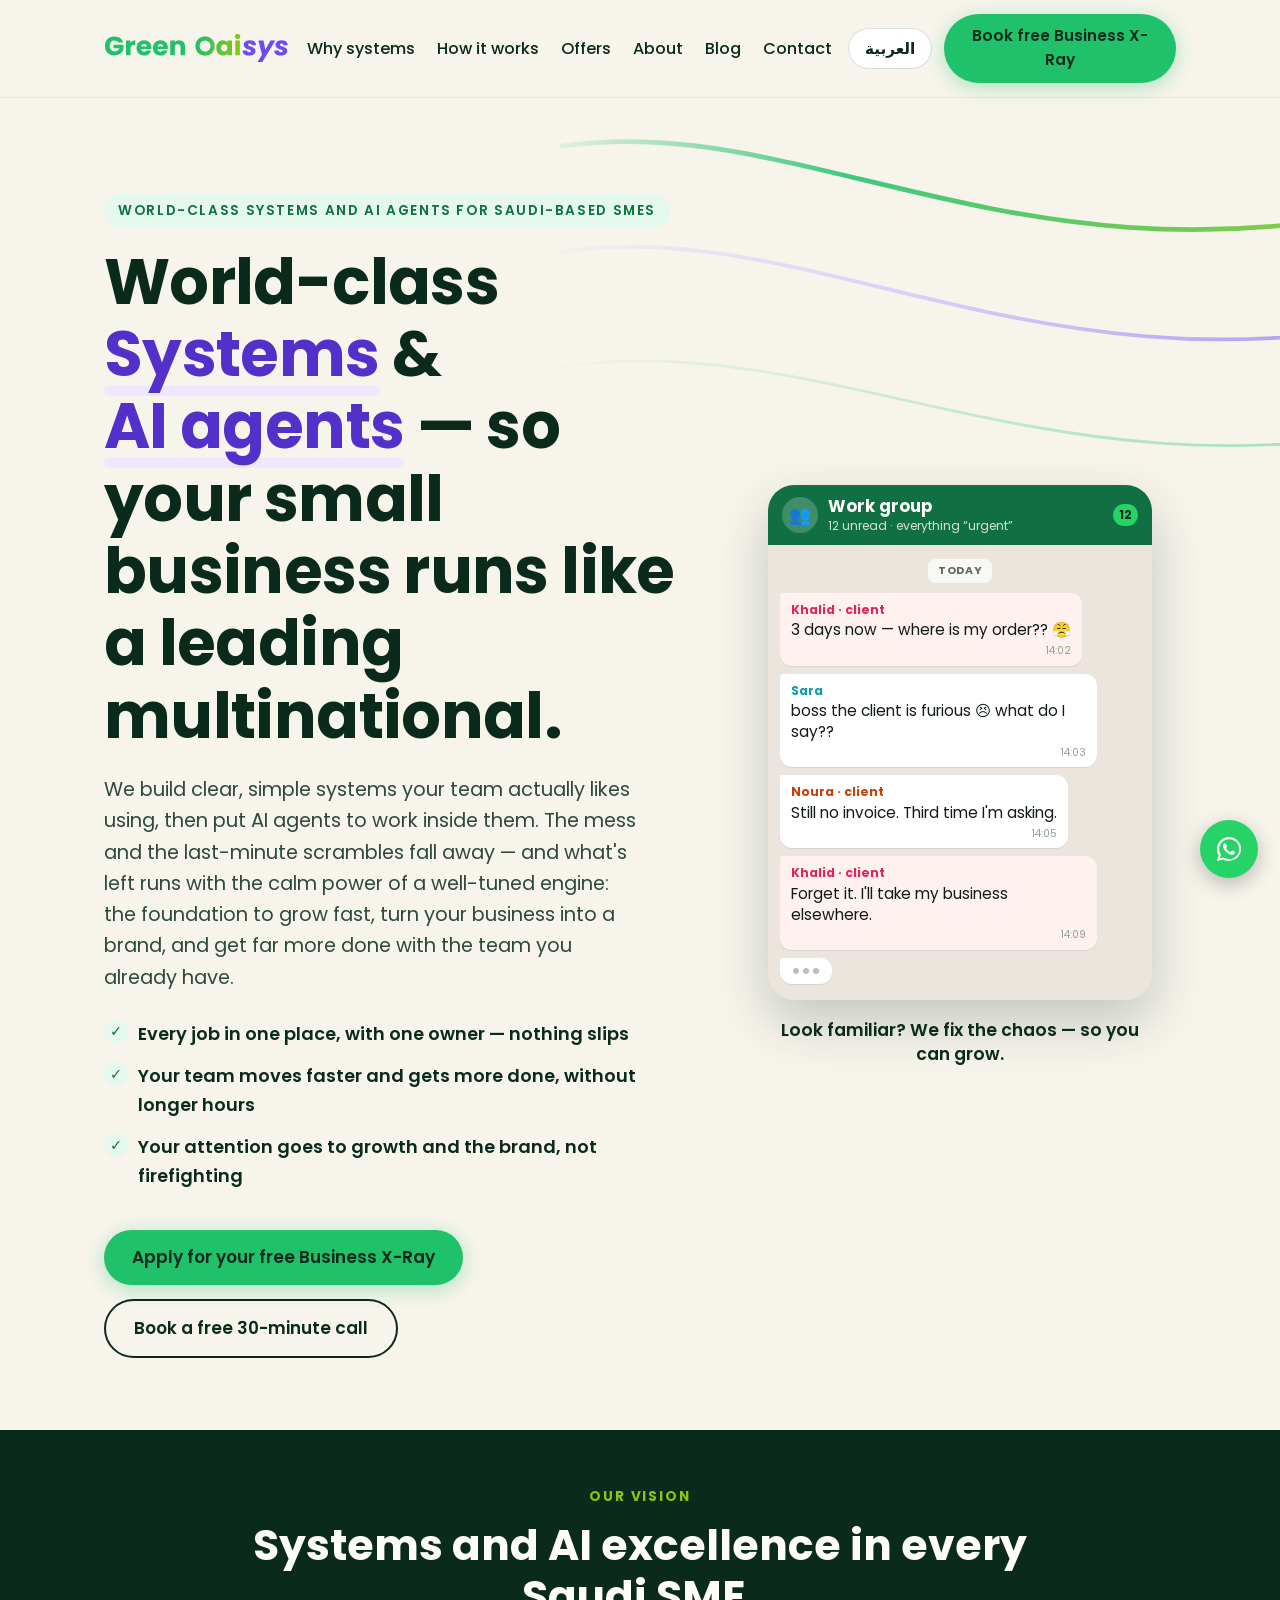
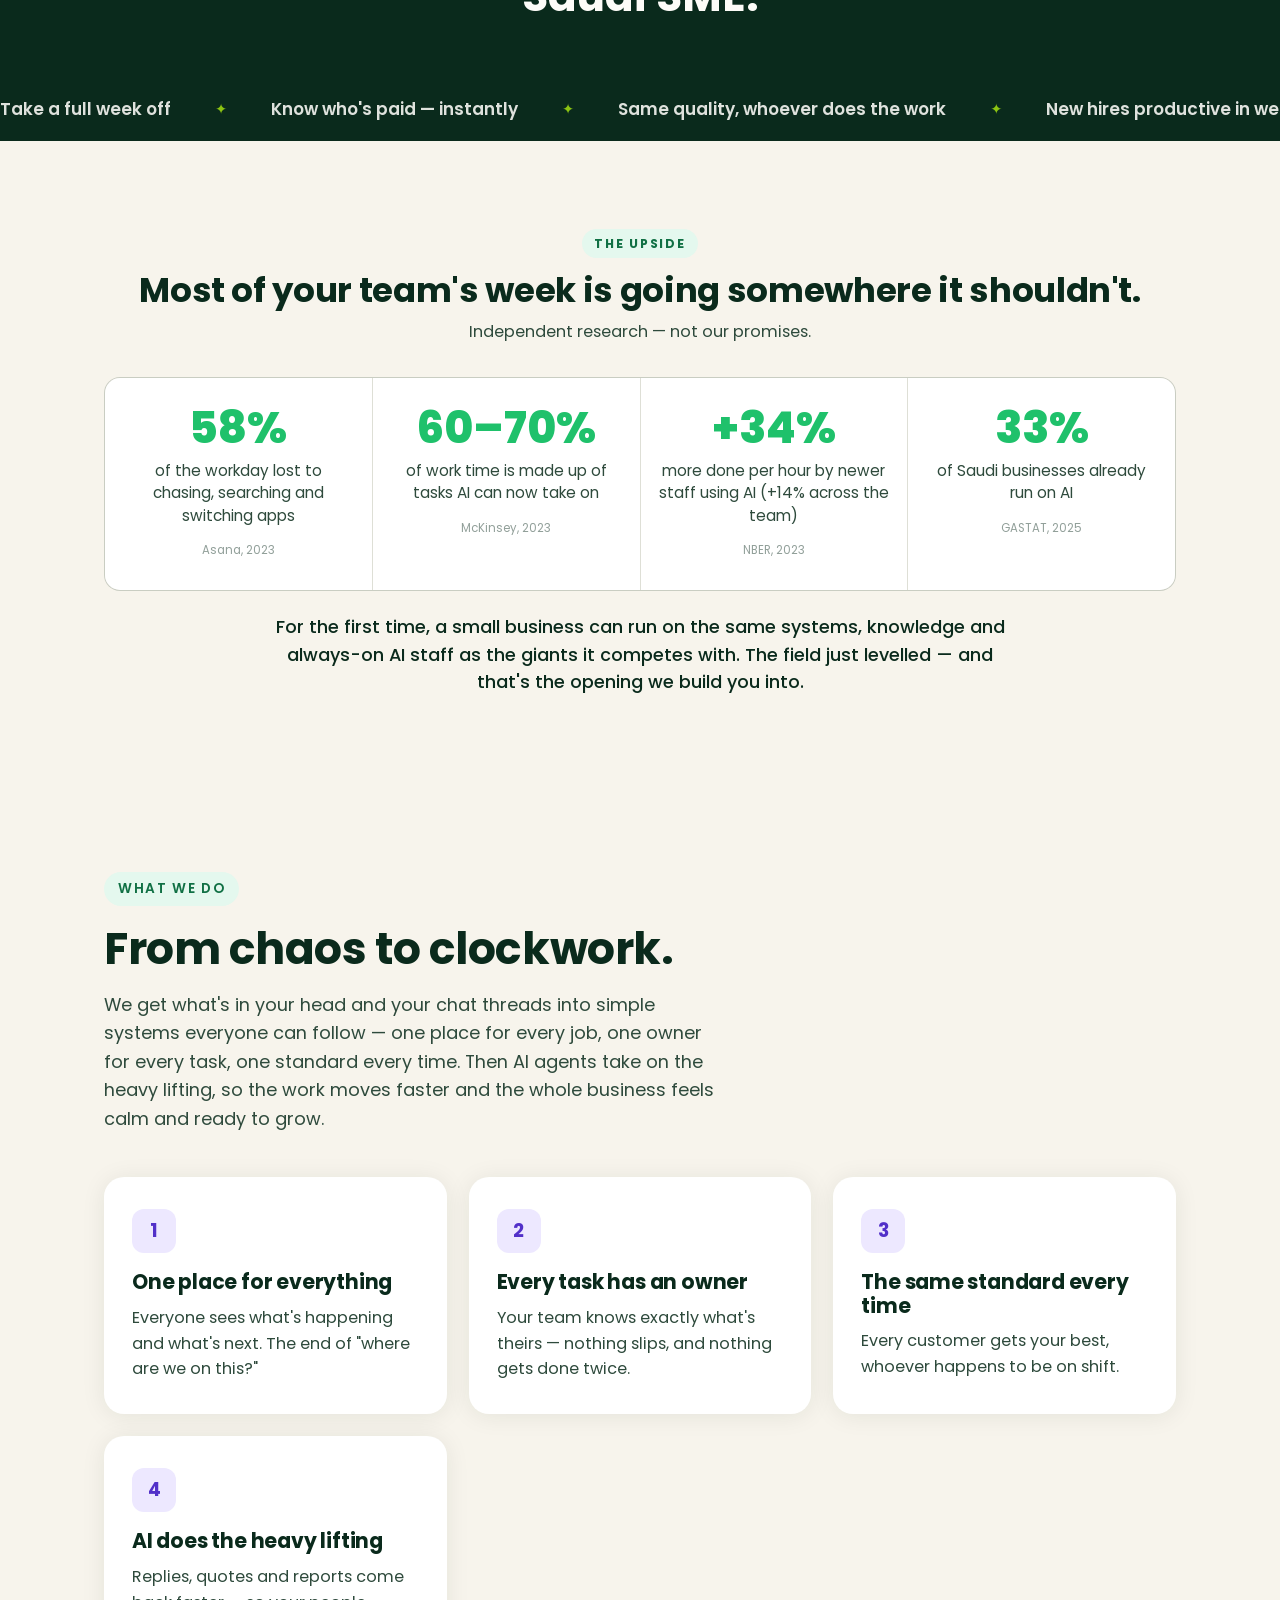
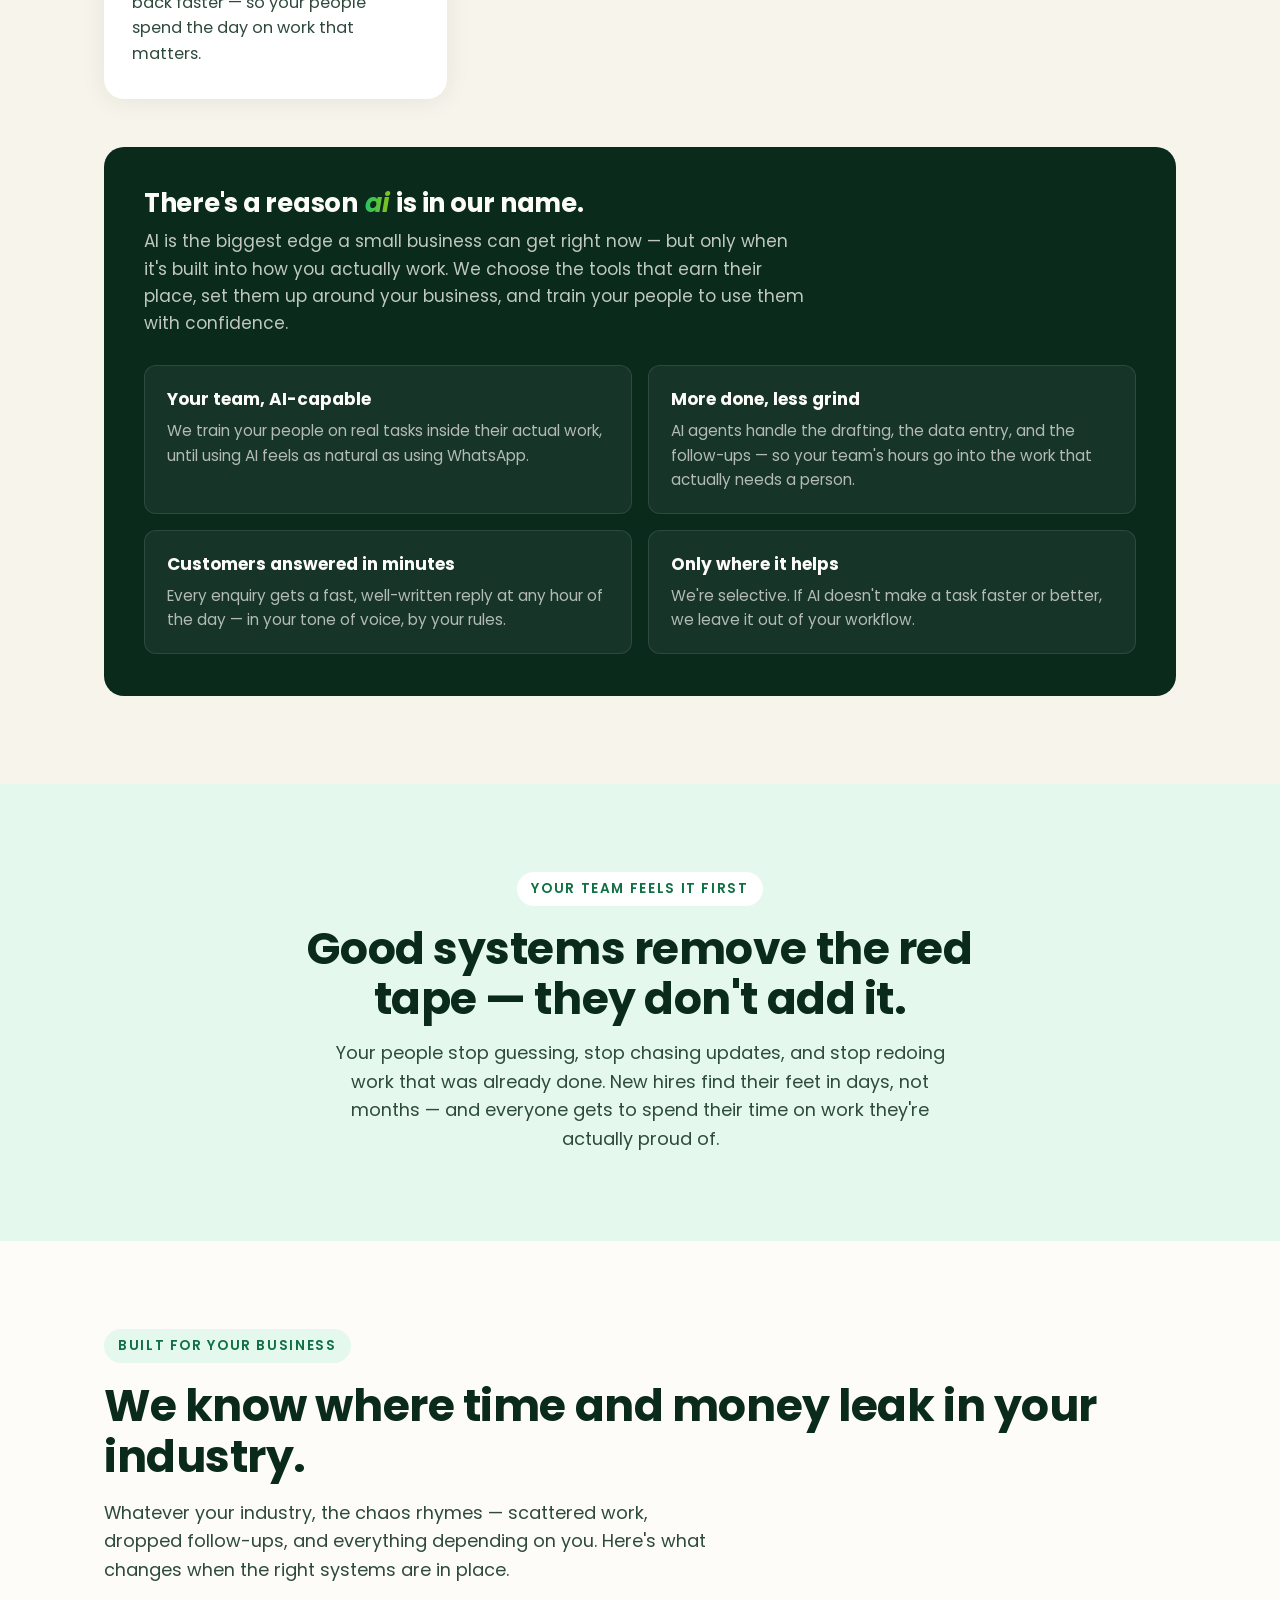
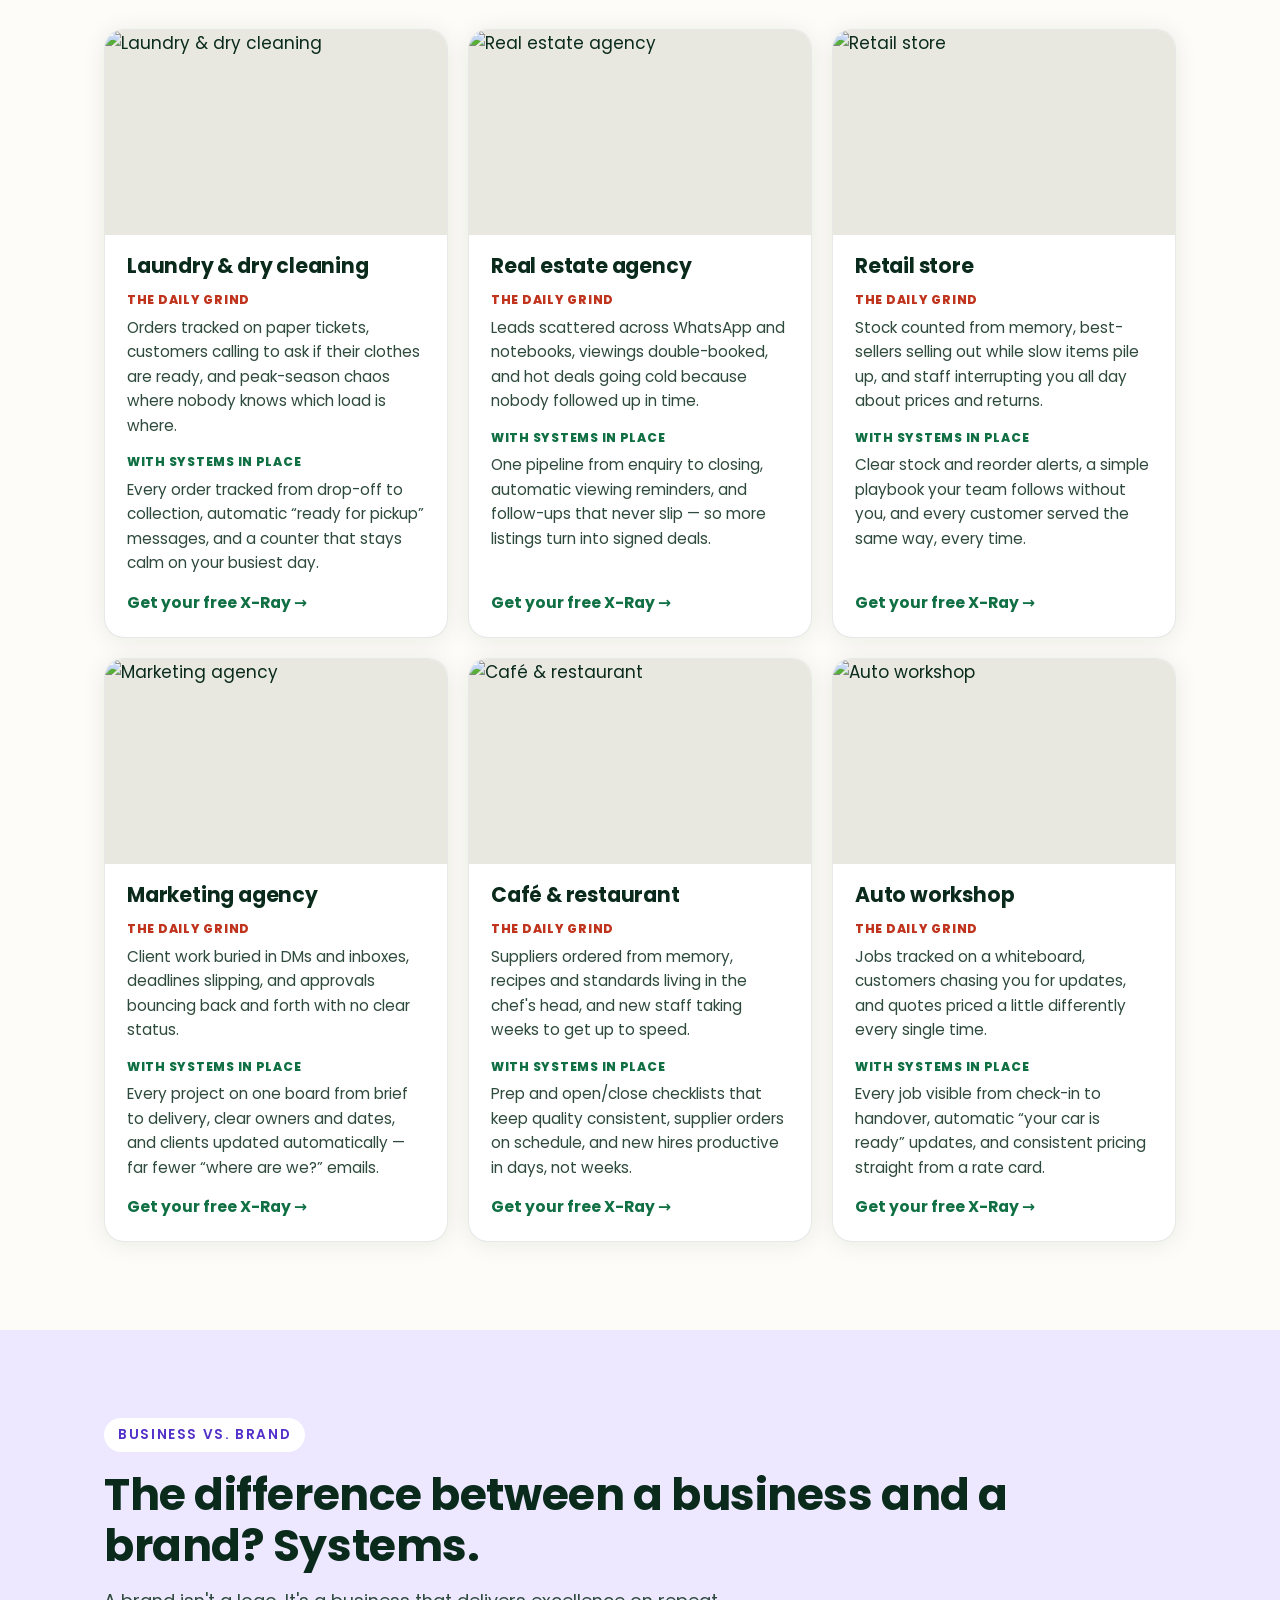
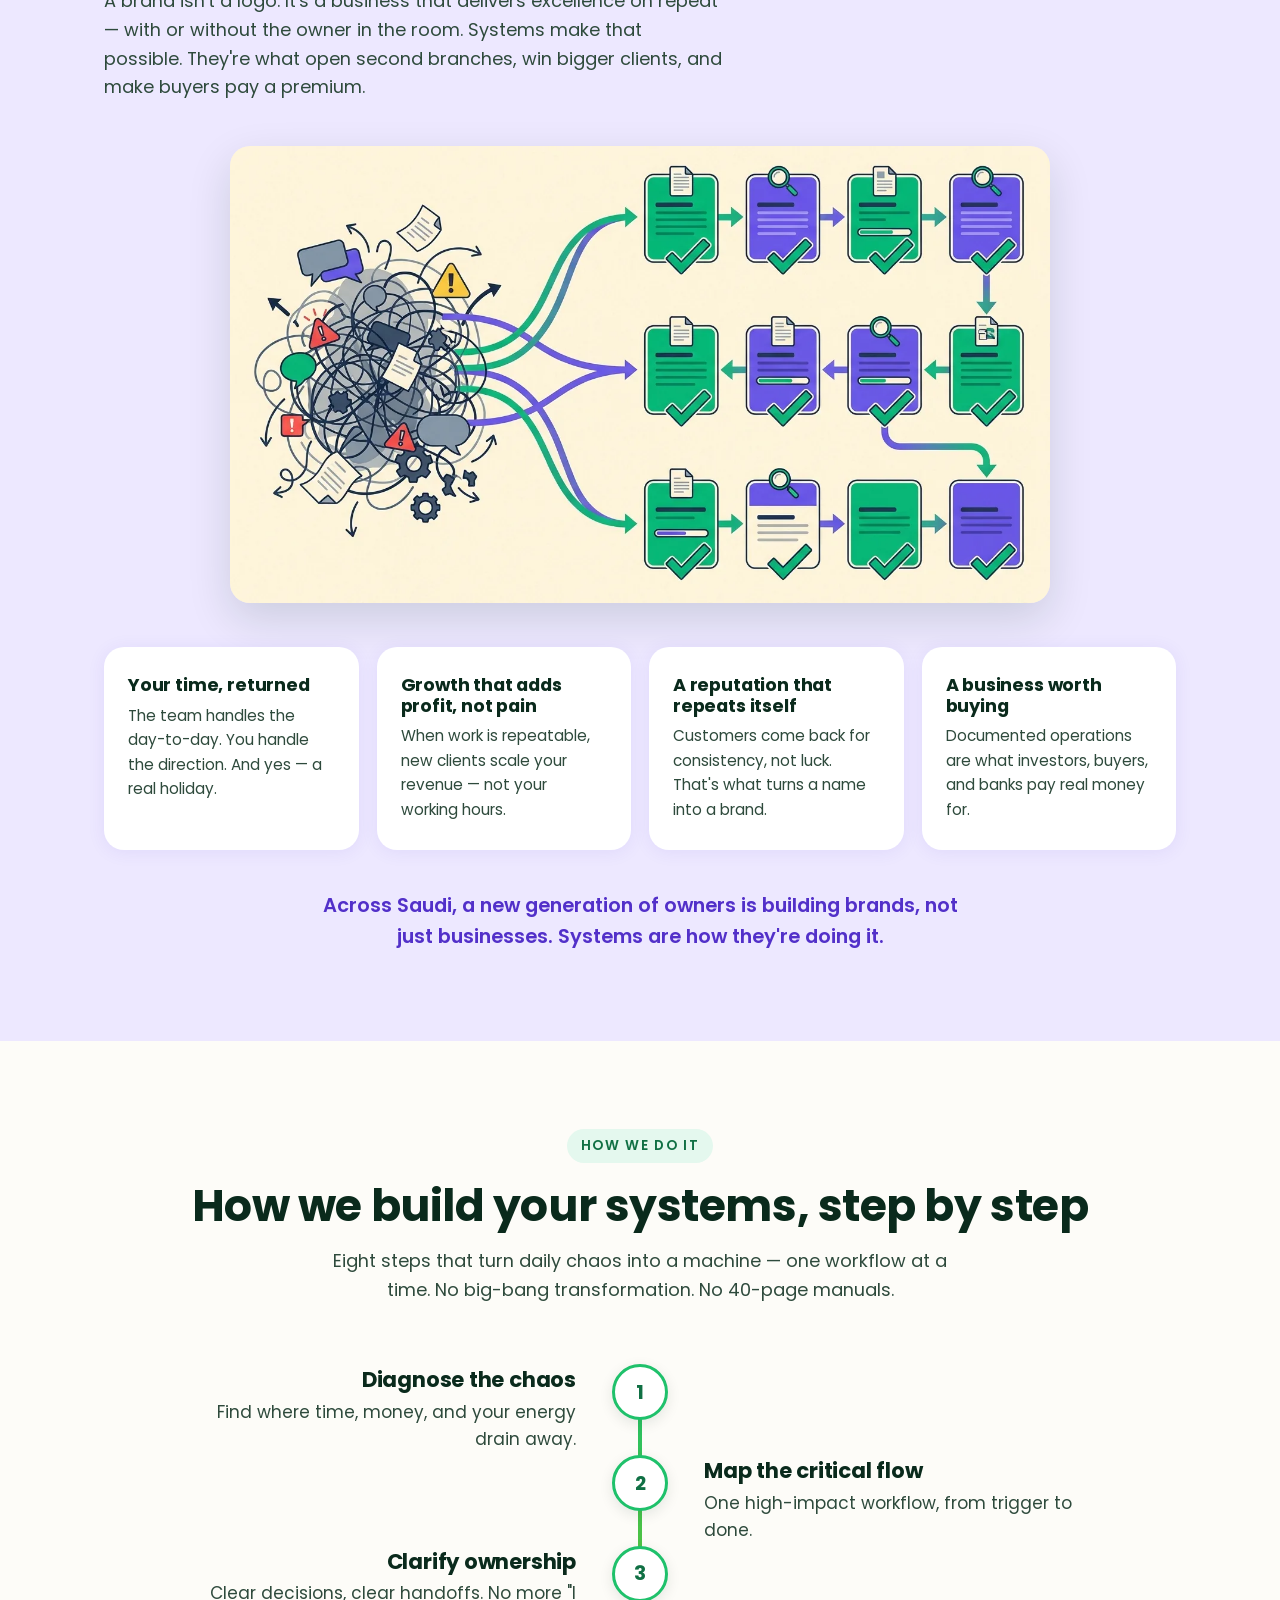
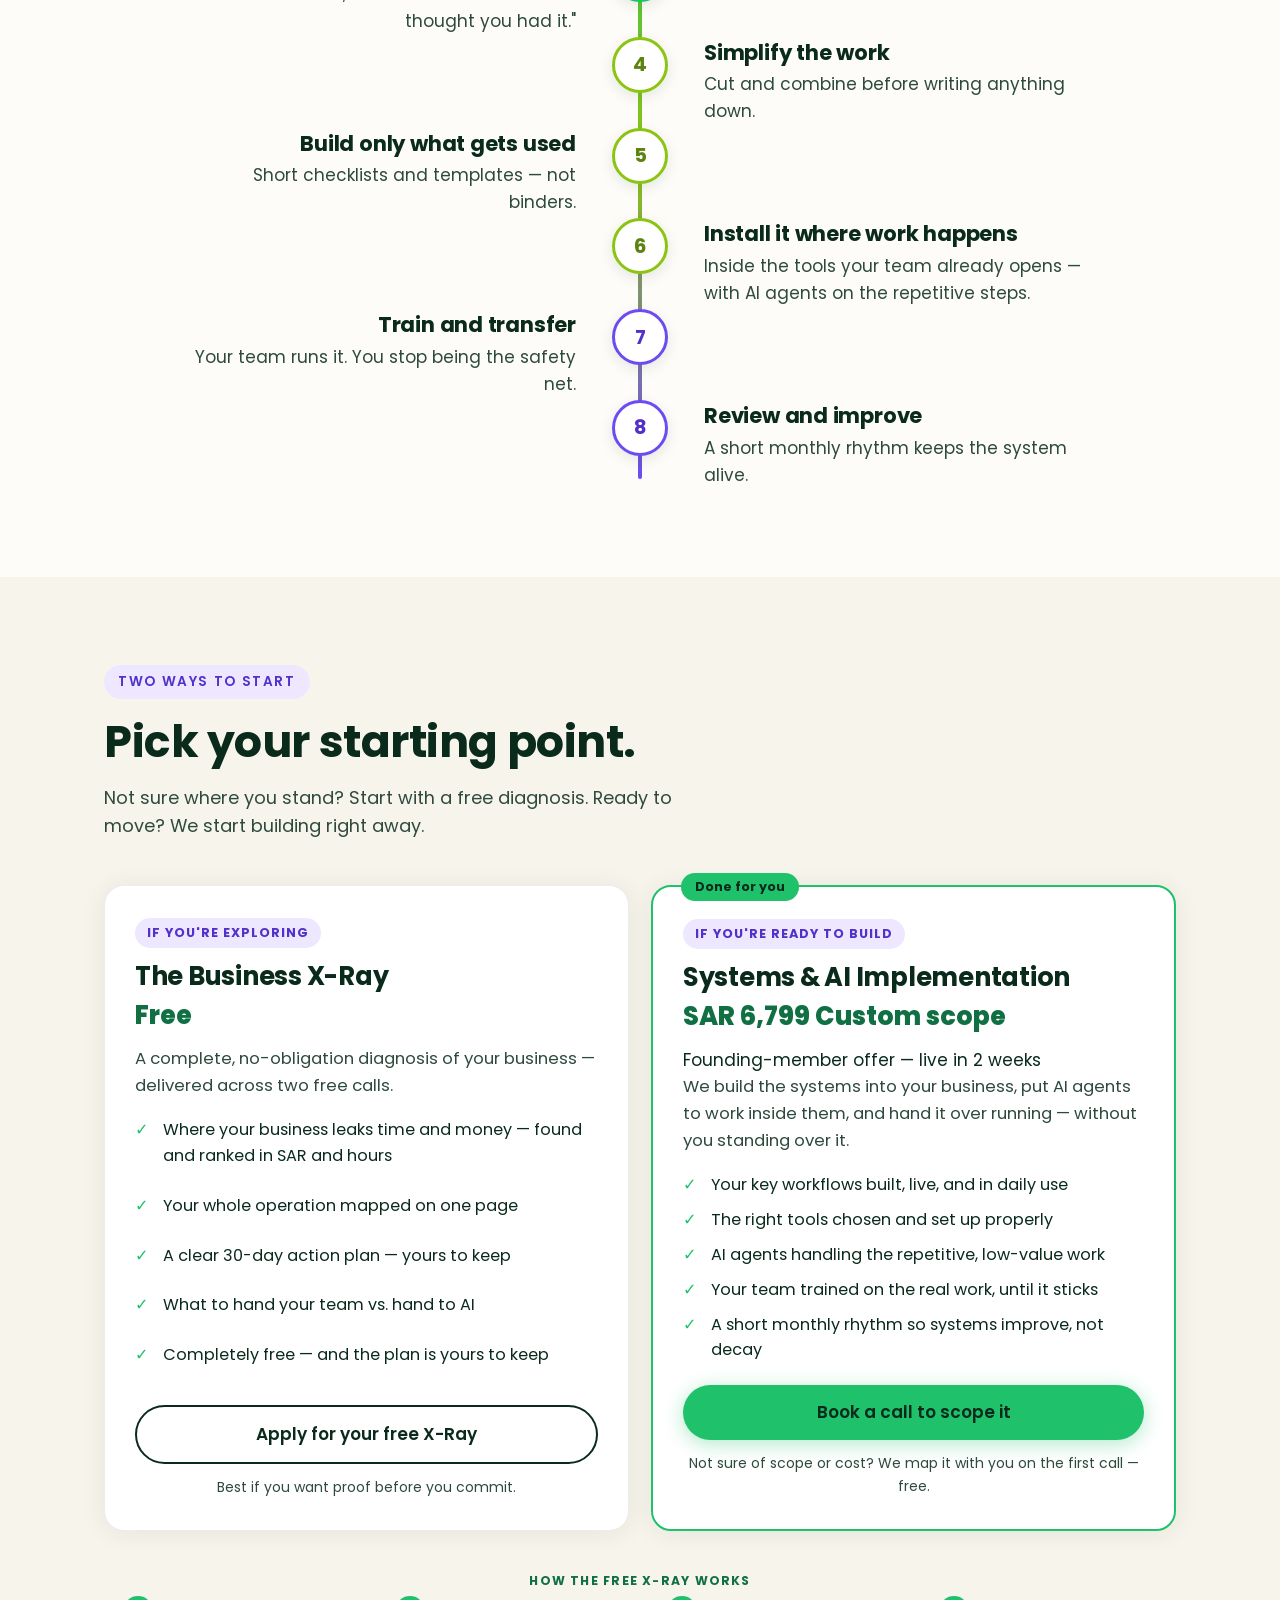
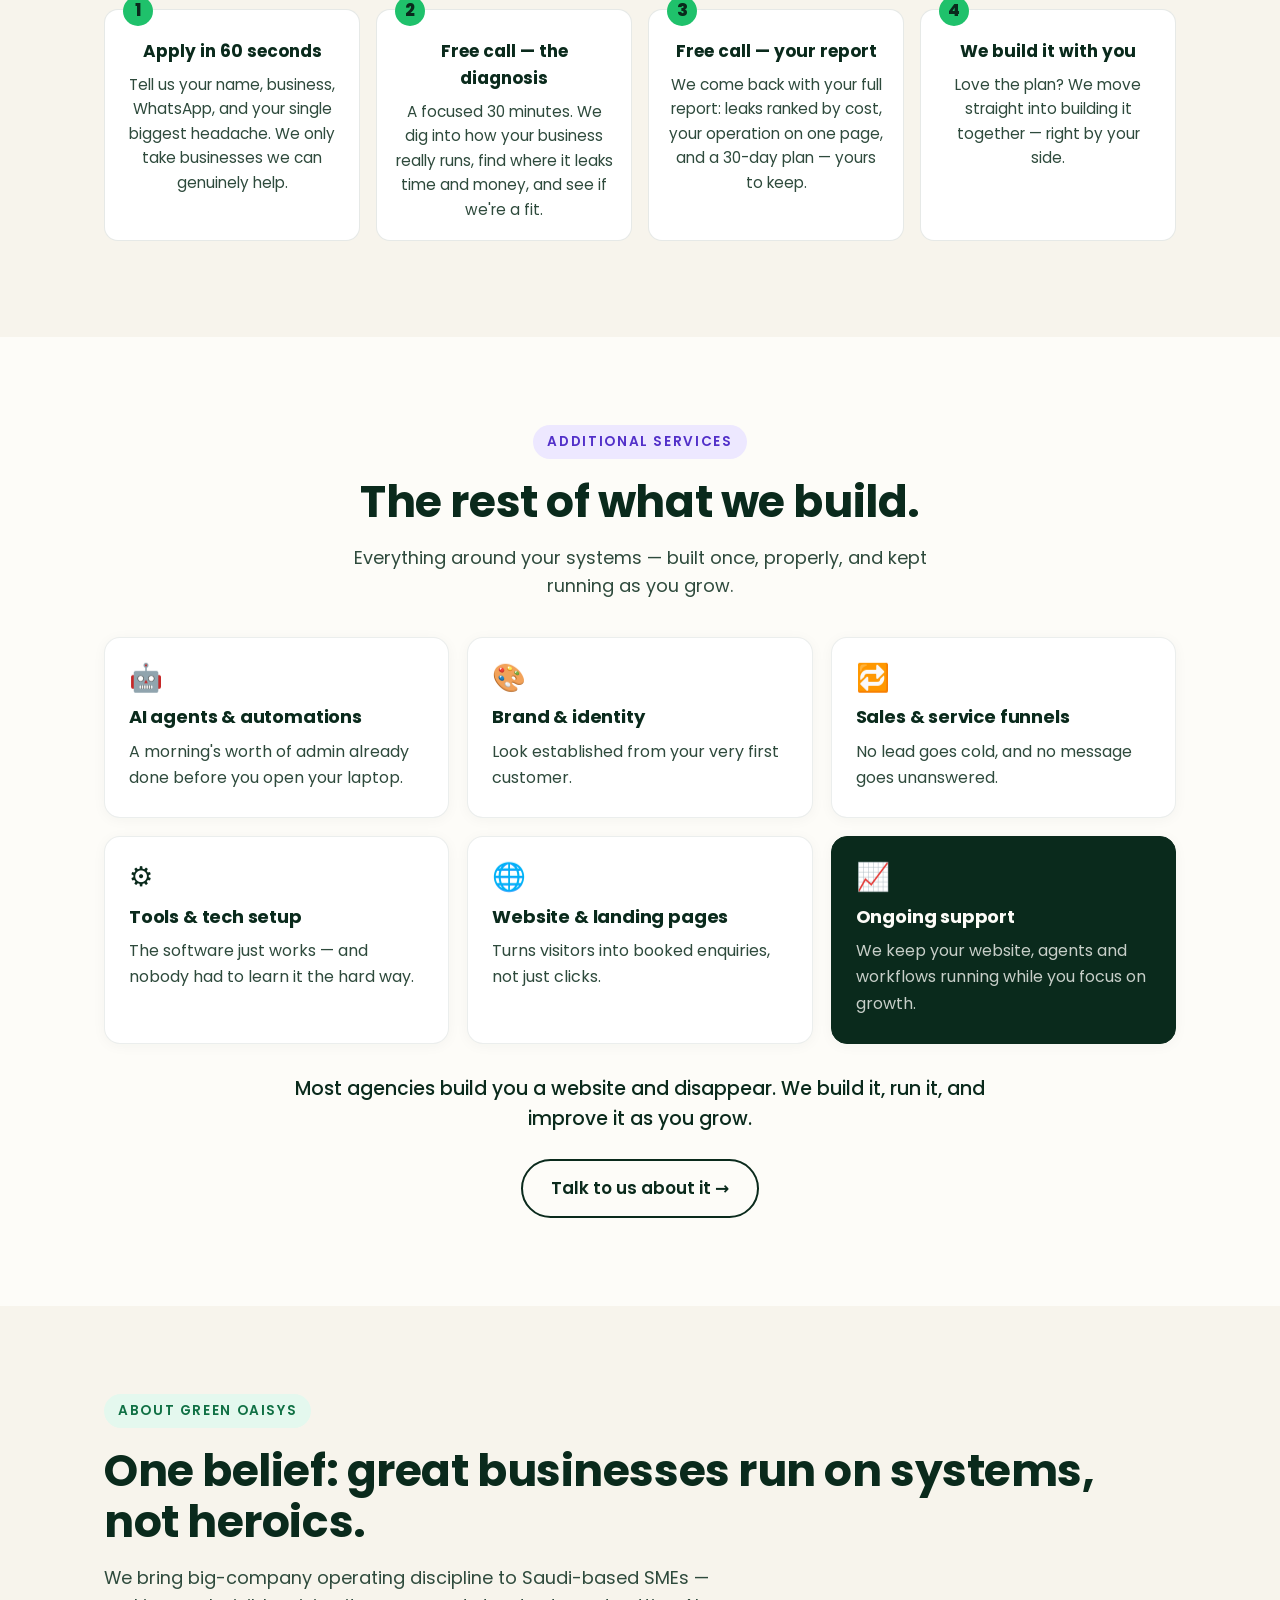
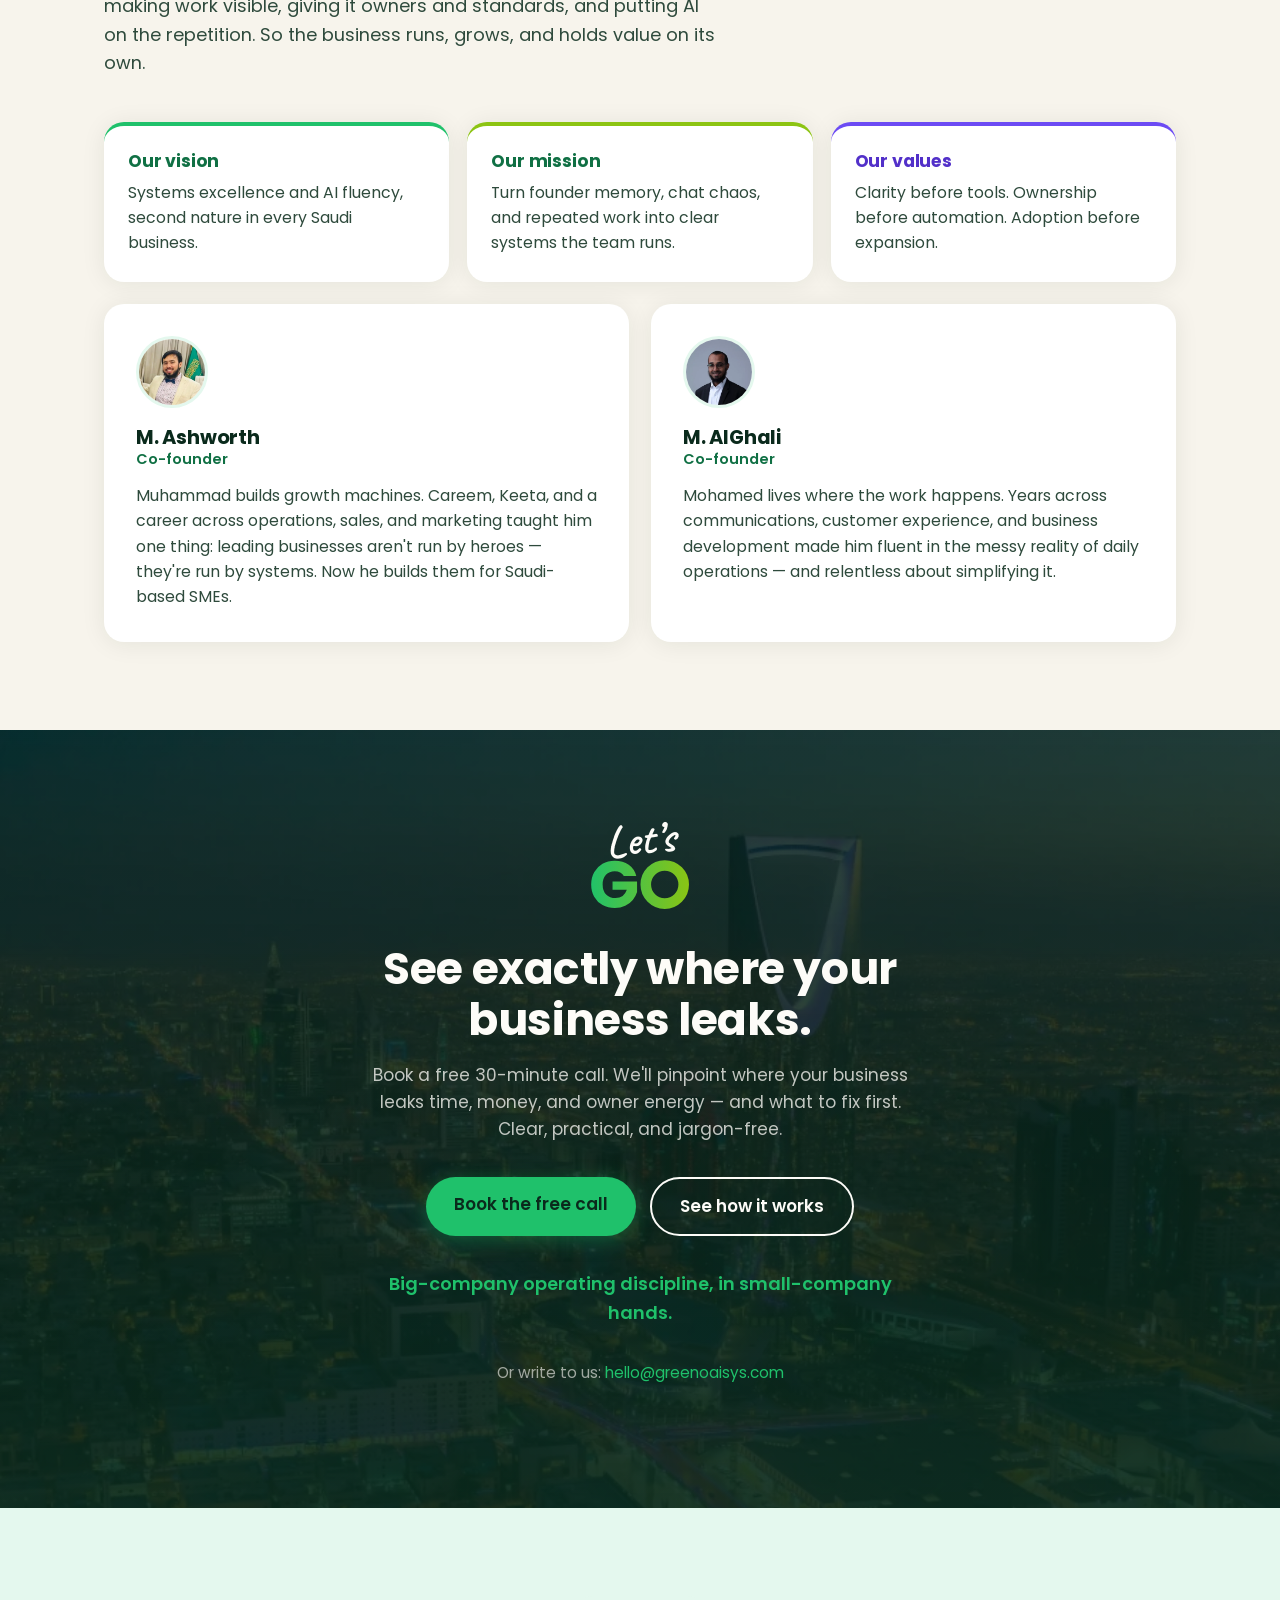
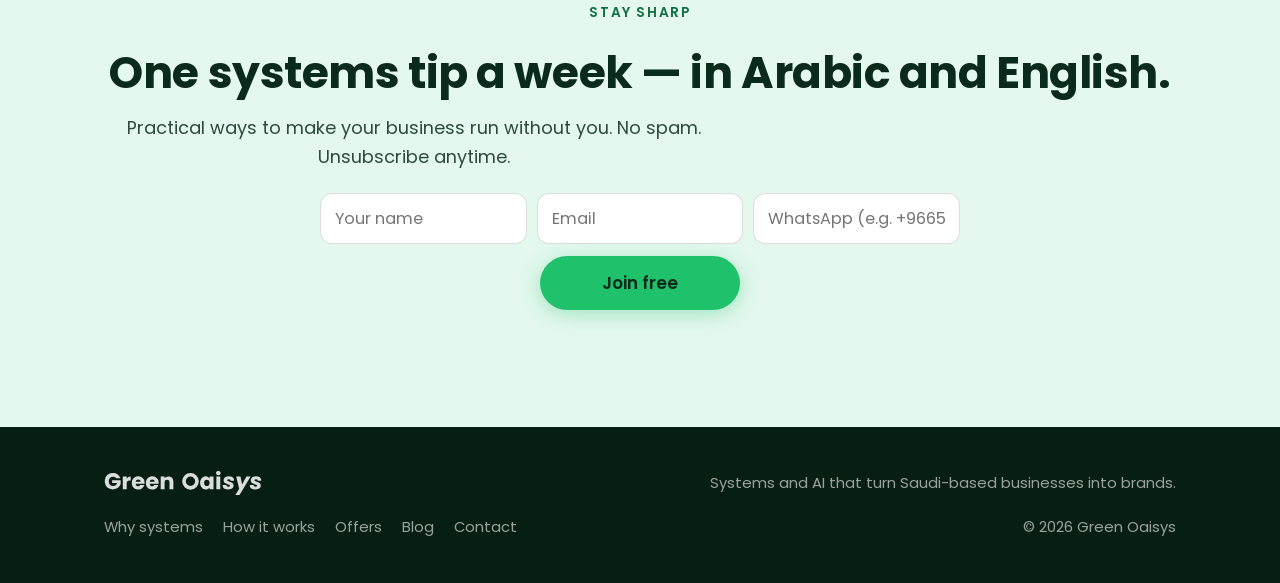
==== index.html @ fc81c997 "Add files via upload" ====
<!DOCTYPE html>
<html lang="en" dir="ltr">
<head>
  <meta charset="UTF-8">
  <meta name="viewport" content="width=device-width, initial-scale=1.0">
  <title>Green Oaisys — Systems and AI agents for Saudi-based SMEs</title>
  <meta name="description" content="Green Oaisys builds simple systems and AI agents for Saudi-based SMEs — so work runs on rails, your team does more in less time, and the business is calm enough to grow.">
  <link rel="icon" type="image/svg+xml" href="assets/favicon.svg?v=5">
  <link rel="icon" type="image/png" sizes="32x32" href="assets/favicon-32.png?v=5">
  <link rel="icon" type="image/png" sizes="48x48" href="assets/favicon-48.png?v=5">
  <link rel="apple-touch-icon" sizes="180x180" href="assets/apple-touch-icon.png?v=5">
  <link rel="preconnect" href="https://fonts.googleapis.com">
  <link rel="preconnect" href="https://fonts.gstatic.com" crossorigin>
  <link href="https://fonts.googleapis.com/css2?family=Poppins:wght@400;500;600;700&family=IBM+Plex+Sans+Arabic:wght@400;500;700&family=Caveat:wght@600&display=swap" rel="stylesheet">
  <link rel="stylesheet" href="css/style.css?v=19">
  <!-- Calendly popup widget -->
  <link href="https://assets.calendly.com/assets/external/widget.css" rel="stylesheet">
  <script src="https://assets.calendly.com/assets/external/widget.js" type="text/javascript" async></script>
</head>
<body dir="ltr">

  <!-- ================= Header ================= -->
  <header class="site-header">
    <div class="container header-inner">
      <a href="#top" class="logo-link" aria-label="Green Oaisys — home">
        <img src="assets/green-oaisys-wordmark.svg" alt="Green Oaisys" width="187" height="28">
      </a>
      <nav class="main-nav" aria-label="Main navigation">
        <a href="#brand" data-i18n="nav_brand">Why systems</a>
        <a href="#method" data-i18n="nav_method">The method</a>
        <a href="#offers" data-i18n="nav_offers">Offers</a>
        <a href="#founders" data-i18n="nav_about">About</a>
        <a href="blog.html" data-i18n="nav_blog">Blog</a>
        <a href="contact.html" data-i18n="nav_contact">Contact</a>
      </nav>
      <div class="header-actions">
        <button class="lang-toggle" id="langToggle" aria-label="Switch language">العربية</button>
        <a href="#offers" class="btn btn-primary btn-header" data-i18n="nav_cta">Book free Business X-Ray</a>
      </div>
    </div>
  </header>

  <main id="top">

    <!-- ================= Hero ================= -->
    <section class="hero">
      <svg class="hero-lines" viewBox="0 0 900 620" xmlns="http://www.w3.org/2000/svg" aria-hidden="true">
        <defs>
          <linearGradient id="flow1" x1="0" y1="0" x2="1" y2="0">
            <stop offset="0" stop-color="#1FC16B" stop-opacity="0"/>
            <stop offset="0.35" stop-color="#1FC16B"/>
            <stop offset="1" stop-color="#8CC412"/>
          </linearGradient>
          <linearGradient id="flow2" x1="0" y1="0" x2="1" y2="0">
            <stop offset="0" stop-color="#C9B8FF" stop-opacity="0"/>
            <stop offset="0.4" stop-color="#C9B8FF"/>
            <stop offset="1" stop-color="#6C4BF4"/>
          </linearGradient>
          <linearGradient id="flow3" x1="0" y1="0" x2="1" y2="0">
            <stop offset="0" stop-color="#1FC16B" stop-opacity="0"/>
            <stop offset="0.5" stop-color="#1FC16B" stop-opacity="0.55"/>
            <stop offset="1" stop-color="#1FC16B"/>
          </linearGradient>
        </defs>
        <path d="M -40 90 C 240 20, 480 260, 940 130" stroke="url(#flow1)" stroke-width="5" opacity="0.85"/>
        <path d="M -40 200 C 250 130, 500 370, 950 250" stroke="url(#flow2)" stroke-width="4" opacity="0.6"/>
        <path d="M -40 320 C 270 250, 520 480, 960 360" stroke="url(#flow3)" stroke-width="3" opacity="0.45"/>
      </svg>
      <div class="container hero-inner">
        <div class="hero-copy">
          <span class="kicker" data-i18n="hero_kicker">World-class systems and AI agents for Saudi-based SMEs</span>
          <h1 data-i18n-html="hero_h1">World-class <span class="accent">Systems</span> &amp; <span class="accent">AI agents</span> — so your small business runs like a leading multinational.</h1>
          <p class="hero-sub" data-i18n="hero_sub">We build clear, simple systems your team actually likes using, then put AI agents to work inside them. The mess and the last-minute scrambles fall away — and what's left runs with the calm power of a well-tuned engine: the foundation to grow fast, turn your business into a brand, and get far more done with the team you already have.</p>
          <ul class="hero-benefits">
            <li data-i18n="hero_b1">Every job in one place, with one owner — nothing slips</li>
            <li data-i18n="hero_b2">Your team moves faster and gets more done, without longer hours</li>
            <li data-i18n="hero_b3">Your attention goes to growth and the brand, not firefighting</li>
          </ul>
          <div class="hero-ctas">
            <a href="#offers" class="btn btn-primary" data-i18n="hero_cta1">Apply for your free Business X-Ray</a>
            <a href="https://calendly.com/greenoaisys/30min" class="btn btn-secondary calendly-open" data-i18n="hero_cta2">Book a free 30-minute call</a>
          </div>
        </div>
        <div class="hero-visual" aria-hidden="true">
          <div class="wa-mock">
            <div class="wa-head">
              <span class="wa-avatar" aria-hidden="true">👥</span>
              <div class="wa-meta">
                <strong data-i18n="wa_title">Work group</strong>
                <span data-i18n="wa_status">12 unread · everything “urgent”</span>
              </div>
              <span class="wa-badge">12</span>
            </div>
            <div class="wa-body">
              <span class="wa-day" data-i18n="wa_day">Today</span>
              <div class="wa-msg urgent">
                <span class="wa-name n1" data-i18n="wa1_n">Khalid · client</span>
                <p data-i18n="wa1">3 days now — where is my order?? 😤</p>
                <span class="wa-time">14:02</span>
              </div>
              <div class="wa-msg">
                <span class="wa-name n2" data-i18n="wa2_n">Sara</span>
                <p data-i18n="wa2">boss the client is furious 😣 what do I say??</p>
                <span class="wa-time">14:03</span>
              </div>
              <div class="wa-msg">
                <span class="wa-name n3" data-i18n="wa3_n">Noura · client</span>
                <p data-i18n="wa3">Still no invoice. Third time I'm asking.</p>
                <span class="wa-time">14:05</span>
              </div>
              <div class="wa-msg urgent">
                <span class="wa-name n1" data-i18n="wa4_n">Khalid · client</span>
                <p data-i18n="wa4">Forget it. I'll take my business elsewhere.</p>
                <span class="wa-time">14:09</span>
              </div>
              <div class="wa-typing" aria-hidden="true"><span></span><span></span><span></span></div>
            </div>
          </div>
          <p class="wa-caption" data-i18n="wa_caption">Look familiar? We fix the chaos — so you can grow.</p>
        </div>
      </div>
    </section>

    <!-- ================= Vision band ================= -->
    <section class="vision-band">
      <div class="container">
        <span class="vision-label" data-i18n="vision_label">Our vision</span>
        <p class="vision-text" data-i18n="vision_text">Systems and AI excellence in every Saudi SME.</p>
      </div>
    </section>

    <!-- ================= Marquee ribbon ================= -->
    <div class="marquee" aria-hidden="true">
      <div class="marquee-track" id="marqueeTrack"></div>
    </div>

    <!-- ================= Stats dashboard ================= -->
    <section class="stats-band">
      <div class="container">
        <span class="stats-kicker" data-i18n="stats_kicker">The upside</span>
        <h2 class="stats-h2" data-i18n="stats_h2">Most of your team's week is going somewhere it shouldn't.</h2>
        <p class="stats-sub" data-i18n="stats_sub">Independent research — not our promises.</p>
        <div class="stats-grid">
          <div class="stat"><div class="stat-n">58%</div><p class="stat-p" data-i18n="stat1_p">of the workday lost to chasing, searching and switching apps</p><span class="stat-src">Asana, 2023</span></div>
          <div class="stat"><div class="stat-n">60–70%</div><p class="stat-p" data-i18n="stat2_p">of work time is made up of tasks AI can now take on</p><span class="stat-src">McKinsey, 2023</span></div>
          <div class="stat"><div class="stat-n">+34%</div><p class="stat-p" data-i18n="stat3_p">more done per hour by newer staff using AI (+14% across the team)</p><span class="stat-src">NBER, 2023</span></div>
          <div class="stat"><div class="stat-n">33%</div><p class="stat-p" data-i18n="stat4_p">of Saudi businesses already run on AI</p><span class="stat-src">GASTAT, 2025</span></div>
        </div>
        <p class="stats-foot" data-i18n="stats_foot">For the first time, a small business can run on the same systems, knowledge and always-on AI staff as the giants it competes with. The field just levelled — and that's the opening we build you into.</p>
      </div>
    </section>

    <!-- ================= What we do ================= -->
    <section class="whatwedo" id="whatwedo">
      <div class="container">
        <span class="kicker" data-i18n="wwd_kicker">What we do</span>
        <h2 data-i18n="wwd_h2">From chaos to clockwork.</h2>
        <p class="section-sub" data-i18n="wwd_sub">We get what's in your head and your chat threads into simple systems everyone can follow — one place for every job, one owner for every task, one standard every time. Then AI agents take on the heavy lifting, so the work moves faster and the whole business feels calm and ready to grow.</p>
        <div class="pillars">
          <div class="pillar"><span class="pillar-num">1</span><h3 data-i18n="pillar1_t">One place for everything</h3><p data-i18n="pillar1_p">Everyone sees what's happening and what's next. The end of "where are we on this?"</p></div>
          <div class="pillar"><span class="pillar-num">2</span><h3 data-i18n="pillar2_t">Every task has an owner</h3><p data-i18n="pillar2_p">Your team knows exactly what's theirs — nothing slips, and nothing gets done twice.</p></div>
          <div class="pillar"><span class="pillar-num">3</span><h3 data-i18n="pillar3_t">The same standard every time</h3><p data-i18n="pillar3_p">Every customer gets your best, whoever happens to be on shift.</p></div>
          <div class="pillar"><span class="pillar-num">4</span><h3 data-i18n="pillar4_t">AI does the heavy lifting</h3><p data-i18n="pillar4_p">Replies, quotes and reports come back faster — so your people spend the day on work that matters.</p></div>
        </div>
        <div class="ai-panel">
          <h3 class="ai-title" data-i18n-html="ai_title">There's a reason <em>ai</em> is in our name.</h3>
          <p class="ai-intro" data-i18n="ai_intro">AI is the biggest edge a small business can get right now — but only when it's built into how you actually work. We choose the tools that earn their place, set them up around your business, and train your people to use them with confidence.</p>
          <div class="ai-grid">
            <div class="ai-item"><h4 data-i18n="ai1_t">Your team, AI-capable</h4><p data-i18n="ai1_p">We train your people on real tasks inside their actual work, until using AI feels as natural as using WhatsApp.</p></div>
            <div class="ai-item"><h4 data-i18n="ai2_t">More done, less grind</h4><p data-i18n="ai2_p">AI agents handle the drafting, the data entry, and the follow-ups — so your team's hours go into the work that actually needs a person.</p></div>
            <div class="ai-item"><h4 data-i18n="ai3_t">Customers answered in minutes</h4><p data-i18n="ai3_p">Every enquiry gets a fast, well-written reply at any hour of the day — in your tone of voice, by your rules.</p></div>
            <div class="ai-item"><h4 data-i18n="ai4_t">Only where it helps</h4><p data-i18n="ai4_p">We're selective. If AI doesn't make a task faster or better, we leave it out of your workflow.</p></div>
          </div>
        </div>
      </div>
    </section>


    <!-- ================= Your team ================= -->
    <section class="team">
      <div class="container">
        <span class="kicker" data-i18n="team_kicker">Your team feels it first</span>
        <h2 data-i18n="team_h2">Good systems remove the red tape — they don't add it.</h2>
        <p class="section-sub" data-i18n="team_p">Your people stop guessing, stop chasing updates, and stop redoing work that was already done. New hires find their feet in days, not months — and everyone gets to spend their time on work they're actually proud of.</p>
      </div>
    </section>

    <!-- ================= Proof / case studies ================= -->
    <section class="proof" id="proof">
      <div class="container">
        <span class="kicker" data-i18n="proof_kicker">Built for your business</span>
        <h2 data-i18n="proof_h2">We know where time and money leak in your industry.</h2>
        <p class="section-sub" data-i18n="proof_sub">Whatever your industry, the chaos rhymes — scattered work, dropped follow-ups, and everything depending on you. Here's what changes when the right systems are in place.</p>
        <div class="case-grid">
          <article class="case">
            <div class="case-img"><img src="https://images.unsplash.com/photo-1604335398980-ededcadcc37d?auto=format&fit=crop&w=800&h=520&q=70" alt="Laundry & dry cleaning" loading="lazy" width="800" height="520"></div>
            <div class="case-body">
              <h3 data-i18n="ind1_name">Laundry & dry cleaning</h3>
              <span class="case-k pain" data-i18n="proof_pain">The daily grind</span>
              <p class="case-p" data-i18n="ind1_pain">Orders tracked on paper tickets, customers calling to ask if their clothes are ready, and peak-season chaos where nobody knows which load is where.</p>
              <span class="case-k fix" data-i18n="proof_fix">With systems in place</span>
              <p class="case-p" data-i18n="ind1_fix">Every order tracked from drop-off to collection, automatic “ready for pickup” messages, and a counter that stays calm on your busiest day.</p>
              <a href="https://calendly.com/greenoaisys/30min" class="case-cta calendly-open" data-i18n="proof_cta">Get your free X-Ray →</a>
            </div>
          </article>
          <article class="case">
            <div class="case-img"><img src="https://images.unsplash.com/photo-1497366811353-6870744d04b2?auto=format&fit=crop&w=800&h=520&q=70" alt="Real estate agency" loading="lazy" width="800" height="520"></div>
            <div class="case-body">
              <h3 data-i18n="ind2_name">Real estate agency</h3>
              <span class="case-k pain" data-i18n="proof_pain">The daily grind</span>
              <p class="case-p" data-i18n="ind2_pain">Leads scattered across WhatsApp and notebooks, viewings double-booked, and hot deals going cold because nobody followed up in time.</p>
              <span class="case-k fix" data-i18n="proof_fix">With systems in place</span>
              <p class="case-p" data-i18n="ind2_fix">One pipeline from enquiry to closing, automatic viewing reminders, and follow-ups that never slip — so more listings turn into signed deals.</p>
              <a href="https://calendly.com/greenoaisys/30min" class="case-cta calendly-open" data-i18n="proof_cta">Get your free X-Ray →</a>
            </div>
          </article>
          <article class="case">
            <div class="case-img"><img src="https://images.unsplash.com/photo-1441984904996-e0b6ba687e04?auto=format&fit=crop&w=800&h=520&q=70" alt="Retail store" loading="lazy" width="800" height="520"></div>
            <div class="case-body">
              <h3 data-i18n="ind3_name">Retail store</h3>
              <span class="case-k pain" data-i18n="proof_pain">The daily grind</span>
              <p class="case-p" data-i18n="ind3_pain">Stock counted from memory, best-sellers selling out while slow items pile up, and staff interrupting you all day about prices and returns.</p>
              <span class="case-k fix" data-i18n="proof_fix">With systems in place</span>
              <p class="case-p" data-i18n="ind3_fix">Clear stock and reorder alerts, a simple playbook your team follows without you, and every customer served the same way, every time.</p>
              <a href="https://calendly.com/greenoaisys/30min" class="case-cta calendly-open" data-i18n="proof_cta">Get your free X-Ray →</a>
            </div>
          </article>
          <article class="case">
            <div class="case-img"><img src="https://images.unsplash.com/photo-1594732832278-abd644401426?auto=format&fit=crop&w=800&h=520&q=70" alt="Marketing agency" loading="lazy" width="800" height="520"></div>
            <div class="case-body">
              <h3 data-i18n="ind4_name">Marketing agency</h3>
              <span class="case-k pain" data-i18n="proof_pain">The daily grind</span>
              <p class="case-p" data-i18n="ind4_pain">Client work buried in DMs and inboxes, deadlines slipping, and approvals bouncing back and forth with no clear status.</p>
              <span class="case-k fix" data-i18n="proof_fix">With systems in place</span>
              <p class="case-p" data-i18n="ind4_fix">Every project on one board from brief to delivery, clear owners and dates, and clients updated automatically — far fewer “where are we?” emails.</p>
              <a href="https://calendly.com/greenoaisys/30min" class="case-cta calendly-open" data-i18n="proof_cta">Get your free X-Ray →</a>
            </div>
          </article>
          <article class="case">
            <div class="case-img"><img src="https://images.unsplash.com/photo-1516197227520-4d1c419f6ec6?auto=format&fit=crop&w=800&h=520&q=70" alt="Café & restaurant" loading="lazy" width="800" height="520"></div>
            <div class="case-body">
              <h3 data-i18n="ind5_name">Café & restaurant</h3>
              <span class="case-k pain" data-i18n="proof_pain">The daily grind</span>
              <p class="case-p" data-i18n="ind5_pain">Suppliers ordered from memory, recipes and standards living in the chef's head, and new staff taking weeks to get up to speed.</p>
              <span class="case-k fix" data-i18n="proof_fix">With systems in place</span>
              <p class="case-p" data-i18n="ind5_fix">Prep and open/close checklists that keep quality consistent, supplier orders on schedule, and new hires productive in days, not weeks.</p>
              <a href="https://calendly.com/greenoaisys/30min" class="case-cta calendly-open" data-i18n="proof_cta">Get your free X-Ray →</a>
            </div>
          </article>
          <article class="case">
            <div class="case-img"><img src="https://images.unsplash.com/photo-1618312980096-873bd19759a0?auto=format&fit=crop&w=800&h=520&q=70" alt="Auto workshop" loading="lazy" width="800" height="520"></div>
            <div class="case-body">
              <h3 data-i18n="ind6_name">Auto workshop</h3>
              <span class="case-k pain" data-i18n="proof_pain">The daily grind</span>
              <p class="case-p" data-i18n="ind6_pain">Jobs tracked on a whiteboard, customers chasing you for updates, and quotes priced a little differently every single time.</p>
              <span class="case-k fix" data-i18n="proof_fix">With systems in place</span>
              <p class="case-p" data-i18n="ind6_fix">Every job visible from check-in to handover, automatic “your car is ready” updates, and consistent pricing straight from a rate card.</p>
              <a href="https://calendly.com/greenoaisys/30min" class="case-cta calendly-open" data-i18n="proof_cta">Get your free X-Ray →</a>
            </div>
          </article>
        </div>
      </div>
    </section>

    <!-- ================= Business vs. brand ================= -->
    <section class="value" id="brand">
      <div class="container">
        <span class="kicker" data-i18n="brand_kicker">Business vs. brand</span>
        <h2 data-i18n="brand_h2">The difference between a business and a brand? Systems.</h2>
        <p class="section-sub" data-i18n="brand_sub">A brand isn't a logo. It's a business that delivers excellence on repeat — with or without the owner in the room. Systems make that possible. They're what open second branches, win bigger clients, and make buyers pay a premium.</p>

        <!-- chaos → order visual -->
        <div class="brand-photo-wrap">
          <img class="brand-photo" src="assets/hf_20260708_150850_caef746a-1f48-4d58-b702-e0ef4dfb368e.webp" alt="Business chaos transforming into organized systems" loading="lazy">
        </div>

        <div class="value-grid">
          <div class="value-card"><h3 data-i18n="value1_t">Your time, returned</h3><p data-i18n="value1_p">The team handles the day-to-day. You handle the direction. And yes — a real holiday.</p></div>
          <div class="value-card"><h3 data-i18n="value2_t">Growth that adds profit, not pain</h3><p data-i18n="value2_p">When work is repeatable, new clients scale your revenue — not your working hours.</p></div>
          <div class="value-card"><h3 data-i18n="value3_t">A reputation that repeats itself</h3><p data-i18n="value3_p">Customers come back for consistency, not luck. That's what turns a name into a brand.</p></div>
          <div class="value-card"><h3 data-i18n="value4_t">A business worth buying</h3><p data-i18n="value4_p">Documented operations are what investors, buyers, and banks pay real money for.</p></div>
        </div>
        <p class="saudi-line" data-i18n="saudi_line">Across Saudi, a new generation of owners is building brands, not just businesses. Systems are how they're doing it.</p>
      </div>
    </section>

    <!-- ================= Method ================= -->
    <section class="method" id="method">
      <div class="container">
        <span class="kicker" data-i18n="method_kicker">How we do it</span>
        <h2 data-i18n="method_h2">How we build your systems, step by step</h2>
        <p class="section-sub" data-i18n="method_sub">Eight steps that turn daily chaos into a machine — one workflow at a time. No big-bang transformation. No 40-page manuals.</p>
        <div class="flow">
          <div class="flow-step"><span class="num">1</span><h3 data-i18n="step1_t">Diagnose the chaos</h3><p data-i18n="step1_p">Find where time, money, and your energy drain away.</p></div>
          <div class="flow-step"><span class="num">2</span><h3 data-i18n="step2_t">Map the critical flow</h3><p data-i18n="step2_p">One high-impact workflow, from trigger to done.</p></div>
          <div class="flow-step"><span class="num">3</span><h3 data-i18n="step3_t">Clarify ownership</h3><p data-i18n="step3_p">Clear decisions, clear handoffs. No more "I thought you had it."</p></div>
          <div class="flow-step"><span class="num">4</span><h3 data-i18n="step4_t">Simplify the work</h3><p data-i18n="step4_p">Cut and combine before writing anything down.</p></div>
          <div class="flow-step"><span class="num">5</span><h3 data-i18n="step5_t">Build only what gets used</h3><p data-i18n="step5_p">Short checklists and templates — not binders.</p></div>
          <div class="flow-step"><span class="num">6</span><h3 data-i18n="step6_t">Install it where work happens</h3><p data-i18n="step6_p">Inside the tools your team already opens — with AI agents on the repetitive steps.</p></div>
          <div class="flow-step"><span class="num">7</span><h3 data-i18n="step7_t">Train and transfer</h3><p data-i18n="step7_p">Your team runs it. You stop being the safety net.</p></div>
          <div class="flow-step"><span class="num">8</span><h3 data-i18n="step8_t">Review and improve</h3><p data-i18n="step8_p">A short monthly rhythm keeps the system alive.</p></div>
        </div>
      </div>
    </section>

    <!-- ================= Offers: two products ================= -->
    <section class="offers" id="offers">
      <div class="container">
        <span class="kicker" data-i18n="offers_kicker">Two ways to start</span>
        <h2 data-i18n="offers_h2">Pick your starting point.</h2>
        <p class="section-sub" data-i18n="offers_sub">Not sure where you stand? Start with a free diagnosis. Ready to move? We start building right away.</p>

        <div class="product-grid">
          <div class="product">
            <span class="product-tag" data-i18n="pa_tag">If you're exploring</span>
            <h3 data-i18n="pa_name">The Business X-Ray</h3>
            <p class="product-price"><span data-i18n="pa_price">Free</span></p>
            <p class="product-desc" data-i18n="pa_desc">A complete, no-obligation diagnosis of your business — delivered across two free calls.</p>
            <ul>
              <li data-i18n="pa_1">Where your business leaks time and money — found and ranked in SAR and hours</li>
              <li data-i18n="pa_2">Your whole operation mapped on one page</li>
              <li data-i18n="pa_3">A clear 30-day action plan — yours to keep</li>
              <li data-i18n="pa_4">What to hand your team vs. hand to AI</li>
              <li data-i18n="pa_5">Completely free — and the plan is yours to keep</li>
            </ul>
            <a href="https://calendly.com/greenoaisys/30min" class="btn btn-secondary calendly-open" data-i18n="pa_btn">Apply for your free X-Ray</a>
            <p class="product-foot" data-i18n="pa_foot">Best if you want proof before you commit.</p>
          </div>

          <div class="product featured">
            <span class="badge" data-i18n="pb_badge">Done for you</span>
            <span class="product-tag" data-i18n="pb_tag">If you're ready to build</span>
            <h3 data-i18n="pb_name">Systems & AI Implementation</h3>
            <p class="product-price"><span class="price-old" data-i18n="pb_price_old">SAR 6,799</span> <span class="price-now" data-i18n="pb_price">SAR 1,000</span></p>
            <span class="product-promo" data-i18n="pb_promo">Founding-member offer — live in 2 weeks</span>
            <p class="product-desc" data-i18n="pb_desc">We build the systems into your business, put AI agents to work inside them, and hand it over running — without you standing over it.</p>
            <ul>
              <li data-i18n="pb_1">Your key workflows built, live, and in daily use</li>
              <li data-i18n="pb_2">The right tools chosen and set up properly</li>
              <li data-i18n="pb_3">AI agents handling the repetitive, low-value work</li>
              <li data-i18n="pb_4">Your team trained on the real work, until it sticks</li>
              <li data-i18n="pb_5">Then we stay on as your systems partners — on a simple monthly retainer</li>
            </ul>
            <a href="https://calendly.com/greenoaisys/30min" class="btn btn-primary calendly-open" data-i18n="pb_btn">Claim the founding offer</a>
            <p class="product-foot" data-i18n="pb_foot">Your SAR 1,000 build fee is credited to your first month on retainer.</p>
          </div>
        </div>

        <div class="xray-how">
          <span class="deep-eyebrow" data-i18n="how_title">How the free X-Ray works</span>
          <div class="xray-flow">
            <div class="xray-step"><span class="xray-num">1</span><h4 data-i18n="xray_step1_t">Apply in 60 seconds</h4><p data-i18n="xray_step1_p">Tell us your name, business, WhatsApp, and your single biggest headache.</p></div>
            <div class="xray-step"><span class="xray-num">2</span><h4 data-i18n="xray_step2_t">Free call — the diagnosis</h4><p data-i18n="xray_step2_p">A focused 30 minutes. We find where your business leaks time and money, and see if we're a fit.</p></div>
            <div class="xray-step"><span class="xray-num">3</span><h4 data-i18n="xray_step3_t">Free call — your report</h4><p data-i18n="xray_step3_p">We come back with your full report: leaks ranked by cost, your operation on one page, and a 30-day plan.</p></div>
            <div class="xray-step"><span class="xray-num">4</span><h4 data-i18n="xray_step4_t">We build it with you</h4><p data-i18n="xray_step4_p">Love the plan? We move straight into building it together — right by your side.</p></div>
          </div>
        </div>

      </div>
    </section>

    <!-- ================= Build & Launch (secondary) ================= -->
    <section class="build-launch" id="build">
      <div class="container">
        <span class="kicker" data-i18n="bl_eyebrow">Additional services</span>
        <h2 data-i18n="bl_h2">The rest of what we build.</h2>
        <p class="section-sub" data-i18n="bl_sub">Everything around your systems — built once, properly, and kept running as you grow.</p>

        <div class="bl-grid">
          <article class="bl-card">
            <div class="bl-ic" aria-hidden="true">🤖</div>
            <h3 data-i18n="bl1_t">AI agents & automations</h3>
            <p data-i18n="bl1_p">A morning's worth of admin already done before you open your laptop.</p>
          </article>
          <article class="bl-card">
            <div class="bl-ic" aria-hidden="true">🎨</div>
            <h3 data-i18n="bl2_t">Brand & identity</h3>
            <p data-i18n="bl2_p">Look established from your very first customer.</p>
          </article>
          <article class="bl-card">
            <div class="bl-ic" aria-hidden="true">🔁</div>
            <h3 data-i18n="bl3_t">Sales & service funnels</h3>
            <p data-i18n="bl3_p">No lead goes cold, and no message goes unanswered.</p>
          </article>
          <article class="bl-card">
            <div class="bl-ic" aria-hidden="true">⚙️</div>
            <h3 data-i18n="bl4_t">Tools & tech setup</h3>
            <p data-i18n="bl4_p">The software just works — and nobody had to learn it the hard way.</p>
          </article>
          <article class="bl-card">
            <div class="bl-ic" aria-hidden="true">🌐</div>
            <h3 data-i18n="bl5_t">Website & landing pages</h3>
            <p data-i18n="bl5_p">Turns visitors into booked enquiries, not just clicks.</p>
          </article>
          <article class="bl-card bl-dark">
            <div class="bl-ic" aria-hidden="true">📈</div>
            <h3 data-i18n="bl6_t">Ongoing support</h3>
            <p data-i18n="bl6_p">We keep your website, agents and workflows running while you focus on growth.</p>
          </article>
        </div>

        <p class="bl-line" data-i18n="bl_line">Most agencies build you a website and disappear. We build it, run it, and improve it as you grow.</p>
        <div class="bl-cta-wrap">
          <a href="https://calendly.com/greenoaisys/30min" class="btn btn-secondary calendly-open" data-i18n="bl_cta">Talk to us about it →</a>
        </div>
      </div>
    </section>

    <!-- ================= Founders / proof ================= -->
    <section class="founders" id="founders">
      <div class="container">
        <span class="kicker" data-i18n="founders_kicker">About Green Oaisys</span>
        <h2 data-i18n="founders_h2">One belief: leading businesses run on systems, not heroics.</h2>
        <p class="section-sub" data-i18n="founders_sub">We bring big-company operating discipline to Saudi-based SMEs — making work visible, giving it owners and standards, and putting AI on the repetition. So the business runs, grows, and holds value on its own.</p>
        <div class="mvv-grid">
          <div class="mvv-card"><h3 data-i18n="mvv1_t">Our vision</h3><p data-i18n="mvv1_p">Systems excellence and AI fluency, second nature in every Saudi business.</p></div>
          <div class="mvv-card"><h3 data-i18n="mvv2_t">Our mission</h3><p data-i18n="mvv2_p">Turn founder memory, chat chaos, and repeated work into clear systems the team runs.</p></div>
          <div class="mvv-card"><h3 data-i18n="mvv3_t">Our values</h3><p data-i18n="mvv3_p">Clarity before tools. Ownership before automation. Adoption before expansion.</p></div>
        </div>
        <div class="founders-grid">
          <div class="founder-card">
            <img class="avatar" src="assets/muhammad.webp" alt="M. Ashworth" width="64" height="64">
            <h3>M. Ashworth</h3>
            <p class="role" data-i18n="founder1_role">Co-founder</p>
            <p data-i18n="founder1_bio">Muhammad builds growth machines. Careem, Keeta, and a career across operations, sales, and marketing taught him one thing: leading businesses aren't run by heroes — they're run by systems. Now he builds them for Saudi-based SMEs.</p>
          </div>
          <div class="founder-card">
            <img class="avatar" src="assets/mohamed.webp" alt="M. AlGhali" width="64" height="64">
            <h3>M. AlGhali</h3>
            <p class="role" data-i18n="founder2_role">Co-founder</p>
            <p data-i18n="founder2_bio">Mohamed lives where the work happens. Years across communications, customer experience, and business development made him fluent in the messy reality of daily operations — and relentless about simplifying it.</p>
          </div>
        </div>
      </div>
    </section>

    <!-- ================= Final CTA ================= -->
    <section class="final-cta" id="contact">
      <div class="container">
        <div class="letsgo" aria-hidden="true">
          <span class="lets">Let&#8217;s</span>
          <img src="assets/go-icon.svg" alt="" width="110" height="64">
        </div>
        <h2 data-i18n="cta_h2">See exactly where your business leaks.</h2>
        <p data-i18n="cta_p">Book a free 30-minute call. We'll pinpoint where your business leaks time, money, and owner energy — and what to fix first. Clear, practical, and jargon-free.</p>
        <div class="hero-ctas">
          <a href="https://calendly.com/greenoaisys/30min" class="btn btn-primary calendly-open" data-i18n="cta_btn1">Book the free session</a>
          <a href="#offers" class="btn btn-secondary" style="border-color:#FDFCF8;color:#FDFCF8;" data-i18n="cta_btn2">See how it works</a>
        </div>
        <p class="discipline-line" data-i18n="cta_line">Big-company operating discipline, in small-company hands.</p>
        <p class="contact-line" data-i18n-html="cta_contact">Or write to us: <a href="mailto:hello@greenoaisys.com">hello@greenoaisys.com</a></p>
      </div>
    </section>

    <!-- ================= Newsletter ================= -->
    <section class="newsletter" id="newsletter">
      <div class="container">
        <span class="kicker" data-i18n="news_kicker">Stay sharp</span>
        <h2 data-i18n="news_h2">One systems tip a week — in Arabic and English.</h2>
        <p class="section-sub" data-i18n="news_sub">Practical ways to make your business run without you. No spam. Unsubscribe anytime.</p>
        <form class="news-form" data-gform="newsletter" novalidate>
          <input type="text" name="company_hp" class="hp-field" tabindex="-1" autocomplete="off" aria-hidden="true">
          <div class="news-row">
            <input type="text" name="name" autocomplete="name" required data-i18n-ph="ph_name" placeholder="Your name">
            <input type="email" name="email" autocomplete="email" required data-i18n-ph="ph_email" placeholder="Email">
            <input type="tel" name="wa" inputmode="tel" autocomplete="tel" required data-i18n-ph="ph_wa" placeholder="WhatsApp (e.g. +9665XXXXXXXX)">
          </div>
          <button type="submit" class="btn btn-primary" data-i18n="news_btn">Join free</button>
          <p class="form-status" role="status" aria-live="polite"></p>
        </form>
      </div>
    </section>

  </main>

  <!-- ================= Footer ================= -->
  <footer class="site-footer">
    <div class="container footer-inner">
      <img src="assets/green-oaisys-wordmark.svg" alt="Green Oaisys" width="160" height="24">
      <p data-i18n="footer_tag">Systems and AI that turn Saudi-based businesses into brands.</p>
      <nav class="footer-nav" aria-label="Footer navigation">
        <a href="#brand" data-i18n="nav_brand">Why systems</a>
        <a href="#method" data-i18n="nav_method">The method</a>
        <a href="#offers" data-i18n="nav_offers">Offers</a>
        <a href="blog.html" data-i18n="nav_blog">Blog</a>
        <a href="contact.html" data-i18n="nav_contact">Contact</a>
      </nav>
      <p>© 2026 Green Oaisys</p>
    </div>
  </footer>

  <!-- Floating WhatsApp button -->
  <a class="wa-float" data-wa href="#" aria-label="Chat with us on WhatsApp" data-i18n-aria="wa_widget_label">
    <svg viewBox="0 0 32 32" width="30" height="30" aria-hidden="true" fill="#fff">
      <path d="M16.04 3.2c-7.1 0-12.86 5.76-12.86 12.86 0 2.27.6 4.48 1.73 6.43L3.2 28.8l6.5-1.7a12.8 12.8 0 0 0 6.34 1.62h.01c7.1 0 12.86-5.76 12.86-12.86S23.14 3.2 16.04 3.2zm0 23.5h-.01a10.6 10.6 0 0 1-5.4-1.48l-.39-.23-3.86 1.01 1.03-3.76-.25-.4a10.62 10.62 0 0 1-1.63-5.66c0-5.9 4.8-10.7 10.7-10.7 2.86 0 5.55 1.12 7.57 3.14a10.62 10.62 0 0 1 3.13 7.57c0 5.9-4.8 10.71-10.7 10.71zm5.87-8.02c-.32-.16-1.9-.94-2.2-1.05-.29-.11-.5-.16-.72.16-.21.32-.82 1.05-1.01 1.26-.19.21-.37.24-.69.08-.32-.16-1.36-.5-2.59-1.6-.96-.85-1.6-1.9-1.79-2.22-.19-.32-.02-.5.14-.66.15-.14.32-.37.48-.56.16-.19.21-.32.32-.53.11-.21.05-.4-.03-.56-.08-.16-.72-1.74-.99-2.38-.26-.62-.52-.54-.72-.55l-.61-.01c-.21 0-.56.08-.85.4-.29.32-1.11 1.09-1.11 2.66 0 1.57 1.14 3.08 1.3 3.29.16.21 2.25 3.43 5.44 4.81.76.33 1.35.52 1.81.67.76.24 1.46.21 2 .13.61-.09 1.9-.78 2.17-1.53.27-.75.27-1.39.19-1.53-.08-.13-.29-.21-.61-.37z"/>
    </svg>
  </a>

  <script src="js/main.js?v=21"></script>
</body>
</html>
---- css/style.css ----
/* ============================================================
   Green Oaisys — style.css
   Palette: deep forest ink, vibrant green, lime, warm sand
   ============================================================ */

:root {
  --ink: #0A2A1C;
  --ink-soft: #2E4A3C;
  --green: #1FC16B;
  --green-dark: #107044;
  --green-tint: #E4F8EE;
  --lime: #8CC412;
  --violet: #6C4BF4;
  --violet-dark: #5230C9;
  --lavender: #EDE8FF;
  --lavender-soft: #C9B8FF;
  --sand: #F7F4EC;
  --cream: #FDFCF8;
  --amber: #FFAD0D;
  --white: #FFFFFF;
  --radius: 20px;
  --radius-sm: 12px;
  --shadow: 0 2px 24px rgba(10, 42, 28, 0.08);
  --font-en: 'Poppins', system-ui, -apple-system, sans-serif;
  --font-ar: 'IBM Plex Sans Arabic', 'Poppins', system-ui, sans-serif;
}

* { margin: 0; padding: 0; box-sizing: border-box; }

html { scroll-behavior: smooth; font-size: 17px; }
html[dir="rtl"] { font-size: 18px; }
html, body { overflow-x: hidden; max-width: 100%; }

body {
  font-family: var(--font-en);
  background: var(--sand);
  color: var(--ink);
  line-height: 1.6;
  font-size: 17px;
  -webkit-font-smoothing: antialiased;
}

body[dir="rtl"] { font-family: var(--font-ar); line-height: 1.8; }

img { max-width: 100%; display: block; }

.container { max-width: 1120px; margin: 0 auto; padding: 0 24px; }

section { padding: 88px 0; }

h1, h2, h3 { line-height: 1.15; font-weight: 700; letter-spacing: -0.01em; }
body[dir="rtl"] h1, body[dir="rtl"] h2, body[dir="rtl"] h3 { letter-spacing: 0; }

h2 { font-size: clamp(1.8rem, 4vw, 2.6rem); margin-bottom: 16px; }

.kicker {
  display: inline-block;
  font-size: 0.8rem;
  font-weight: 600;
  text-transform: uppercase;
  letter-spacing: 0.12em;
  color: var(--green-dark);
  background: var(--green-tint);
  padding: 6px 14px;
  border-radius: 100px;
  margin-bottom: 18px;
}
.value .kicker, .offers .kicker { color: var(--violet-dark); background: var(--lavender); }
body[dir="rtl"] .kicker { letter-spacing: 0; }

.section-sub { color: var(--ink-soft); max-width: 620px; font-size: 1.05rem; }

/* ---------- Buttons ---------- */
.btn {
  display: inline-block;
  font-family: inherit;
  font-weight: 600;
  font-size: 1rem;
  padding: 14px 28px;
  border-radius: 100px;
  border: none;
  cursor: pointer;
  text-decoration: none;
  text-align: center;
  transition: transform 0.15s ease, box-shadow 0.15s ease, background 0.15s ease;
}
.btn:hover { transform: translateY(-2px); }
.btn:focus-visible { outline: 3px solid var(--green); outline-offset: 3px; }

.btn-primary { background: var(--green); color: var(--ink); box-shadow: 0 4px 20px rgba(31, 193, 107, 0.35); }
.btn-primary:hover { background: #23d377; }
.btn-secondary { background: transparent; color: var(--ink); border: 2px solid var(--ink); }
.btn-secondary:hover { background: var(--ink); color: var(--cream); }
.btn-dark { background: var(--ink); color: var(--cream); }
.btn-dark:hover { background: #123826; }

/* ---------- Header ---------- */
.site-header {
  position: sticky;
  top: 0;
  z-index: 50;
  background: rgba(247, 244, 236, 0.92);
  backdrop-filter: blur(10px);
  border-bottom: 1px solid rgba(10, 42, 28, 0.07);
}
.header-inner {
  display: flex;
  align-items: center;
  justify-content: space-between;
  gap: 16px;
  padding-block: 14px;
}
.logo-link { display: flex; align-items: center; }
.logo-link img { height: 28px; width: auto; max-width: min(58vw, 200px); object-fit: contain; }

.main-nav { display: flex; gap: 22px; }
.main-nav a {
  color: var(--ink);
  text-decoration: none;
  font-size: 0.95rem;
  font-weight: 500;
  white-space: nowrap;
}
.main-nav a:hover { color: var(--green-dark); }

.header-actions { display: flex; align-items: center; gap: 12px; }

.lang-toggle {
  font-family: inherit;
  font-size: 0.9rem;
  font-weight: 600;
  background: var(--white);
  border: 1.5px solid rgba(10, 42, 28, 0.15);
  border-radius: 100px;
  padding: 8px 16px;
  cursor: pointer;
  color: var(--ink);
}
.lang-toggle:hover { border-color: var(--green); }

.btn-header { padding: 10px 20px; font-size: 0.9rem; }

.nav-burger { display: none; }

/* ---------- Hero ---------- */
.hero { padding: 96px 0 72px; overflow: hidden; }
.hero-inner {
  display: grid;
  grid-template-columns: 1.15fr 0.85fr;
  gap: 56px;
  align-items: center;
}
.hero h1 {
  font-size: clamp(2.3rem, 5.5vw, 3.7rem);
  margin-bottom: 22px;
}
.hero h1 .accent { color: var(--violet-dark); position: relative; white-space: nowrap; }
.hero h1 .accent::after {
  content: "";
  position: absolute;
  left: 0; right: 0; bottom: 2px;
  height: 10px;
  background: var(--lavender);
  z-index: -1;
  border-radius: 5px;
}
.hero-sub { font-size: 1.15rem; color: var(--ink-soft); max-width: 540px; margin-bottom: 20px; }
.hero-benefits { list-style: none; margin: 0 0 32px; }
.hero-benefits li {
  font-size: 1.05rem;
  font-weight: 600;
  padding: 7px 0;
  padding-inline-start: 34px;
  position: relative;
}
.hero-benefits li::before {
  content: "✓";
  position: absolute;
  inset-inline-start: 0;
  top: 7px;
  width: 24px; height: 24px;
  border-radius: 50%;
  background: var(--green-tint);
  color: var(--green-dark);
  font-size: 0.85rem;
  font-weight: 700;
  display: flex;
  align-items: center;
  justify-content: center;
}
.hero-ctas { display: flex; gap: 14px; flex-wrap: wrap; }

/* ---------- Vision band ---------- */
.vision-band { background: var(--ink); padding: 56px 0; text-align: center; }
.vision-label {
  display: block;
  font-size: 0.8rem;
  font-weight: 700;
  text-transform: uppercase;
  letter-spacing: 0.14em;
  color: var(--lime);
  margin-bottom: 12px;
}
body[dir="rtl"] .vision-label { letter-spacing: 0; }
.vision-text {
  font-size: clamp(1.6rem, 3.5vw, 2.5rem);
  font-weight: 700;
  color: var(--cream);
  line-height: 1.2;
  max-width: 820px;
  margin: 0 auto;
}

/* Chat chaos → clarity visual */
.hero-visual { position: relative; min-height: 380px; }
.chat-stack { display: flex; flex-direction: column; gap: 10px; }
.chat-bubble {
  background: var(--white);
  border-radius: 18px;
  border-start-start-radius: 4px;
  padding: 12px 18px;
  font-size: 0.88rem;
  color: var(--ink-soft);
  box-shadow: var(--shadow);
  max-width: 85%;
  animation: floatIn 0.6s ease backwards;
}
.chat-bubble:nth-child(2) { animation-delay: 0.15s; margin-inline-start: 24px; }
.chat-bubble:nth-child(3) { animation-delay: 0.3s; }
.chat-bubble:nth-child(4) { animation-delay: 0.45s; margin-inline-start: 40px; }
.chat-bubble .time { display: block; font-size: 0.7rem; color: #9aa8a0; margin-top: 4px; }

.clarity-card {
  margin-top: 22px;
  background: var(--ink);
  color: var(--cream);
  border-radius: var(--radius);
  padding: 22px 24px;
  box-shadow: 0 12px 40px rgba(10, 42, 28, 0.25);
  animation: floatIn 0.6s ease 0.65s backwards;
}
.clarity-card h4 { font-size: 0.95rem; margin-bottom: 12px; color: var(--lime); }
.clarity-card ul { list-style: none; }
.clarity-card li {
  font-size: 0.88rem;
  padding: 6px 0;
  border-bottom: 1px solid rgba(253, 252, 248, 0.12);
  display: flex;
  justify-content: space-between;
  gap: 12px;
}
.clarity-card li:last-child { border-bottom: none; }
.clarity-card .owner {
  font-size: 0.72rem;
  background: rgba(31, 193, 107, 0.22);
  color: var(--green);
  padding: 2px 10px;
  border-radius: 100px;
  white-space: nowrap;
  align-self: center;
}

@keyframes floatIn {
  from { opacity: 0; transform: translateY(16px); }
  to { opacity: 1; transform: translateY(0); }
}

/* ---------- Problem ---------- */
.problem { background: var(--cream); }
.symptom-grid {
  display: grid;
  grid-template-columns: repeat(3, 1fr);
  gap: 18px;
  margin-top: 44px;
}
.symptom-card {
  background: var(--sand);
  border: 1px solid rgba(10, 42, 28, 0.06);
  border-radius: var(--radius);
  padding: 26px 24px;
}
.symptom-card .emoji { font-size: 1.6rem; display: block; margin-bottom: 12px; }
.symptom-card h3 { font-size: 1.05rem; margin-bottom: 8px; }
.symptom-card p { font-size: 0.92rem; color: var(--ink-soft); }

.problem-cta { margin-top: 40px; text-align: center; }
.problem-cta p { margin-bottom: 16px; font-weight: 600; font-size: 1.1rem; }

/* ---------- What we do ---------- */
.pillars { display: grid; grid-template-columns: repeat(3, 1fr); gap: 22px; margin-top: 44px; }
.pillar {
  background: var(--white);
  border-radius: var(--radius);
  padding: 32px 28px;
  box-shadow: var(--shadow);
}
.pillar .pillar-num {
  display: inline-flex;
  width: 44px; height: 44px;
  align-items: center; justify-content: center;
  background: var(--lavender);
  color: var(--violet-dark);
  font-weight: 700;
  border-radius: 12px;
  margin-bottom: 18px;
  font-size: 1.1rem;
}
.pillar h3 { font-size: 1.2rem; margin-bottom: 10px; }
.pillar p { font-size: 0.95rem; color: var(--ink-soft); }

/* ---------- Value / outcomes ---------- */
.value { background: var(--lavender); }
.value .kicker { background: var(--white); }
.value-grid { display: grid; grid-template-columns: repeat(4, 1fr); gap: 18px; margin-top: 44px; }
.value-card {
  background: var(--white);
  border-radius: var(--radius);
  padding: 28px 24px;
  box-shadow: 0 2px 18px rgba(82, 48, 201, 0.08);
}
.value-card h3 { font-size: 1.05rem; margin-bottom: 8px; }
.value-card p { font-size: 0.9rem; color: var(--ink-soft); }
.saudi-line {
  margin-top: 40px;
  text-align: center;
  font-size: 1.15rem;
  font-weight: 600;
  color: var(--violet-dark);
  max-width: 640px;
  margin-inline: auto;
}

/* AI panel */
.ai-panel {
  margin-top: 48px;
  background: var(--ink);
  border-radius: var(--radius);
  padding: 42px 40px;
  color: var(--cream);
}
.ai-title { font-size: 1.5rem; color: var(--cream); margin-bottom: 10px; }
.ai-title em {
  font-style: italic;
  display: inline-block;
  padding: 0 0.09em;
  background: linear-gradient(90deg, var(--green), #8CC412);
  -webkit-background-clip: text;
  background-clip: text;
  color: transparent;
}
.ai-intro { color: rgba(253, 252, 248, 0.75); max-width: 660px; margin-bottom: 28px; font-size: 1rem; }
.ai-grid { display: grid; grid-template-columns: 1fr 1fr; gap: 16px; }
.ai-item {
  background: rgba(253, 252, 248, 0.05);
  border: 1px solid rgba(253, 252, 248, 0.1);
  border-radius: var(--radius-sm);
  padding: 20px 22px;
}
.ai-item h4 { font-size: 1rem; color: var(--cream); margin-bottom: 6px; }
.ai-item p { font-size: 0.9rem; color: rgba(253, 252, 248, 0.68); }
@media (max-width: 700px) {
  .ai-grid { grid-template-columns: 1fr; }
  .ai-panel { padding: 30px 24px; }
}

/* ---------- Method — flagship flow ---------- */
.method { background: var(--cream); text-align: center; }
.method .section-sub { margin-inline: auto; }
.flow {
  position: relative;
  max-width: 900px;
  margin: 64px auto 0;
  text-align: start;
}
.flow::before {
  content: "";
  position: absolute;
  inset-inline-start: 26px;
  top: 10px;
  bottom: 10px;
  width: 4px;
  border-radius: 2px;
  background: linear-gradient(180deg, var(--green) 0%, #8CC412 55%, var(--violet) 100%);
}
.flow-step {
  position: relative;
  padding-inline-start: 84px;
  padding-bottom: 40px;
}
.flow-step:last-child { padding-bottom: 0; }
.flow-step .num {
  position: absolute;
  inset-inline-start: 0;
  top: -4px;
  width: 56px; height: 56px;
  border-radius: 50%;
  background: var(--white);
  border: 3px solid var(--green);
  color: var(--green-dark);
  display: flex;
  align-items: center;
  justify-content: center;
  font-weight: 700;
  font-size: 1.15rem;
  box-shadow: 0 4px 14px rgba(10, 42, 28, 0.1);
}
.flow-step:nth-child(4) .num, .flow-step:nth-child(5) .num, .flow-step:nth-child(6) .num { border-color: #8CC412; color: #5d8410; }
.flow-step:nth-child(7) .num, .flow-step:nth-child(8) .num { border-color: var(--violet); color: var(--violet-dark); }
.flow-step h3 { font-size: 1.25rem; margin-bottom: 6px; }
.flow-step p { font-size: 1rem; color: var(--ink-soft); max-width: 560px; }
.flow-step.in-view .num { animation: pop 0.45s cubic-bezier(0.34, 1.56, 0.64, 1); }
@keyframes pop {
  0% { transform: scale(0.4); }
  100% { transform: scale(1); }
}

@media (min-width: 900px) {
  .flow::before { inset-inline-start: 50%; margin-inline-start: -2px; }
  .flow-step { width: 50%; padding-inline-start: 0; }
  .flow-step:nth-child(odd) {
    text-align: end;
    padding-inline-end: 64px;
  }
  .flow-step:nth-child(odd) .num { inset-inline-start: auto; inset-inline-end: -28px; }
  .flow-step:nth-child(odd) p { margin-inline-start: auto; }
  .flow-step:nth-child(even) {
    margin-inline-start: 50%;
    padding-inline-start: 64px;
  }
  .flow-step:nth-child(even) .num { inset-inline-start: -28px; }
  .flow-step { margin-top: -34px; }
  .flow-step:first-child { margin-top: 0; }
}


/* ---------- Offers ---------- */
.offers-grid {
  display: grid;
  grid-template-columns: repeat(3, 1fr);
  gap: 22px;
  margin-top: 48px;
  align-items: stretch;
}
.offer {
  background: var(--white);
  border-radius: var(--radius);
  padding: 34px 30px;
  box-shadow: var(--shadow);
  display: flex;
  flex-direction: column;
  position: relative;
}
.offer.featured { border: 2.5px solid var(--green); }
.offer .badge {
  position: absolute;
  top: -14px;
  inset-inline-start: 28px;
  background: var(--green);
  color: var(--ink);
  font-size: 0.75rem;
  font-weight: 700;
  padding: 4px 14px;
  border-radius: 100px;
}
.offer .tier { font-size: 0.8rem; font-weight: 600; text-transform: uppercase; letter-spacing: 0.1em; color: var(--violet-dark); margin-bottom: 8px; }
body[dir="rtl"] .offer .tier { letter-spacing: 0; }
.offer h3 { font-size: 1.3rem; margin-bottom: 6px; }
.offer .price { font-size: 1.9rem; font-weight: 700; margin-bottom: 4px; }
.offer .price small { font-size: 0.9rem; font-weight: 500; color: var(--ink-soft); }
.offer .offer-desc { font-size: 0.92rem; color: var(--ink-soft); margin-bottom: 20px; }
.offer ul { list-style: none; margin-bottom: 24px; flex-grow: 1; }
.offer li {
  font-size: 0.9rem;
  padding: 7px 0 7px 0;
  padding-inline-start: 28px;
  position: relative;
  color: var(--ink-soft);
}
.offer li::before {
  content: "✓";
  position: absolute;
  inset-inline-start: 0;
  color: var(--green);
  font-weight: 700;
}
.offer li.excluded { color: #9aa8a0; }
.offer li.excluded::before { content: "✕"; color: #c9b8a8; }
.offer .btn { width: 100%; }
.offer .guarantee {
  margin-top: 12px;
  font-size: 0.82rem;
  font-weight: 600;
  color: var(--green-dark);
  text-align: center;
}
.offer .guarantee::before { content: "🛡 "; }

.offers-note {
  margin-top: 28px;
  text-align: center;
  font-size: 0.9rem;
  color: var(--ink-soft);
}

/* ---------- Health Check quiz ---------- */
.healthcheck { background: var(--cream); }
.quiz-box {
  background: var(--white);
  border-radius: var(--radius);
  box-shadow: var(--shadow);
  padding: 44px;
  margin-top: 40px;
}
.quiz-grid {
  display: grid;
  grid-template-columns: 1fr 1fr;
  gap: 10px 24px;
  margin-bottom: 30px;
}
.quiz-item {
  display: flex;
  align-items: flex-start;
  gap: 12px;
  padding: 13px 16px;
  border: 1.5px solid rgba(10, 42, 28, 0.1);
  border-radius: var(--radius-sm);
  cursor: pointer;
  transition: border-color 0.15s ease, background 0.15s ease;
  font-size: 0.93rem;
}
.quiz-item:hover { border-color: var(--green); }
.quiz-item.checked { background: var(--green-tint); border-color: var(--green); }
.quiz-item input {
  accent-color: var(--green-dark);
  width: 19px; height: 19px;
  margin-top: 3px;
  flex-shrink: 0;
  cursor: pointer;
}

.quiz-actions { text-align: center; }

.quiz-result {
  display: none;
  margin-top: 32px;
  padding: 32px;
  border-radius: var(--radius);
  text-align: center;
}
.quiz-result.visible { display: block; animation: floatIn 0.4s ease; }
.quiz-result.calm { background: var(--green-tint); }
.quiz-result.friction { background: #FFF4D6; }
.quiz-result.chaos { background: #FFE4D6; }
.quiz-result .score { font-size: 2.6rem; font-weight: 700; }
.quiz-result h3 { font-size: 1.3rem; margin: 8px 0 10px; }
.quiz-result > p { color: var(--ink-soft); max-width: 520px; margin: 0 auto 22px; }

.quiz-areas {
  display: grid;
  grid-template-columns: 1fr 1fr;
  gap: 12px;
  margin: 26px 0;
  text-align: start;
}
.qa-row { background: var(--white); border-radius: var(--radius-sm); padding: 14px 16px; }
.qa-row .qa-name { font-size: 0.88rem; font-weight: 600; display: flex; justify-content: space-between; gap: 8px; margin-bottom: 8px; }
.qa-row .qa-count { color: var(--ink-soft); font-weight: 500; }
.qa-bar { height: 8px; border-radius: 4px; background: rgba(10, 42, 28, 0.08); overflow: hidden; }
.qa-fill { height: 100%; border-radius: 4px; background: var(--green); transition: width 0.6s ease; }
.qa-fill.mid { background: var(--amber); }
.qa-fill.high { background: #E8590C; }

.quiz-advice {
  background: var(--ink);
  color: var(--cream);
  border-radius: var(--radius-sm);
  padding: 24px 26px;
  margin-bottom: 24px;
  text-align: start;
}
.quiz-advice .qa-label { font-size: 0.75rem; font-weight: 700; text-transform: uppercase; letter-spacing: 0.1em; color: var(--lime); }
body[dir="rtl"] .quiz-advice .qa-label { letter-spacing: 0; }
.quiz-advice h4 { font-size: 1.15rem; margin: 6px 0 8px; }
.quiz-advice .qa-insight { font-size: 0.95rem; color: rgba(253, 252, 248, 0.8); margin-bottom: 14px; }
.quiz-advice .qa-move { font-size: 0.95rem; }
.quiz-advice .qa-move strong { color: var(--lime); }

@media (max-width: 600px) {
  .quiz-areas { grid-template-columns: 1fr; }
}

/* ---------- Proof / founders ---------- */
/* ---------- About: MVV + founders ---------- */
.mvv-grid { display: grid; grid-template-columns: repeat(3, 1fr); gap: 18px; margin-top: 44px; }
.mvv-card {
  background: var(--white);
  border-radius: var(--radius);
  padding: 26px 24px;
  box-shadow: var(--shadow);
  border-top: 4px solid var(--green);
}
.mvv-card:nth-child(2) { border-top-color: #8CC412; }
.mvv-card:nth-child(3) { border-top-color: var(--violet); }
.mvv-card h3 { font-size: 1.02rem; margin-bottom: 8px; color: var(--green-dark); }
.mvv-card:nth-child(3) h3 { color: var(--violet-dark); }
.mvv-card p { font-size: 0.93rem; color: var(--ink-soft); }
.founders-grid { display: grid; grid-template-columns: 1fr 1fr; gap: 22px; margin-top: 22px; }
.founder-card {
  background: var(--white);
  border-radius: var(--radius);
  padding: 32px;
  box-shadow: var(--shadow);
}
.founder-card .avatar {
  width: 72px; height: 72px;
  border-radius: 50%;
  object-fit: cover;
  margin-bottom: 18px;
  border: 3px solid var(--green-tint);
}
.founder-card h3 { font-size: 1.15rem; }
.founder-card .role { font-size: 0.85rem; color: var(--green-dark); font-weight: 600; margin-bottom: 12px; }
.founder-card p { font-size: 0.93rem; color: var(--ink-soft); }
@media (max-width: 700px) {
  .mvv-grid, .founders-grid { grid-template-columns: 1fr; }
}

/* Let's GO lockup */
.letsgo {
  display: flex;
  flex-direction: column;
  align-items: center;
  margin-bottom: 30px;
}
.letsgo .lets {
  font-family: 'Caveat', cursive;
  font-size: 2.6rem;
  font-weight: 600;
  color: var(--cream);
  transform: rotate(-5deg);
  margin-bottom: -8px;
  line-height: 1;
}
.letsgo img { height: 60px; width: auto; }

/* ---------- Final CTA ---------- */
.final-cta {
  background:
    linear-gradient(rgba(7, 30, 19, 0.82), rgba(10, 42, 28, 0.92)),
    url('../assets/riyadh.webp') center / cover no-repeat;
  color: var(--cream);
  text-align: center;
}
.final-cta h2 { color: var(--cream); max-width: 700px; margin: 0 auto 16px; }
.final-cta p { color: rgba(253, 252, 248, 0.75); max-width: 560px; margin: 0 auto 34px; }
.final-cta .hero-ctas { justify-content: center; }
.final-cta .discipline-line { margin-top: 34px; font-size: 1.05rem; font-weight: 600; color: var(--green); }
.final-cta .contact-line { margin-top: 12px; font-size: 0.9rem; color: rgba(253, 252, 248, 0.6); }
.final-cta .contact-line a { color: var(--green); text-decoration: none; }

/* ---------- Footer ---------- */
.site-footer { background: #071E13; color: rgba(253, 252, 248, 0.6); padding: 44px 0; font-size: 0.87rem; }
.footer-inner { display: flex; align-items: center; justify-content: space-between; gap: 20px; flex-wrap: wrap; }
.footer-inner img { height: 24px; width: auto; filter: brightness(0) invert(1); opacity: 0.85; }
.footer-nav { display: flex; gap: 20px; }
.footer-nav a { color: rgba(253, 252, 248, 0.6); text-decoration: none; }
.footer-nav a:hover { color: var(--green); }

/* ---------- Responsive ---------- */
@media (max-width: 900px) {
  section { padding: 64px 0; }
  .hero { padding: 56px 0 48px; }
  .hero-inner { grid-template-columns: 1fr; gap: 40px; }
  .symptom-grid, .pillars, .offers-grid { grid-template-columns: 1fr 1fr; }
  .steps, .value-grid { grid-template-columns: 1fr 1fr; }
  .main-nav { display: none; }
}

@media (max-width: 600px) {
  .symptom-grid, .pillars, .offers-grid, .steps, .quiz-grid, .founders-grid, .value-grid { grid-template-columns: 1fr; }
  .quiz-box { padding: 26px 20px; }
  .btn-header { display: none; }

  /* Mobile polish */
  .logo-link img { height: 22px; }
  .header-inner { gap: 10px; padding-block: 12px; }
  .lang-toggle { padding: 6px 12px; font-size: 0.8rem; }
  .hero { padding: 44px 0 40px; }
  .hero-lines { display: none; }
  .kicker { font-size: 0.68rem; letter-spacing: 0.08em; padding: 5px 12px; }
  .hero h1 { font-size: 2.15rem; }
  .hero-sub { font-size: 1.05rem; }
  .hero-benefits li { font-size: 0.98rem; }
  .hero-ctas .btn { width: 100%; }
  section { padding: 52px 0; }
  h2 { font-size: 1.65rem; }
  .section-sub { font-size: 0.98rem; }
  .vision-band { padding: 44px 0; }
  .vision-text { font-size: 1.45rem; }
  .marquee-track span { font-size: 0.88rem; }
  .ai-panel { margin-top: 36px; }
  .ai-title { font-size: 1.25rem; }
  .flow-step { padding-inline-start: 70px; padding-bottom: 30px; }
  .flow-step .num { width: 46px; height: 46px; font-size: 1rem; }
  .flow::before { inset-inline-start: 22px; }
  .saudi-line, .ai-intro { font-size: 1rem; }
  .final-cta .hero-ctas { flex-direction: column; }
  .footer-inner { justify-content: center; text-align: center; }
}

/* ---------- Decorative shapes & motion ---------- */
.hero, .value, .final-cta { position: relative; overflow: hidden; }
.hero .container, .value .container, .final-cta .container { position: relative; z-index: 1; }
/* Flowing gradient lines — abstract "flow" motif behind the hero */
.hero-lines {
  position: absolute;
  top: -30px;
  inset-inline-end: -140px;
  width: 72%;
  max-width: 860px;
  height: auto;
  z-index: 0;
  pointer-events: none;
}
body[dir="rtl"] .hero-lines { transform: scaleX(-1); }
.hero-lines path {
  fill: none;
  stroke-linecap: round;
  stroke-dasharray: 1700;
  stroke-dashoffset: 1700;
  animation: drawline 1.8s cubic-bezier(0.6, 0, 0.2, 1) forwards;
}
.hero-lines path:nth-child(odd) { animation-delay: 0.25s; }
.hero-lines path:last-child { animation-delay: 0.5s; }
@keyframes drawline { to { stroke-dashoffset: 0; } }

.chat-bubble {
  animation: floatIn 0.6s ease backwards, bob 6s ease-in-out 1.4s infinite alternate;
}
@keyframes bob {
  from { transform: translateY(0); }
  to   { transform: translateY(-6px); }
}

.symptom-card, .pillar, .value-card, .offer, .founder-card {
  transition: transform 0.25s ease, box-shadow 0.25s ease, border-color 0.25s ease, background 0.25s ease;
}
.symptom-card:hover { transform: translateY(-5px); border-color: var(--green); box-shadow: 0 12px 30px rgba(10, 42, 28, 0.09); }
.pillar:hover, .value-card:hover, .founder-card:hover { transform: translateY(-5px); box-shadow: 0 16px 38px rgba(10, 42, 28, 0.13); }
.offer:hover { transform: translateY(-5px); }

/* Scroll reveal */
.reveal { opacity: 0; transform: translateY(26px); transition: opacity 0.6s ease, transform 0.6s ease; }
.reveal.in-view { opacity: 1; transform: none; }

/* Marquee ribbon */
.marquee { background: var(--ink); padding: 18px 0; overflow: hidden; }
.marquee-track { display: flex; align-items: center; gap: 44px; width: max-content; animation: marquee 38s linear infinite; }
.marquee-track span { color: rgba(253, 252, 248, 0.88); font-weight: 600; font-size: 1rem; white-space: nowrap; }
.marquee-track .star { color: var(--green); font-size: 0.85rem; }
.marquee-track .star:nth-of-type(even) { color: var(--lime); }
@keyframes marquee { to { transform: translateX(-50%); } }
body[dir="rtl"] .marquee-track { animation-name: marquee-rtl; }
@keyframes marquee-rtl { to { transform: translateX(50%); } }

/* Section photography */
.brand-photo-wrap {
  width: min(820px, 100%);
  margin: 44px auto 8px;
  border-radius: var(--radius);
  overflow: hidden;
  box-shadow: 0 16px 44px rgba(10, 42, 28, 0.14);
}
.brand-photo {
  width: 100%;
  display: block;
}
.section-photo-wrap {
  margin-top: 44px;
  border-radius: var(--radius);
  overflow: hidden;
  box-shadow: var(--shadow);
}
.section-photo { width: 100%; display: block; }

/* ---------- Accessibility ---------- */
@media (prefers-reduced-motion: reduce) {
  *, *::before, *::after { animation: none !important; transition: none !important; }
  html { scroll-behavior: auto; }
}
.sr-only {
  position: absolute;
  width: 1px; height: 1px;
  padding: 0; margin: -1px;
  overflow: hidden;
  clip: rect(0 0 0 0);
  white-space: nowrap;
  border: 0;
}

/* ===== Offer value anchor + strong guarantee ===== */
.offer .offer-anchor {
  font-size: 0.9rem; font-weight: 600; color: var(--green-dark);
  background: var(--green-tint); border-radius: var(--radius-sm);
  padding: 10px 12px; margin-bottom: 14px; text-align: start;
}
.offer .guarantee {
  margin-top: 16px; font-size: 0.9rem; font-weight: 600; color: var(--green-dark);
  background: var(--green-tint); border: 1.5px dashed var(--green);
  border-radius: var(--radius-sm); padding: 12px 14px; text-align: start; line-height: 1.5;
}

/* ===== Health Check context inputs ===== */
.quiz-context { margin: 24px 0 6px; }
.ctx-title { font-size: 0.9rem; font-weight: 600; color: var(--ink-soft); margin-bottom: 12px; text-align: center; }
.ctx-grid { display: grid; grid-template-columns: repeat(3, 1fr); gap: 12px; }
.ctx-field { display: flex; flex-direction: column; gap: 6px; font-size: 0.78rem; font-weight: 600; color: var(--ink-soft); text-align: start; }
.ctx-field select {
  padding: 10px 12px; border: 1.5px solid rgba(10,42,28,0.15); border-radius: var(--radius-sm);
  font-size: 0.9rem; background: var(--white); color: var(--ink); font-family: inherit;
}
.ctx-field select:focus { outline: none; border-color: var(--green); }

/* ===== Gate: unlock full report ===== */
.quiz-gate { margin-top: 8px; }
.gate-lock, .gate-otp {
  background: var(--white); border: 1.5px solid var(--green); border-radius: 16px;
  padding: 24px; text-align: start; max-width: 560px; margin: 22px auto 0;
}
.gate-eyebrow, .deep-eyebrow {
  display: block; font-size: 0.72rem; font-weight: 700; text-transform: uppercase;
  letter-spacing: 0.1em; color: var(--green-dark); margin-bottom: 6px;
}
body[dir="rtl"] .gate-eyebrow, body[dir="rtl"] .deep-eyebrow { letter-spacing: 0; }
.gate-lock h4 { font-size: 1.25rem; margin-bottom: 14px; color: var(--ink); }
.gate-list { list-style: none; margin: 0 0 18px; display: grid; gap: 8px; }
.gate-list li { position: relative; padding-inline-start: 26px; font-size: 0.92rem; color: var(--ink-soft); }
.gate-list li::before { content: "✓"; position: absolute; inset-inline-start: 0; color: var(--green); font-weight: 800; }
.gate-form .gate-row { display: flex; gap: 10px; margin-bottom: 10px; }
.gate-form input {
  flex: 1; width: 100%; padding: 12px 14px; border: 1.5px solid rgba(10,42,28,0.15);
  border-radius: var(--radius-sm); font-size: 0.95rem; font-family: inherit; background: var(--white); color: var(--ink);
}
.gate-form input:focus { outline: none; border-color: var(--green); }
.gate-form .btn { width: 100%; margin-top: 4px; }
.gate-fine { font-size: 0.78rem; color: var(--ink-soft); margin-top: 10px; text-align: center; }
.gate-error { color: #C0341D; font-size: 0.85rem; margin: 4px 0 8px; font-weight: 600; }
.otp-sub { font-size: 0.9rem; color: var(--ink-soft); margin-bottom: 12px; }
.otp-test { font-size: 0.82rem; background: #FFF4D6; color: #7a5b00; border-radius: var(--radius-sm); padding: 8px 10px; margin-bottom: 10px; }
.otp-input {
  width: 100%; letter-spacing: 0.4em; text-align: center; font-size: 1.4rem; padding: 12px;
  border: 1.5px solid rgba(10,42,28,0.15); border-radius: var(--radius-sm); margin-bottom: 10px; font-family: inherit;
}
.otp-input:focus { outline: none; border-color: var(--green); }
.gate-otp .btn { width: 100%; }
.otp-resend { display: block; margin: 10px auto 0; background: none; border: none; color: var(--green-dark); font-weight: 600; cursor: pointer; font-size: 0.85rem; }

/* ===== Deep report ===== */
.quiz-deep { margin-top: 24px; text-align: start; }
.deep-eyebrow { margin-top: 22px; }
.deep-cost { background: #071E13; color: var(--cream); border-radius: 16px; padding: 24px; margin-bottom: 6px; }
.deep-cost .deep-eyebrow { color: var(--lime); margin-top: 0; }
.deep-cost-grid { display: grid; grid-template-columns: repeat(3, 1fr); gap: 14px; margin: 12px 0; }
.deep-stat { text-align: center; }
.ds-num { display: block; font-size: 1.7rem; font-weight: 800; color: var(--lime); line-height: 1.1; }
.ds-lbl { font-size: 0.76rem; color: rgba(253,252,248,0.75); }
.deep-cost-note { font-size: 0.8rem; color: rgba(253,252,248,0.6); margin: 0; }
.deep-areas { display: grid; grid-template-columns: 1fr 1fr; gap: 12px; margin: 10px 0 4px; }
.deep-area { background: var(--white); border: 1px solid rgba(10,42,28,0.1); border-radius: 12px; padding: 16px; }
.deep-area.sev-high { border-color: rgba(232,89,12,0.4); }
.deep-area.sev-mid { border-color: rgba(255,173,13,0.5); }
.da-head { display: flex; justify-content: space-between; gap: 8px; font-weight: 600; }
.da-count { color: var(--ink-soft); font-weight: 500; }
.deep-area .qa-bar { margin: 10px 0; }
.da-insight { font-size: 0.88rem; color: var(--ink-soft); margin: 0 0 8px; }
.da-move { font-size: 0.88rem; }
.da-move strong { color: var(--green-dark); }
.deep-plan-intro { font-size: 0.9rem; color: var(--ink-soft); margin: 6px 0 12px; }
.deep-plan { list-style: none; display: grid; gap: 12px; margin: 0; }
.deep-plan li { display: flex; gap: 12px; align-items: flex-start; background: var(--white); border: 1px solid rgba(10,42,28,0.1); border-radius: 12px; padding: 14px 16px; }
.dp-num { flex: none; width: 30px; height: 30px; border-radius: 50%; background: var(--green); color: var(--ink); font-weight: 800; display: flex; align-items: center; justify-content: center; font-size: 0.95rem; }
.dp-body { font-size: 0.92rem; line-height: 1.5; }
.deep-bench { margin-top: 18px; font-weight: 600; color: var(--ink); background: var(--green-tint); border-radius: 12px; padding: 14px 16px; font-size: 0.92rem; }
.deep-cta { margin-top: 22px; background: var(--white); border: 1.5px solid var(--green); border-radius: 16px; padding: 24px; text-align: center; }
.deep-cta h4 { font-size: 1.15rem; margin-bottom: 8px; }
.deep-cta p { font-size: 0.92rem; color: var(--ink-soft); margin: 0 auto 16px; max-width: 520px; }
.deep-cta-btns { display: flex; gap: 12px; justify-content: center; flex-wrap: wrap; }

@media (max-width: 600px) {
  .ctx-grid, .deep-cost-grid, .deep-areas { grid-template-columns: 1fr; }
  .gate-form .gate-row { flex-direction: column; }
}

/* ===== Business X-Ray funnel ===== */
.xray-flow { display: grid; grid-template-columns: repeat(4, 1fr); gap: 16px; margin: 28px 0 8px; }
.xray-step { position: relative; background: var(--white); border: 1px solid rgba(10,42,28,0.1); border-radius: 14px; padding: 22px 18px 18px; }
.xray-num { position: absolute; top: -14px; inset-inline-start: 18px; width: 30px; height: 30px; border-radius: 50%; background: var(--green); color: var(--ink); font-weight: 800; display: flex; align-items: center; justify-content: center; }
.xray-step h3 { font-size: 1.02rem; margin: 6px 0 8px; }
.xray-step p { font-size: 0.9rem; color: var(--ink-soft); }
.xray-value { max-width: 640px; margin: 30px auto 0; background: var(--white); border: 2px solid var(--green); border-radius: 18px; padding: 26px; text-align: center; }
.xray-value .deep-eyebrow { color: var(--green-dark); }
.xray-stack { list-style: none; display: grid; gap: 10px; margin: 14px 0 18px; text-align: start; }
.xray-stack li { position: relative; padding-inline-start: 30px; font-size: 0.95rem; }
.xray-stack li::before { content: "✓"; position: absolute; inset-inline-start: 0; color: var(--green); font-weight: 800; }
.xray-guarantee { font-size: 0.92rem; font-weight: 600; color: var(--green-dark); background: var(--green-tint); border-radius: var(--radius-sm); padding: 12px 14px; margin-bottom: 18px; text-align: start; }
.xray-value .btn { width: 100%; }
.xray-note { font-size: 0.8rem; color: var(--ink-soft); margin-top: 12px; }
.xray-sprint { max-width: 640px; margin: 22px auto 0; background: #F7F6F1; border: 1px solid rgba(10,42,28,0.1); border-radius: 16px; padding: 24px; text-align: start; }
.xray-sprint .tier { font-size: 0.78rem; font-weight: 700; text-transform: uppercase; letter-spacing: 0.1em; color: var(--violet-dark); }
body[dir="rtl"] .xray-sprint .tier { letter-spacing: 0; }
.xray-sprint h3 { font-size: 1.2rem; margin: 6px 0 6px; }
.xray-sprint ul { list-style: none; margin: 12px 0 18px; display: grid; gap: 8px; }
.xray-sprint li { position: relative; padding-inline-start: 26px; font-size: 0.92rem; color: var(--ink-soft); }
.xray-sprint li::before { content: "✓"; position: absolute; inset-inline-start: 0; color: var(--green); font-weight: 700; }

/* ===== Newsletter ===== */
.newsletter { background: var(--green-tint); text-align: center; }
.news-form { max-width: 640px; margin: 22px auto 0; }
.news-row { display: grid; grid-template-columns: 1fr 1fr 1fr; gap: 10px; margin-bottom: 12px; }
.news-form input {
  width: 100%; padding: 12px 14px; border: 1.5px solid rgba(10,42,28,0.15);
  border-radius: var(--radius-sm); font-size: 0.95rem; font-family: inherit; background: var(--white); color: var(--ink);
}
.news-form input:focus { outline: none; border-color: var(--green); }
.news-form .btn { min-width: 200px; }
.form-status { min-height: 1.2em; margin-top: 10px; font-size: 0.9rem; font-weight: 600; }
.form-status.ok { color: var(--green-dark); }
.form-status.err { color: #C0341D; }

/* ===== Floating WhatsApp ===== */
.wa-float {
  position: fixed; bottom: 22px; inset-inline-end: 22px; z-index: 900;
  width: 58px; height: 58px; border-radius: 50%; background: #25D366;
  display: flex; align-items: center; justify-content: center;
  box-shadow: 0 6px 20px rgba(0,0,0,0.25); transition: transform 0.15s ease;
}
.wa-float:hover { transform: scale(1.07); }

/* ===== Contact page ===== */
.contact-section { padding-top: 120px; }
.contact-grid { display: grid; grid-template-columns: 1fr 1fr; gap: 40px; align-items: start; }
.contact-intro h1 { font-size: 2.2rem; margin: 8px 0 12px; }
.contact-direct { display: flex; gap: 12px; flex-wrap: wrap; margin: 18px 0 14px; }
.contact-email-line { font-size: 0.92rem; color: var(--ink-soft); margin-bottom: 10px; }
.contact-email-line a, .contact-intro a { color: var(--green-dark); }
.contact-card { background: var(--white); border: 1px solid rgba(10,42,28,0.1); border-radius: 18px; padding: 26px; box-shadow: 0 8px 30px rgba(10,42,28,0.06); }
.contact-card h2 { font-size: 1.3rem; margin-bottom: 16px; }
.contact-form .cf-row { display: flex; gap: 10px; margin-bottom: 10px; }
.contact-form input, .contact-form textarea {
  flex: 1; width: 100%; padding: 12px 14px; border: 1.5px solid rgba(10,42,28,0.15);
  border-radius: var(--radius-sm); font-size: 0.95rem; font-family: inherit; background: var(--white); color: var(--ink);
}
.contact-form textarea { margin-bottom: 12px; resize: vertical; }
.contact-form input:focus, .contact-form textarea:focus { outline: none; border-color: var(--green); }
.contact-form .btn { width: 100%; }

@media (max-width: 900px) {
  .xray-flow { grid-template-columns: 1fr 1fr; }
  .contact-grid { grid-template-columns: 1fr; }
}
@media (max-width: 600px) {
  .xray-flow, .news-row { grid-template-columns: 1fr; }
  .contact-form .cf-row { flex-direction: column; }
  .wa-float { width: 52px; height: 52px; bottom: 16px; inset-inline-end: 16px; }
}
body[dir="rtl"] .wa-float { inset-inline-end: 22px; }

/* ===== Spam honeypot (hidden from humans) ===== */
.hp-field { position: absolute !important; left: -9999px !important; width: 1px; height: 1px; opacity: 0; overflow: hidden; }

/* ===== Two-product offers ===== */
.product-grid { display: grid; grid-template-columns: 1fr 1fr; gap: 22px; margin: 44px 0 8px; align-items: stretch; }
.product { position: relative; background: var(--white); border-radius: var(--radius); padding: 32px 30px; box-shadow: var(--shadow); display: flex; flex-direction: column; border: 1px solid rgba(10,42,28,0.08); }
.product.featured { border: 2.5px solid var(--green); }
.product .badge { position: absolute; top: -14px; inset-inline-start: 28px; background: var(--green); color: var(--ink); font-size: 0.75rem; font-weight: 700; padding: 4px 14px; border-radius: 100px; }
.product-tag { display: inline-block; align-self: flex-start; font-size: 0.75rem; font-weight: 700; text-transform: uppercase; letter-spacing: 0.08em; color: var(--violet-dark); background: var(--lavender); padding: 5px 12px; border-radius: 100px; margin-bottom: 14px; }
body[dir="rtl"] .product-tag { letter-spacing: 0; }
.product h3 { font-size: 1.5rem; margin-bottom: 4px; }
.product-price { font-size: 1.5rem; font-weight: 800; color: var(--green-dark); margin-bottom: 10px; }
.product-desc { font-size: 0.98rem; color: var(--ink-soft); margin-bottom: 18px; }
.product ul { list-style: none; margin-bottom: 22px; flex-grow: 1; display: grid; gap: 9px; }
.product li { position: relative; padding-inline-start: 28px; font-size: 0.95rem; color: var(--ink); }
.product li::before { content: "✓"; position: absolute; inset-inline-start: 0; color: var(--green); font-weight: 800; }
.product .btn { width: 100%; }
.product-foot { font-size: 0.82rem; color: var(--ink-soft); margin-top: 12px; text-align: center; }

/* How the X-Ray works */
.xray-how { margin-top: 40px; text-align: center; }
.xray-how .deep-eyebrow { color: var(--green-dark); margin-bottom: 18px; }
.xray-how .xray-flow { margin-top: 6px; }
.xray-step h4 { font-size: 1rem; margin: 6px 0 8px; }

@media (max-width: 780px) {
  .product-grid { grid-template-columns: 1fr; }
}

/* ===== Proof / case studies ===== */
.proof { background: var(--cream); }
.case-grid { display: grid; grid-template-columns: repeat(3, 1fr); gap: 20px; margin-top: 44px; }
.case { background: var(--white); border: 1px solid rgba(10,42,28,0.1); border-radius: var(--radius); padding: 26px 24px; box-shadow: var(--shadow); }
.case-label { display: inline-block; font-size: 0.68rem; font-weight: 700; text-transform: uppercase; letter-spacing: 0.08em; color: var(--violet-dark); background: var(--lavender); padding: 4px 10px; border-radius: 100px; margin-bottom: 12px; }
body[dir="rtl"] .case-label { letter-spacing: 0; }
.case h3 { font-size: 1.15rem; margin-bottom: 14px; }
.case-row { margin-bottom: 12px; }
.case-row:last-child { margin-bottom: 0; }
.case-k { display: block; font-size: 0.72rem; font-weight: 800; text-transform: uppercase; letter-spacing: 0.06em; margin-bottom: 3px; }
body[dir="rtl"] .case-k { letter-spacing: 0; }
.case-k.chaos { color: #C0341D; }
.case-k.build { color: var(--violet-dark); }
.case-k.result { color: var(--green-dark); }
.case-row p { font-size: 0.9rem; color: var(--ink-soft); }

.proof-extra { display: grid; grid-template-columns: 1fr 1fr; gap: 20px; margin-top: 26px; }
.demo-card { background: #071E13; color: var(--cream); border-radius: var(--radius); padding: 28px; text-align: center; display: flex; flex-direction: column; align-items: center; justify-content: center; }
.demo-play { display: inline-flex; align-items: center; justify-content: center; width: 54px; height: 54px; border-radius: 50%; background: var(--green); color: var(--ink); font-size: 1.1rem; margin-bottom: 14px; }
.demo-card h3 { color: var(--cream); font-size: 1.2rem; margin-bottom: 8px; }
.demo-card p { color: rgba(253,252,248,0.72); font-size: 0.92rem; max-width: 420px; }
.founding-card { background: var(--white); border: 2px solid var(--green); border-radius: var(--radius); padding: 28px; }
.founding-card h3 { font-size: 1.3rem; margin-bottom: 8px; }
.founding-card p { font-size: 0.95rem; color: var(--ink-soft); margin-bottom: 18px; }
.founding-card .btn { width: 100%; }

@media (max-width: 860px) {
  .case-grid { grid-template-columns: 1fr; }
  .proof-extra { grid-template-columns: 1fr; }
}

/* ===== Blog ===== */
.blog-hero { padding-top: 120px; padding-bottom: 24px; text-align: center; }
.blog-hero h1 { font-size: clamp(2rem, 5vw, 3rem); margin: 8px 0 12px; }
.blog-hero .section-sub { margin-inline: auto; }
.blog-list { padding-top: 20px; }
.post-grid { display: grid; grid-template-columns: repeat(3, 1fr); gap: 20px; }
.post-card { background: var(--white); border: 1px solid rgba(10,42,28,0.1); border-radius: var(--radius); padding: 26px 24px; box-shadow: var(--shadow); text-decoration: none; color: var(--ink); display: flex; flex-direction: column; transition: transform 0.2s ease, box-shadow 0.2s ease; }
a.post-card:hover { transform: translateY(-5px); box-shadow: 0 16px 38px rgba(10,42,28,0.13); }
.post-card.soon { opacity: 0.6; }
.post-tag { display: inline-block; align-self: flex-start; font-size: 0.7rem; font-weight: 700; text-transform: uppercase; letter-spacing: 0.06em; color: var(--green-dark); background: var(--green-tint); padding: 4px 10px; border-radius: 100px; margin-bottom: 12px; }
body[dir="rtl"] .post-tag { letter-spacing: 0; }
.post-card h2 { font-size: 1.15rem; margin-bottom: 10px; line-height: 1.3; }
.post-card p { font-size: 0.92rem; color: var(--ink-soft); flex-grow: 1; }
.post-read { margin-top: 14px; font-weight: 700; color: var(--green-dark); font-size: 0.9rem; }
.blog-note { margin: 30px 0 10px; text-align: center; color: var(--ink-soft); font-size: 0.95rem; }
.blog-list a[href="index.html"] { color: var(--green-dark); }

/* Article */
.post-article { padding: 110px 0 40px; }
.post-narrow { max-width: 720px; }
.post-crumb { display: inline-block; color: var(--green-dark); text-decoration: none; font-weight: 600; font-size: 0.9rem; margin-bottom: 16px; }
.post-article h1 { font-size: clamp(1.8rem, 4.5vw, 2.6rem); margin: 8px 0 18px; line-height: 1.15; }
.post-lead { font-size: 1.2rem; color: var(--ink-soft); margin-bottom: 24px; line-height: 1.6; }
.post-article h2 { font-size: 1.4rem; margin: 30px 0 12px; }
.post-article p { font-size: 1.05rem; line-height: 1.75; margin-bottom: 16px; color: var(--ink); }
.post-list { margin: 0 0 18px; padding-inline-start: 22px; }
.post-list li { font-size: 1.05rem; line-height: 1.7; margin-bottom: 8px; }
.post-cta { margin-top: 34px; background: var(--green-tint); border-radius: var(--radius); padding: 28px; text-align: center; }
.post-cta h3 { font-size: 1.3rem; margin-bottom: 8px; }
.post-cta p { font-size: 0.98rem; color: var(--ink-soft); margin: 0 auto 16px; max-width: 520px; }

@media (max-width: 860px) { .post-grid { grid-template-columns: 1fr; } }

/* ===== Case cards with photos (override) ===== */
.proof .case-grid { grid-template-columns: repeat(3, 1fr); }
.proof .case { padding: 0; overflow: hidden; display: flex; flex-direction: column; }
.case-img { width: 100%; aspect-ratio: 40 / 24; overflow: hidden; background: #e8e8e0; }
.case-img img { width: 100%; height: 100%; object-fit: cover; display: block; transition: transform 0.4s ease; }
.proof .case:hover .case-img img { transform: scale(1.05); }
.case-body { padding: 20px 22px 22px; display: flex; flex-direction: column; flex: 1; }
.case-body h3 { font-size: 1.2rem; margin-bottom: 12px; }
.case-k.pain { color: #C0341D; }
.case-k.fix { color: var(--green-dark); }
.case-p { font-size: 0.9rem; color: var(--ink-soft); margin: 3px 0 14px; }
.case-cta { margin-top: auto; font-weight: 700; color: var(--green-dark); text-decoration: none; font-size: 0.92rem; align-self: flex-start; }
.case-cta:hover { color: var(--green); }
@media (max-width: 860px) { .proof .case-grid { grid-template-columns: 1fr; } }

/* ================= Build & Launch (secondary) ================= */
.build-launch { background: var(--cream); text-align: center; }
.build-launch .kicker { color: var(--violet-dark); background: var(--lavender); }
.build-launch h2 { text-align: center; }
.build-launch > .container > .section-sub { max-width: 640px; margin-left: auto; margin-right: auto; }
.bl-grid {
  display: grid;
  grid-template-columns: repeat(3, 1fr);
  gap: 18px;
  margin: 36px 0 30px;
}
.bl-card {
  background: var(--white);
  border: 1px solid rgba(10, 42, 28, 0.08);
  border-radius: 16px;
  padding: 26px 24px;
  box-shadow: 0 2px 14px rgba(10, 42, 28, 0.04);
  text-align: left;
}
.bl-ic {
  font-size: 1.6rem;
  line-height: 1;
  margin-bottom: 14px;
}
.bl-card h3 {
  font-size: 1.06rem;
  line-height: 1.3;
  margin-bottom: 10px;
  color: var(--ink);
}
.bl-card p { font-size: 0.94rem; line-height: 1.65; color: var(--ink-soft); }
.bl-card.bl-dark { background: var(--ink); border-color: var(--ink); }
.bl-card.bl-dark h3 { color: var(--cream); }
.bl-card.bl-dark p { color: rgba(253, 252, 248, 0.78); }

.bl-ladder {
  display: flex;
  align-items: center;
  justify-content: center;
  flex-wrap: wrap;
  gap: 10px 16px;
  background: var(--green-tint);
  border-radius: 16px;
  padding: 20px 24px;
  margin-bottom: 26px;
}
.bl-ladder-step { font-weight: 700; color: var(--green-dark); font-size: 1.05rem; }
.bl-ladder-arrow { color: var(--lime); font-weight: 700; font-size: 1.05rem; }
.bl-ladder-note { width: 100%; text-align: center; color: var(--ink-soft); font-size: 0.95rem; }

.bl-line {
  max-width: 760px;
  margin: 0 auto 24px;
  text-align: center;
  font-size: 1.12rem;
  line-height: 1.6;
  color: var(--ink);
  font-weight: 500;
}
.bl-cta-wrap { text-align: center; }

@media (max-width: 900px) { .bl-grid { grid-template-columns: 1fr 1fr; } }
@media (max-width: 620px) { .bl-grid { grid-template-columns: 1fr; } }

/* ================= Stats band ================= */
.stats-band { background: var(--ink); }
.stats-band .container { text-align: center; }
.stats-kicker { display:inline-block; font-size:.72rem; font-weight:700; letter-spacing:.14em; text-transform:uppercase; color: var(--lime); margin-bottom:12px; }
body[dir="rtl"] .stats-kicker { letter-spacing:0; }
.stats-h2 { color: var(--cream); font-size: clamp(1.4rem,3vw,2rem); line-height:1.2; margin-bottom:8px; }
.stats-sub { color: rgba(253,252,248,.6); font-size:.95rem; margin-bottom:32px; }
.stats-grid { display:grid; grid-template-columns:repeat(4,1fr); gap:1px; background:rgba(255,255,255,.12); border:1px solid rgba(255,255,255,.12); border-radius:16px; overflow:hidden; }
.stat { background: var(--ink); padding:28px 18px; }
.stat-n { font-size:2.6rem; font-weight:800; color: var(--green); line-height:1; }
.stat-n.accent { color: var(--lime); }
.stat-p { font-size:.9rem; color: rgba(253,252,248,.9); line-height:1.45; margin:10px 0 8px; }
.stat-src { font-size:.68rem; color: rgba(253,252,248,.45); }
.stats-foot { max-width:720px; margin:22px auto 0; color: rgba(253,252,248,.88); font-size:1.05rem; line-height:1.55; }
@media (max-width:900px){ .stats-grid { grid-template-columns:1fr 1fr; } }
@media (max-width:520px){ .stats-grid { grid-template-columns:1fr; } }

/* ================= Team benefit ================= */
.team { background: var(--green-tint); text-align:center; }
.team .kicker { color: var(--green-dark); background: var(--white); }
.team h2 { max-width:760px; margin-left:auto; margin-right:auto; margin-bottom:14px; }
.team .section-sub { margin-left:auto; margin-right:auto; }

/* ===== Stats band — light theme (override) ===== */
.stats-band { background: var(--sand); }
.stats-kicker { color: var(--green-dark); background: var(--green-tint); padding: 5px 12px; border-radius: 100px; }
.stats-h2 { color: var(--ink); }
.stats-sub { color: var(--ink-soft); }
.stats-grid { background: rgba(10,42,28,.10); border-color: rgba(10,42,28,.10); }
.stat { background: var(--white); }
.stat-n, .stat-n.accent { color: var(--green); }
.stat-p { color: var(--ink-soft); }
.stat-src { color: rgba(10,42,28,.45); }
.stats-foot { color: var(--ink); max-width: 760px; font-weight: 500; }

/* ===== Hero SVG visual ===== */
.hero-svg { width: 100%; height: auto; max-width: 520px; margin-inline: auto; display: block; animation: heroFloat 6s ease-in-out infinite; }
@keyframes heroFloat { 0%,100% { transform: translateY(0); } 50% { transform: translateY(-10px); } }
@media (prefers-reduced-motion: reduce) { .hero-svg { animation: none; } }

/* ===== Hero WhatsApp chaos mockup ===== */
.wa-mock { max-width: 340px; margin-inline: auto; background: #ECE5DD; border-radius: 26px; overflow: hidden; box-shadow: 0 22px 54px rgba(10,42,28,.22); font-family: var(--font-en); animation: heroFloat 6s ease-in-out infinite; }
body[dir="rtl"] .wa-mock { font-family: var(--font-ar); }
@media (prefers-reduced-motion: reduce) { .wa-mock { animation: none; } }
.wa-head { display: flex; align-items: center; gap: 10px; background: var(--green-dark); color: var(--cream); padding: 12px 14px; }
.wa-avatar { width: 36px; height: 36px; border-radius: 50%; background: rgba(255,255,255,.2); display: flex; align-items: center; justify-content: center; font-size: 1.05rem; flex: none; }
.wa-meta { display: flex; flex-direction: column; line-height: 1.25; flex: 1; min-width: 0; }
.wa-meta strong { font-size: .92rem; }
.wa-meta span { font-size: .72rem; opacity: .82; white-space: nowrap; overflow: hidden; text-overflow: ellipsis; }
.wa-badge { background: #25D366; color: #0A2A1C; font-size: .72rem; font-weight: 700; min-width: 22px; height: 22px; border-radius: 11px; display: flex; align-items: center; justify-content: center; padding: 0 6px; flex: none; }
.wa-body { padding: 14px 12px 16px; display: flex; flex-direction: column; gap: 8px; }
.wa-day { align-self: center; background: rgba(255,255,255,.75); color: #5b6b63; font-size: .64rem; font-weight: 700; padding: 3px 10px; border-radius: 8px; text-transform: uppercase; letter-spacing: .06em; margin-bottom: 2px; }
.wa-msg { background: #fff; border-radius: 12px; border-start-start-radius: 3px; padding: 7px 11px 6px; max-width: 88%; align-self: flex-start; box-shadow: 0 1px 1px rgba(0,0,0,.08); }
.wa-msg.urgent { background: #FFF1F0; }
.wa-name { display: block; font-size: .72rem; font-weight: 700; margin-bottom: 1px; }
.wa-name.n1 { color: #E0245E; } .wa-name.n2 { color: #0E9AA7; } .wa-name.n3 { color: #C2410C; }
.wa-msg p { font-size: .85rem; color: #111b16; margin: 0; line-height: 1.35; }
.wa-time { display: block; text-align: end; font-size: .62rem; color: #94a29a; margin-top: 2px; }
.wa-typing { align-self: flex-start; background: #fff; border-radius: 12px; border-start-start-radius: 3px; padding: 10px 13px; display: flex; gap: 4px; box-shadow: 0 1px 1px rgba(0,0,0,.08); }
.wa-typing span { width: 6px; height: 6px; border-radius: 50%; background: #b8c2bc; animation: waBlink 1.2s infinite; }
.wa-typing span:nth-child(2) { animation-delay: .2s; } .wa-typing span:nth-child(3) { animation-delay: .4s; }
@keyframes waBlink { 0%,60%,100% { opacity: .3; } 30% { opacity: 1; } }

/* ===== Hero WA mockup — enlarge + caption ===== */
.wa-mock { max-width: 384px; }
.wa-meta strong { font-size: .98rem; }
.wa-msg p { font-size: .9rem; }
.wa-caption { text-align: center; max-width: 384px; margin: 18px auto 0; font-weight: 600; color: var(--ink); font-size: 1.02rem; line-height: 1.4; }
body[dir="rtl"] .wa-caption { font-size: 1.08rem; }
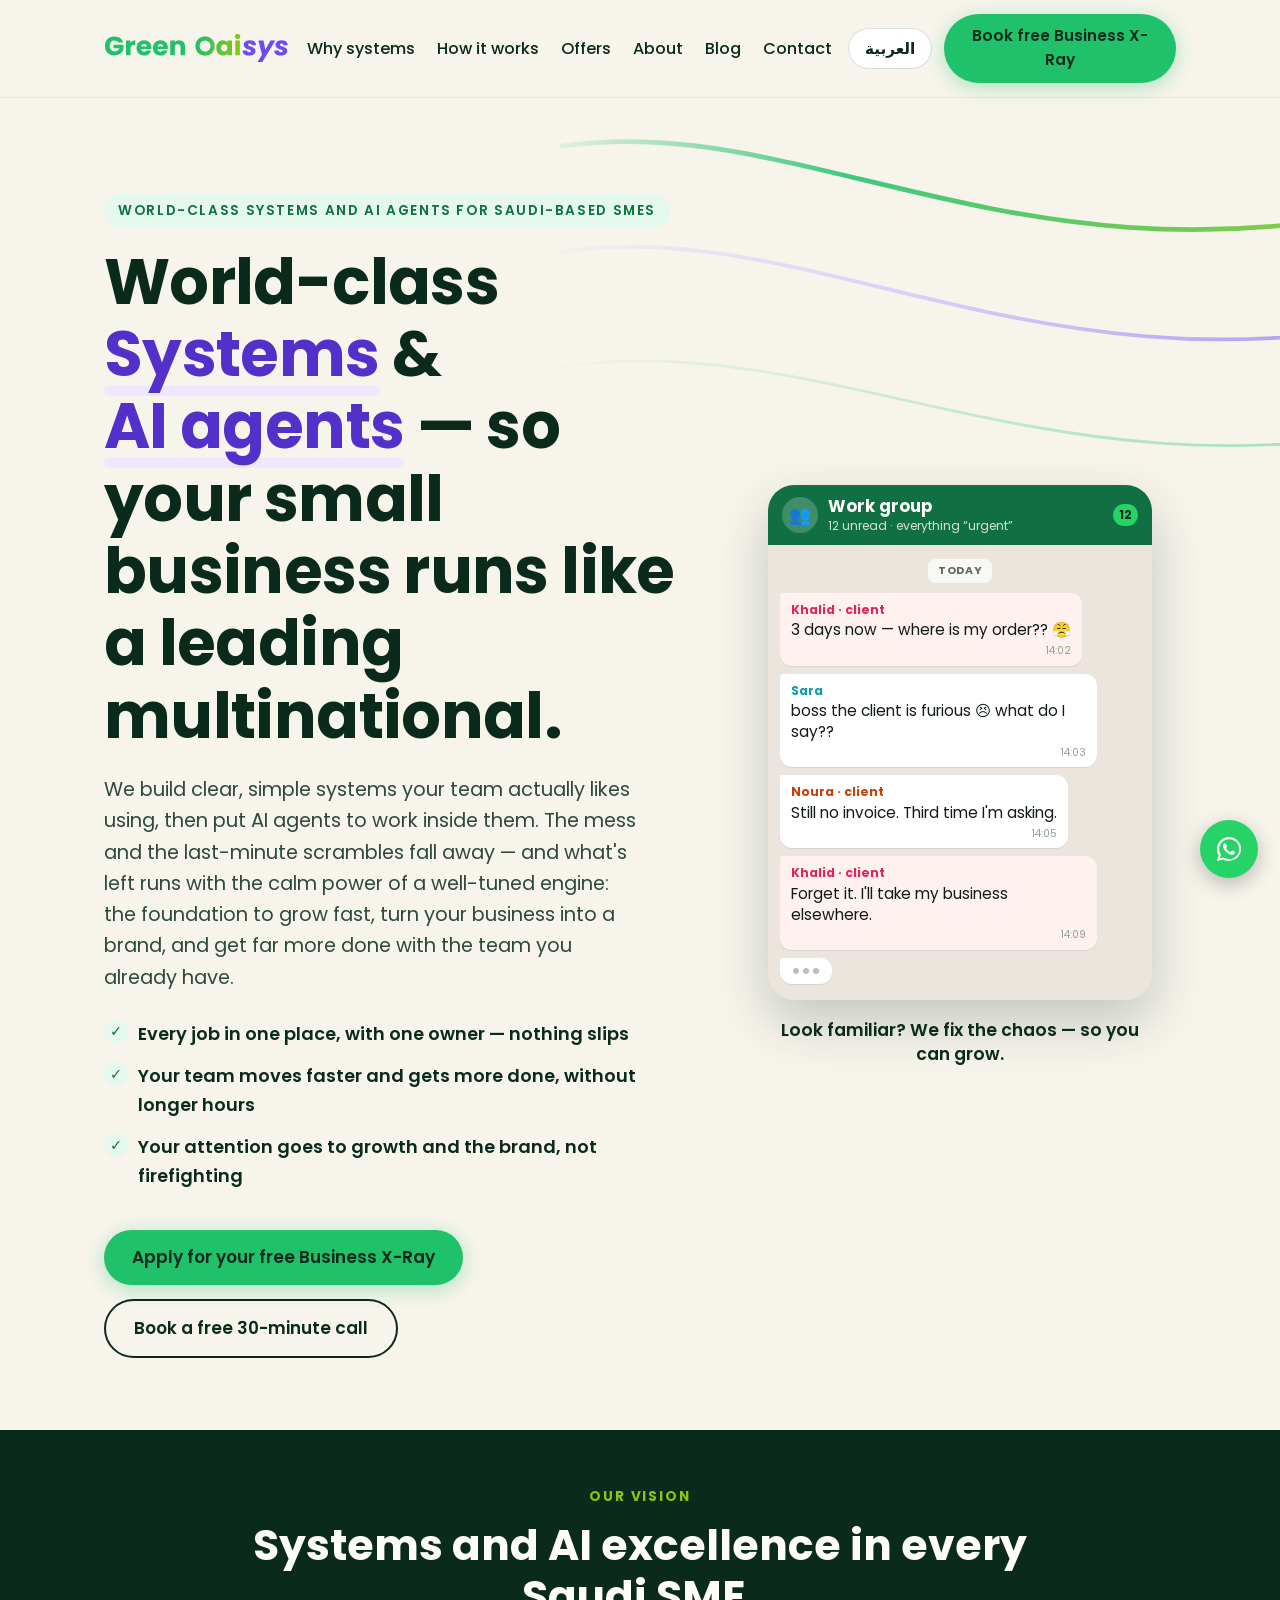
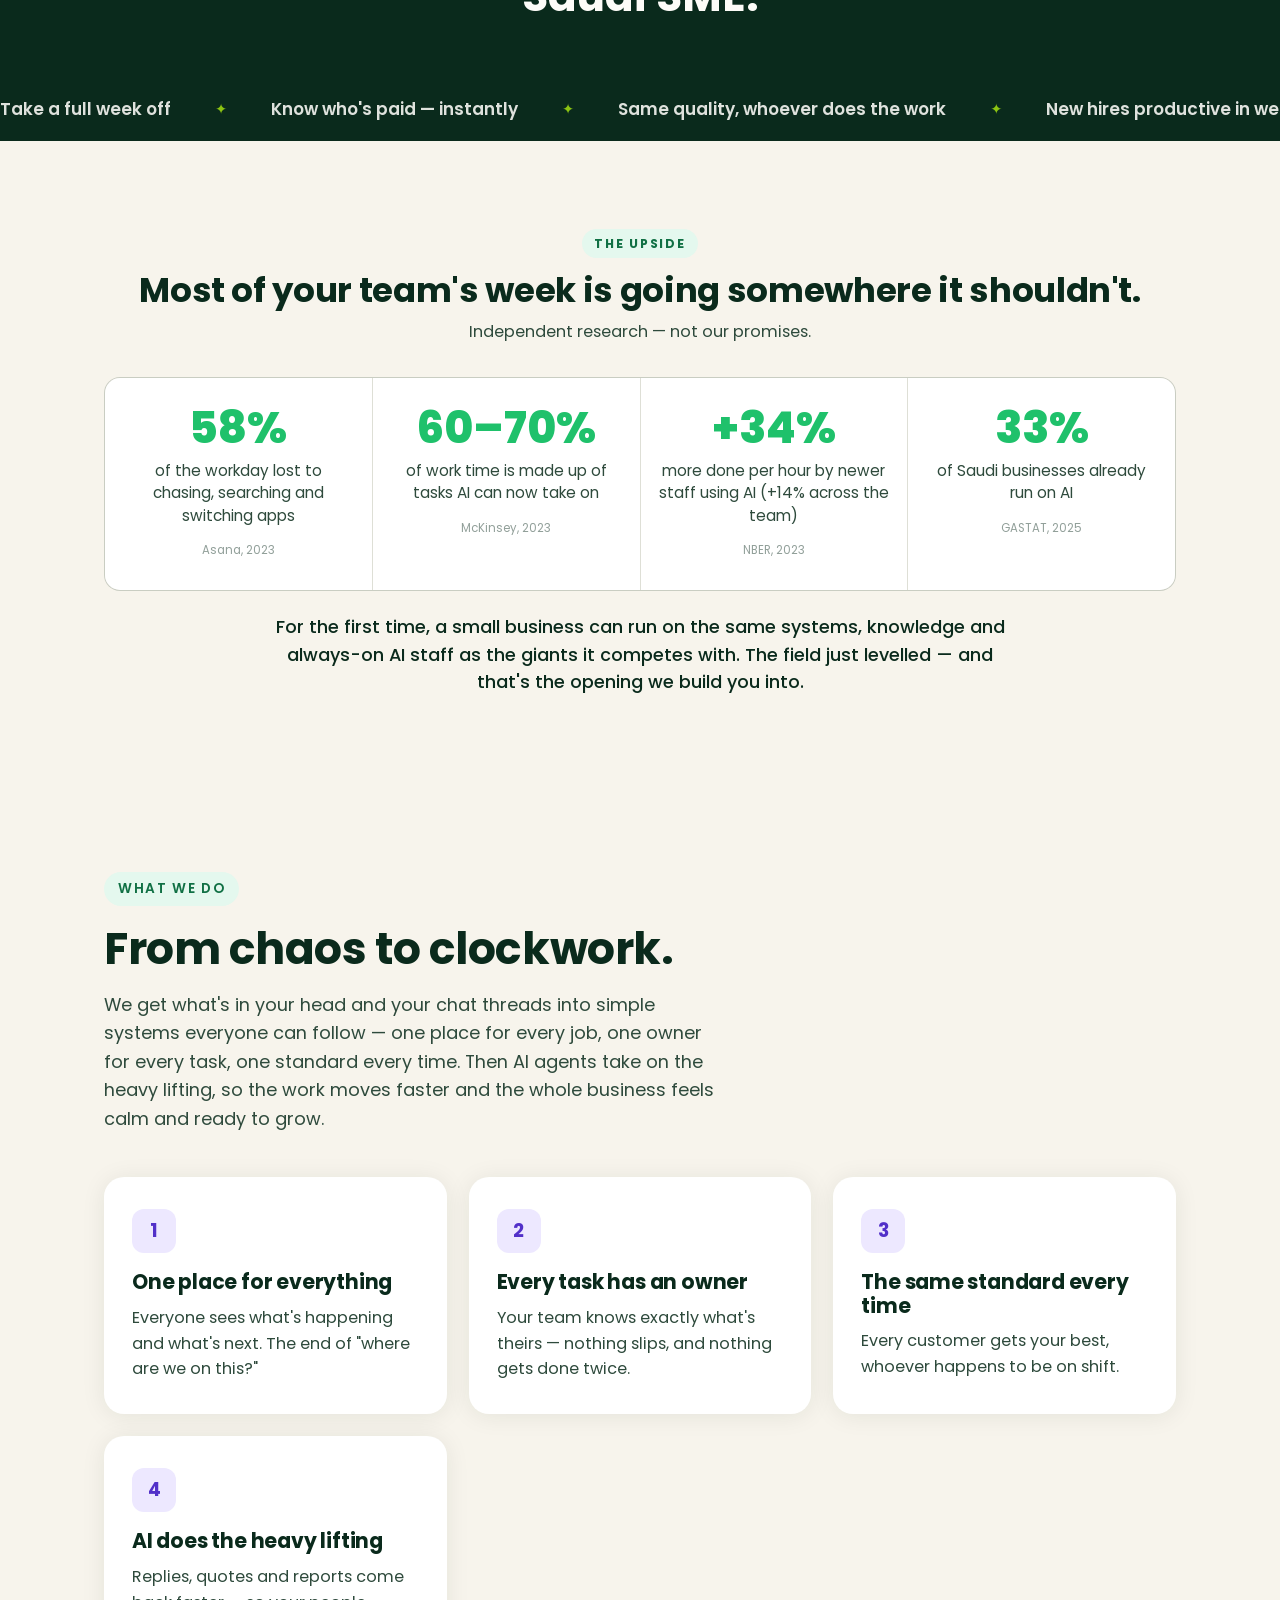
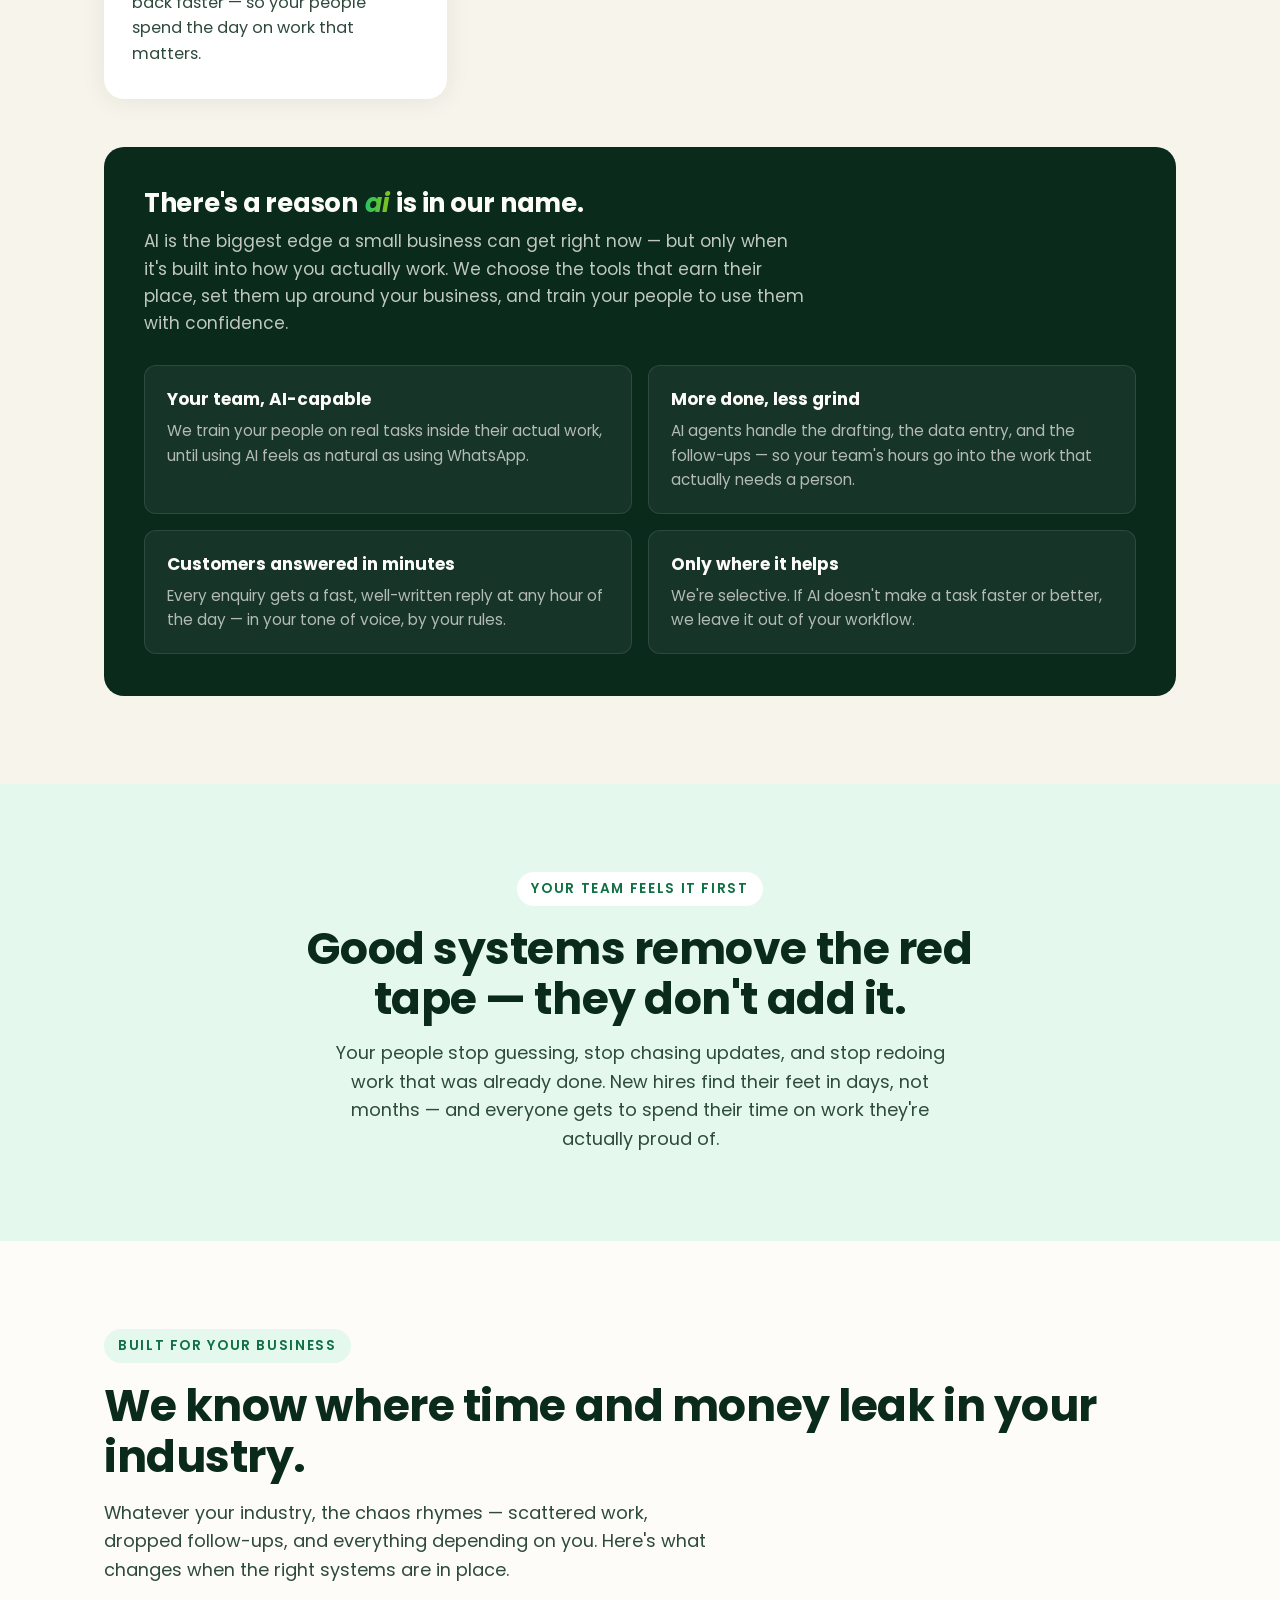
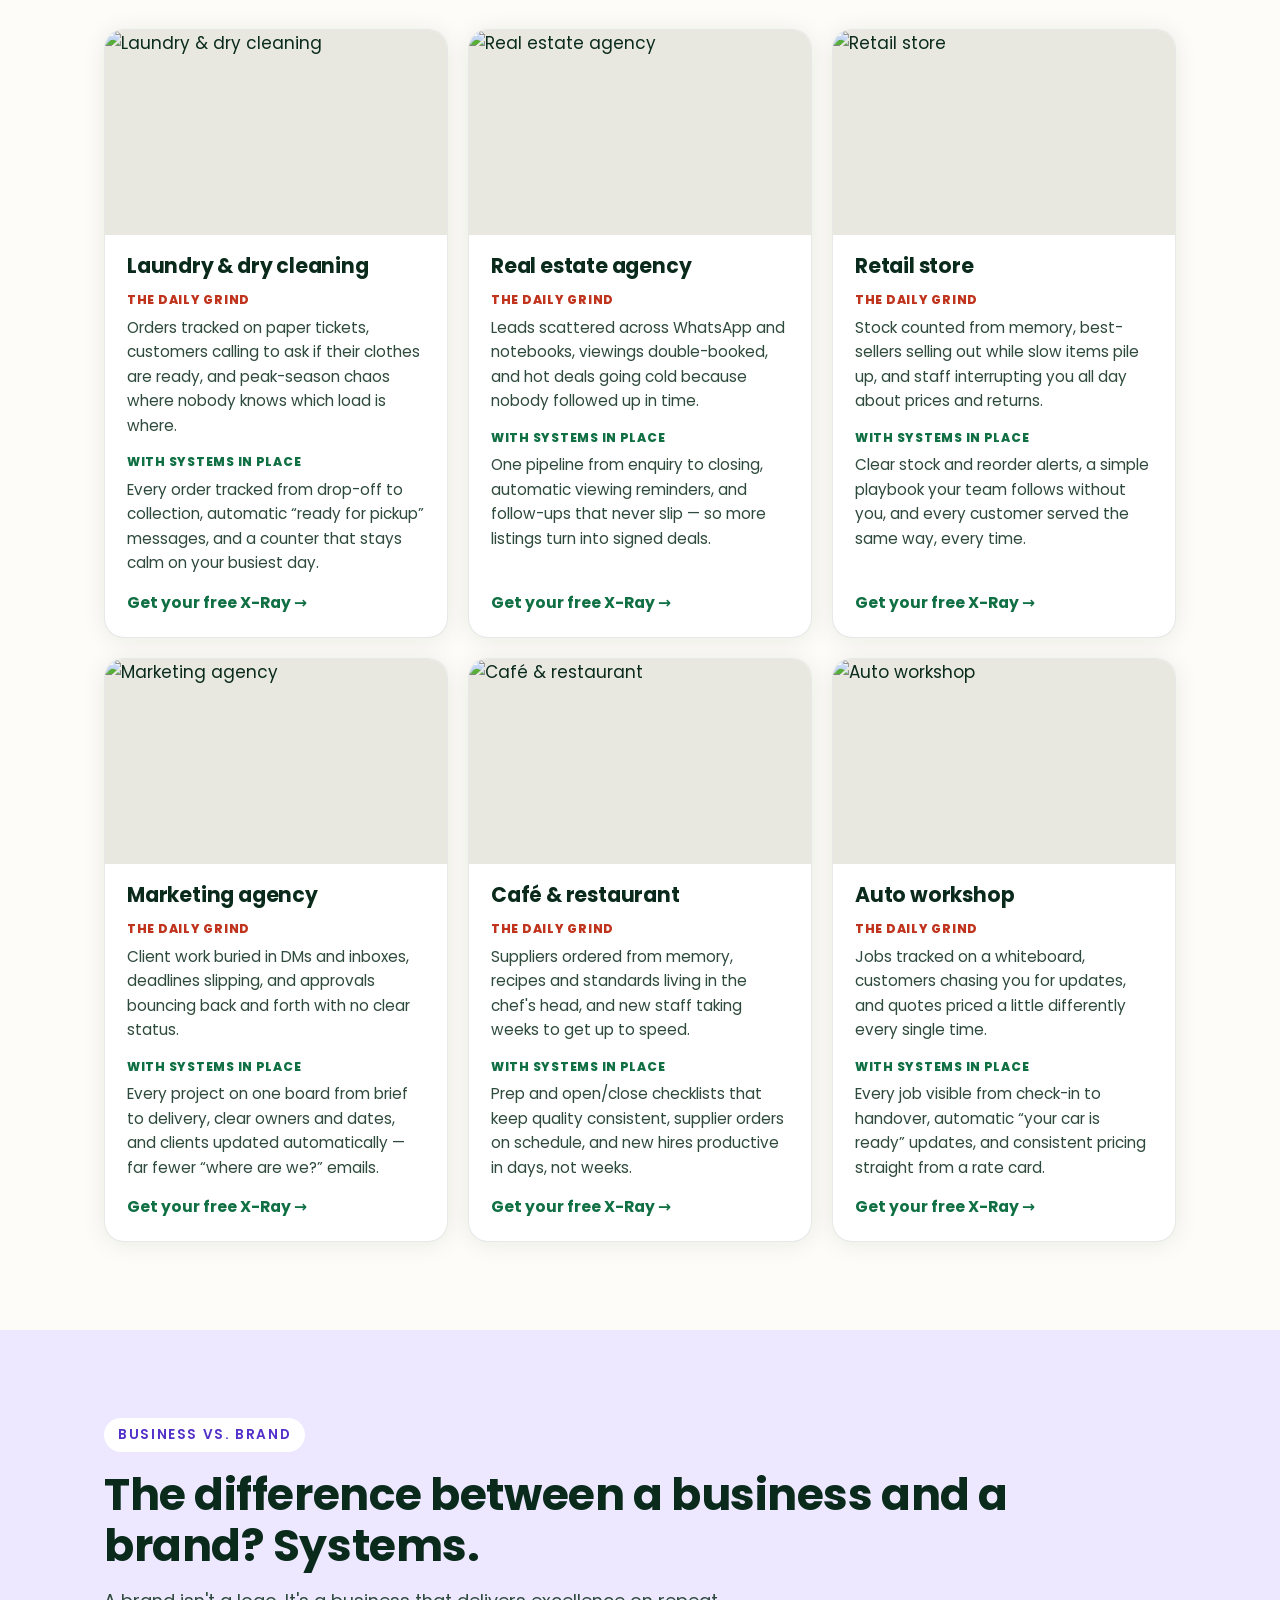
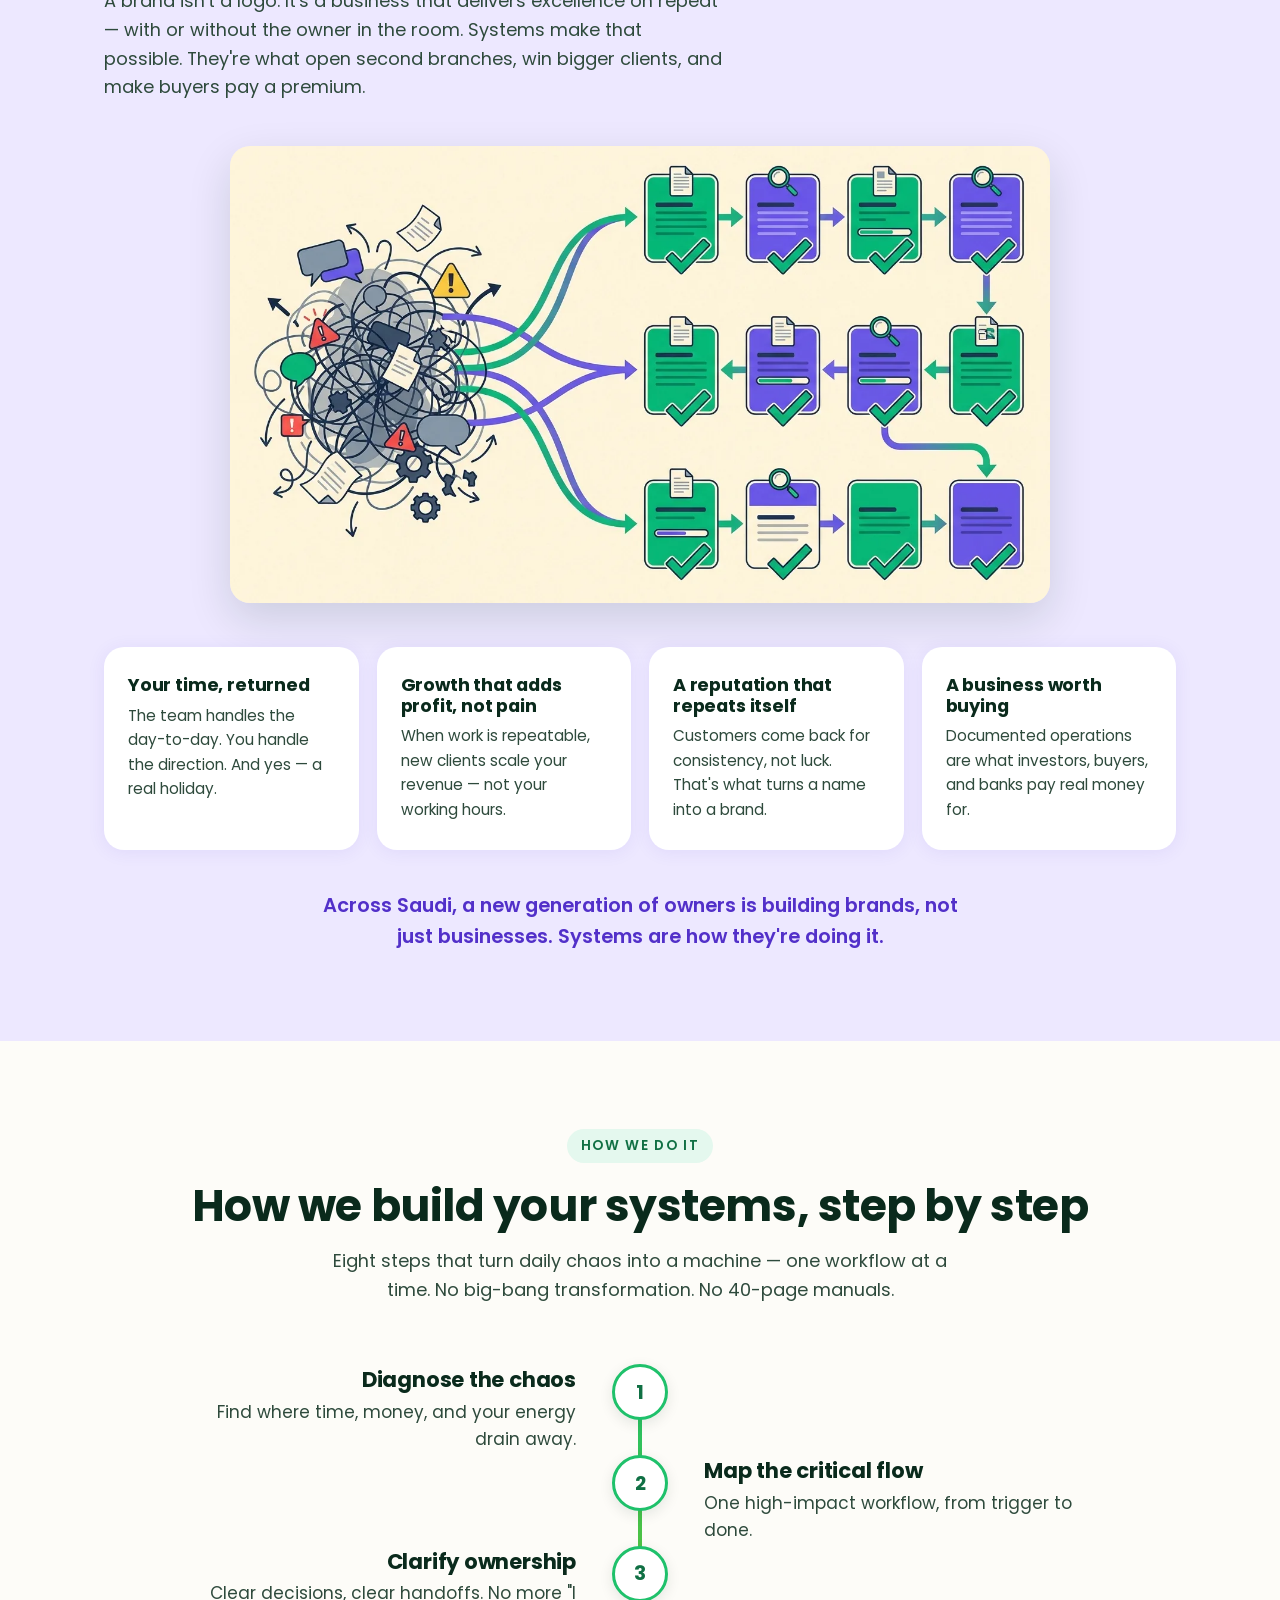
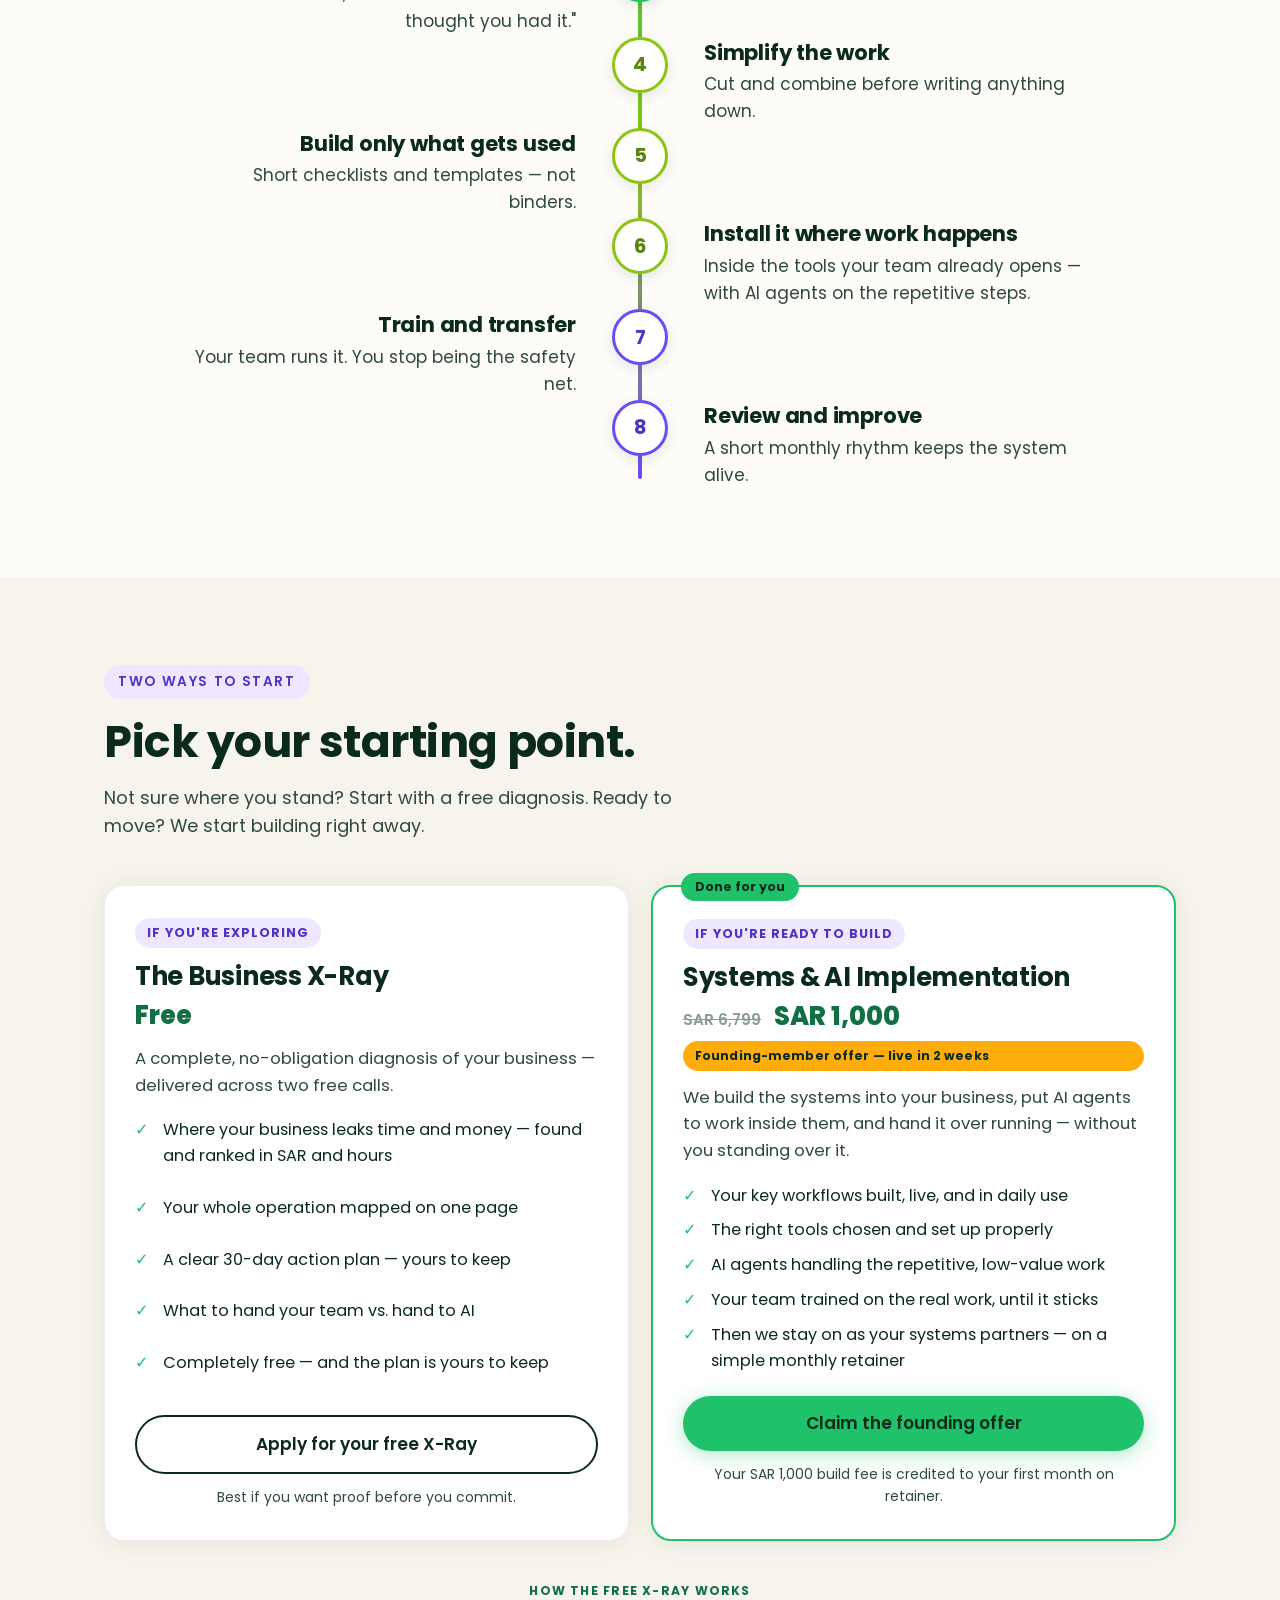
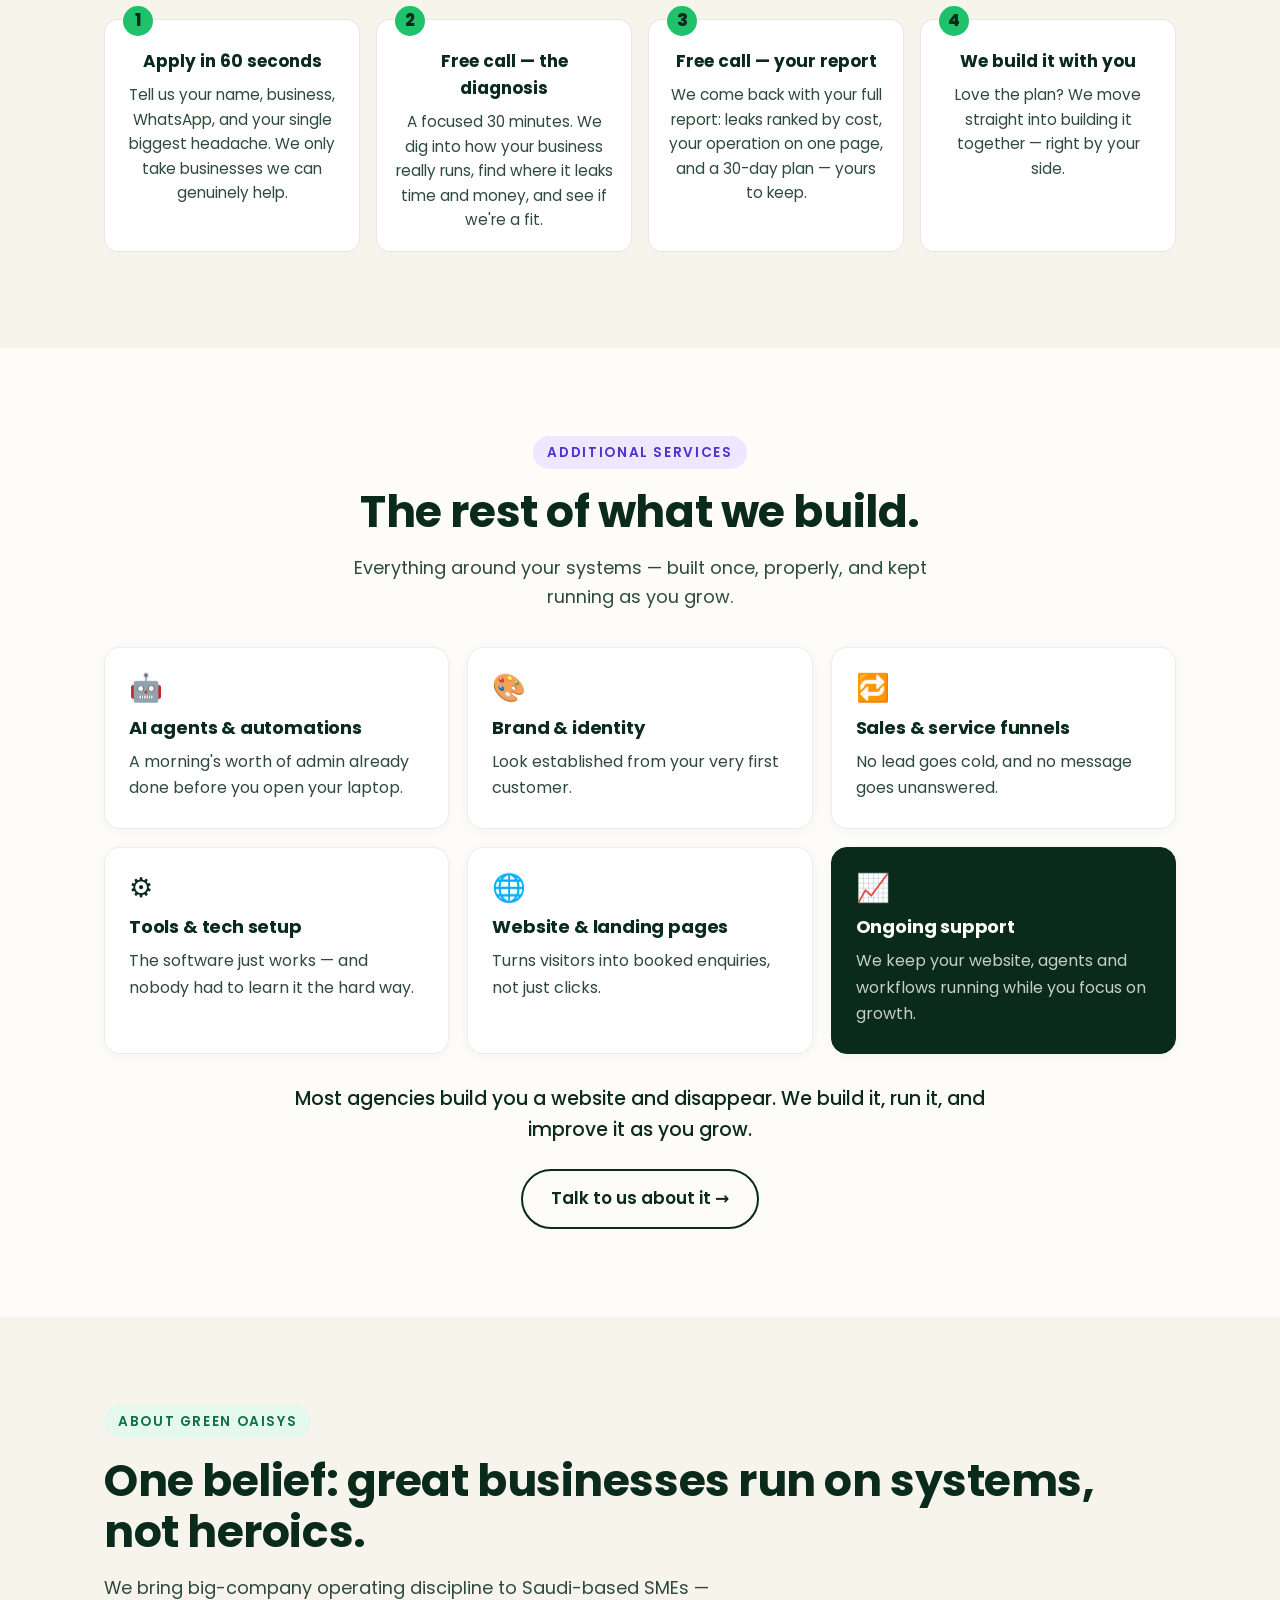
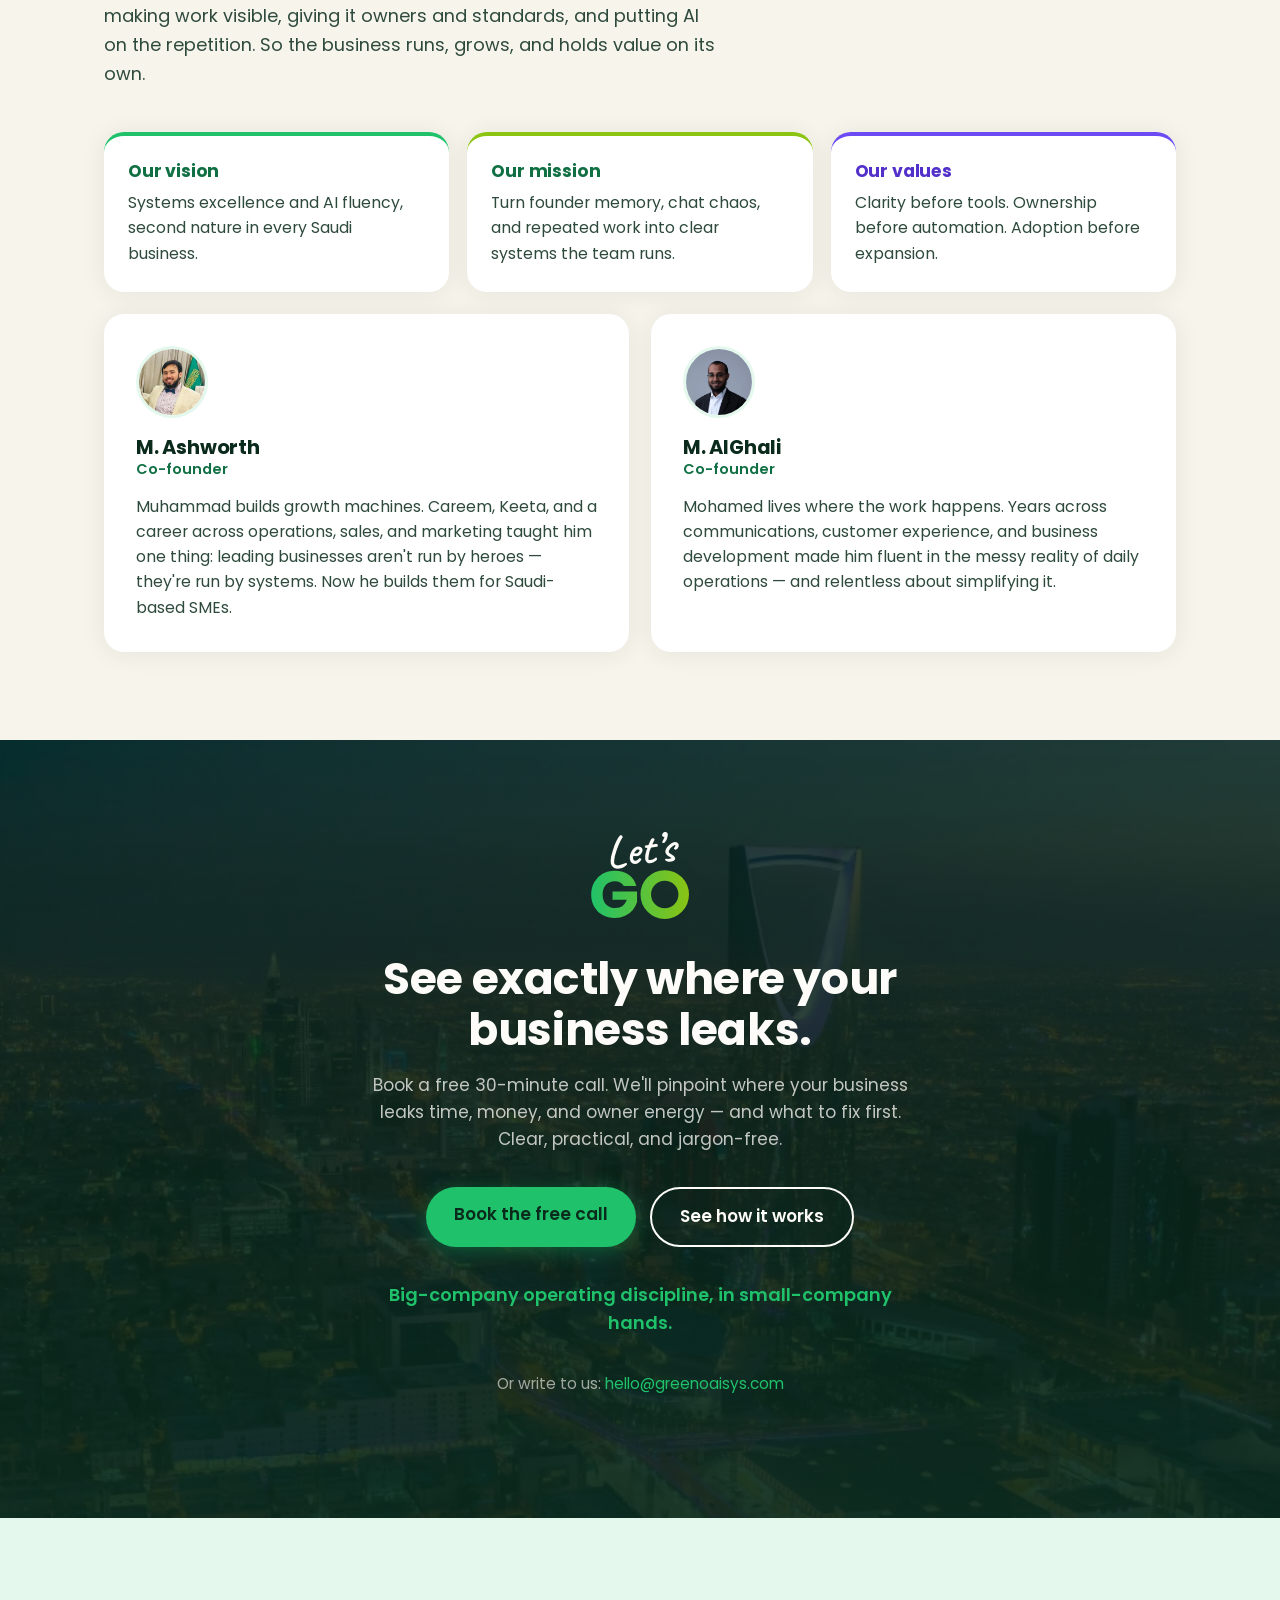
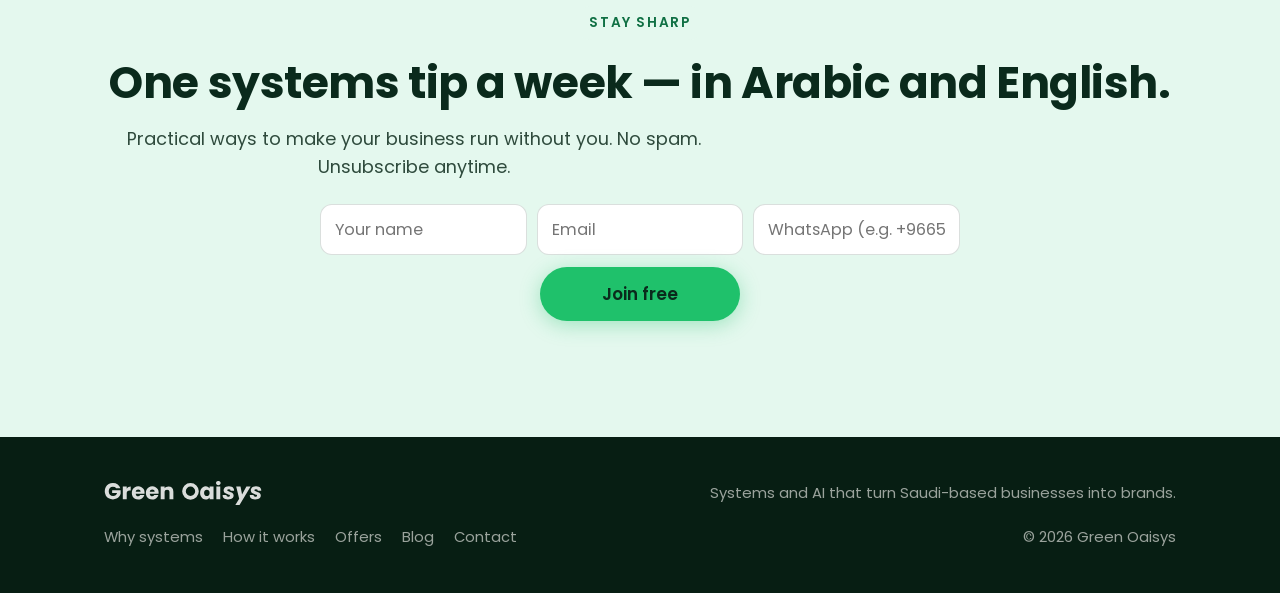
==== commit abe49d6e: "Add files via upload" ====
--- a/index.html
+++ b/index.html
@@ -69,8 +69,8 @@
       <div class="container hero-inner">
         <div class="hero-copy">
           <span class="kicker" data-i18n="hero_kicker">World-class systems and AI agents for Saudi-based SMEs</span>
-          <h1 data-i18n-html="hero_h1">World-class <span class="accent">Systems</span> &amp; <span class="accent">AI agents</span> — so your small business runs like a leading multinational.</h1>
-          <p class="hero-sub" data-i18n="hero_sub">We build clear, simple systems your team actually likes using, then put AI agents to work inside them. The mess and the last-minute scrambles fall away — and what's left runs with the calm power of a well-tuned engine: the foundation to grow fast, turn your business into a brand, and get far more done with the team you already have.</p>
+          <h1 data-i18n-html="hero_h1">Turn your small business into a winning brand — with world-class <span class="accent">Systems</span> &amp; <span class="accent">AI agents</span>.</h1>
+          <p class="hero-sub" data-i18n="hero_sub">First we build the systems that make your business run like a well-oiled machine — calm, consistent, and finally under control. Then we supercharge it with AI agents and smart workflows that carry the load, so you pull clear of the competition and grow fast.</p>
           <ul class="hero-benefits">
             <li data-i18n="hero_b1">Every job in one place, with one owner — nothing slips</li>
             <li data-i18n="hero_b2">Your team moves faster and gets more done, without longer hours</li>
@@ -496,6 +496,6 @@
     </svg>
   </a>
 
-  <script src="js/main.js?v=21"></script>
+  <script src="js/main.js?v=22"></script>
 </body>
 </html>
--- a/css/style.css
+++ b/css/style.css
@@ -1206,3 +1206,8 @@
 .wa-msg p { font-size: .9rem; }
 .wa-caption { text-align: center; max-width: 384px; margin: 18px auto 0; font-weight: 600; color: var(--ink); font-size: 1.02rem; line-height: 1.4; }
 body[dir="rtl"] .wa-caption { font-size: 1.08rem; }
+
+/* ===== Founding offer price ===== */
+.product-price .price-old { text-decoration: line-through; color: var(--ink-soft); opacity: .55; font-weight: 600; font-size: 0.6em; margin-inline-end: 8px; }
+.product-price .price-now { color: var(--green-dark); font-weight: 800; }
+.product-promo { display: inline-block; background: var(--amber); color: var(--ink); font-size: .72rem; font-weight: 700; letter-spacing: .01em; padding: 5px 12px; border-radius: 100px; margin: -6px 0 14px; }
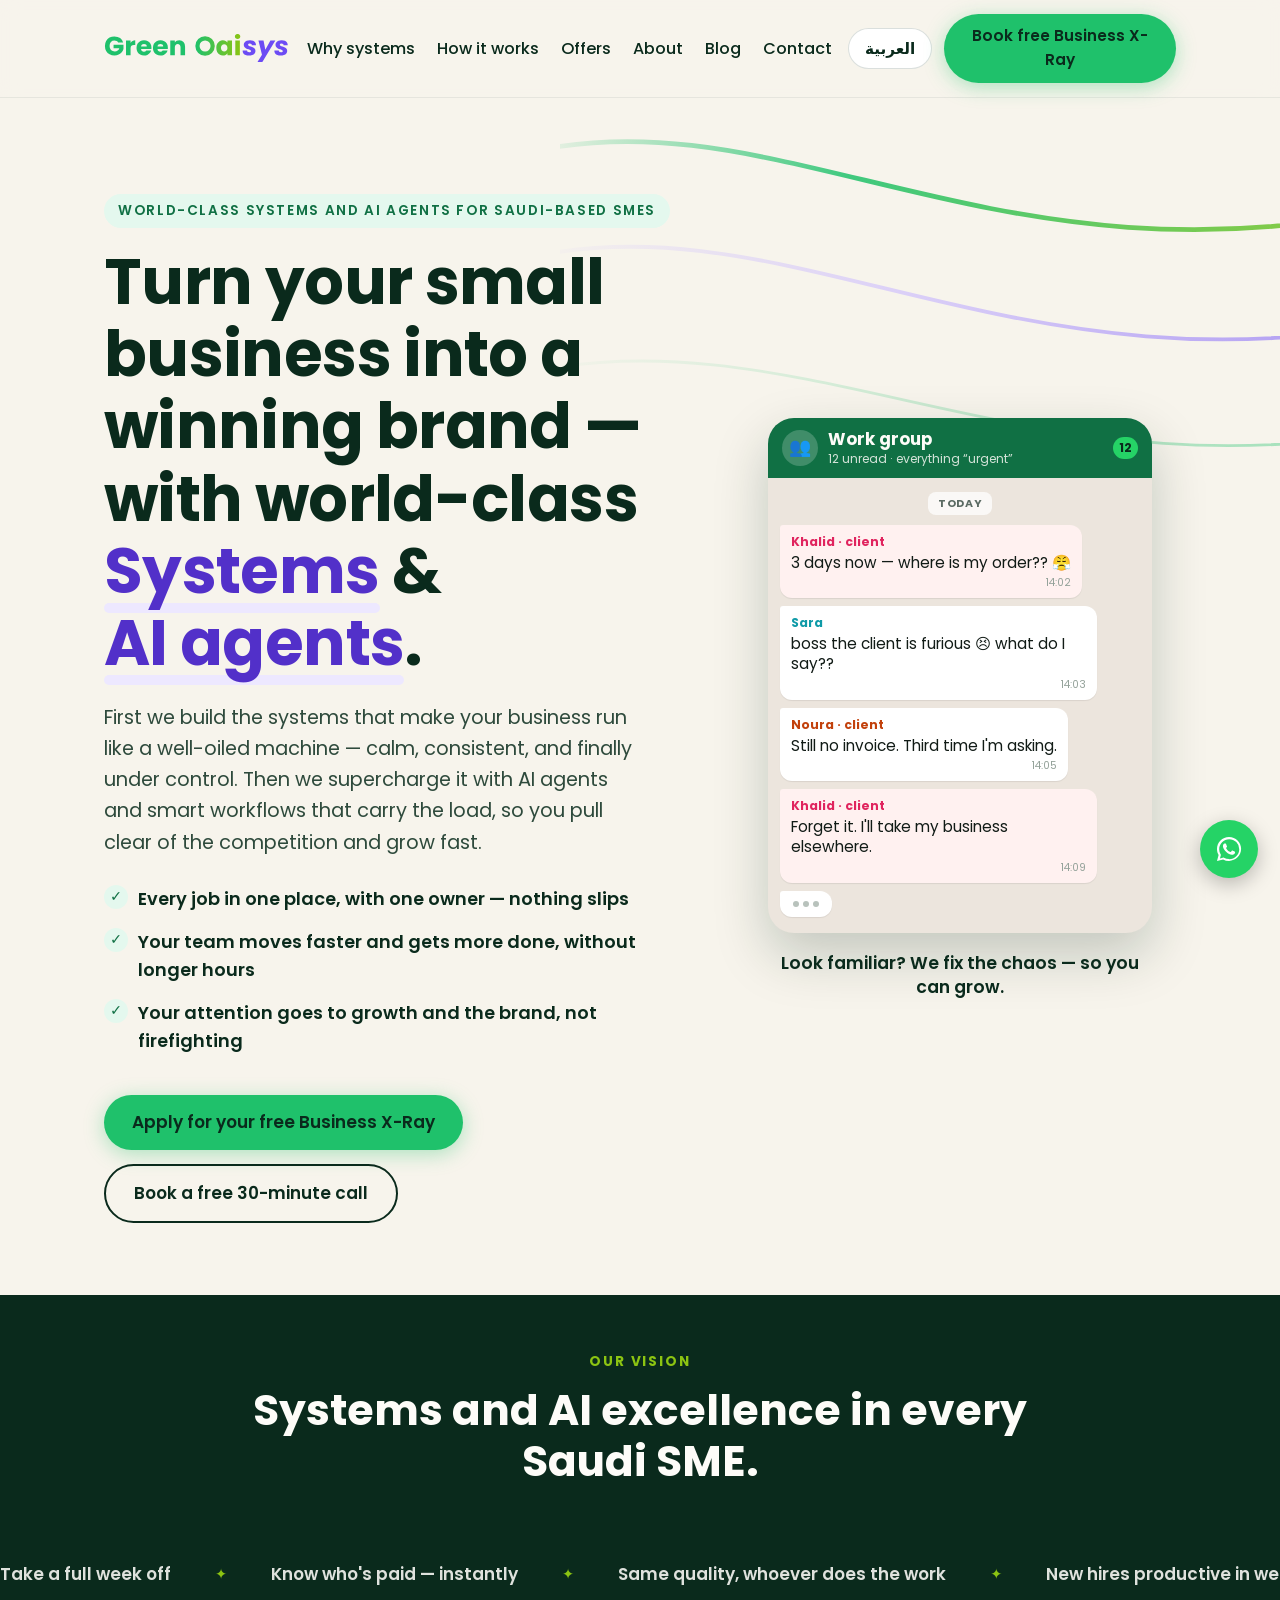
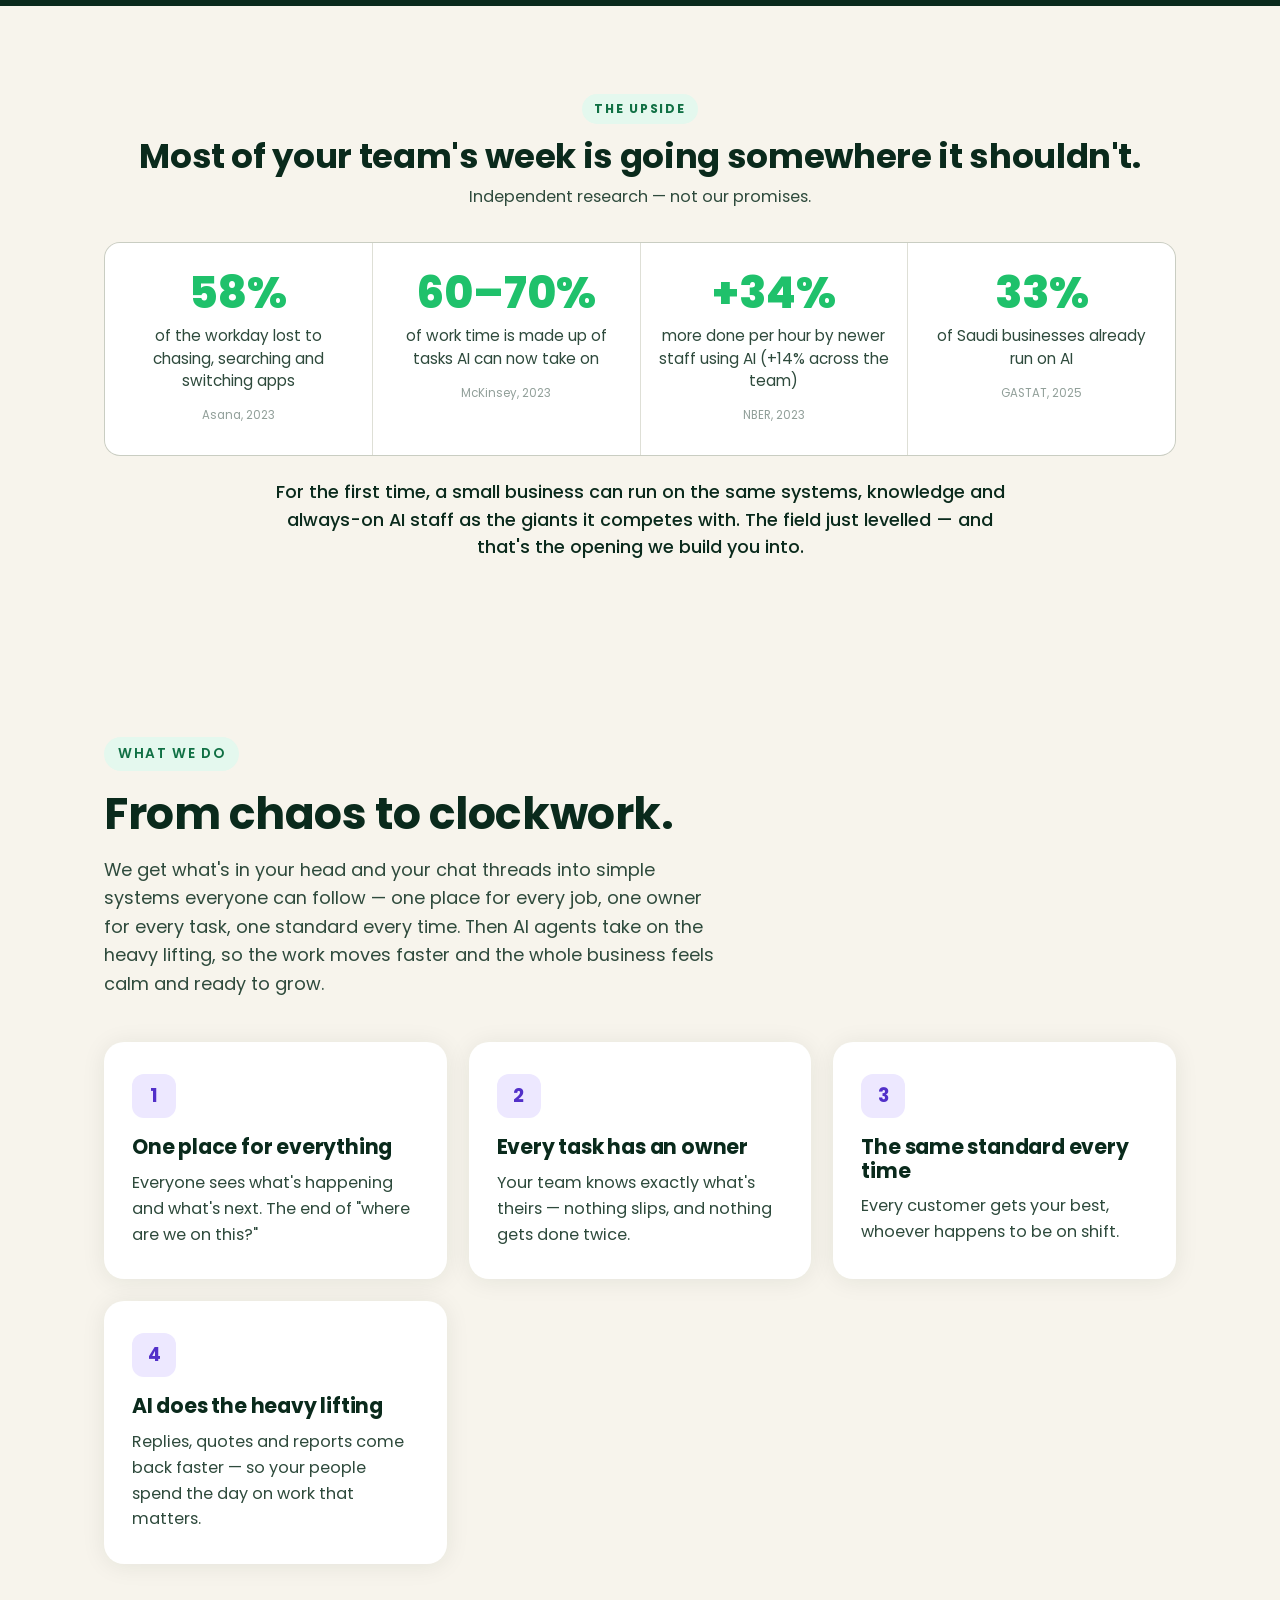
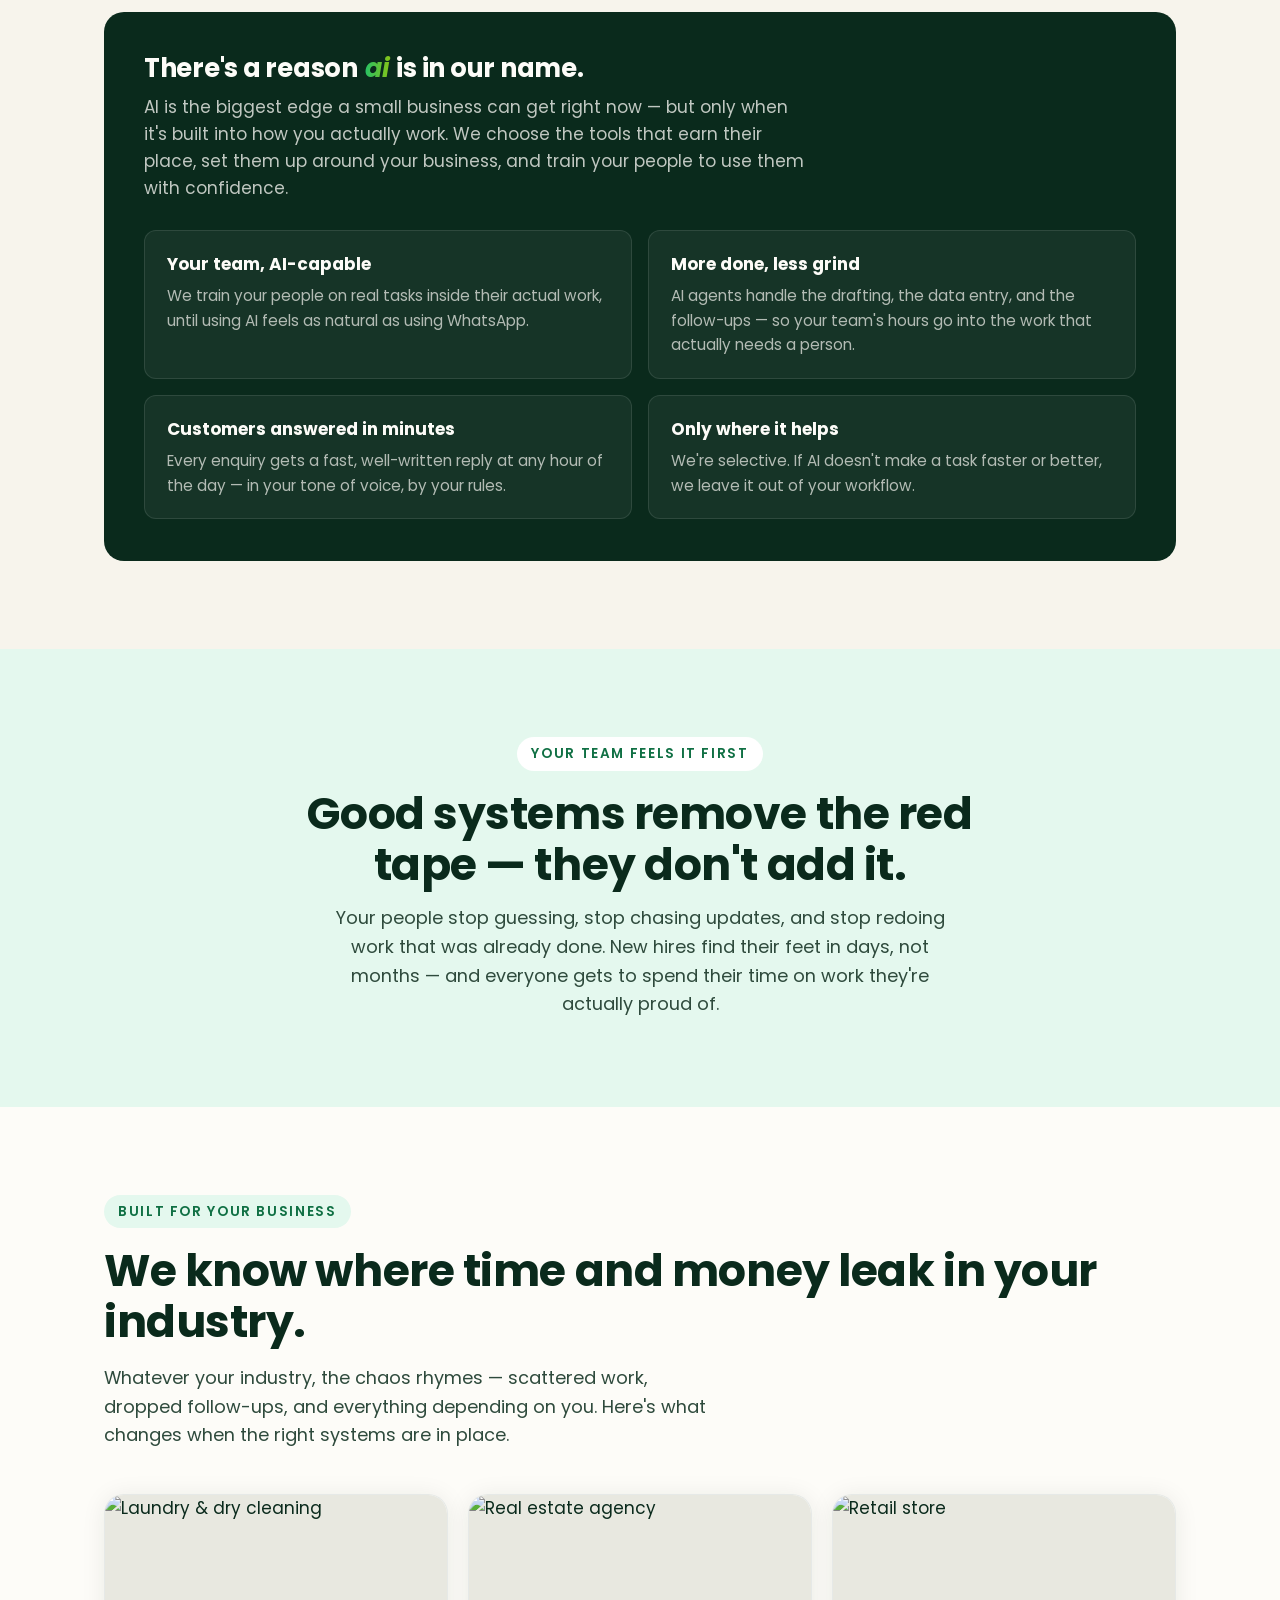
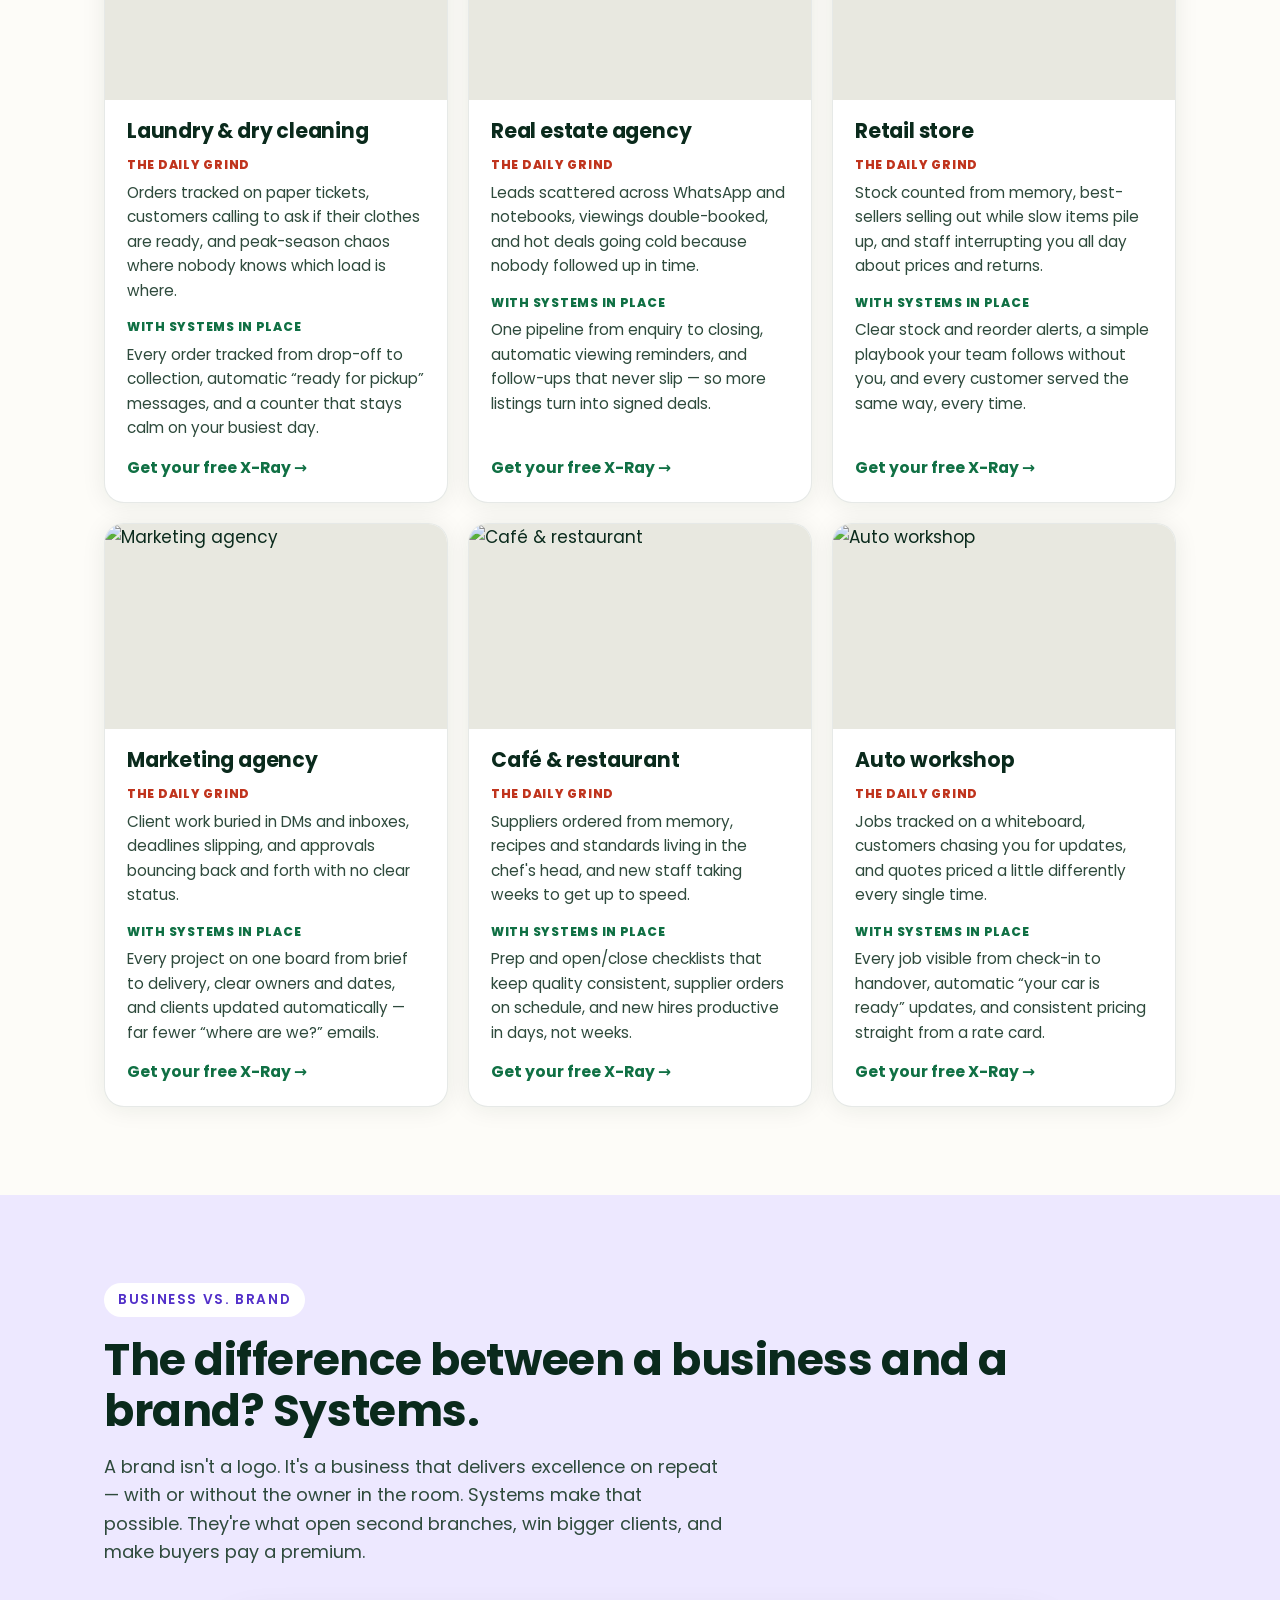
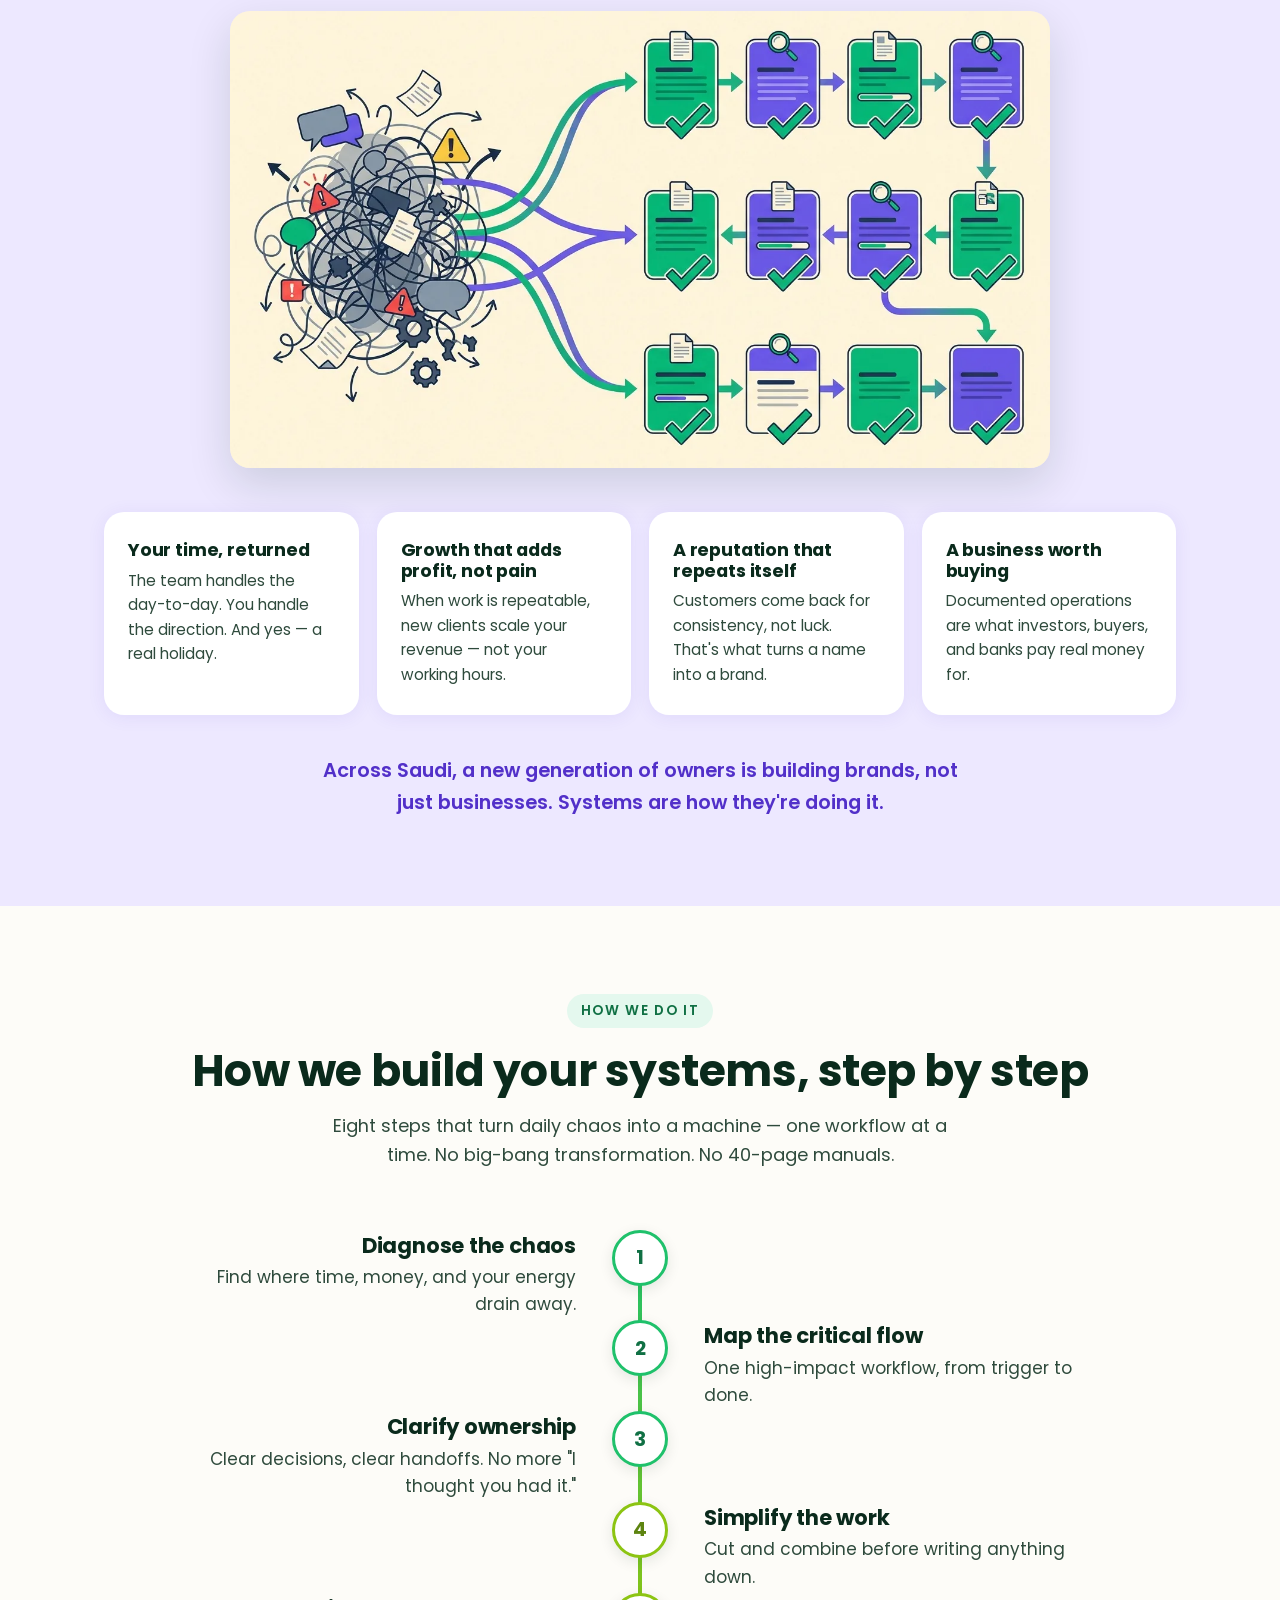
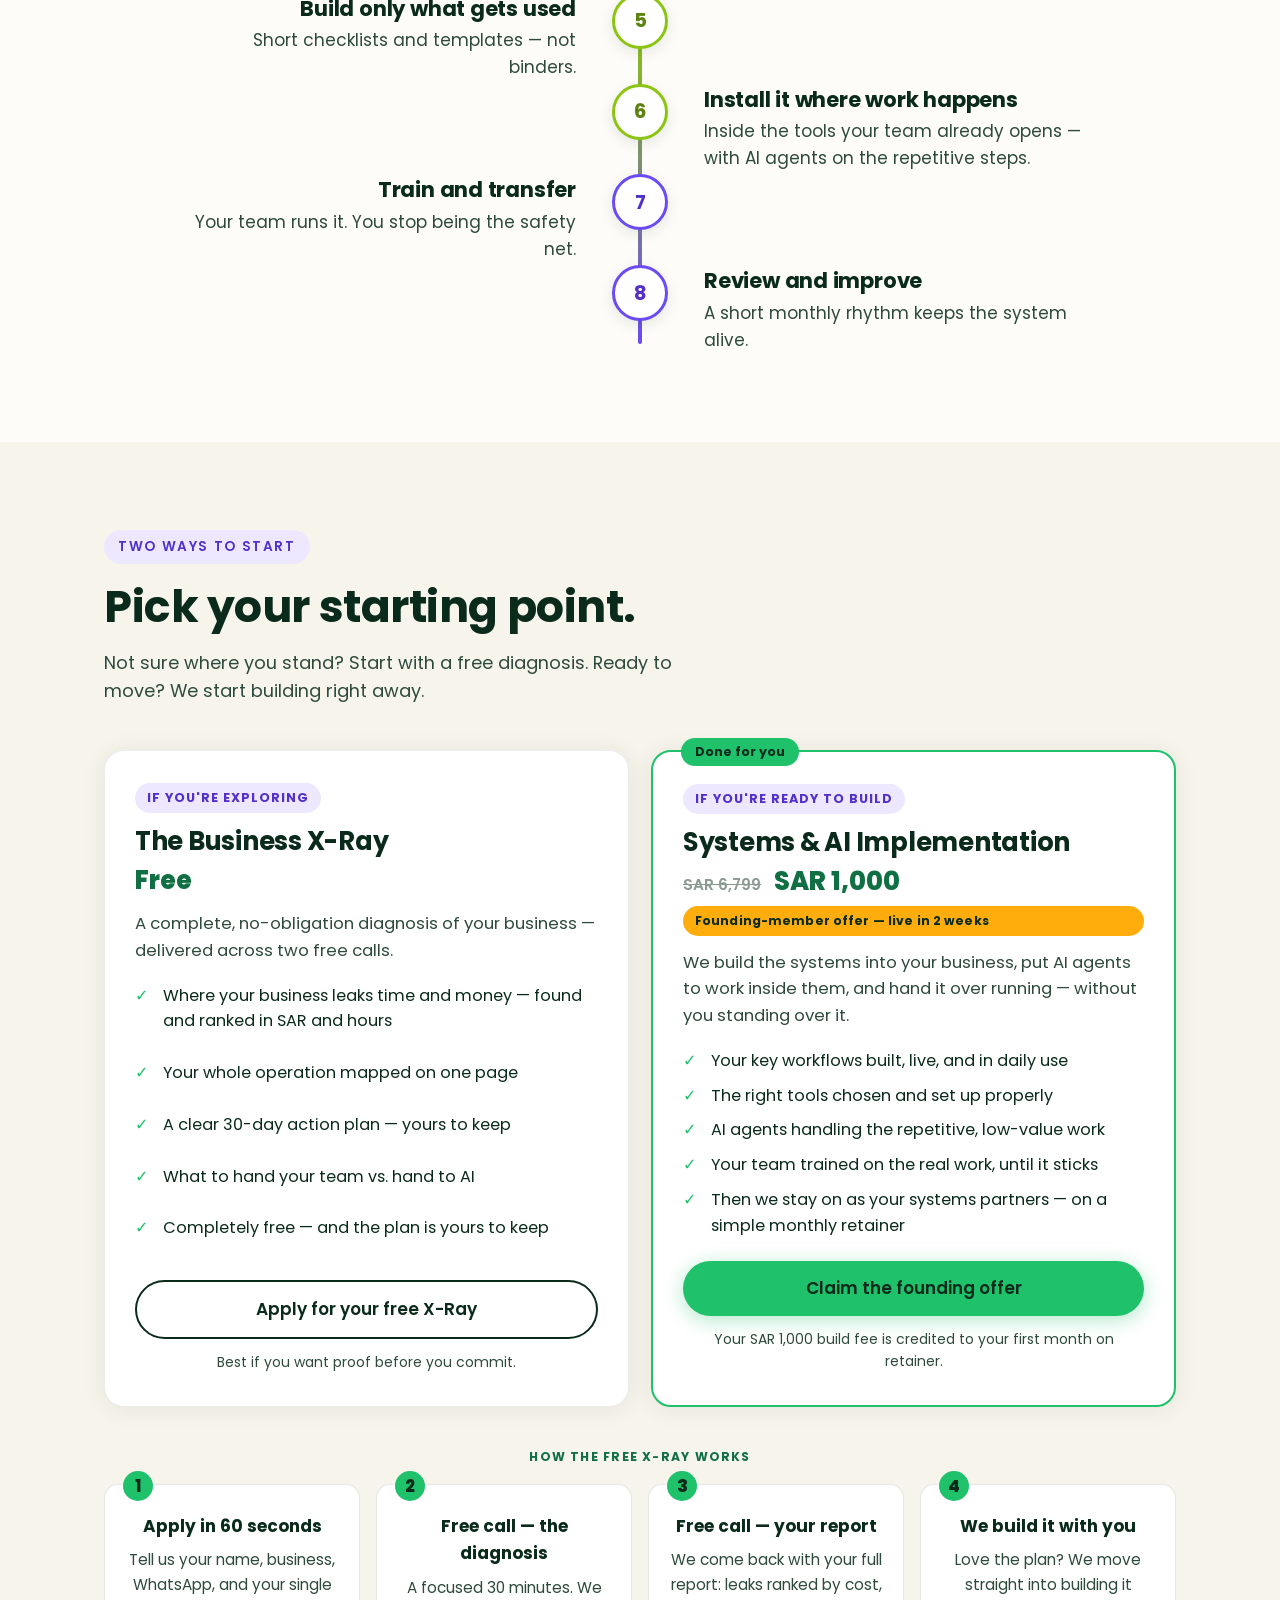
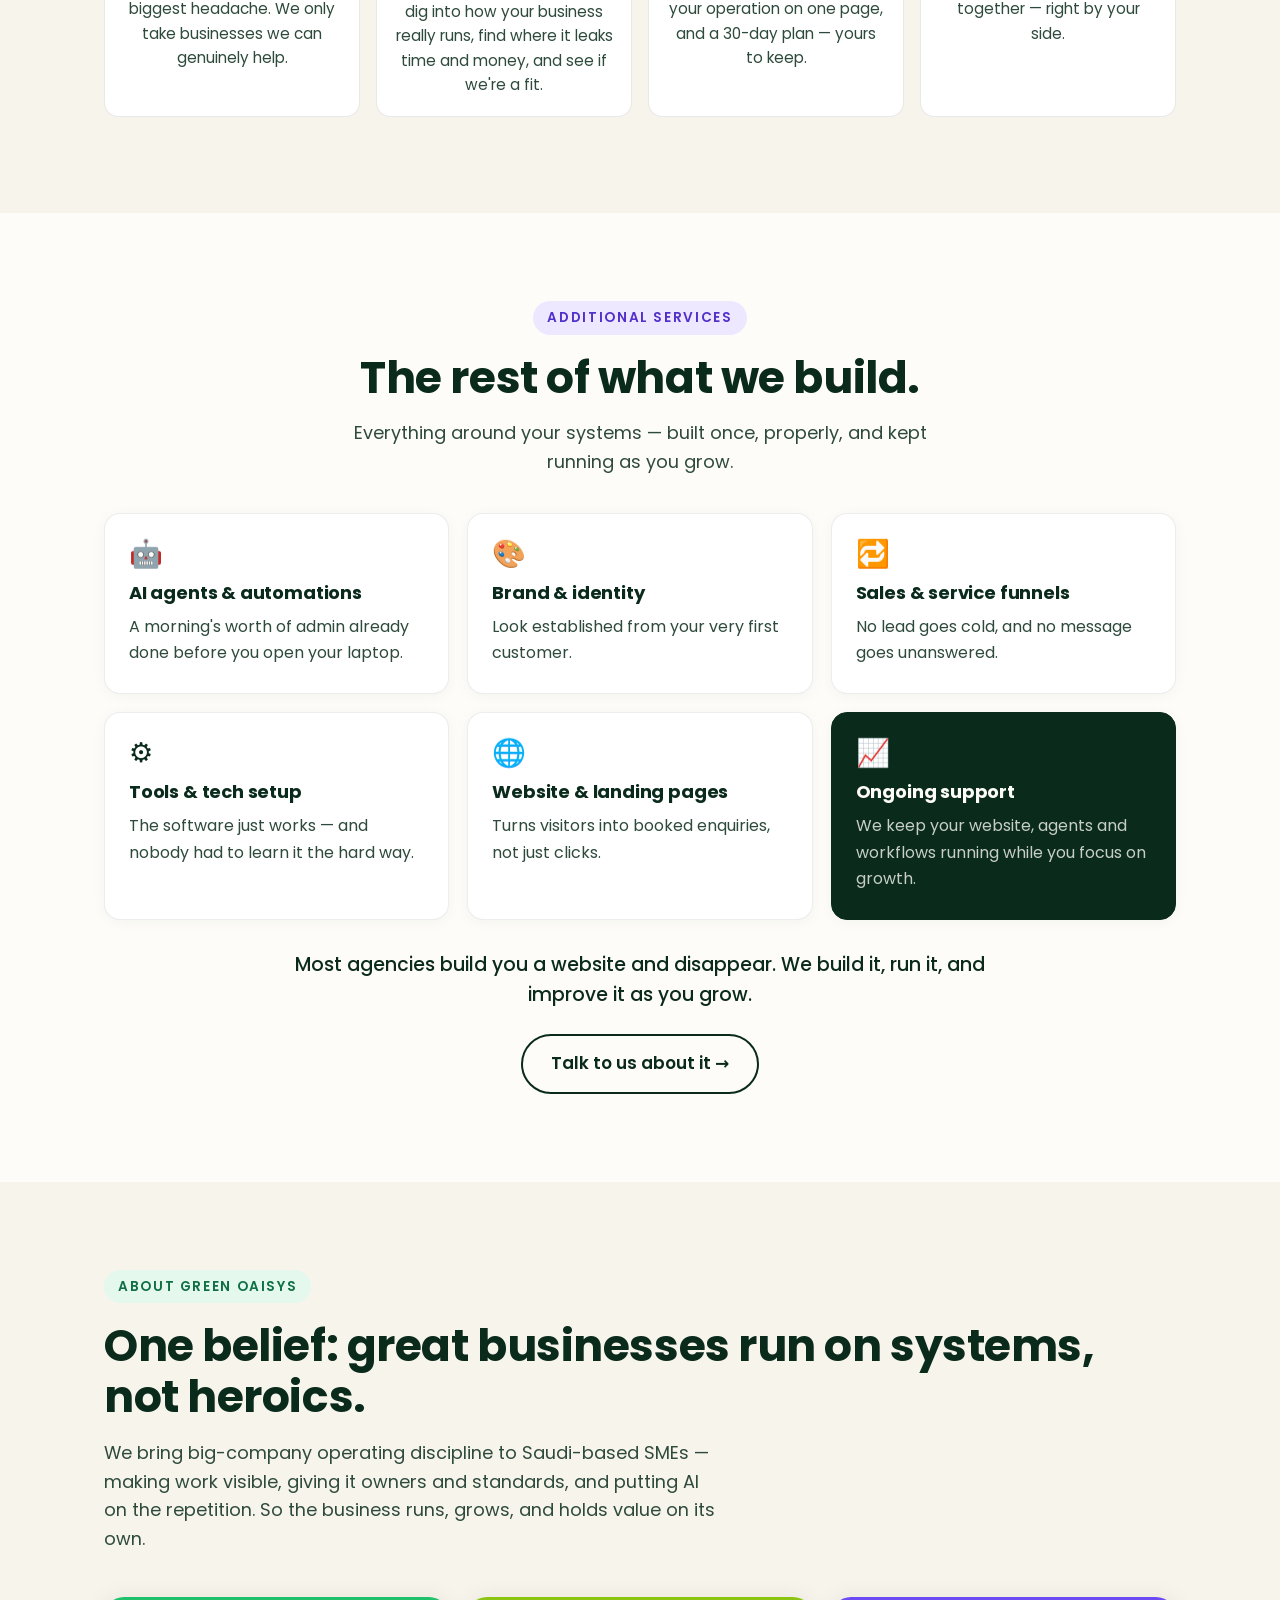
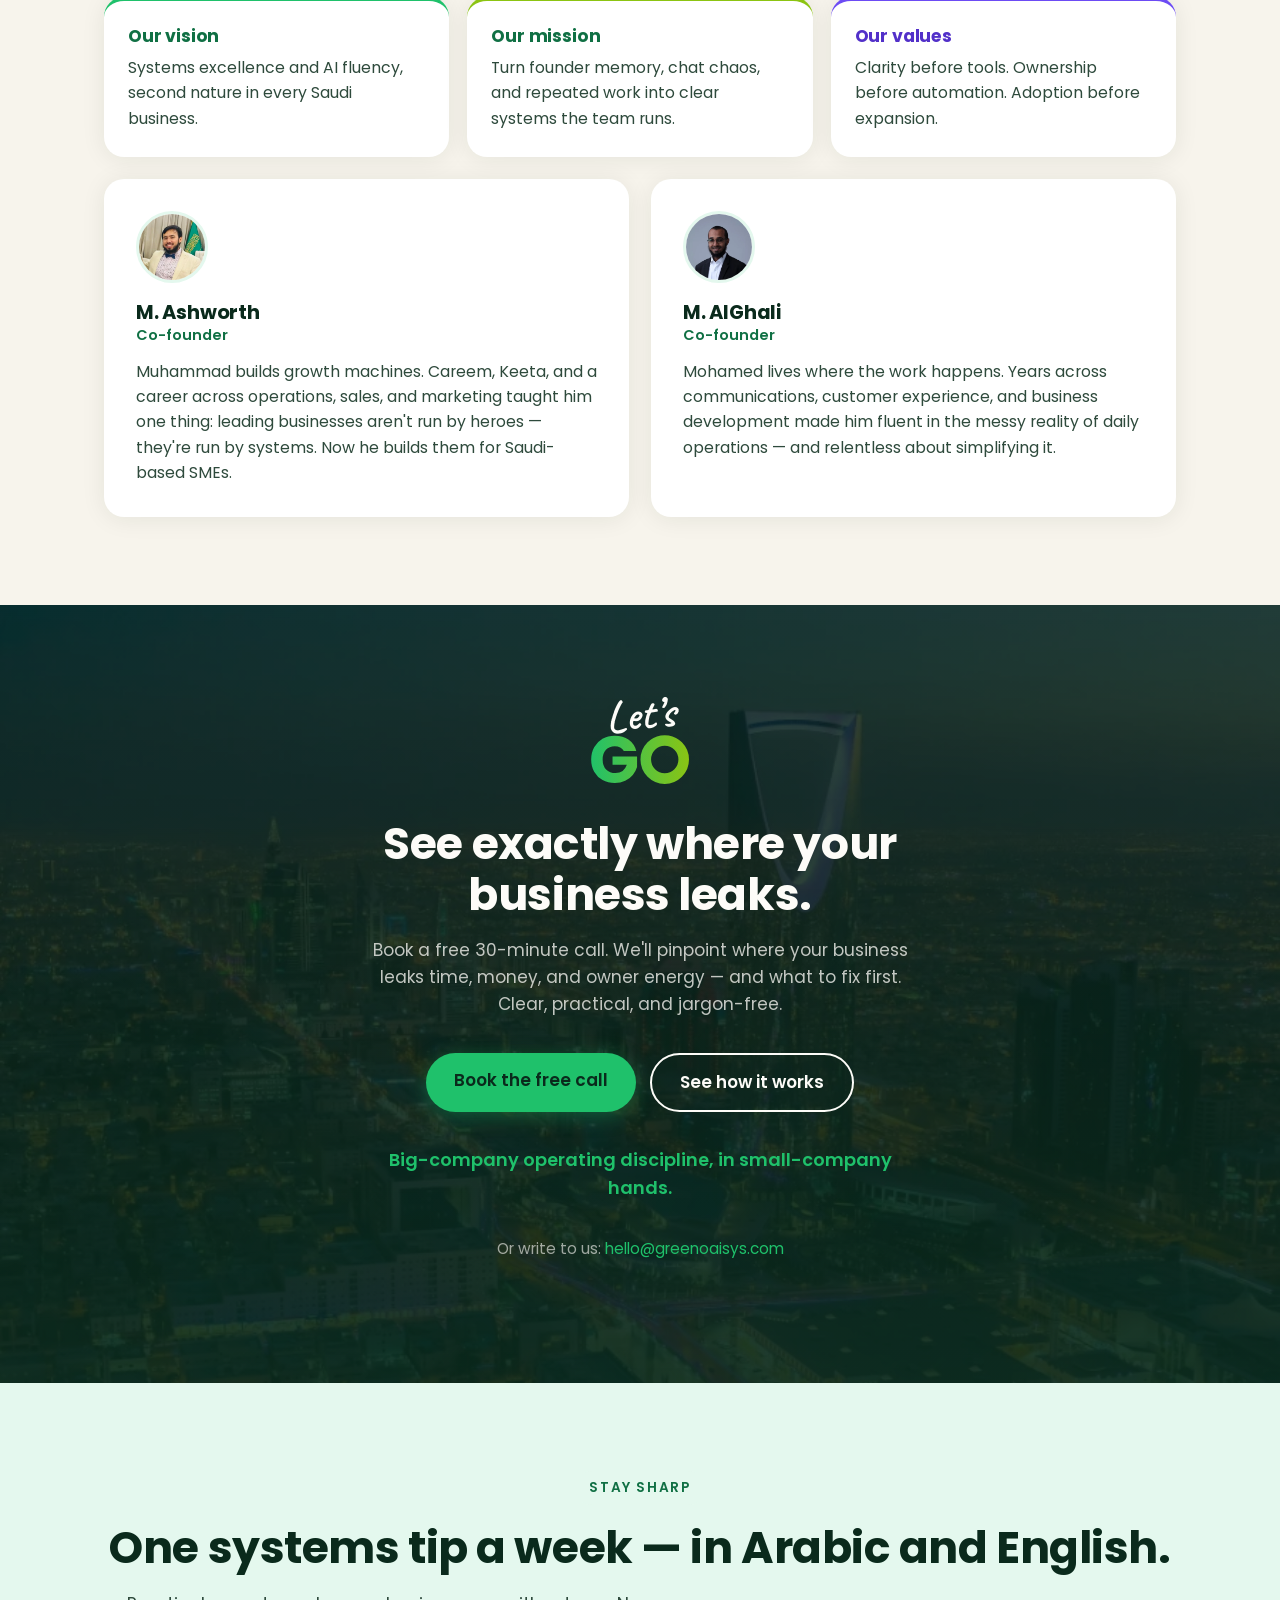
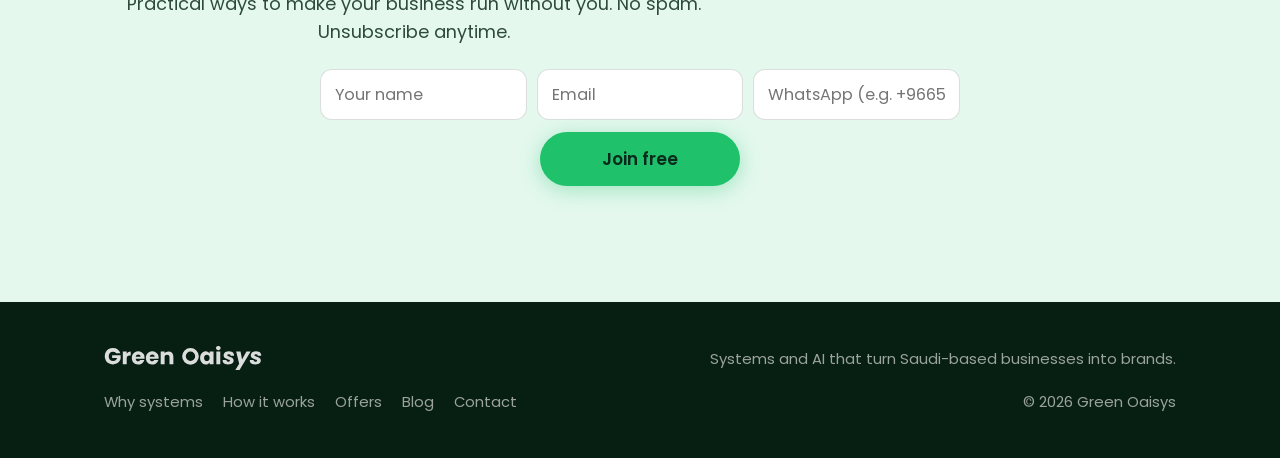
==== commit ecca408e: "Add files via upload" ====
--- a/index.html
+++ b/index.html
@@ -496,6 +496,6 @@
     </svg>
   </a>
 
-  <script src="js/main.js?v=22"></script>
+  <script src="js/main.js?v=23"></script>
 </body>
 </html>
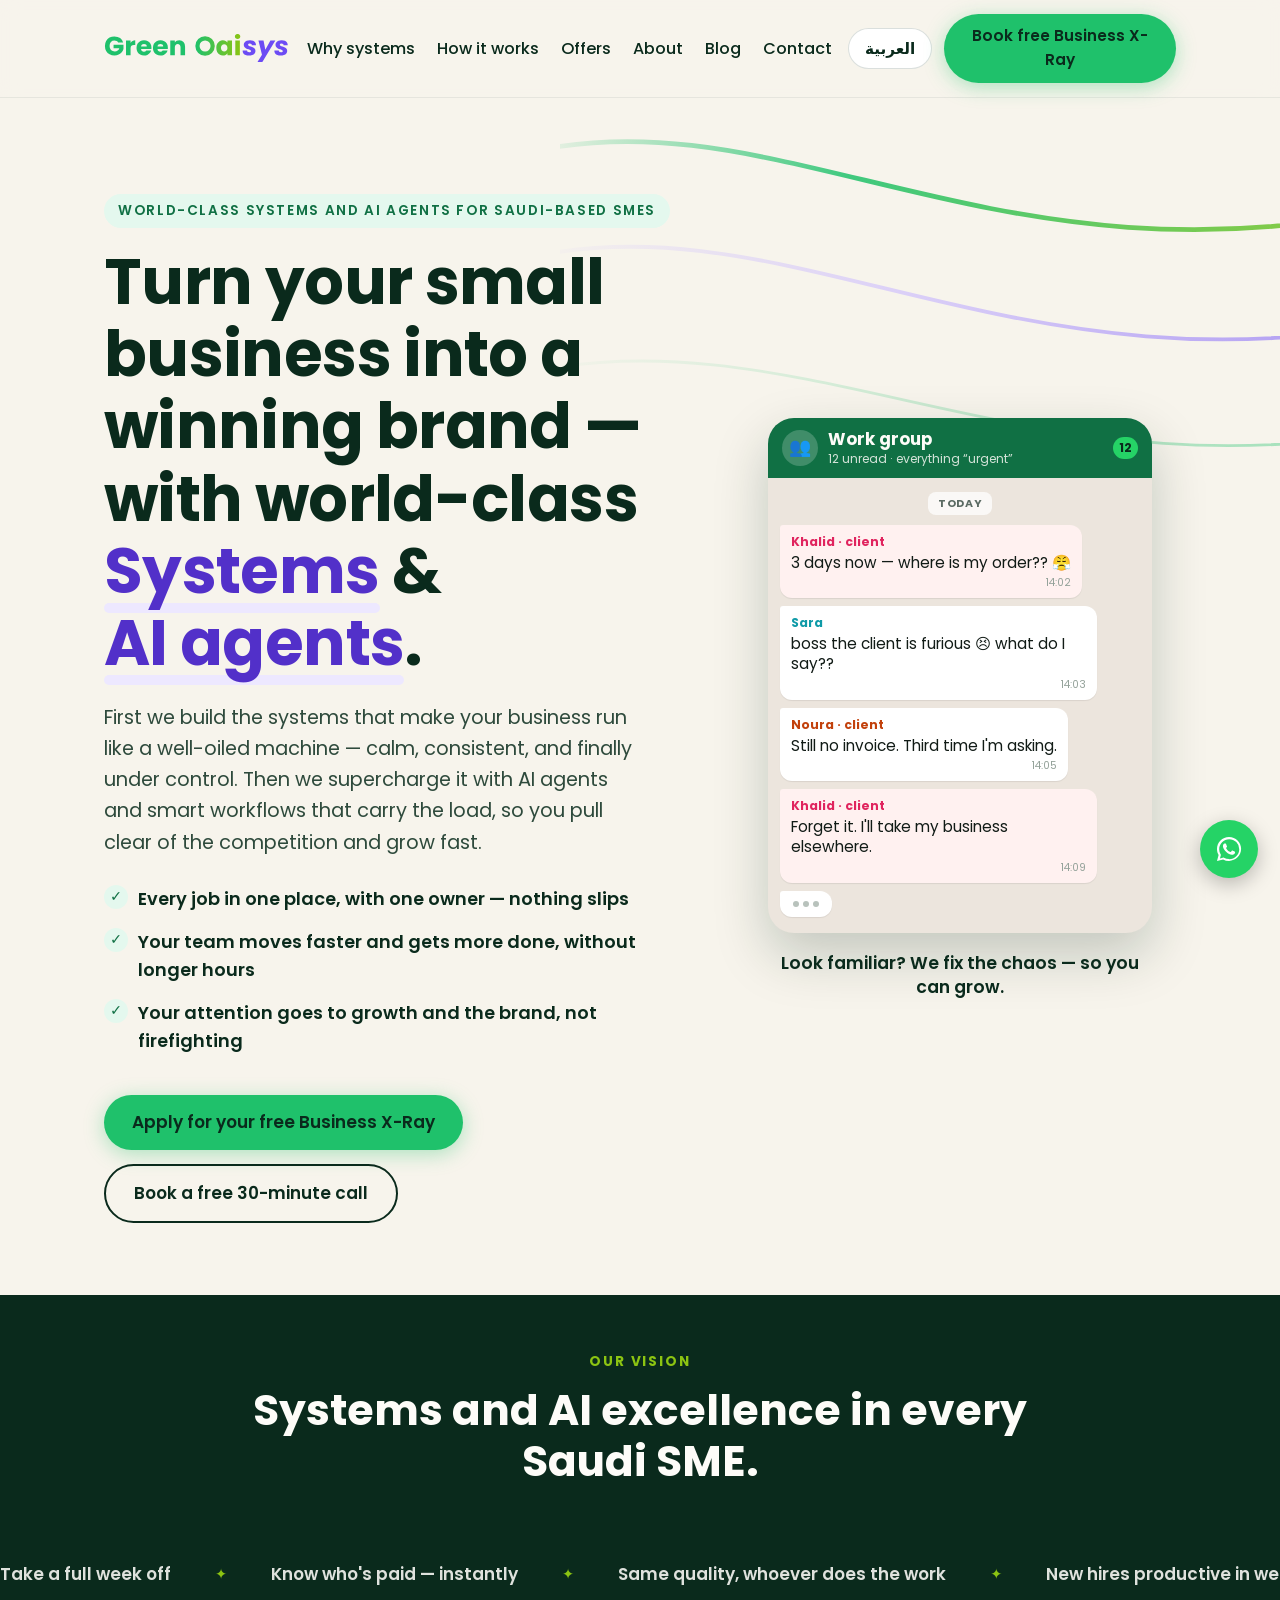
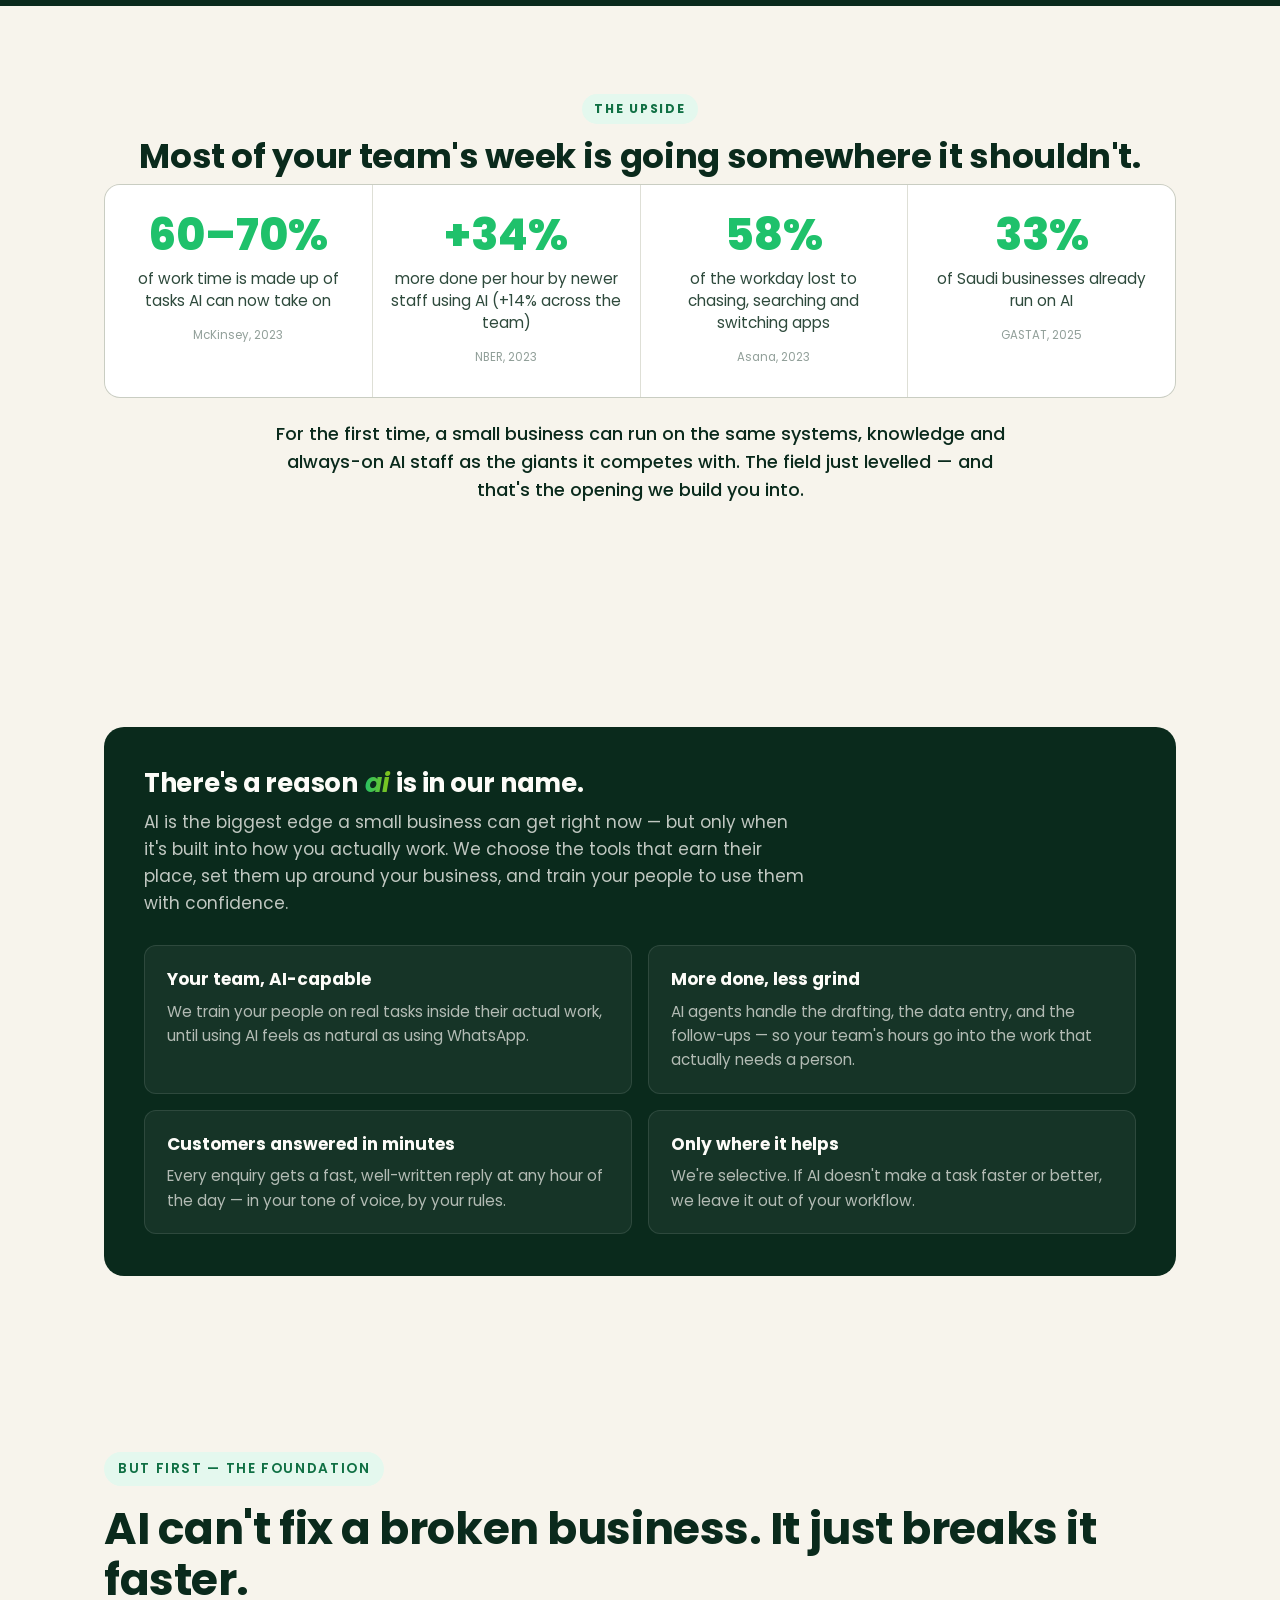
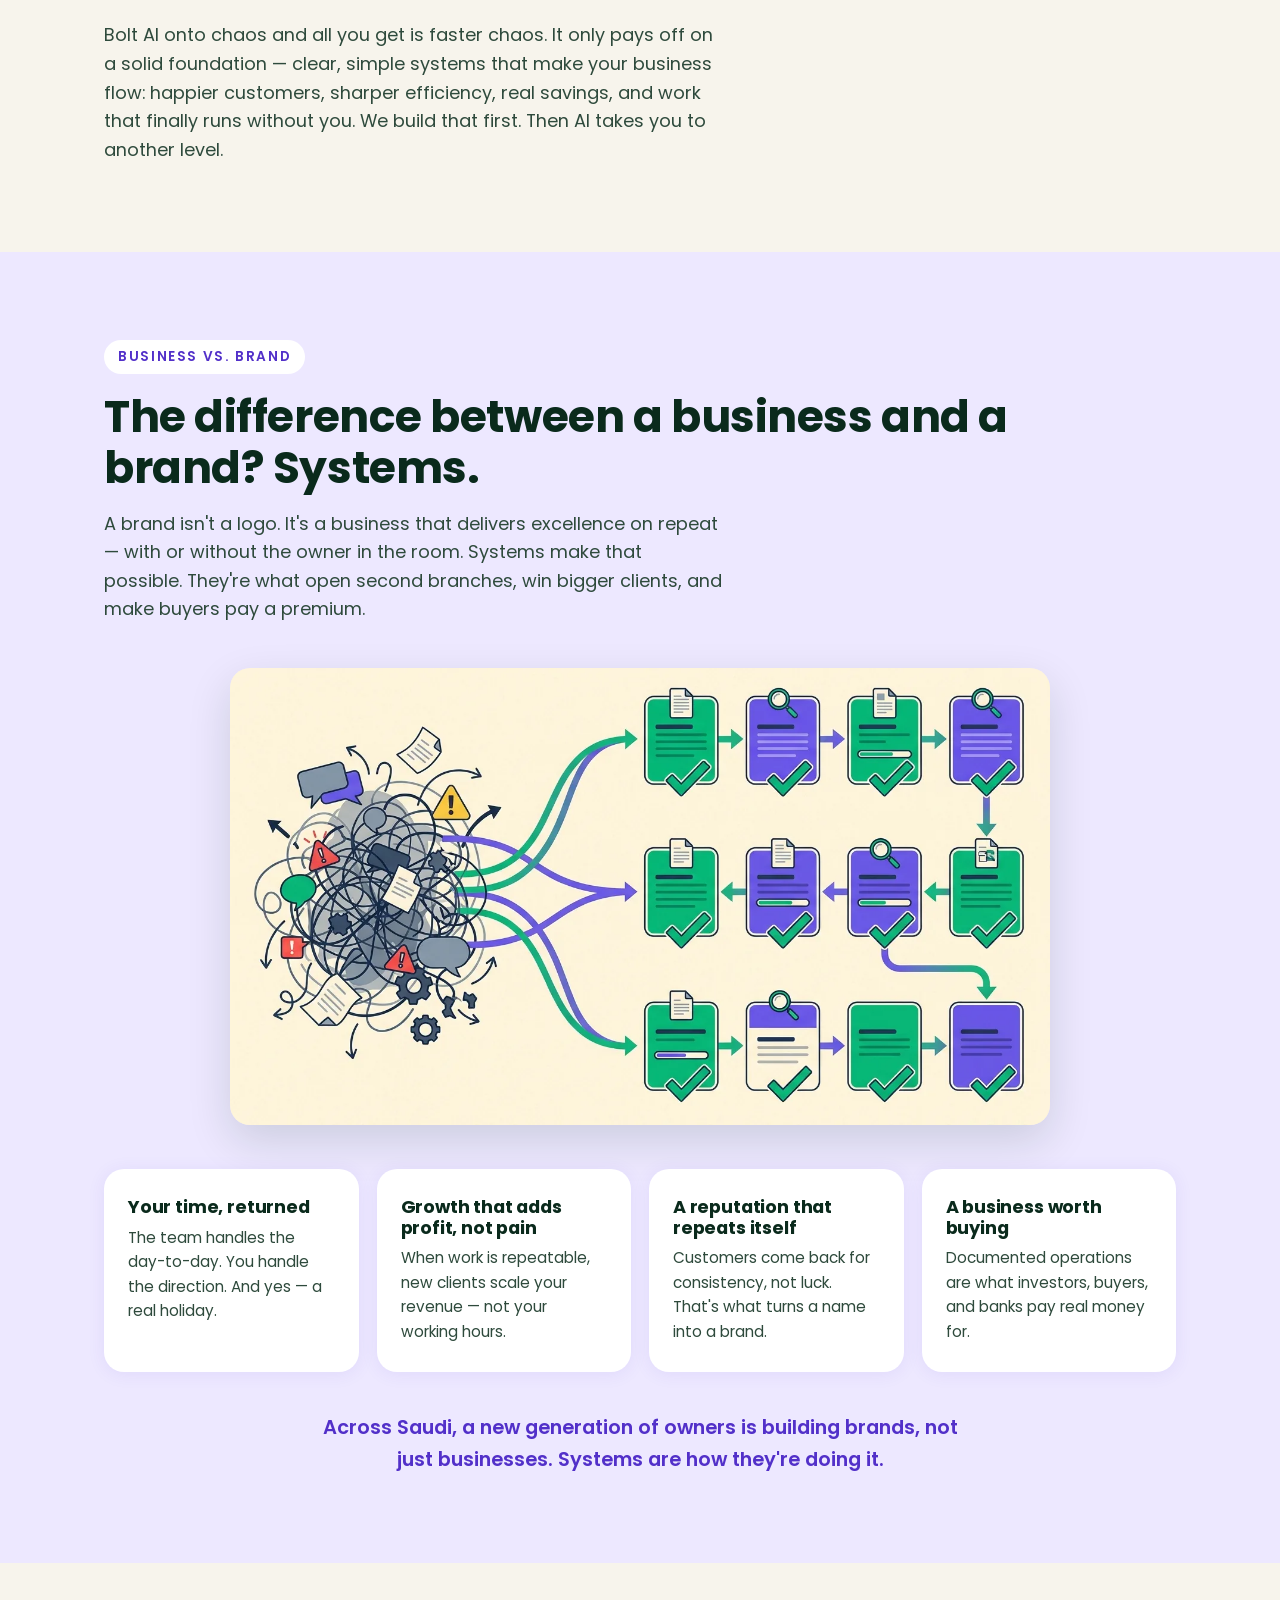
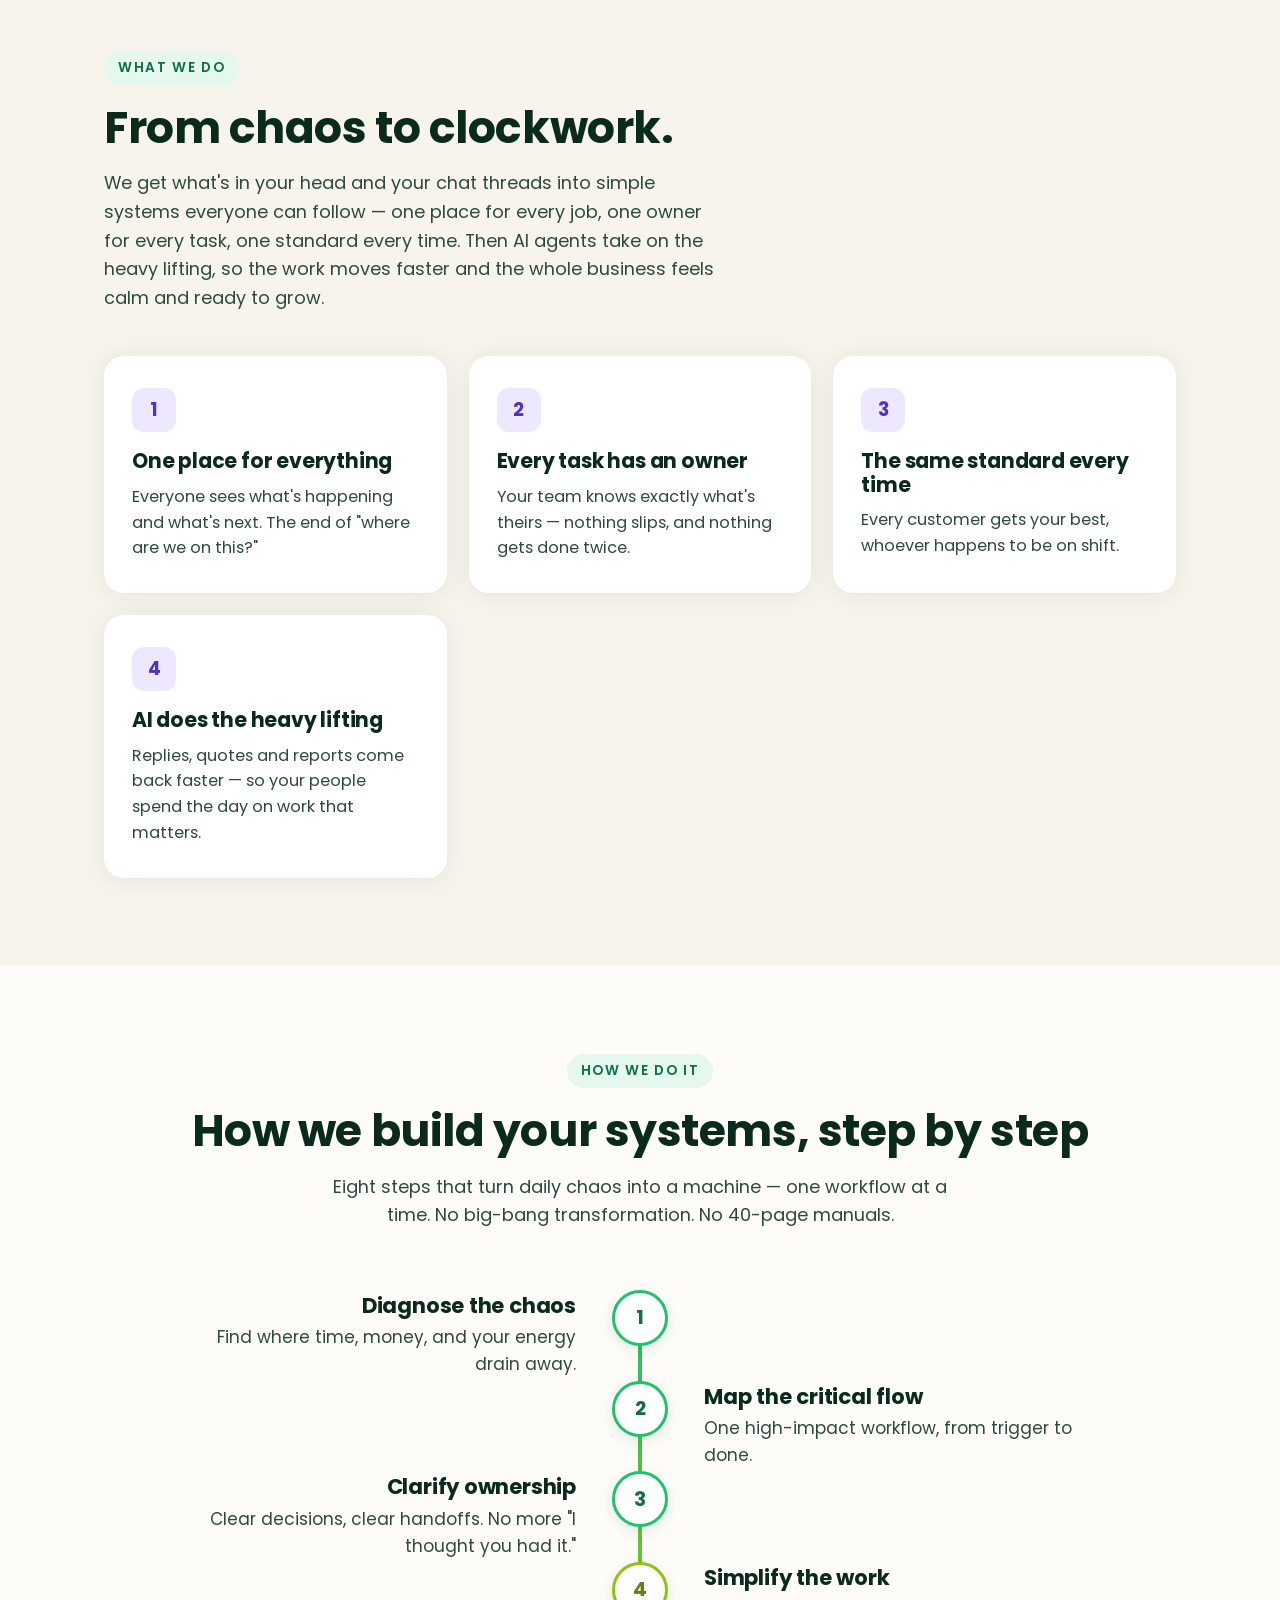
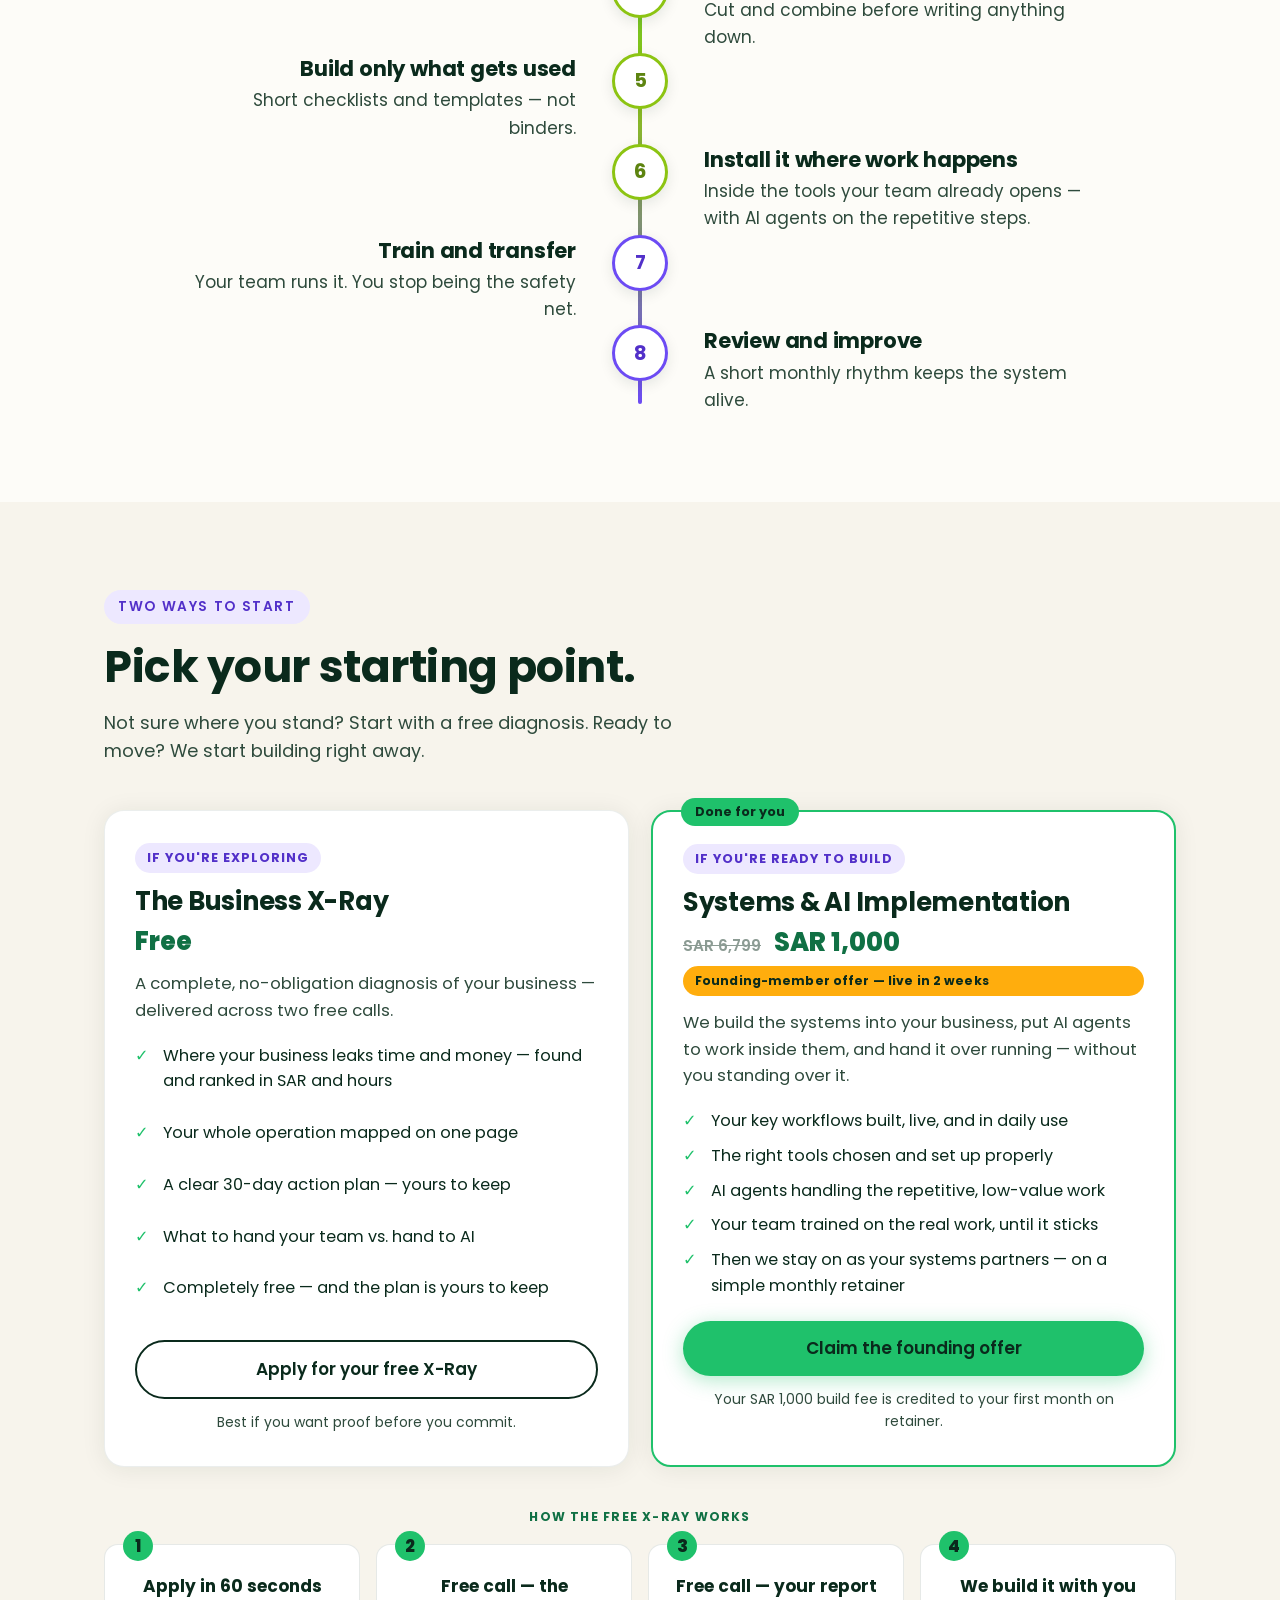
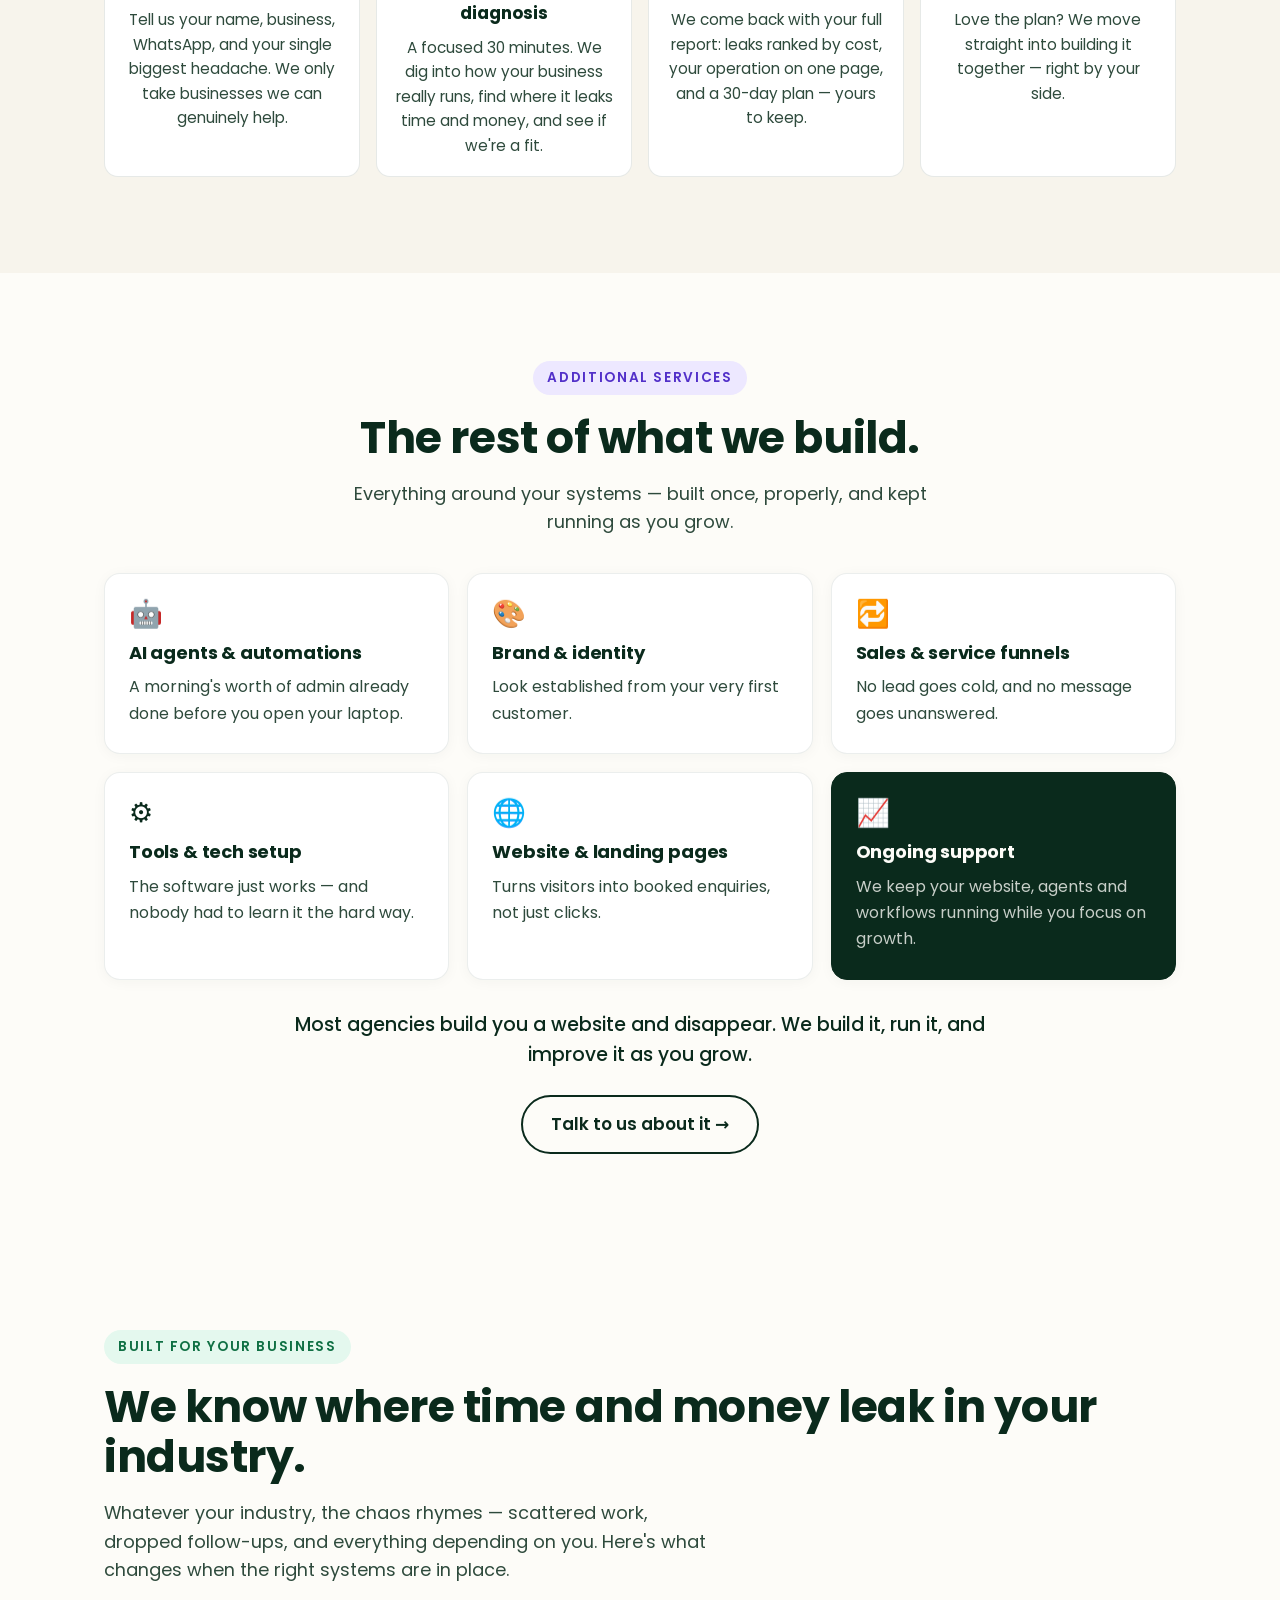
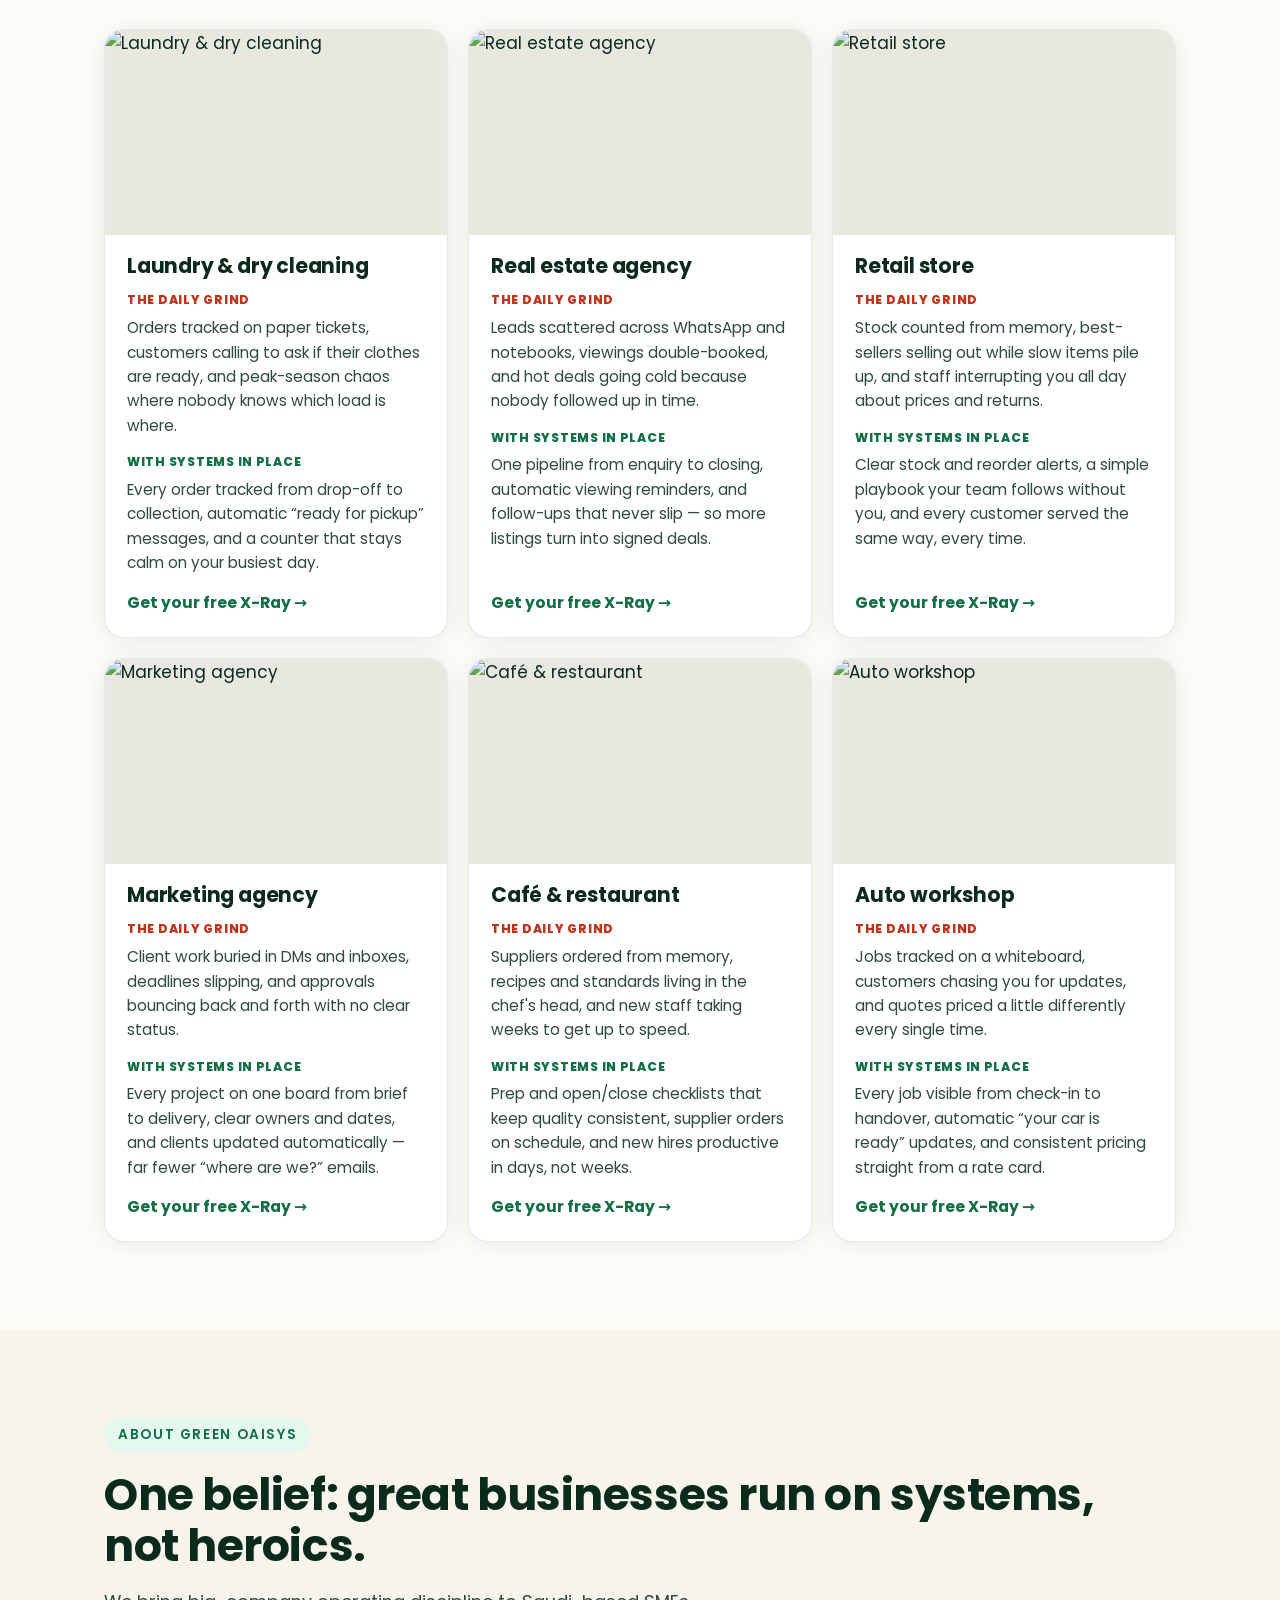
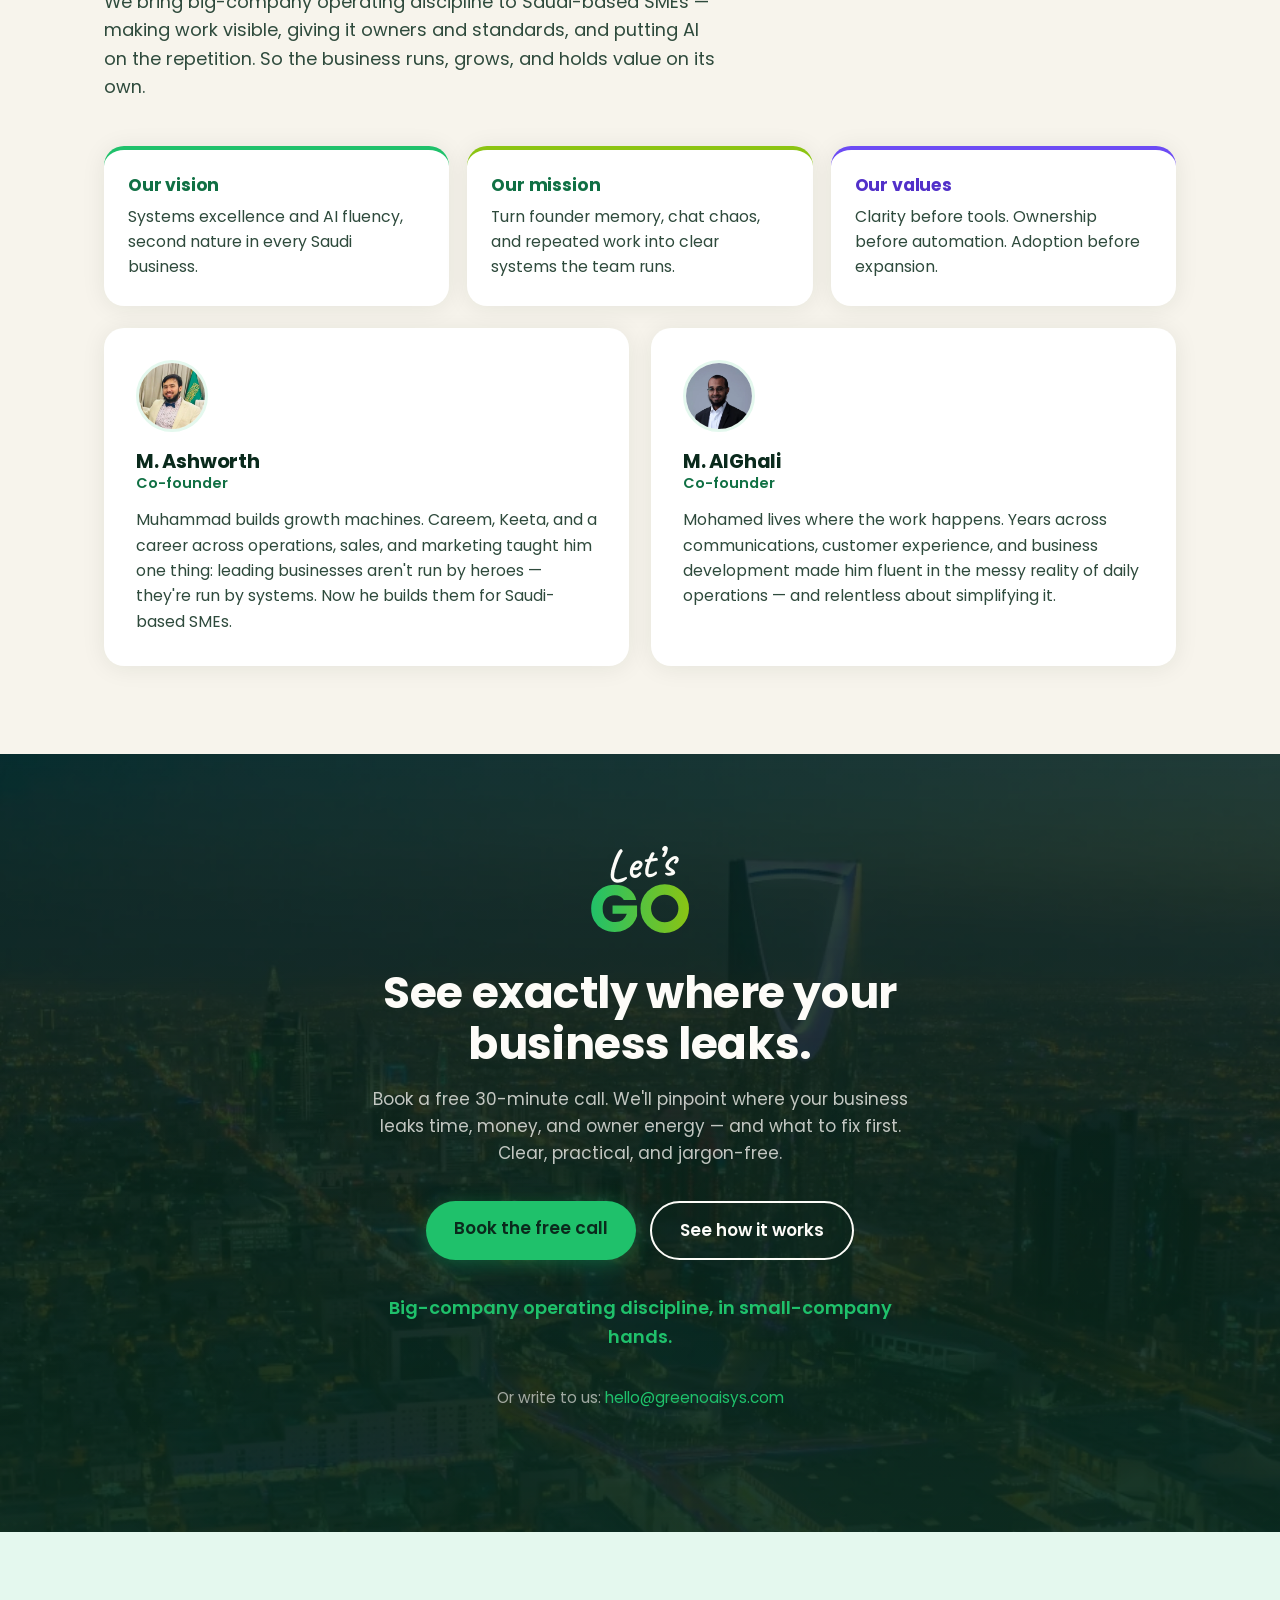
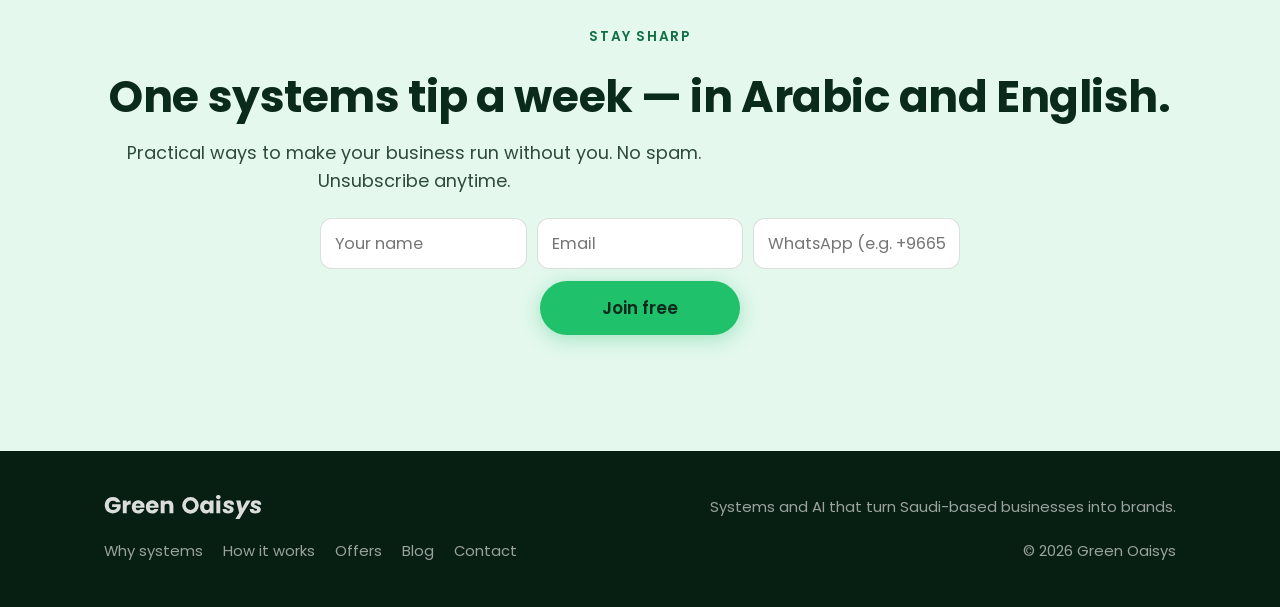
==== commit 737db1b3: "Add files via upload" ====
--- a/index.html
+++ b/index.html
@@ -12,7 +12,7 @@
   <link rel="preconnect" href="https://fonts.googleapis.com">
   <link rel="preconnect" href="https://fonts.gstatic.com" crossorigin>
   <link href="https://fonts.googleapis.com/css2?family=Poppins:wght@400;500;600;700&family=IBM+Plex+Sans+Arabic:wght@400;500;700&family=Caveat:wght@600&display=swap" rel="stylesheet">
-  <link rel="stylesheet" href="css/style.css?v=19">
+  <link rel="stylesheet" href="css/style.css?v=20">
   <!-- Calendly popup widget -->
   <link href="https://assets.calendly.com/assets/external/widget.css" rel="stylesheet">
   <script src="https://assets.calendly.com/assets/external/widget.js" type="text/javascript" async></script>
@@ -137,16 +137,62 @@
     <!-- ================= Stats dashboard ================= -->
     <section class="stats-band">
       <div class="container">
-        <span class="stats-kicker" data-i18n="stats_kicker">The upside</span>
-        <h2 class="stats-h2" data-i18n="stats_h2">Most of your team's week is going somewhere it shouldn't.</h2>
-        <p class="stats-sub" data-i18n="stats_sub">Independent research — not our promises.</p>
+        <span class="stats-kicker" data-i18n="stats_kicker">The AI opportunity</span>
+        <h2 class="stats-h2" data-i18n="stats_h2">AI is changing the game for small businesses.</h2>
         <div class="stats-grid">
-          <div class="stat"><div class="stat-n">58%</div><p class="stat-p" data-i18n="stat1_p">of the workday lost to chasing, searching and switching apps</p><span class="stat-src">Asana, 2023</span></div>
           <div class="stat"><div class="stat-n">60–70%</div><p class="stat-p" data-i18n="stat2_p">of work time is made up of tasks AI can now take on</p><span class="stat-src">McKinsey, 2023</span></div>
           <div class="stat"><div class="stat-n">+34%</div><p class="stat-p" data-i18n="stat3_p">more done per hour by newer staff using AI (+14% across the team)</p><span class="stat-src">NBER, 2023</span></div>
+          <div class="stat"><div class="stat-n">58%</div><p class="stat-p" data-i18n="stat1_p">of the workday lost to chasing, searching and switching apps</p><span class="stat-src">Asana, 2023</span></div>
           <div class="stat"><div class="stat-n">33%</div><p class="stat-p" data-i18n="stat4_p">of Saudi businesses already run on AI</p><span class="stat-src">GASTAT, 2025</span></div>
         </div>
-        <p class="stats-foot" data-i18n="stats_foot">For the first time, a small business can run on the same systems, knowledge and always-on AI staff as the giants it competes with. The field just levelled — and that's the opening we build you into.</p>
+        <p class="stats-foot" data-i18n="stats_foot">This edge won't stay open long. The businesses pairing systems with AI now will be very hard to catch — make sure you're one of them, not the one chasing.</p>
+      </div>
+    </section>
+
+    <!-- ================= AI section ================= -->
+    <section class="ai-section" id="ai">
+      <div class="container">
+<div class="ai-panel">
+          <h3 class="ai-title" data-i18n-html="ai_title">There's a reason <em>ai</em> is in our name.</h3>
+          <p class="ai-intro" data-i18n="ai_intro">AI is the biggest edge a small business can get right now — but only when it's built into how you actually work. We choose the tools that earn their place, set them up around your business, and train your people to use them with confidence.</p>
+          <div class="ai-grid">
+            <div class="ai-item"><h4 data-i18n="ai1_t">Your team, AI-capable</h4><p data-i18n="ai1_p">We train your people on real tasks inside their actual work, until using AI feels as natural as using WhatsApp.</p></div>
+            <div class="ai-item"><h4 data-i18n="ai2_t">More done, less grind</h4><p data-i18n="ai2_p">AI agents handle the drafting, the data entry, and the follow-ups — so your team's hours go into the work that actually needs a person.</p></div>
+            <div class="ai-item"><h4 data-i18n="ai3_t">Customers answered in minutes</h4><p data-i18n="ai3_p">Every enquiry gets a fast, well-written reply at any hour of the day — in your tone of voice, by your rules.</p></div>
+            <div class="ai-item"><h4 data-i18n="ai4_t">Only where it helps</h4><p data-i18n="ai4_p">We're selective. If AI doesn't make a task faster or better, we leave it out of your workflow.</p></div>
+          </div>
+        </div>
+      </div>
+    </section>
+
+    <!-- ================= Foundation ================= -->
+    <section class="foundation" id="foundation">
+      <div class="container">
+        <span class="kicker" data-i18n="found_kicker">But first — the foundation</span>
+        <h2 data-i18n="found_h2">AI can't fix a broken business. It just breaks it faster.</h2>
+        <p class="section-sub" data-i18n="found_sub">Bolt AI onto chaos and all you get is faster chaos. It only pays off on a solid foundation — clear, simple systems that make your business flow: happier customers, sharper efficiency, real savings, and work that finally runs without you. We build that first. Then AI takes you to another level.</p>
+      </div>
+    </section>
+
+    <!-- ================= Business vs. brand ================= -->
+    <section class="value" id="brand">
+      <div class="container">
+        <span class="kicker" data-i18n="brand_kicker">Business vs. brand</span>
+        <h2 data-i18n="brand_h2">The difference between a business and a brand? Systems.</h2>
+        <p class="section-sub" data-i18n="brand_sub">A brand isn't a logo. It's a business that delivers excellence on repeat — with or without the owner in the room. Systems make that possible. They're what open second branches, win bigger clients, and make buyers pay a premium.</p>
+
+        <!-- chaos → order visual -->
+        <div class="brand-photo-wrap">
+          <img class="brand-photo" src="assets/hf_20260708_150850_caef746a-1f48-4d58-b702-e0ef4dfb368e.webp" alt="Business chaos transforming into organized systems" loading="lazy">
+        </div>
+
+        <div class="value-grid">
+          <div class="value-card"><h3 data-i18n="value1_t">Your time, returned</h3><p data-i18n="value1_p">The team handles the day-to-day. You handle the direction. And yes — a real holiday.</p></div>
+          <div class="value-card"><h3 data-i18n="value2_t">Growth that adds profit, not pain</h3><p data-i18n="value2_p">When work is repeatable, new clients scale your revenue — not your working hours.</p></div>
+          <div class="value-card"><h3 data-i18n="value3_t">A reputation that repeats itself</h3><p data-i18n="value3_p">Customers come back for consistency, not luck. That's what turns a name into a brand.</p></div>
+          <div class="value-card"><h3 data-i18n="value4_t">A business worth buying</h3><p data-i18n="value4_p">Documented operations are what investors, buyers, and banks pay real money for.</p></div>
+        </div>
+        <p class="saudi-line" data-i18n="saudi_line">Across Saudi, a new generation of owners is building brands, not just businesses. Systems are how they're doing it.</p>
       </div>
     </section>
 
@@ -162,125 +208,6 @@
           <div class="pillar"><span class="pillar-num">3</span><h3 data-i18n="pillar3_t">The same standard every time</h3><p data-i18n="pillar3_p">Every customer gets your best, whoever happens to be on shift.</p></div>
           <div class="pillar"><span class="pillar-num">4</span><h3 data-i18n="pillar4_t">AI does the heavy lifting</h3><p data-i18n="pillar4_p">Replies, quotes and reports come back faster — so your people spend the day on work that matters.</p></div>
         </div>
-        <div class="ai-panel">
-          <h3 class="ai-title" data-i18n-html="ai_title">There's a reason <em>ai</em> is in our name.</h3>
-          <p class="ai-intro" data-i18n="ai_intro">AI is the biggest edge a small business can get right now — but only when it's built into how you actually work. We choose the tools that earn their place, set them up around your business, and train your people to use them with confidence.</p>
-          <div class="ai-grid">
-            <div class="ai-item"><h4 data-i18n="ai1_t">Your team, AI-capable</h4><p data-i18n="ai1_p">We train your people on real tasks inside their actual work, until using AI feels as natural as using WhatsApp.</p></div>
-            <div class="ai-item"><h4 data-i18n="ai2_t">More done, less grind</h4><p data-i18n="ai2_p">AI agents handle the drafting, the data entry, and the follow-ups — so your team's hours go into the work that actually needs a person.</p></div>
-            <div class="ai-item"><h4 data-i18n="ai3_t">Customers answered in minutes</h4><p data-i18n="ai3_p">Every enquiry gets a fast, well-written reply at any hour of the day — in your tone of voice, by your rules.</p></div>
-            <div class="ai-item"><h4 data-i18n="ai4_t">Only where it helps</h4><p data-i18n="ai4_p">We're selective. If AI doesn't make a task faster or better, we leave it out of your workflow.</p></div>
-          </div>
-        </div>
-      </div>
-    </section>
-
-
-    <!-- ================= Your team ================= -->
-    <section class="team">
-      <div class="container">
-        <span class="kicker" data-i18n="team_kicker">Your team feels it first</span>
-        <h2 data-i18n="team_h2">Good systems remove the red tape — they don't add it.</h2>
-        <p class="section-sub" data-i18n="team_p">Your people stop guessing, stop chasing updates, and stop redoing work that was already done. New hires find their feet in days, not months — and everyone gets to spend their time on work they're actually proud of.</p>
-      </div>
-    </section>
-
-    <!-- ================= Proof / case studies ================= -->
-    <section class="proof" id="proof">
-      <div class="container">
-        <span class="kicker" data-i18n="proof_kicker">Built for your business</span>
-        <h2 data-i18n="proof_h2">We know where time and money leak in your industry.</h2>
-        <p class="section-sub" data-i18n="proof_sub">Whatever your industry, the chaos rhymes — scattered work, dropped follow-ups, and everything depending on you. Here's what changes when the right systems are in place.</p>
-        <div class="case-grid">
-          <article class="case">
-            <div class="case-img"><img src="https://images.unsplash.com/photo-1604335398980-ededcadcc37d?auto=format&fit=crop&w=800&h=520&q=70" alt="Laundry & dry cleaning" loading="lazy" width="800" height="520"></div>
-            <div class="case-body">
-              <h3 data-i18n="ind1_name">Laundry & dry cleaning</h3>
-              <span class="case-k pain" data-i18n="proof_pain">The daily grind</span>
-              <p class="case-p" data-i18n="ind1_pain">Orders tracked on paper tickets, customers calling to ask if their clothes are ready, and peak-season chaos where nobody knows which load is where.</p>
-              <span class="case-k fix" data-i18n="proof_fix">With systems in place</span>
-              <p class="case-p" data-i18n="ind1_fix">Every order tracked from drop-off to collection, automatic “ready for pickup” messages, and a counter that stays calm on your busiest day.</p>
-              <a href="https://calendly.com/greenoaisys/30min" class="case-cta calendly-open" data-i18n="proof_cta">Get your free X-Ray →</a>
-            </div>
-          </article>
-          <article class="case">
-            <div class="case-img"><img src="https://images.unsplash.com/photo-1497366811353-6870744d04b2?auto=format&fit=crop&w=800&h=520&q=70" alt="Real estate agency" loading="lazy" width="800" height="520"></div>
-            <div class="case-body">
-              <h3 data-i18n="ind2_name">Real estate agency</h3>
-              <span class="case-k pain" data-i18n="proof_pain">The daily grind</span>
-              <p class="case-p" data-i18n="ind2_pain">Leads scattered across WhatsApp and notebooks, viewings double-booked, and hot deals going cold because nobody followed up in time.</p>
-              <span class="case-k fix" data-i18n="proof_fix">With systems in place</span>
-              <p class="case-p" data-i18n="ind2_fix">One pipeline from enquiry to closing, automatic viewing reminders, and follow-ups that never slip — so more listings turn into signed deals.</p>
-              <a href="https://calendly.com/greenoaisys/30min" class="case-cta calendly-open" data-i18n="proof_cta">Get your free X-Ray →</a>
-            </div>
-          </article>
-          <article class="case">
-            <div class="case-img"><img src="https://images.unsplash.com/photo-1441984904996-e0b6ba687e04?auto=format&fit=crop&w=800&h=520&q=70" alt="Retail store" loading="lazy" width="800" height="520"></div>
-            <div class="case-body">
-              <h3 data-i18n="ind3_name">Retail store</h3>
-              <span class="case-k pain" data-i18n="proof_pain">The daily grind</span>
-              <p class="case-p" data-i18n="ind3_pain">Stock counted from memory, best-sellers selling out while slow items pile up, and staff interrupting you all day about prices and returns.</p>
-              <span class="case-k fix" data-i18n="proof_fix">With systems in place</span>
-              <p class="case-p" data-i18n="ind3_fix">Clear stock and reorder alerts, a simple playbook your team follows without you, and every customer served the same way, every time.</p>
-              <a href="https://calendly.com/greenoaisys/30min" class="case-cta calendly-open" data-i18n="proof_cta">Get your free X-Ray →</a>
-            </div>
-          </article>
-          <article class="case">
-            <div class="case-img"><img src="https://images.unsplash.com/photo-1594732832278-abd644401426?auto=format&fit=crop&w=800&h=520&q=70" alt="Marketing agency" loading="lazy" width="800" height="520"></div>
-            <div class="case-body">
-              <h3 data-i18n="ind4_name">Marketing agency</h3>
-              <span class="case-k pain" data-i18n="proof_pain">The daily grind</span>
-              <p class="case-p" data-i18n="ind4_pain">Client work buried in DMs and inboxes, deadlines slipping, and approvals bouncing back and forth with no clear status.</p>
-              <span class="case-k fix" data-i18n="proof_fix">With systems in place</span>
-              <p class="case-p" data-i18n="ind4_fix">Every project on one board from brief to delivery, clear owners and dates, and clients updated automatically — far fewer “where are we?” emails.</p>
-              <a href="https://calendly.com/greenoaisys/30min" class="case-cta calendly-open" data-i18n="proof_cta">Get your free X-Ray →</a>
-            </div>
-          </article>
-          <article class="case">
-            <div class="case-img"><img src="https://images.unsplash.com/photo-1516197227520-4d1c419f6ec6?auto=format&fit=crop&w=800&h=520&q=70" alt="Café & restaurant" loading="lazy" width="800" height="520"></div>
-            <div class="case-body">
-              <h3 data-i18n="ind5_name">Café & restaurant</h3>
-              <span class="case-k pain" data-i18n="proof_pain">The daily grind</span>
-              <p class="case-p" data-i18n="ind5_pain">Suppliers ordered from memory, recipes and standards living in the chef's head, and new staff taking weeks to get up to speed.</p>
-              <span class="case-k fix" data-i18n="proof_fix">With systems in place</span>
-              <p class="case-p" data-i18n="ind5_fix">Prep and open/close checklists that keep quality consistent, supplier orders on schedule, and new hires productive in days, not weeks.</p>
-              <a href="https://calendly.com/greenoaisys/30min" class="case-cta calendly-open" data-i18n="proof_cta">Get your free X-Ray →</a>
-            </div>
-          </article>
-          <article class="case">
-            <div class="case-img"><img src="https://images.unsplash.com/photo-1618312980096-873bd19759a0?auto=format&fit=crop&w=800&h=520&q=70" alt="Auto workshop" loading="lazy" width="800" height="520"></div>
-            <div class="case-body">
-              <h3 data-i18n="ind6_name">Auto workshop</h3>
-              <span class="case-k pain" data-i18n="proof_pain">The daily grind</span>
-              <p class="case-p" data-i18n="ind6_pain">Jobs tracked on a whiteboard, customers chasing you for updates, and quotes priced a little differently every single time.</p>
-              <span class="case-k fix" data-i18n="proof_fix">With systems in place</span>
-              <p class="case-p" data-i18n="ind6_fix">Every job visible from check-in to handover, automatic “your car is ready” updates, and consistent pricing straight from a rate card.</p>
-              <a href="https://calendly.com/greenoaisys/30min" class="case-cta calendly-open" data-i18n="proof_cta">Get your free X-Ray →</a>
-            </div>
-          </article>
-        </div>
-      </div>
-    </section>
-
-    <!-- ================= Business vs. brand ================= -->
-    <section class="value" id="brand">
-      <div class="container">
-        <span class="kicker" data-i18n="brand_kicker">Business vs. brand</span>
-        <h2 data-i18n="brand_h2">The difference between a business and a brand? Systems.</h2>
-        <p class="section-sub" data-i18n="brand_sub">A brand isn't a logo. It's a business that delivers excellence on repeat — with or without the owner in the room. Systems make that possible. They're what open second branches, win bigger clients, and make buyers pay a premium.</p>
-
-        <!-- chaos → order visual -->
-        <div class="brand-photo-wrap">
-          <img class="brand-photo" src="assets/hf_20260708_150850_caef746a-1f48-4d58-b702-e0ef4dfb368e.webp" alt="Business chaos transforming into organized systems" loading="lazy">
-        </div>
-
-        <div class="value-grid">
-          <div class="value-card"><h3 data-i18n="value1_t">Your time, returned</h3><p data-i18n="value1_p">The team handles the day-to-day. You handle the direction. And yes — a real holiday.</p></div>
-          <div class="value-card"><h3 data-i18n="value2_t">Growth that adds profit, not pain</h3><p data-i18n="value2_p">When work is repeatable, new clients scale your revenue — not your working hours.</p></div>
-          <div class="value-card"><h3 data-i18n="value3_t">A reputation that repeats itself</h3><p data-i18n="value3_p">Customers come back for consistency, not luck. That's what turns a name into a brand.</p></div>
-          <div class="value-card"><h3 data-i18n="value4_t">A business worth buying</h3><p data-i18n="value4_p">Documented operations are what investors, buyers, and banks pay real money for.</p></div>
-        </div>
-        <p class="saudi-line" data-i18n="saudi_line">Across Saudi, a new generation of owners is building brands, not just businesses. Systems are how they're doing it.</p>
       </div>
     </section>
 
@@ -406,6 +333,83 @@
       </div>
     </section>
 
+    <!-- ================= Proof / case studies ================= -->
+    <section class="proof" id="proof">
+      <div class="container">
+        <span class="kicker" data-i18n="proof_kicker">Built for your business</span>
+        <h2 data-i18n="proof_h2">We know where time and money leak in your industry.</h2>
+        <p class="section-sub" data-i18n="proof_sub">Whatever your industry, the chaos rhymes — scattered work, dropped follow-ups, and everything depending on you. Here's what changes when the right systems are in place.</p>
+        <div class="case-grid">
+          <article class="case">
+            <div class="case-img"><img src="https://images.unsplash.com/photo-1604335398980-ededcadcc37d?auto=format&fit=crop&w=800&h=520&q=70" alt="Laundry & dry cleaning" loading="lazy" width="800" height="520"></div>
+            <div class="case-body">
+              <h3 data-i18n="ind1_name">Laundry & dry cleaning</h3>
+              <span class="case-k pain" data-i18n="proof_pain">The daily grind</span>
+              <p class="case-p" data-i18n="ind1_pain">Orders tracked on paper tickets, customers calling to ask if their clothes are ready, and peak-season chaos where nobody knows which load is where.</p>
+              <span class="case-k fix" data-i18n="proof_fix">With systems in place</span>
+              <p class="case-p" data-i18n="ind1_fix">Every order tracked from drop-off to collection, automatic “ready for pickup” messages, and a counter that stays calm on your busiest day.</p>
+              <a href="https://calendly.com/greenoaisys/30min" class="case-cta calendly-open" data-i18n="proof_cta">Get your free X-Ray →</a>
+            </div>
+          </article>
+          <article class="case">
+            <div class="case-img"><img src="https://images.unsplash.com/photo-1497366811353-6870744d04b2?auto=format&fit=crop&w=800&h=520&q=70" alt="Real estate agency" loading="lazy" width="800" height="520"></div>
+            <div class="case-body">
+              <h3 data-i18n="ind2_name">Real estate agency</h3>
+              <span class="case-k pain" data-i18n="proof_pain">The daily grind</span>
+              <p class="case-p" data-i18n="ind2_pain">Leads scattered across WhatsApp and notebooks, viewings double-booked, and hot deals going cold because nobody followed up in time.</p>
+              <span class="case-k fix" data-i18n="proof_fix">With systems in place</span>
+              <p class="case-p" data-i18n="ind2_fix">One pipeline from enquiry to closing, automatic viewing reminders, and follow-ups that never slip — so more listings turn into signed deals.</p>
+              <a href="https://calendly.com/greenoaisys/30min" class="case-cta calendly-open" data-i18n="proof_cta">Get your free X-Ray →</a>
+            </div>
+          </article>
+          <article class="case">
+            <div class="case-img"><img src="https://images.unsplash.com/photo-1441984904996-e0b6ba687e04?auto=format&fit=crop&w=800&h=520&q=70" alt="Retail store" loading="lazy" width="800" height="520"></div>
+            <div class="case-body">
+              <h3 data-i18n="ind3_name">Retail store</h3>
+              <span class="case-k pain" data-i18n="proof_pain">The daily grind</span>
+              <p class="case-p" data-i18n="ind3_pain">Stock counted from memory, best-sellers selling out while slow items pile up, and staff interrupting you all day about prices and returns.</p>
+              <span class="case-k fix" data-i18n="proof_fix">With systems in place</span>
+              <p class="case-p" data-i18n="ind3_fix">Clear stock and reorder alerts, a simple playbook your team follows without you, and every customer served the same way, every time.</p>
+              <a href="https://calendly.com/greenoaisys/30min" class="case-cta calendly-open" data-i18n="proof_cta">Get your free X-Ray →</a>
+            </div>
+          </article>
+          <article class="case">
+            <div class="case-img"><img src="https://images.unsplash.com/photo-1594732832278-abd644401426?auto=format&fit=crop&w=800&h=520&q=70" alt="Marketing agency" loading="lazy" width="800" height="520"></div>
+            <div class="case-body">
+              <h3 data-i18n="ind4_name">Marketing agency</h3>
+              <span class="case-k pain" data-i18n="proof_pain">The daily grind</span>
+              <p class="case-p" data-i18n="ind4_pain">Client work buried in DMs and inboxes, deadlines slipping, and approvals bouncing back and forth with no clear status.</p>
+              <span class="case-k fix" data-i18n="proof_fix">With systems in place</span>
+              <p class="case-p" data-i18n="ind4_fix">Every project on one board from brief to delivery, clear owners and dates, and clients updated automatically — far fewer “where are we?” emails.</p>
+              <a href="https://calendly.com/greenoaisys/30min" class="case-cta calendly-open" data-i18n="proof_cta">Get your free X-Ray →</a>
+            </div>
+          </article>
+          <article class="case">
+            <div class="case-img"><img src="https://images.unsplash.com/photo-1516197227520-4d1c419f6ec6?auto=format&fit=crop&w=800&h=520&q=70" alt="Café & restaurant" loading="lazy" width="800" height="520"></div>
+            <div class="case-body">
+              <h3 data-i18n="ind5_name">Café & restaurant</h3>
+              <span class="case-k pain" data-i18n="proof_pain">The daily grind</span>
+              <p class="case-p" data-i18n="ind5_pain">Suppliers ordered from memory, recipes and standards living in the chef's head, and new staff taking weeks to get up to speed.</p>
+              <span class="case-k fix" data-i18n="proof_fix">With systems in place</span>
+              <p class="case-p" data-i18n="ind5_fix">Prep and open/close checklists that keep quality consistent, supplier orders on schedule, and new hires productive in days, not weeks.</p>
+              <a href="https://calendly.com/greenoaisys/30min" class="case-cta calendly-open" data-i18n="proof_cta">Get your free X-Ray →</a>
+            </div>
+          </article>
+          <article class="case">
+            <div class="case-img"><img src="https://images.unsplash.com/photo-1618312980096-873bd19759a0?auto=format&fit=crop&w=800&h=520&q=70" alt="Auto workshop" loading="lazy" width="800" height="520"></div>
+            <div class="case-body">
+              <h3 data-i18n="ind6_name">Auto workshop</h3>
+              <span class="case-k pain" data-i18n="proof_pain">The daily grind</span>
+              <p class="case-p" data-i18n="ind6_pain">Jobs tracked on a whiteboard, customers chasing you for updates, and quotes priced a little differently every single time.</p>
+              <span class="case-k fix" data-i18n="proof_fix">With systems in place</span>
+              <p class="case-p" data-i18n="ind6_fix">Every job visible from check-in to handover, automatic “your car is ready” updates, and consistent pricing straight from a rate card.</p>
+              <a href="https://calendly.com/greenoaisys/30min" class="case-cta calendly-open" data-i18n="proof_cta">Get your free X-Ray →</a>
+            </div>
+          </article>
+        </div>
+      </div>
+    </section>
+
     <!-- ================= Founders / proof ================= -->
     <section class="founders" id="founders">
       <div class="container">
@@ -496,6 +500,6 @@
     </svg>
   </a>
 
-  <script src="js/main.js?v=23"></script>
+  <script src="js/main.js?v=24"></script>
 </body>
 </html>
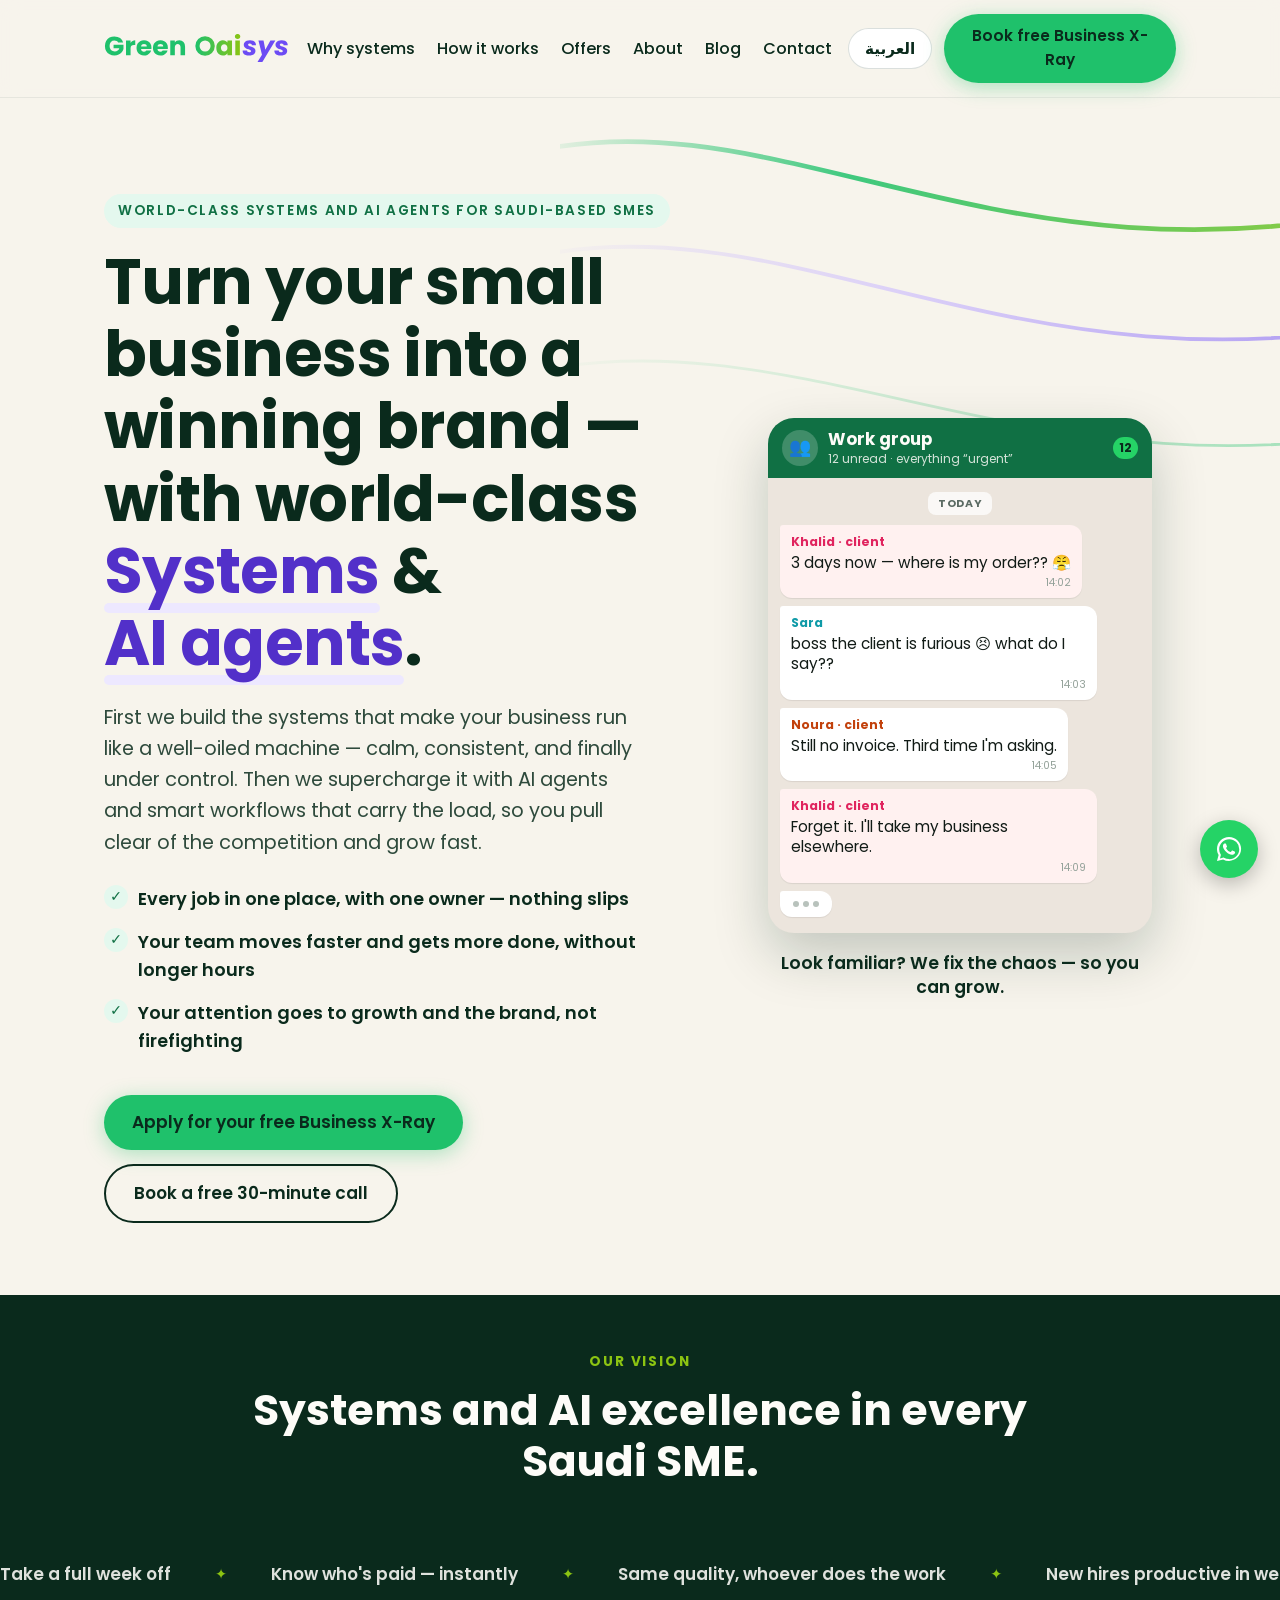
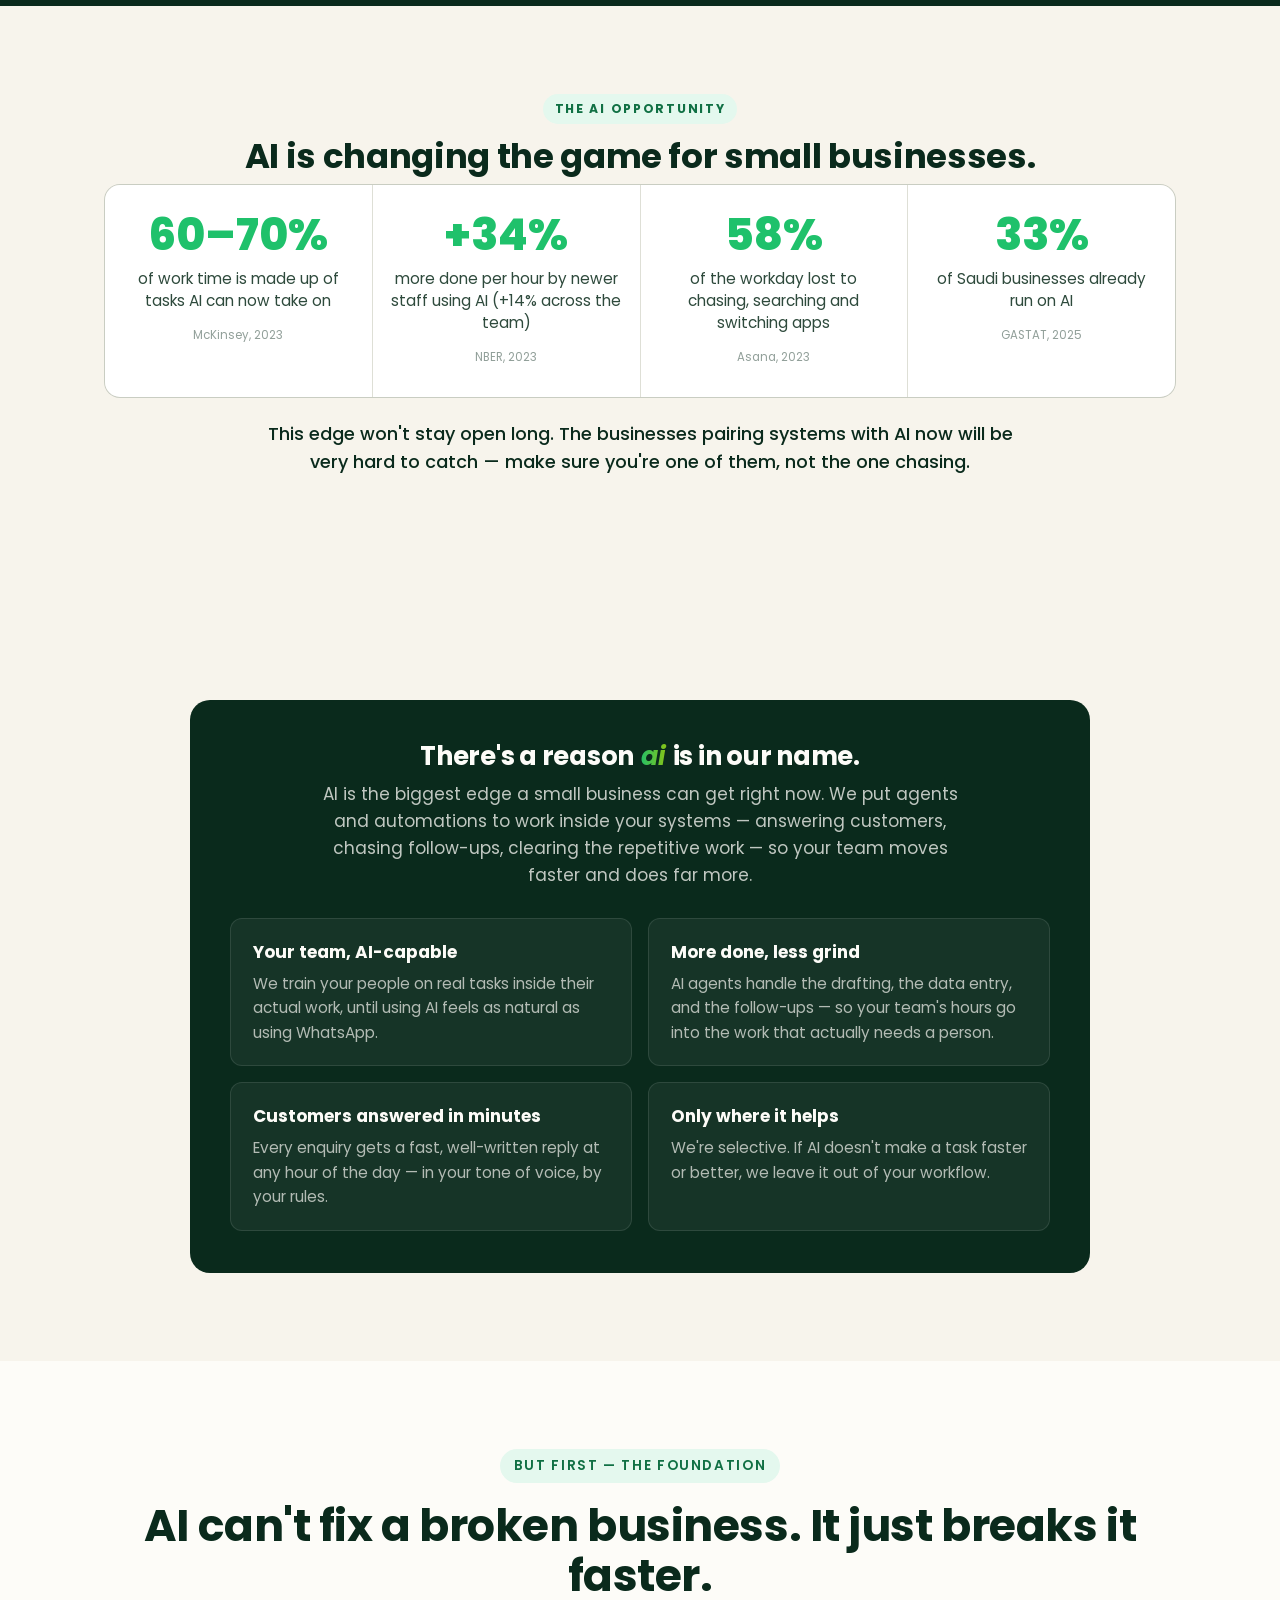
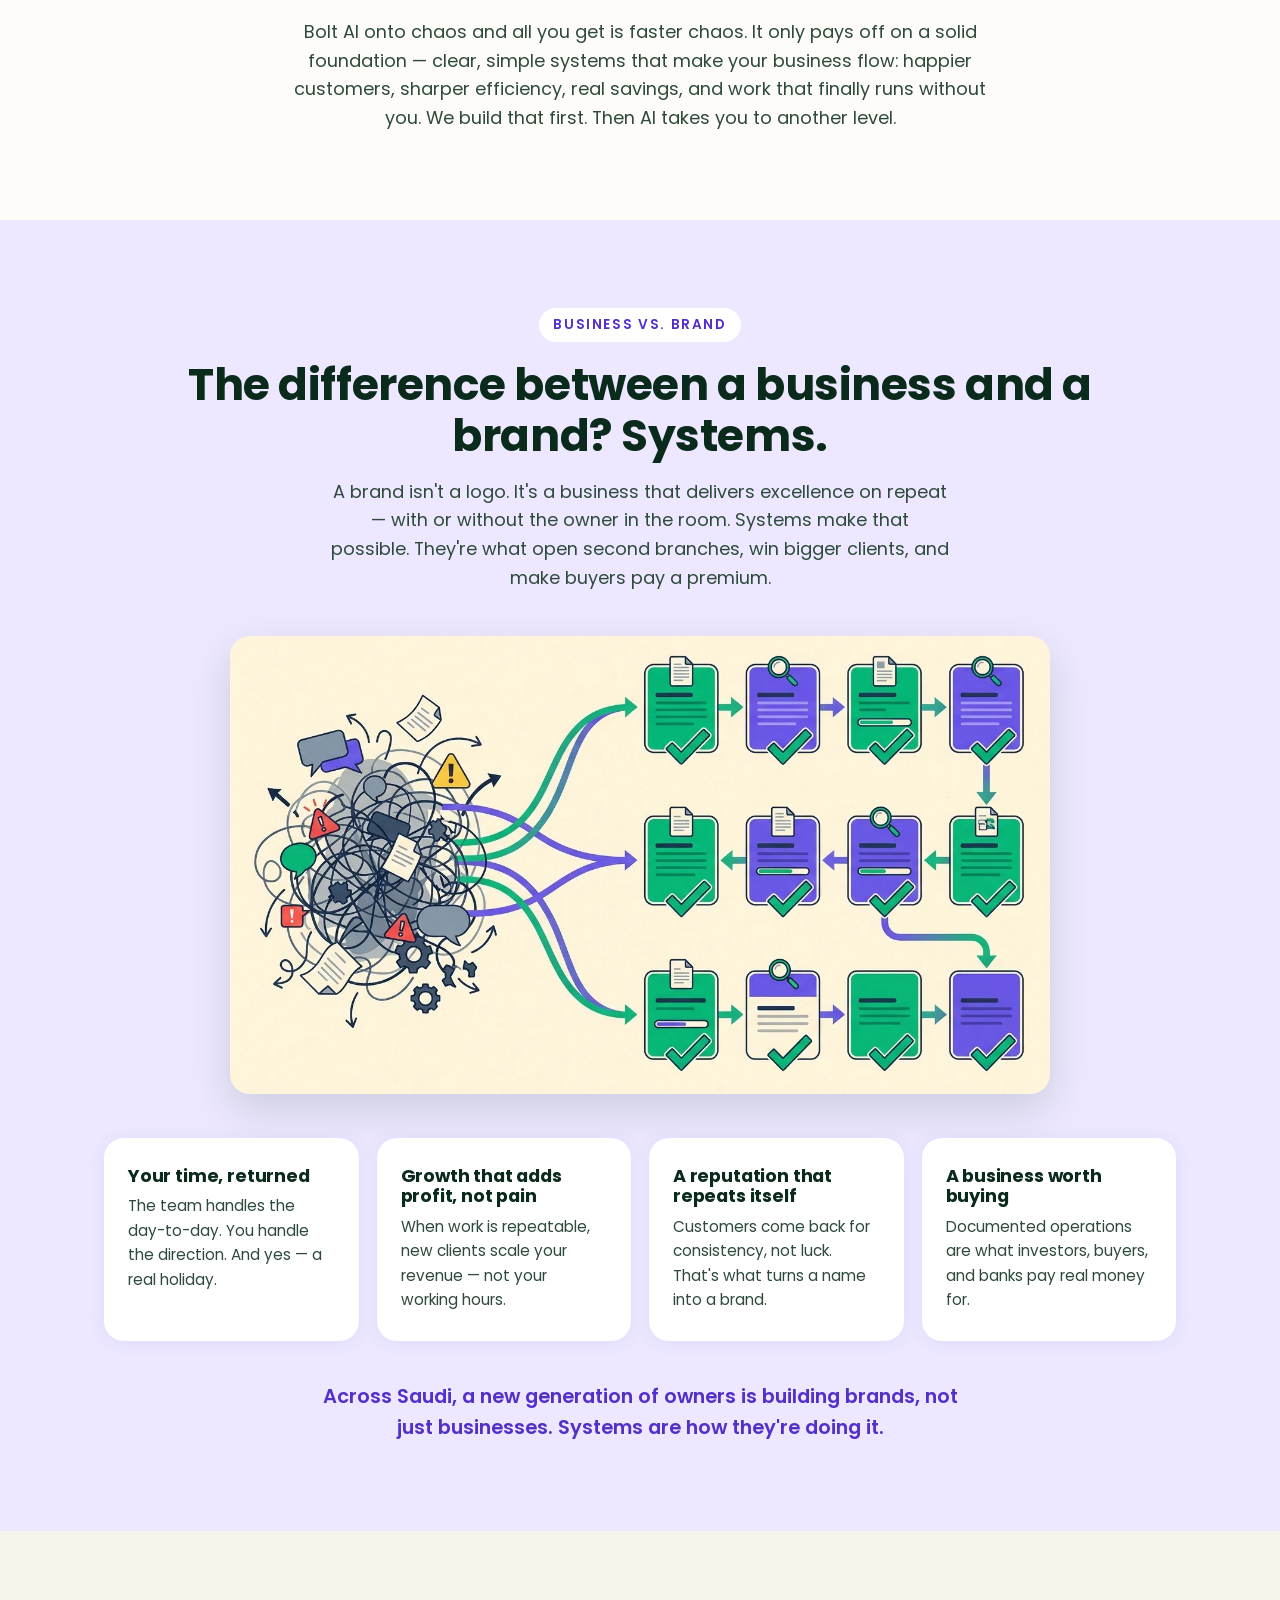
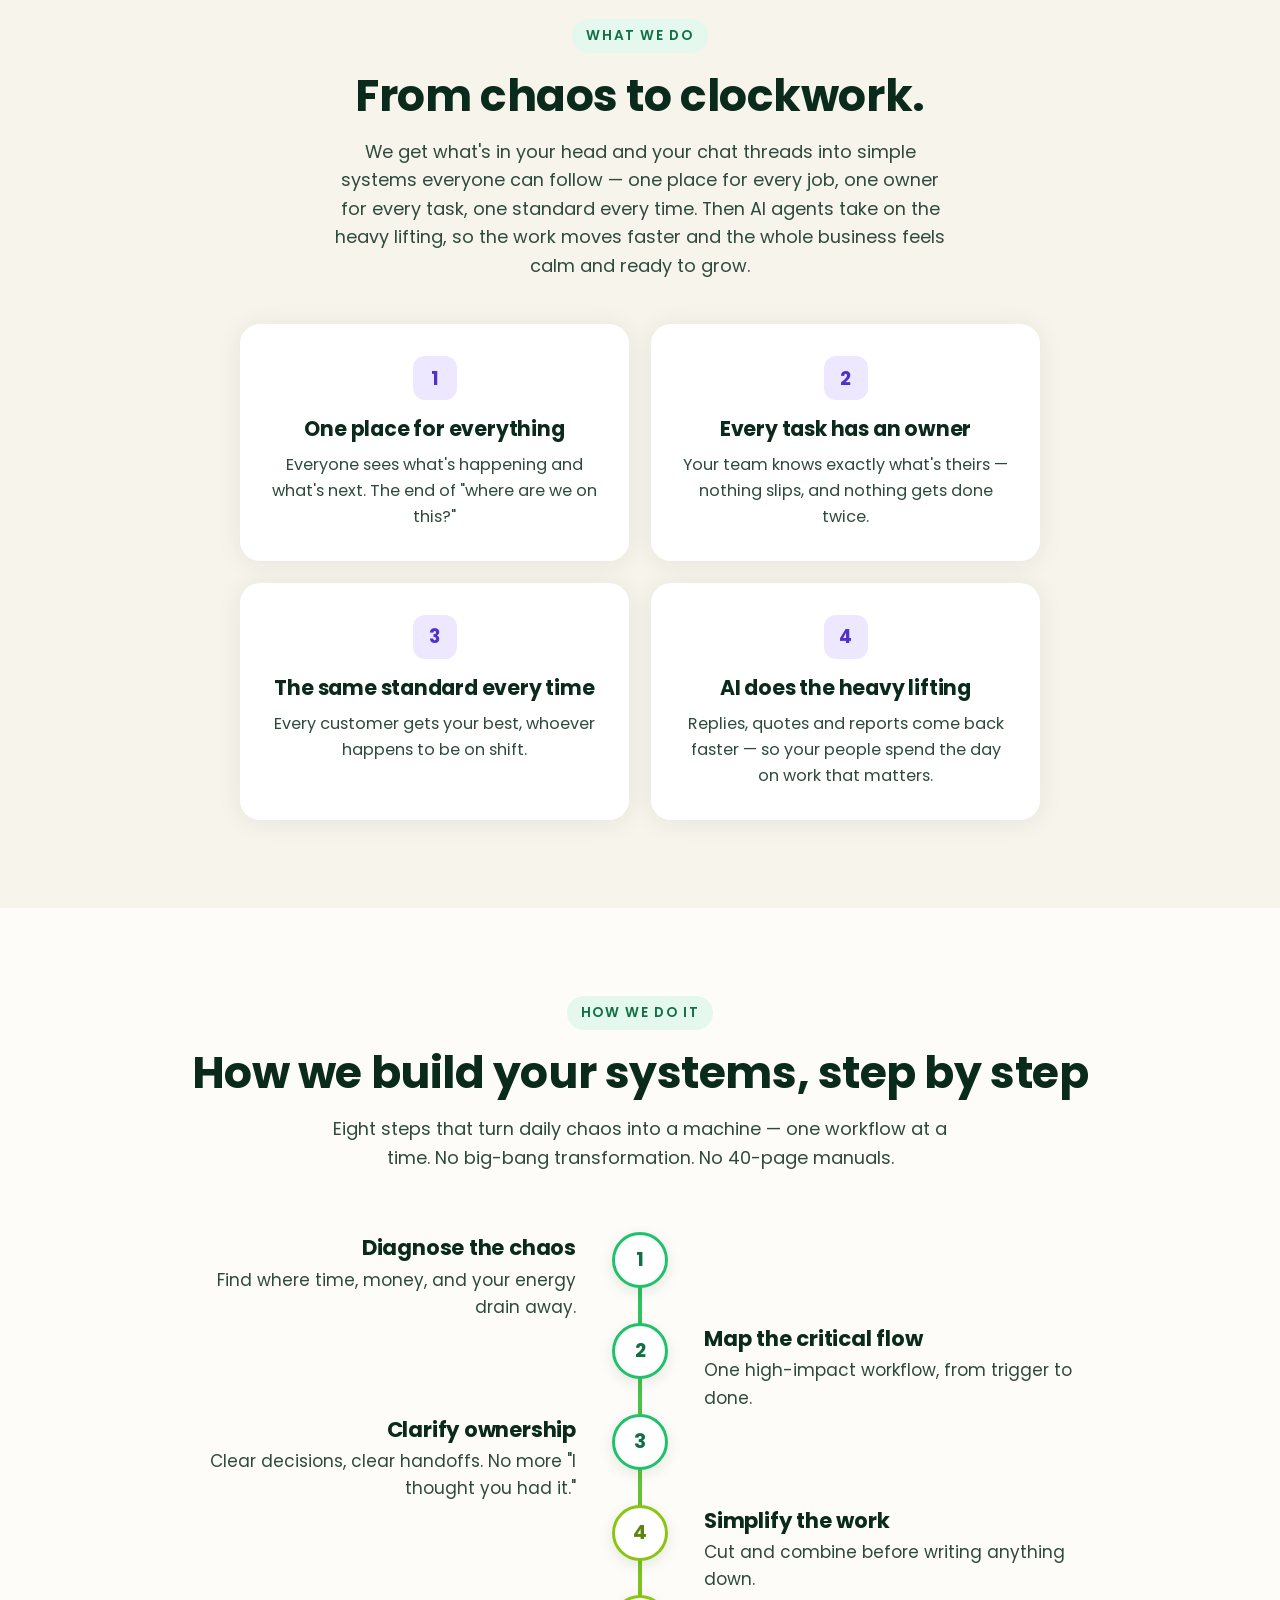
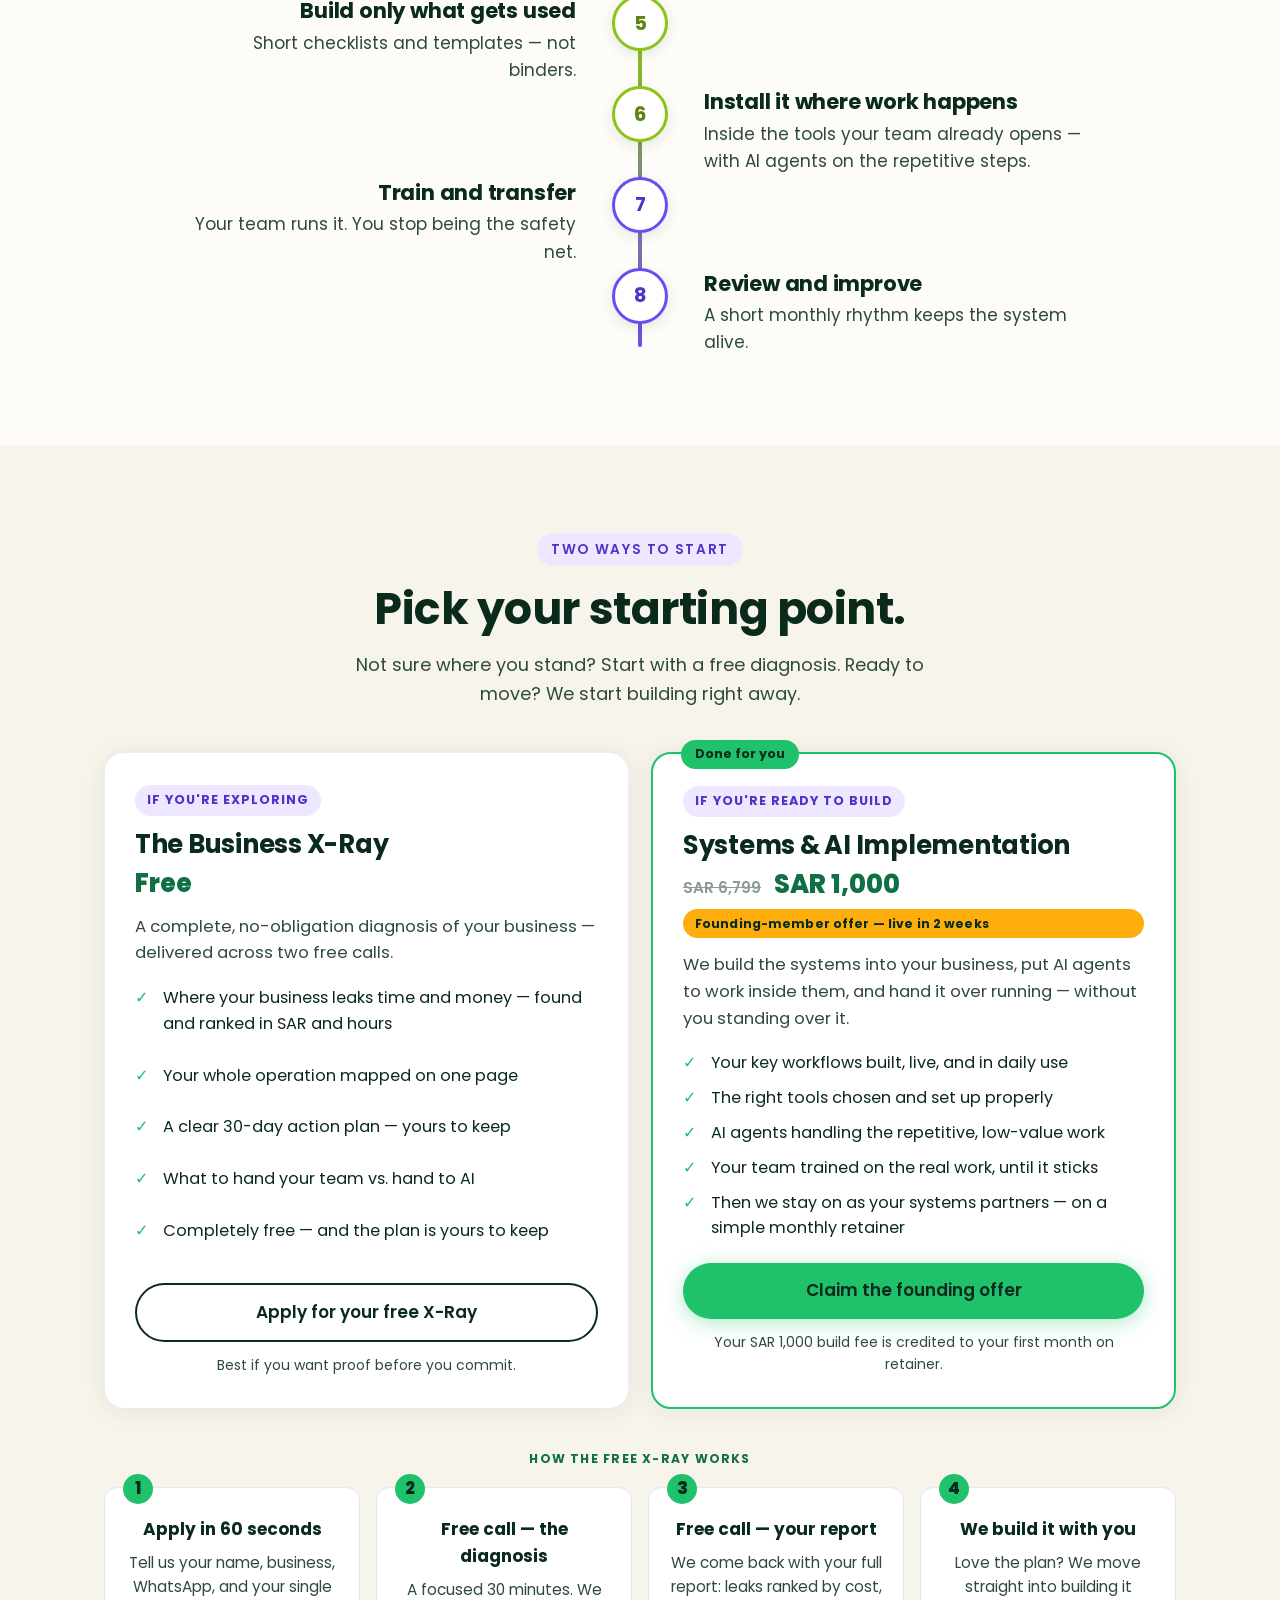
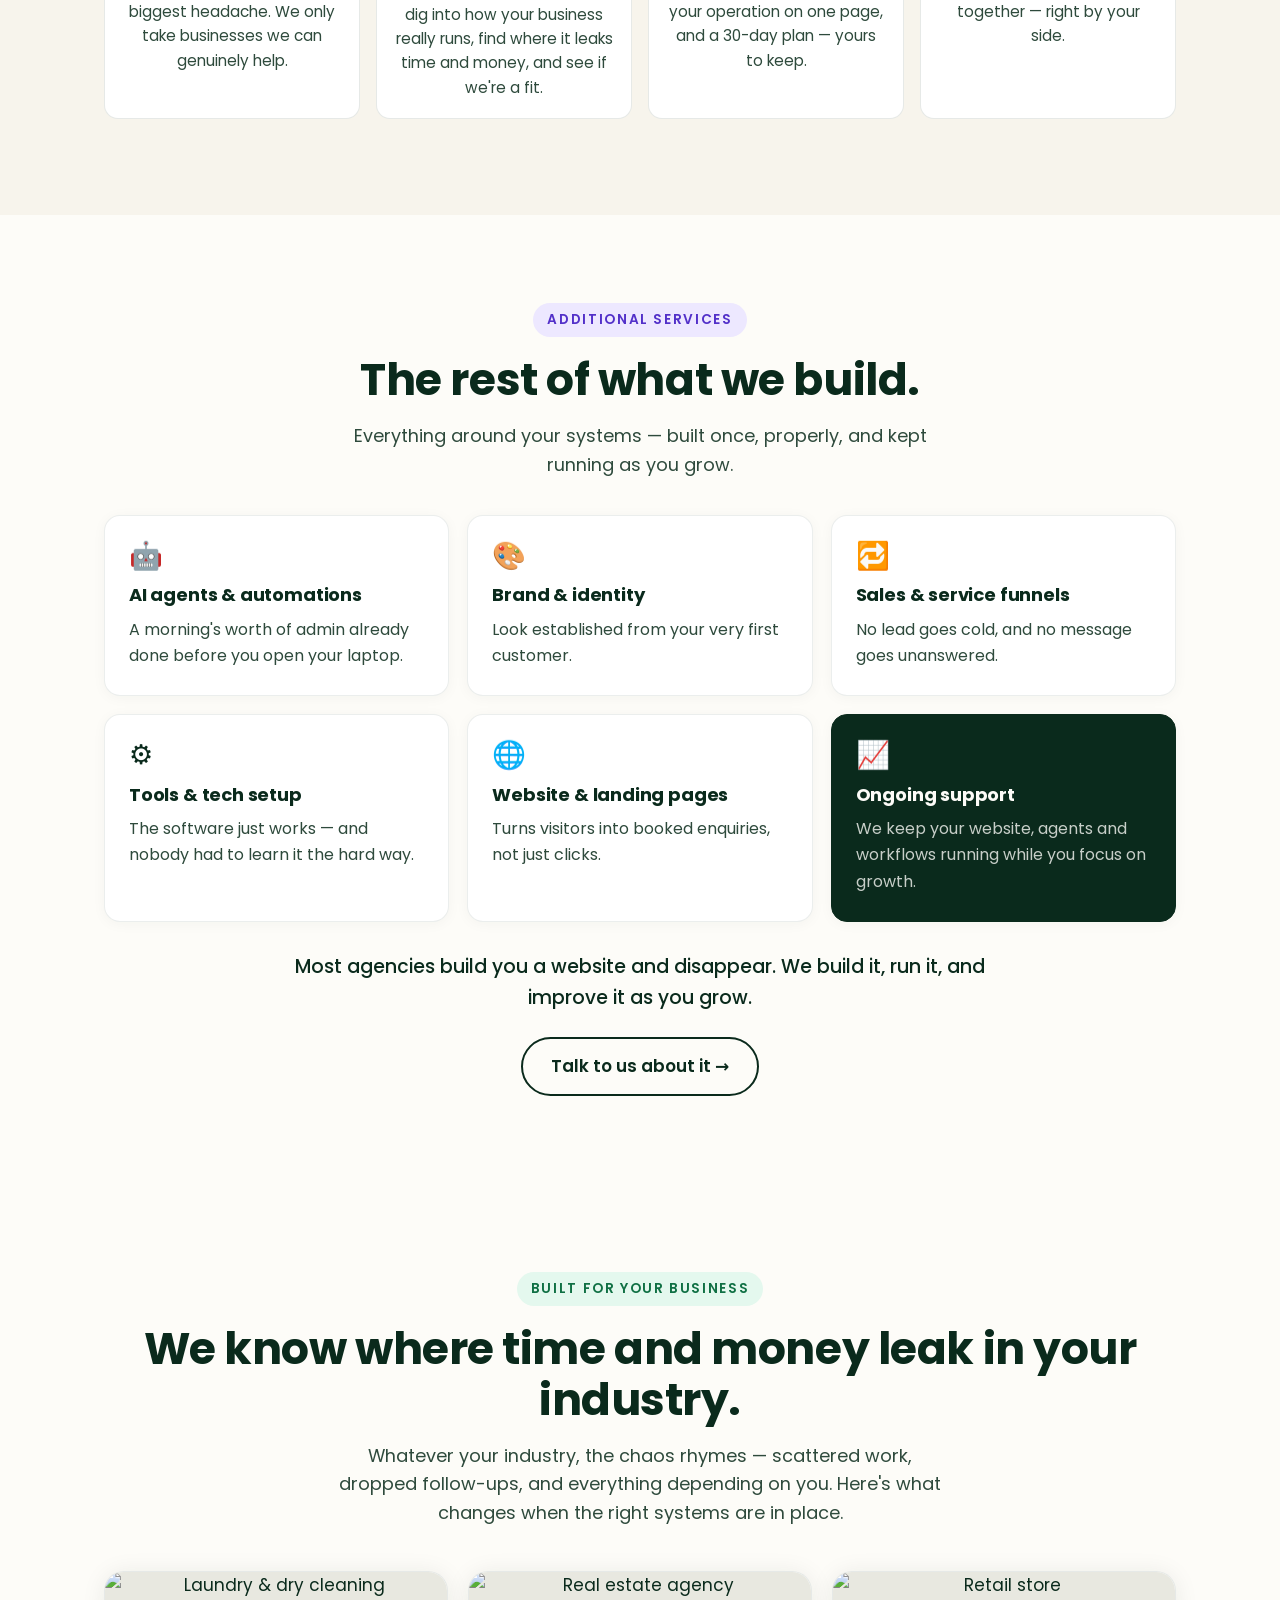
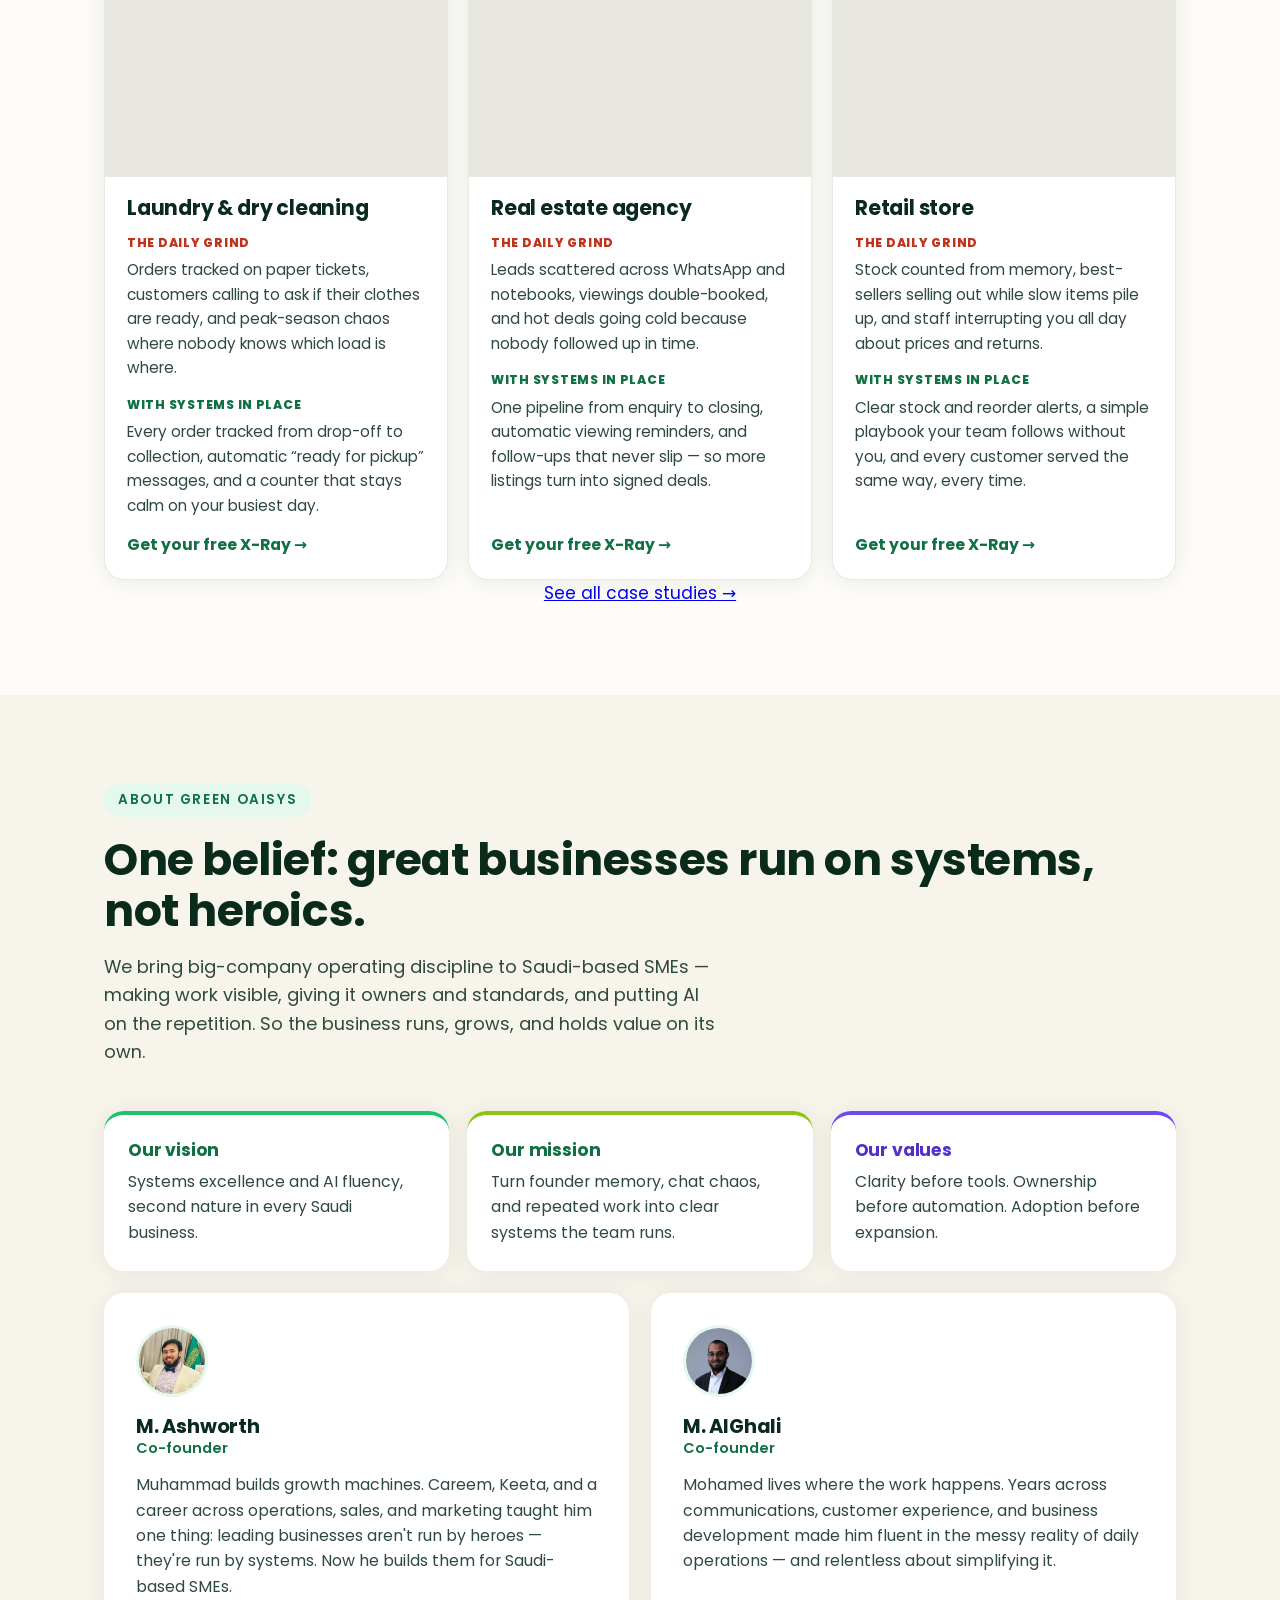
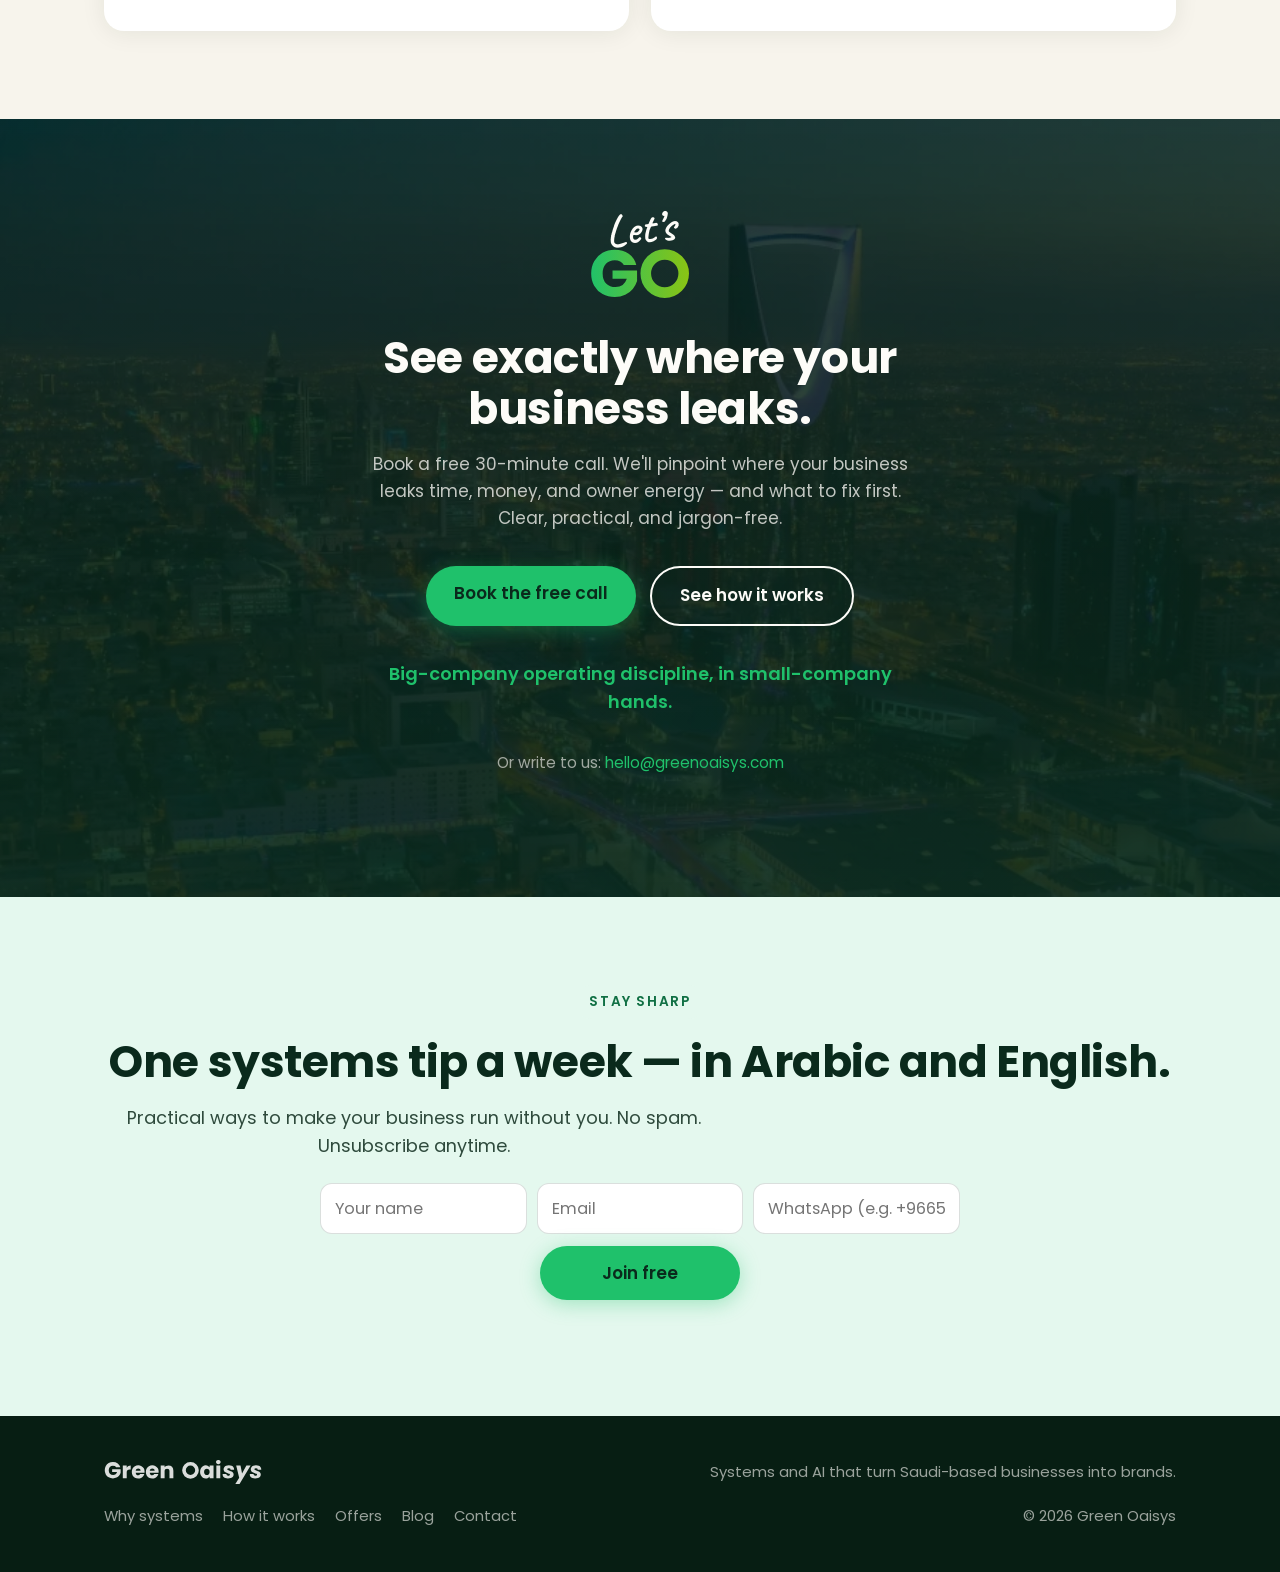
==== commit 91a2d4ab: "Add files via upload" ====
--- a/index.html
+++ b/index.html
@@ -12,7 +12,7 @@
   <link rel="preconnect" href="https://fonts.googleapis.com">
   <link rel="preconnect" href="https://fonts.gstatic.com" crossorigin>
   <link href="https://fonts.googleapis.com/css2?family=Poppins:wght@400;500;600;700&family=IBM+Plex+Sans+Arabic:wght@400;500;700&family=Caveat:wght@600&display=swap" rel="stylesheet">
-  <link rel="stylesheet" href="css/style.css?v=20">
+  <link rel="stylesheet" href="css/style.css?v=21">
   <!-- Calendly popup widget -->
   <link href="https://assets.calendly.com/assets/external/widget.css" rel="stylesheet">
   <script src="https://assets.calendly.com/assets/external/widget.js" type="text/javascript" async></script>
@@ -373,40 +373,8 @@
               <a href="https://calendly.com/greenoaisys/30min" class="case-cta calendly-open" data-i18n="proof_cta">Get your free X-Ray →</a>
             </div>
           </article>
-          <article class="case">
-            <div class="case-img"><img src="https://images.unsplash.com/photo-1594732832278-abd644401426?auto=format&fit=crop&w=800&h=520&q=70" alt="Marketing agency" loading="lazy" width="800" height="520"></div>
-            <div class="case-body">
-              <h3 data-i18n="ind4_name">Marketing agency</h3>
-              <span class="case-k pain" data-i18n="proof_pain">The daily grind</span>
-              <p class="case-p" data-i18n="ind4_pain">Client work buried in DMs and inboxes, deadlines slipping, and approvals bouncing back and forth with no clear status.</p>
-              <span class="case-k fix" data-i18n="proof_fix">With systems in place</span>
-              <p class="case-p" data-i18n="ind4_fix">Every project on one board from brief to delivery, clear owners and dates, and clients updated automatically — far fewer “where are we?” emails.</p>
-              <a href="https://calendly.com/greenoaisys/30min" class="case-cta calendly-open" data-i18n="proof_cta">Get your free X-Ray →</a>
-            </div>
-          </article>
-          <article class="case">
-            <div class="case-img"><img src="https://images.unsplash.com/photo-1516197227520-4d1c419f6ec6?auto=format&fit=crop&w=800&h=520&q=70" alt="Café & restaurant" loading="lazy" width="800" height="520"></div>
-            <div class="case-body">
-              <h3 data-i18n="ind5_name">Café & restaurant</h3>
-              <span class="case-k pain" data-i18n="proof_pain">The daily grind</span>
-              <p class="case-p" data-i18n="ind5_pain">Suppliers ordered from memory, recipes and standards living in the chef's head, and new staff taking weeks to get up to speed.</p>
-              <span class="case-k fix" data-i18n="proof_fix">With systems in place</span>
-              <p class="case-p" data-i18n="ind5_fix">Prep and open/close checklists that keep quality consistent, supplier orders on schedule, and new hires productive in days, not weeks.</p>
-              <a href="https://calendly.com/greenoaisys/30min" class="case-cta calendly-open" data-i18n="proof_cta">Get your free X-Ray →</a>
-            </div>
-          </article>
-          <article class="case">
-            <div class="case-img"><img src="https://images.unsplash.com/photo-1618312980096-873bd19759a0?auto=format&fit=crop&w=800&h=520&q=70" alt="Auto workshop" loading="lazy" width="800" height="520"></div>
-            <div class="case-body">
-              <h3 data-i18n="ind6_name">Auto workshop</h3>
-              <span class="case-k pain" data-i18n="proof_pain">The daily grind</span>
-              <p class="case-p" data-i18n="ind6_pain">Jobs tracked on a whiteboard, customers chasing you for updates, and quotes priced a little differently every single time.</p>
-              <span class="case-k fix" data-i18n="proof_fix">With systems in place</span>
-              <p class="case-p" data-i18n="ind6_fix">Every job visible from check-in to handover, automatic “your car is ready” updates, and consistent pricing straight from a rate card.</p>
-              <a href="https://calendly.com/greenoaisys/30min" class="case-cta calendly-open" data-i18n="proof_cta">Get your free X-Ray →</a>
-            </div>
-          </article>
-        </div>
+        </div>
+        <p class="proof-more"><a href="case-studies.html" data-i18n="proof_more">See all case studies →</a></p>
       </div>
     </section>
 
@@ -500,6 +468,6 @@
     </svg>
   </a>
 
-  <script src="js/main.js?v=24"></script>
+  <script src="js/main.js?v=25"></script>
 </body>
 </html>
--- a/css/style.css
+++ b/css/style.css
@@ -1211,3 +1211,22 @@
 .product-price .price-old { text-decoration: line-through; color: var(--ink-soft); opacity: .55; font-weight: 600; font-size: 0.6em; margin-inline-end: 8px; }
 .product-price .price-now { color: var(--green-dark); font-weight: 800; }
 .product-promo { display: inline-block; background: var(--amber); color: var(--ink); font-size: .72rem; font-weight: 700; letter-spacing: .01em; padding: 5px 12px; border-radius: 100px; margin: -6px 0 14px; }
+
+/* ===== Consistent centred section headers ===== */
+.whatwedo .container, .value .container, .proof .container, .offers .container, .ai-section .container, .foundation .container { text-align: center; }
+.whatwedo .section-sub, .value .section-sub, .proof .section-sub, .offers .section-sub, .foundation .section-sub { margin-left: auto; margin-right: auto; }
+/* card/list bodies stay left-aligned for readability */
+.case .case-body, .value-card, .product, .bl-card, .ai-item { text-align: left; }
+
+/* ===== Pillars: 2x2, centred ===== */
+.pillars { grid-template-columns: repeat(2, 1fr); max-width: 800px; margin-left: auto; margin-right: auto; }
+.pillars .pillar { text-align: center; }
+@media (max-width: 600px){ .pillars { grid-template-columns: 1fr; } }
+
+/* ===== AI section + Foundation ===== */
+.ai-section { background: var(--sand); }
+.ai-section .ai-panel { max-width: 900px; margin-inline: auto; }
+.ai-section .ai-title, .ai-section .ai-intro { text-align: center; }
+.ai-section .ai-intro { max-width: 660px; margin-inline: auto; }
+.foundation { background: var(--cream); }
+.foundation .section-sub { max-width: 700px; }
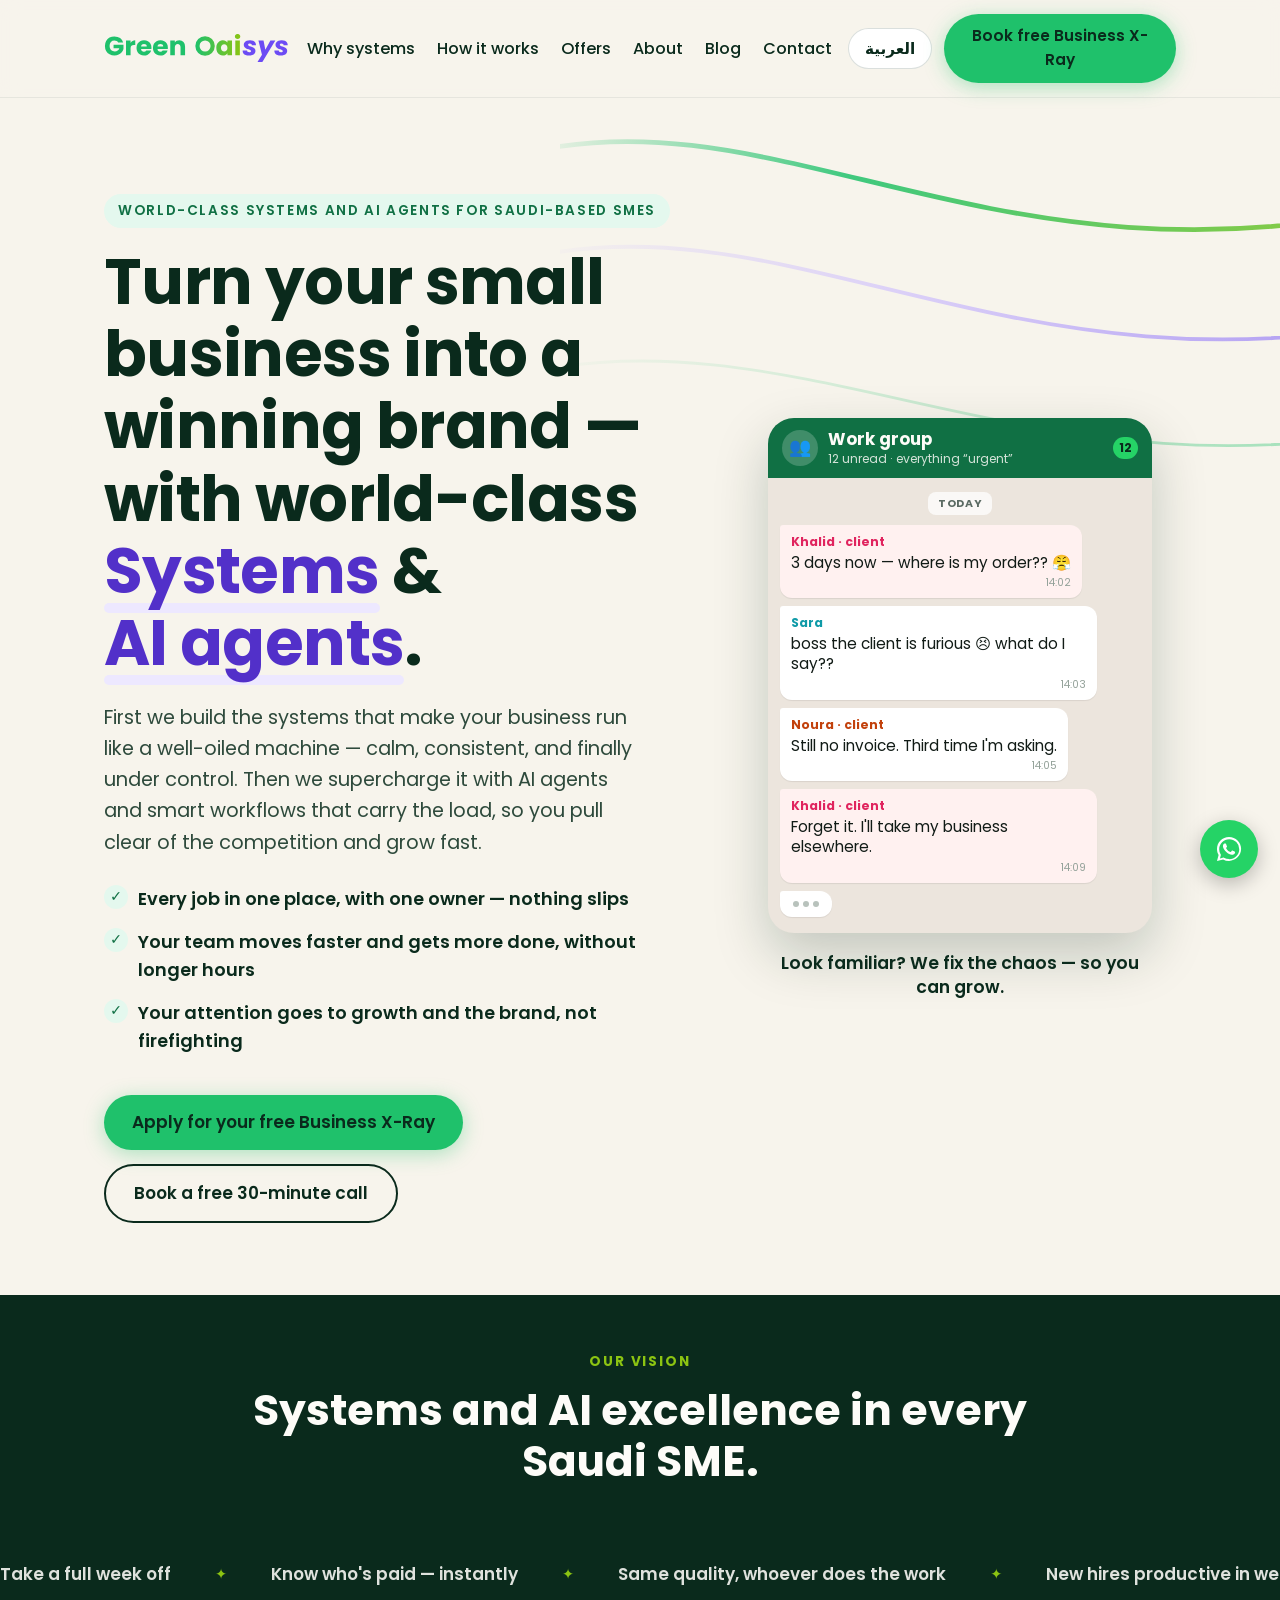
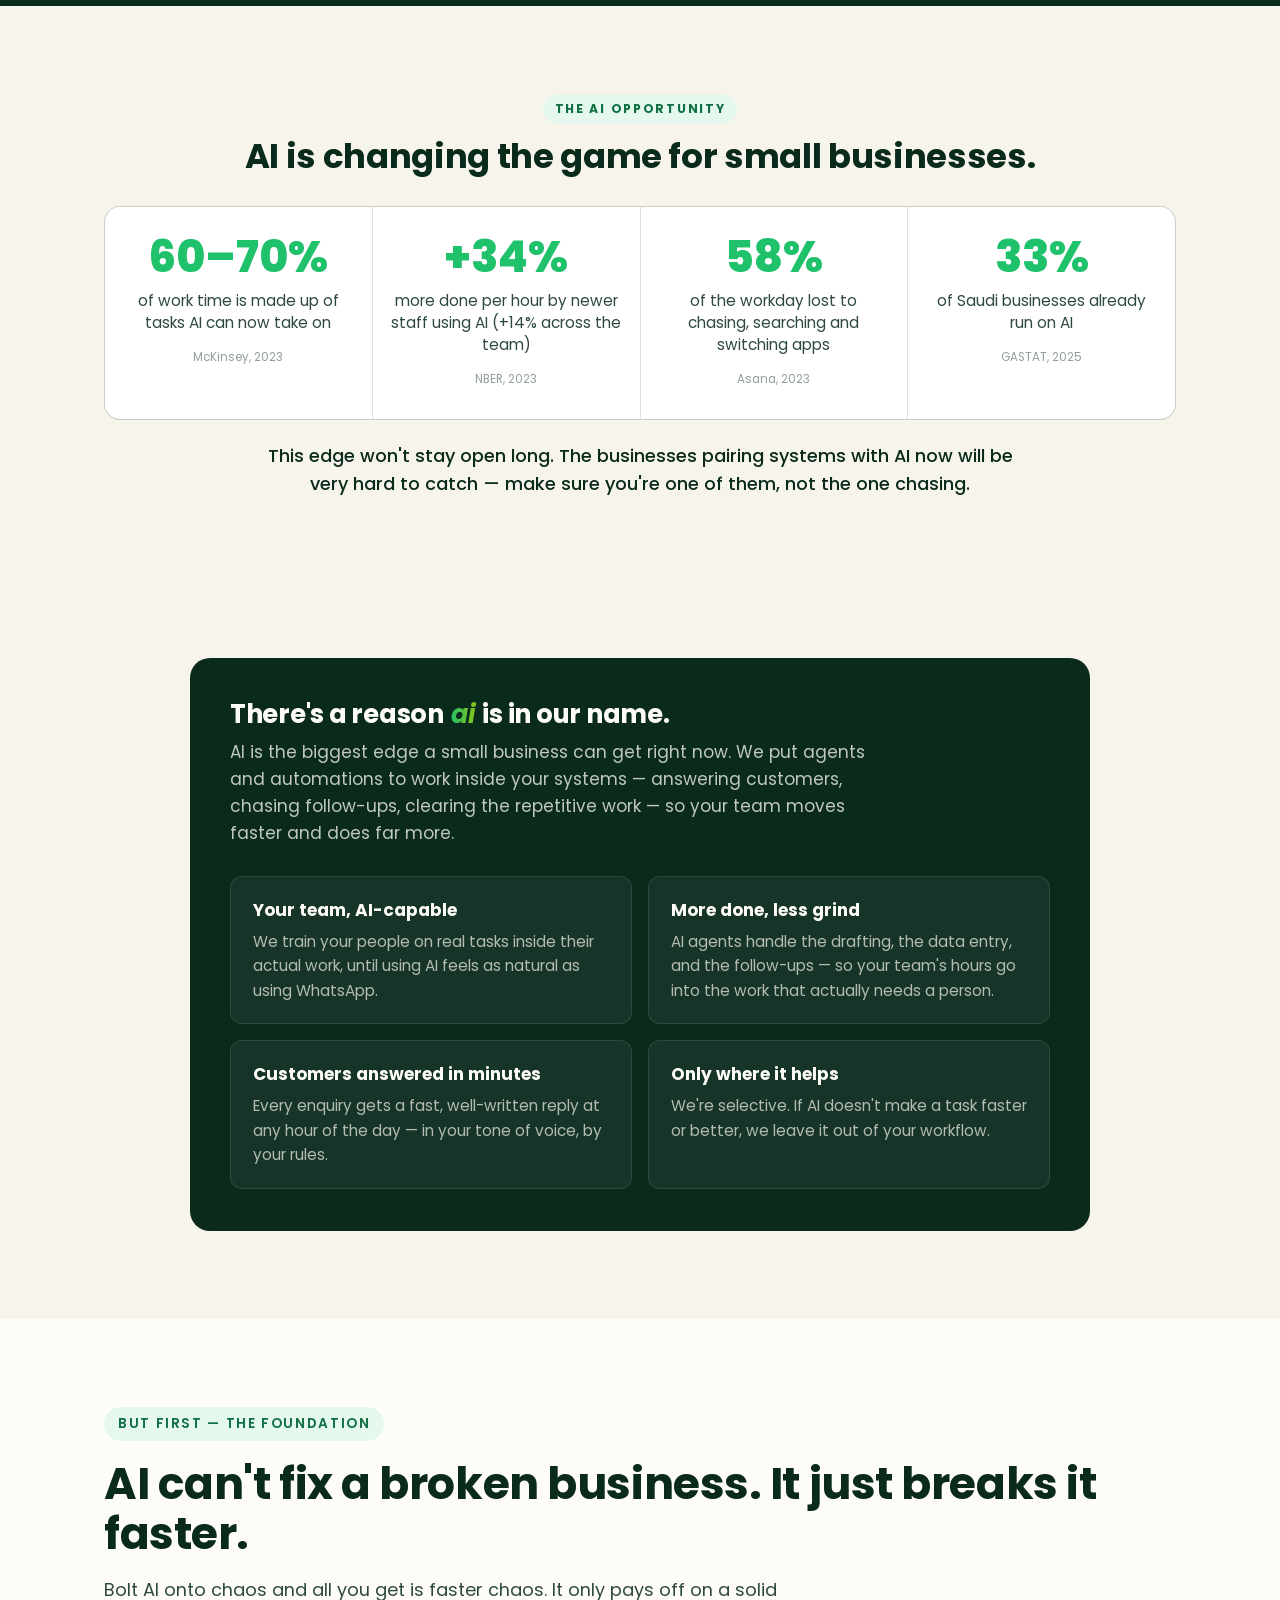
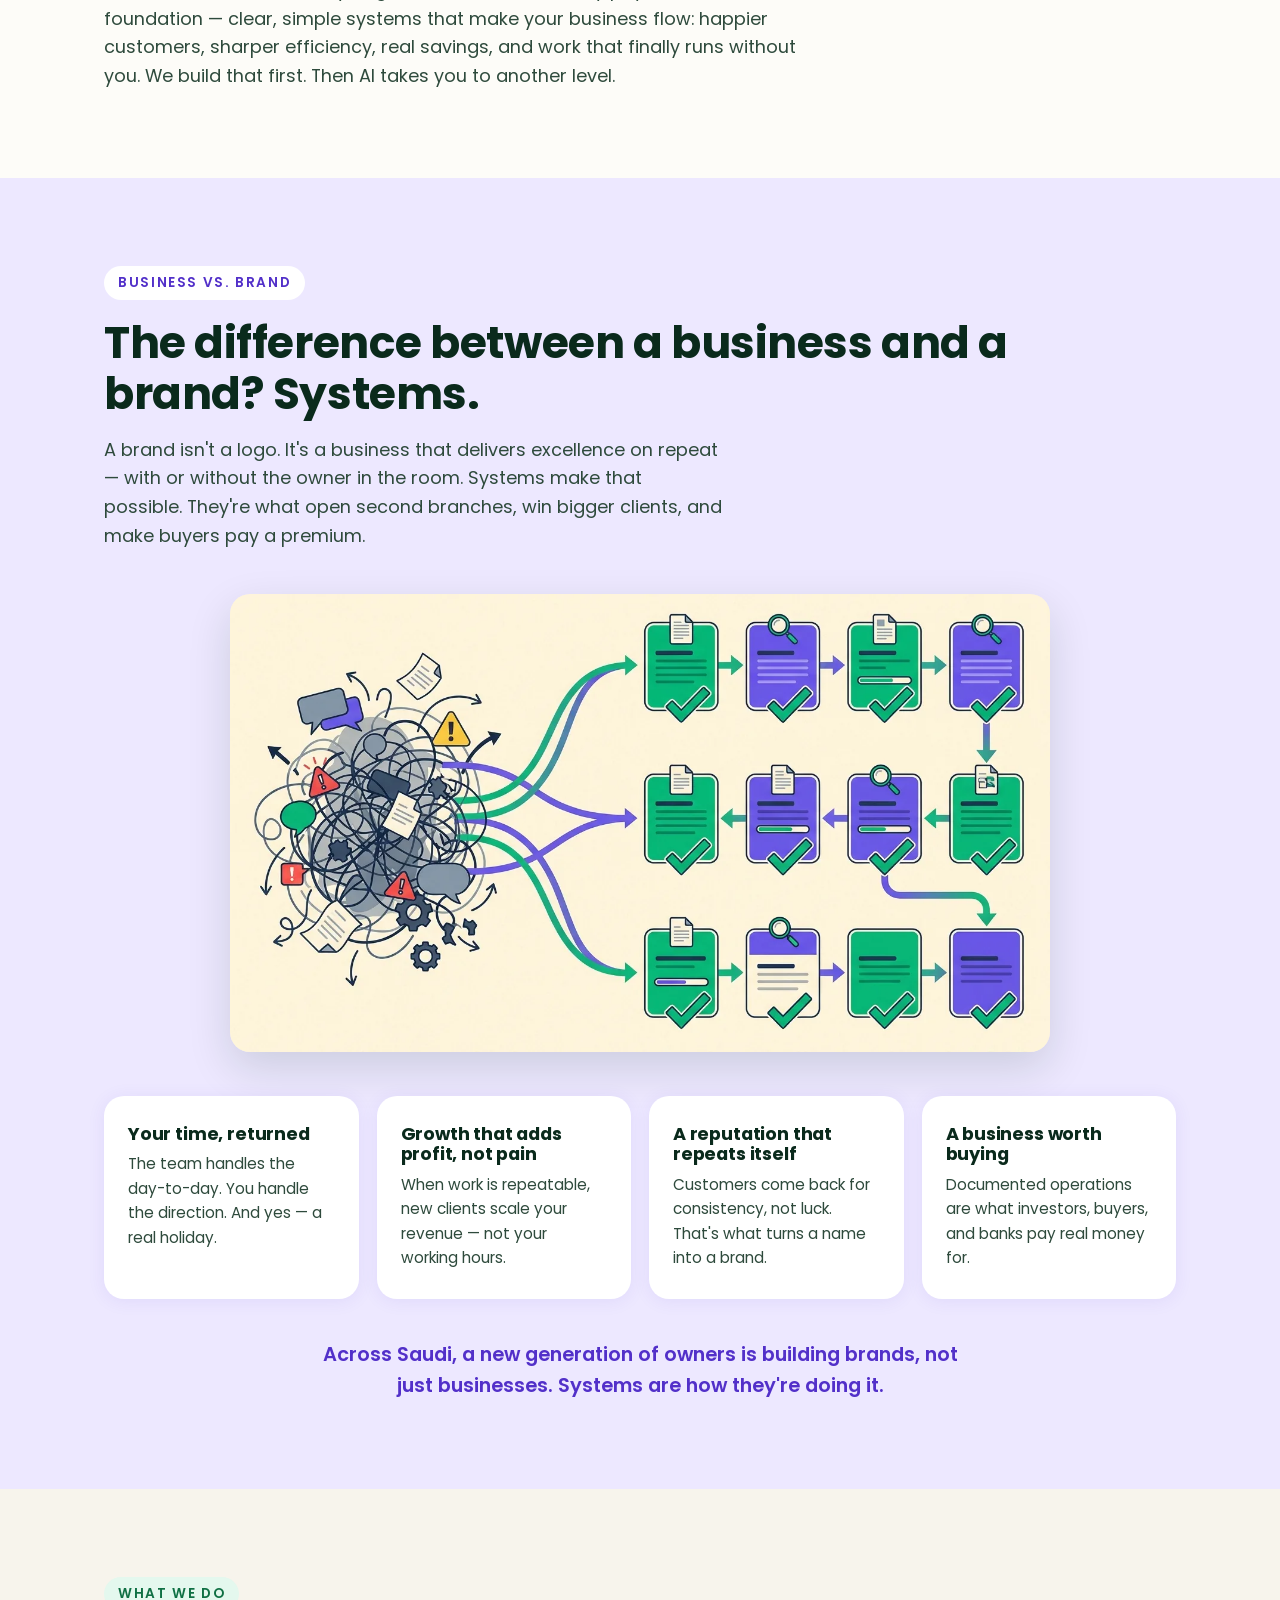
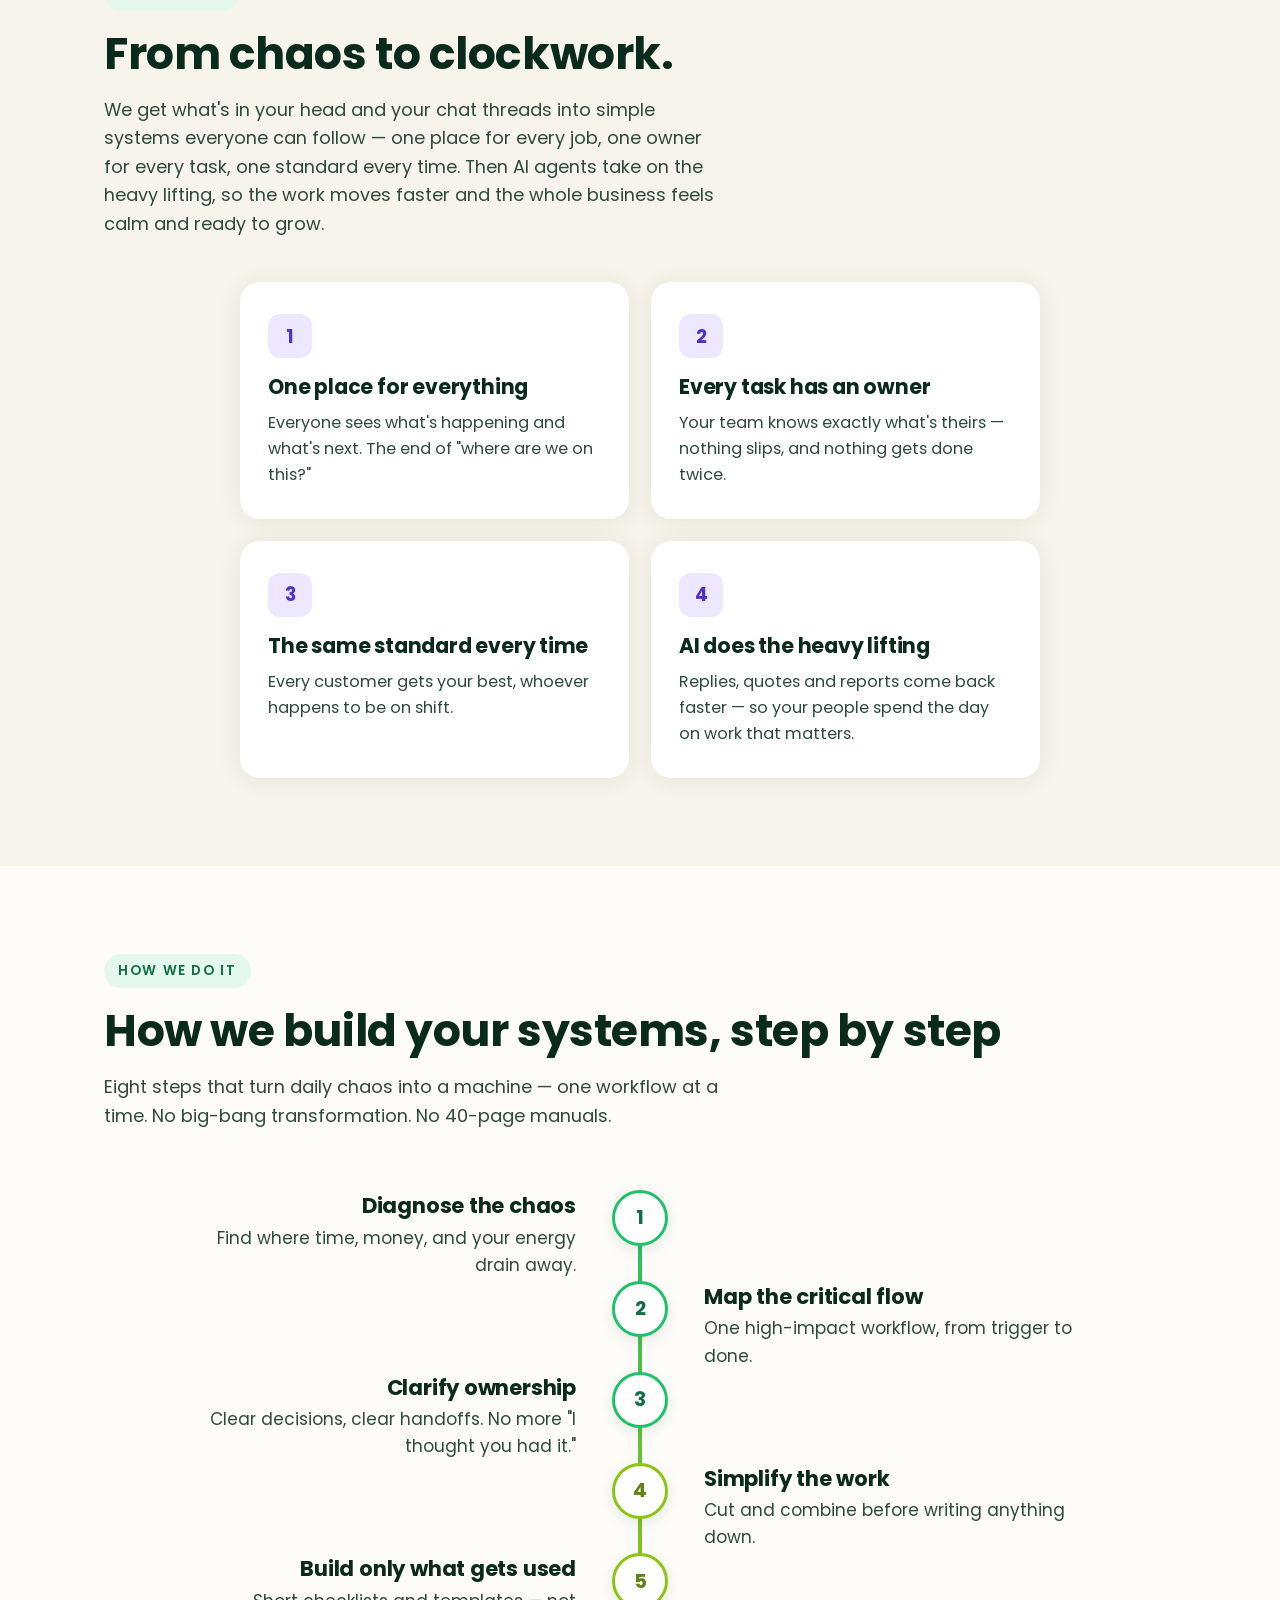
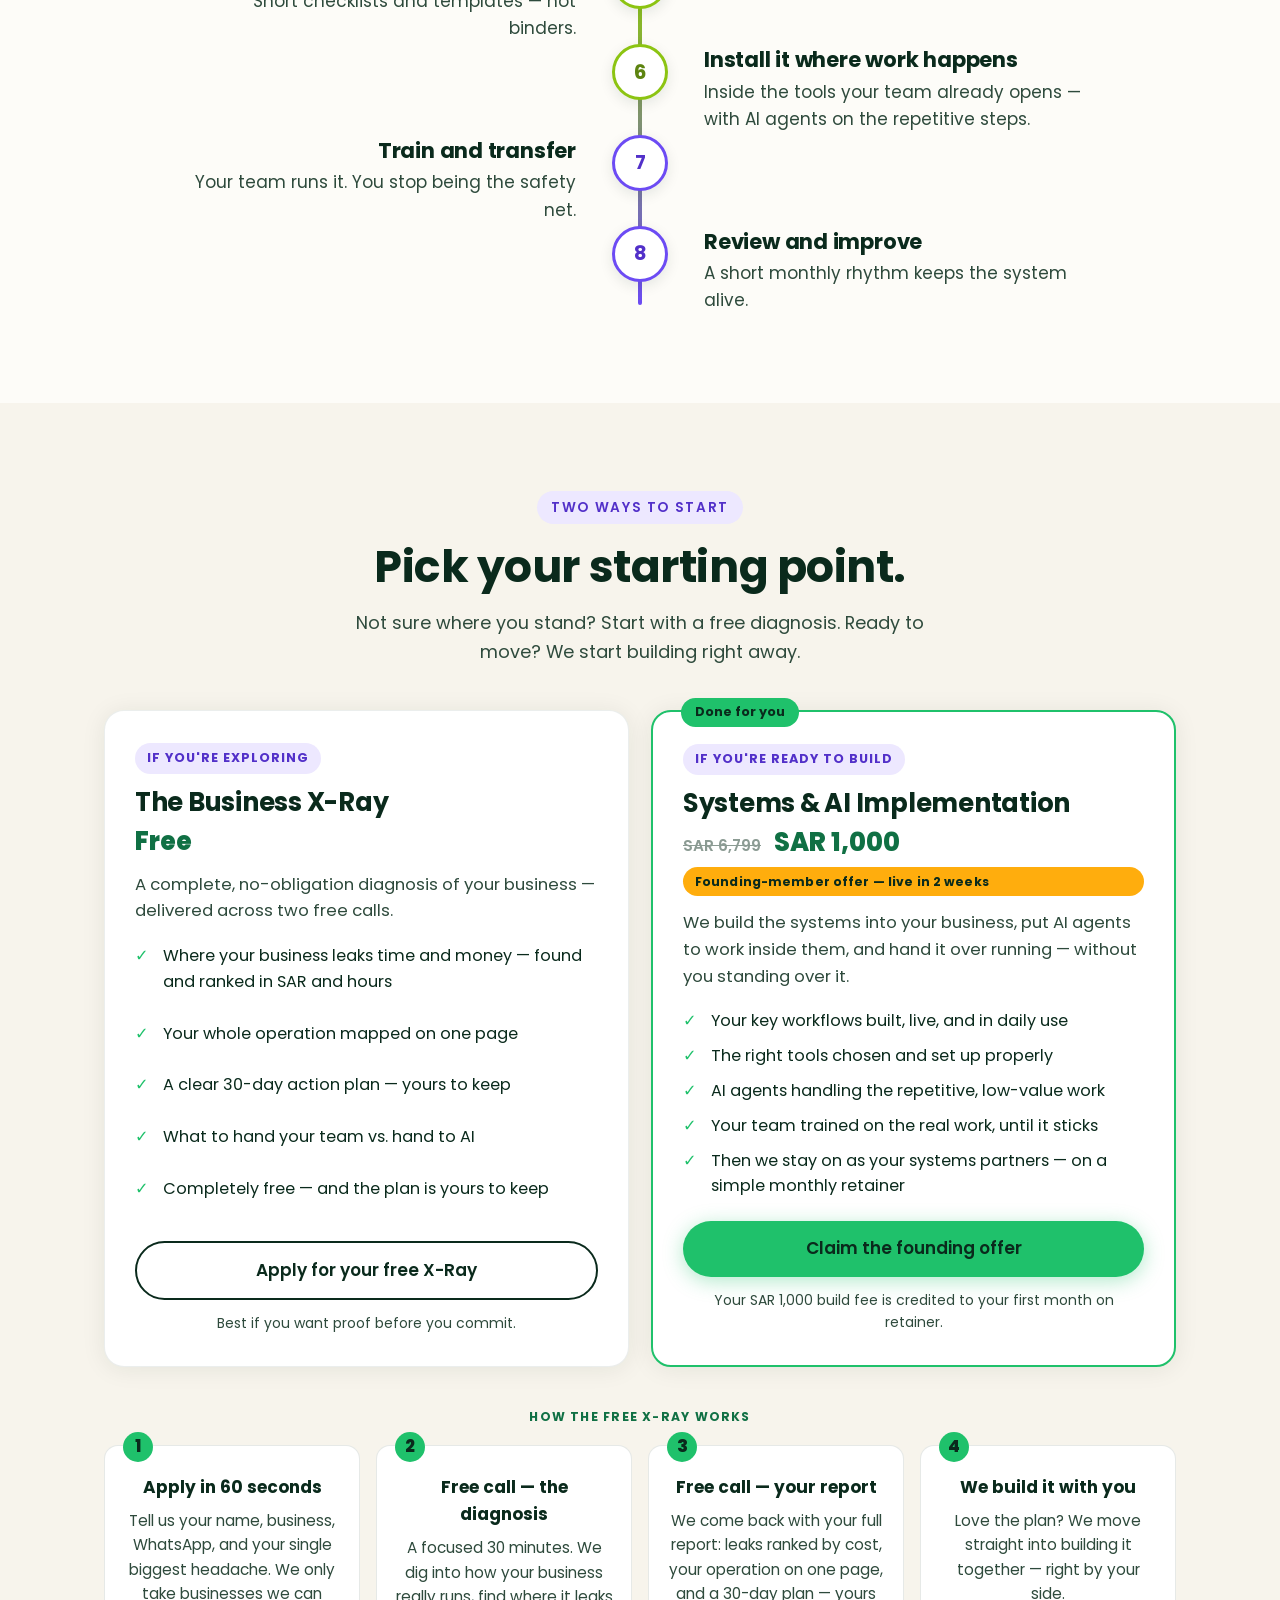
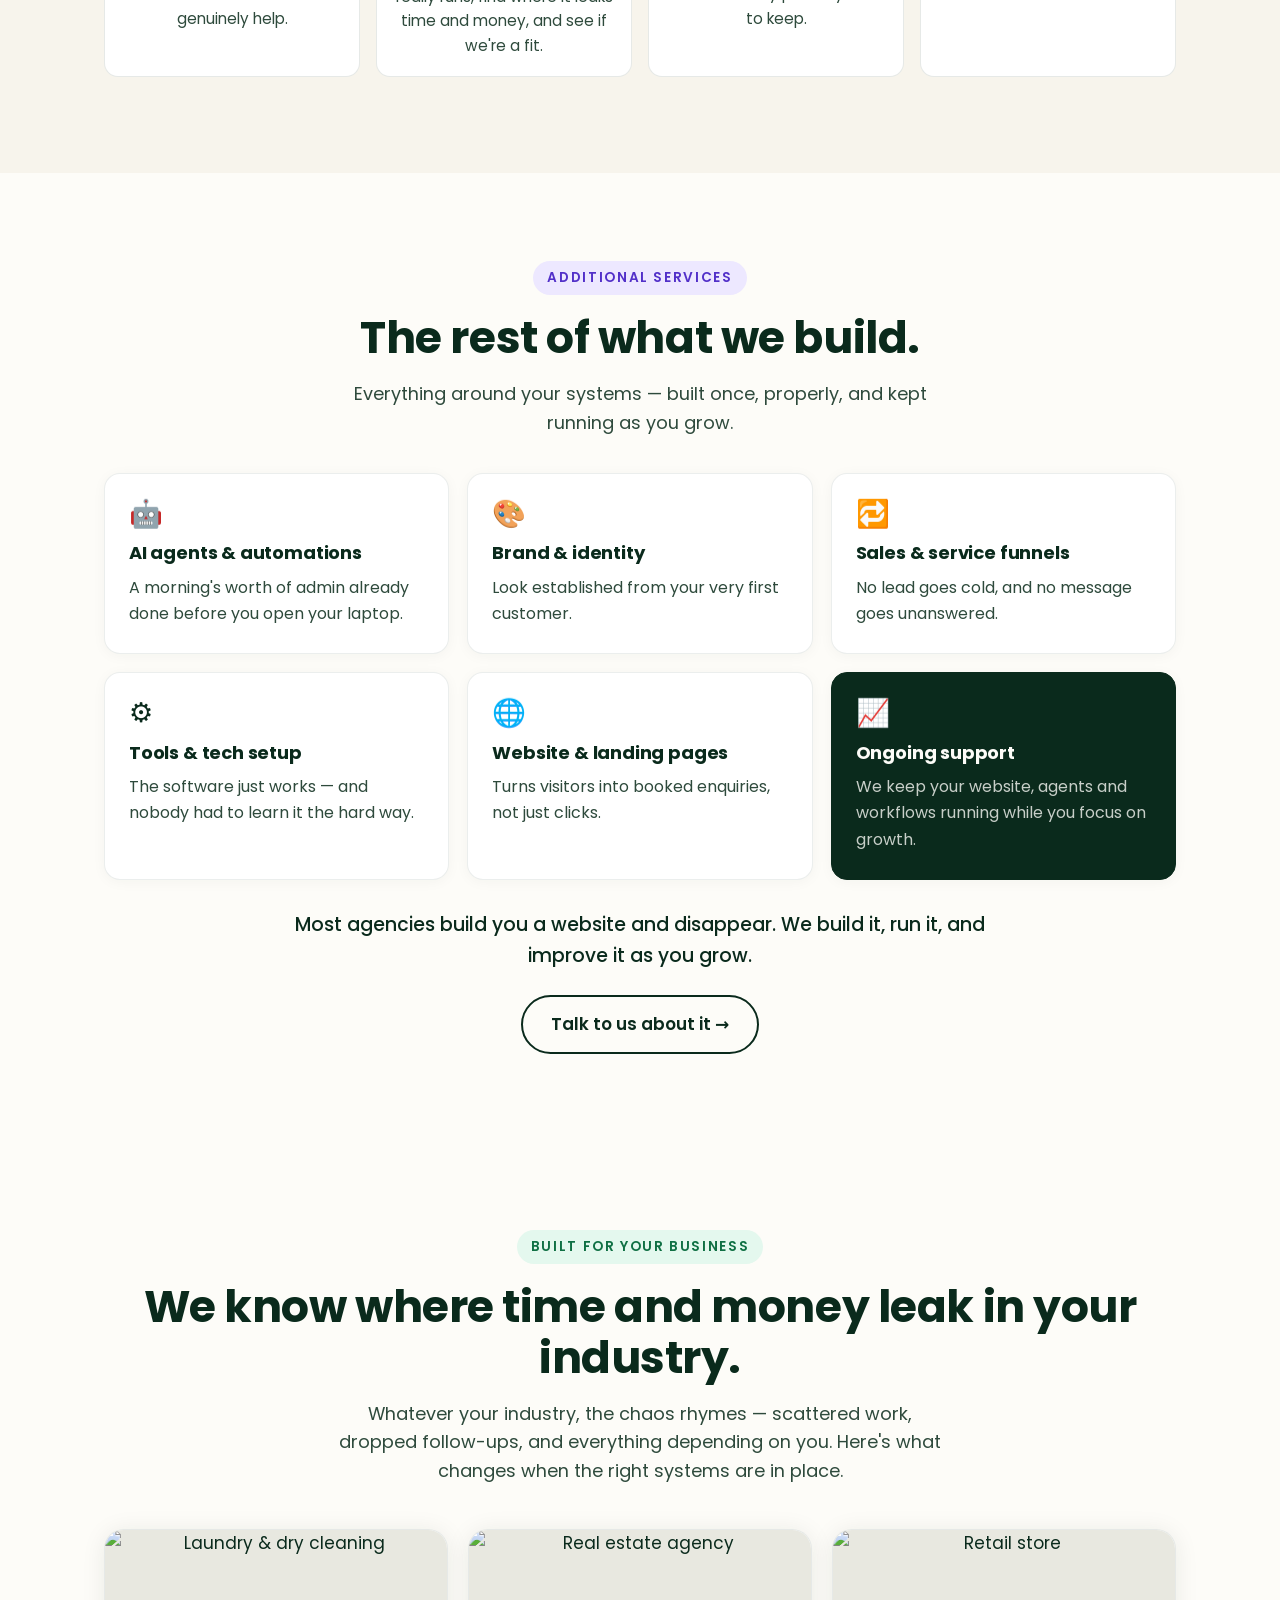
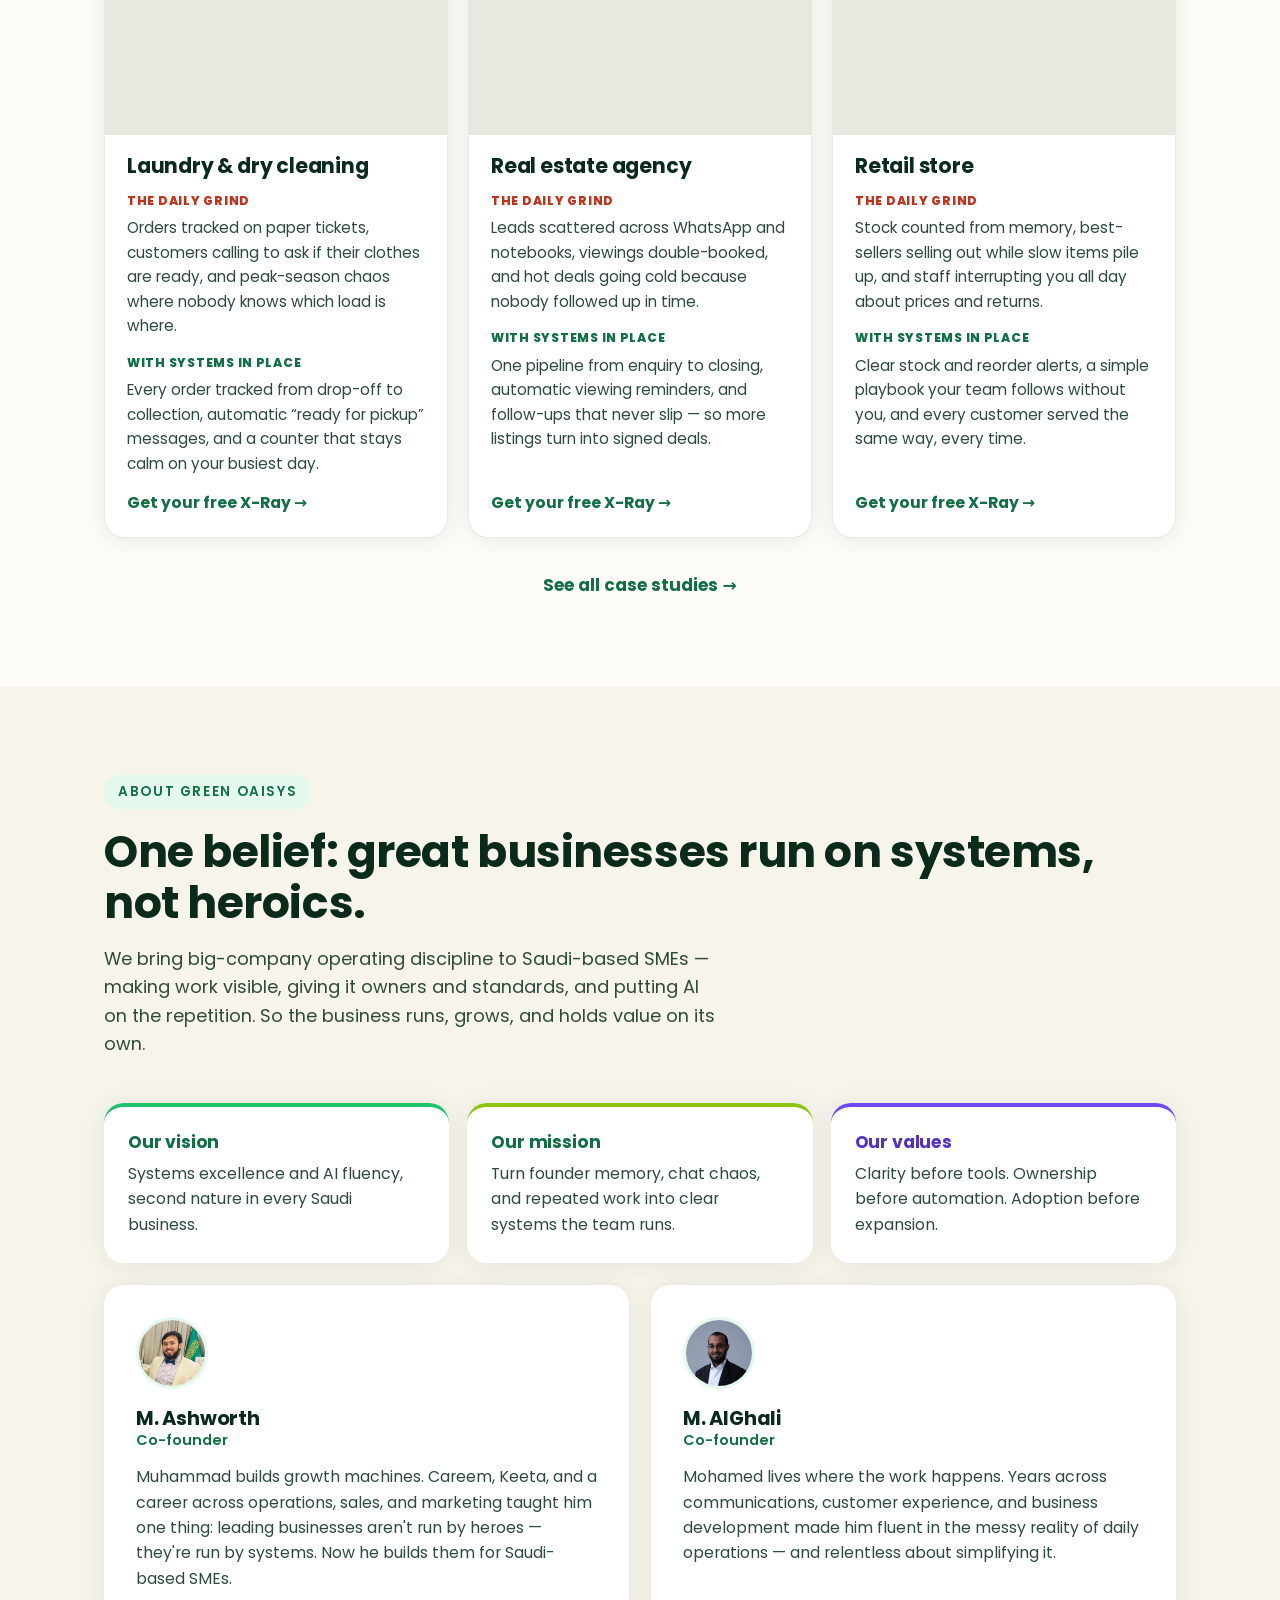
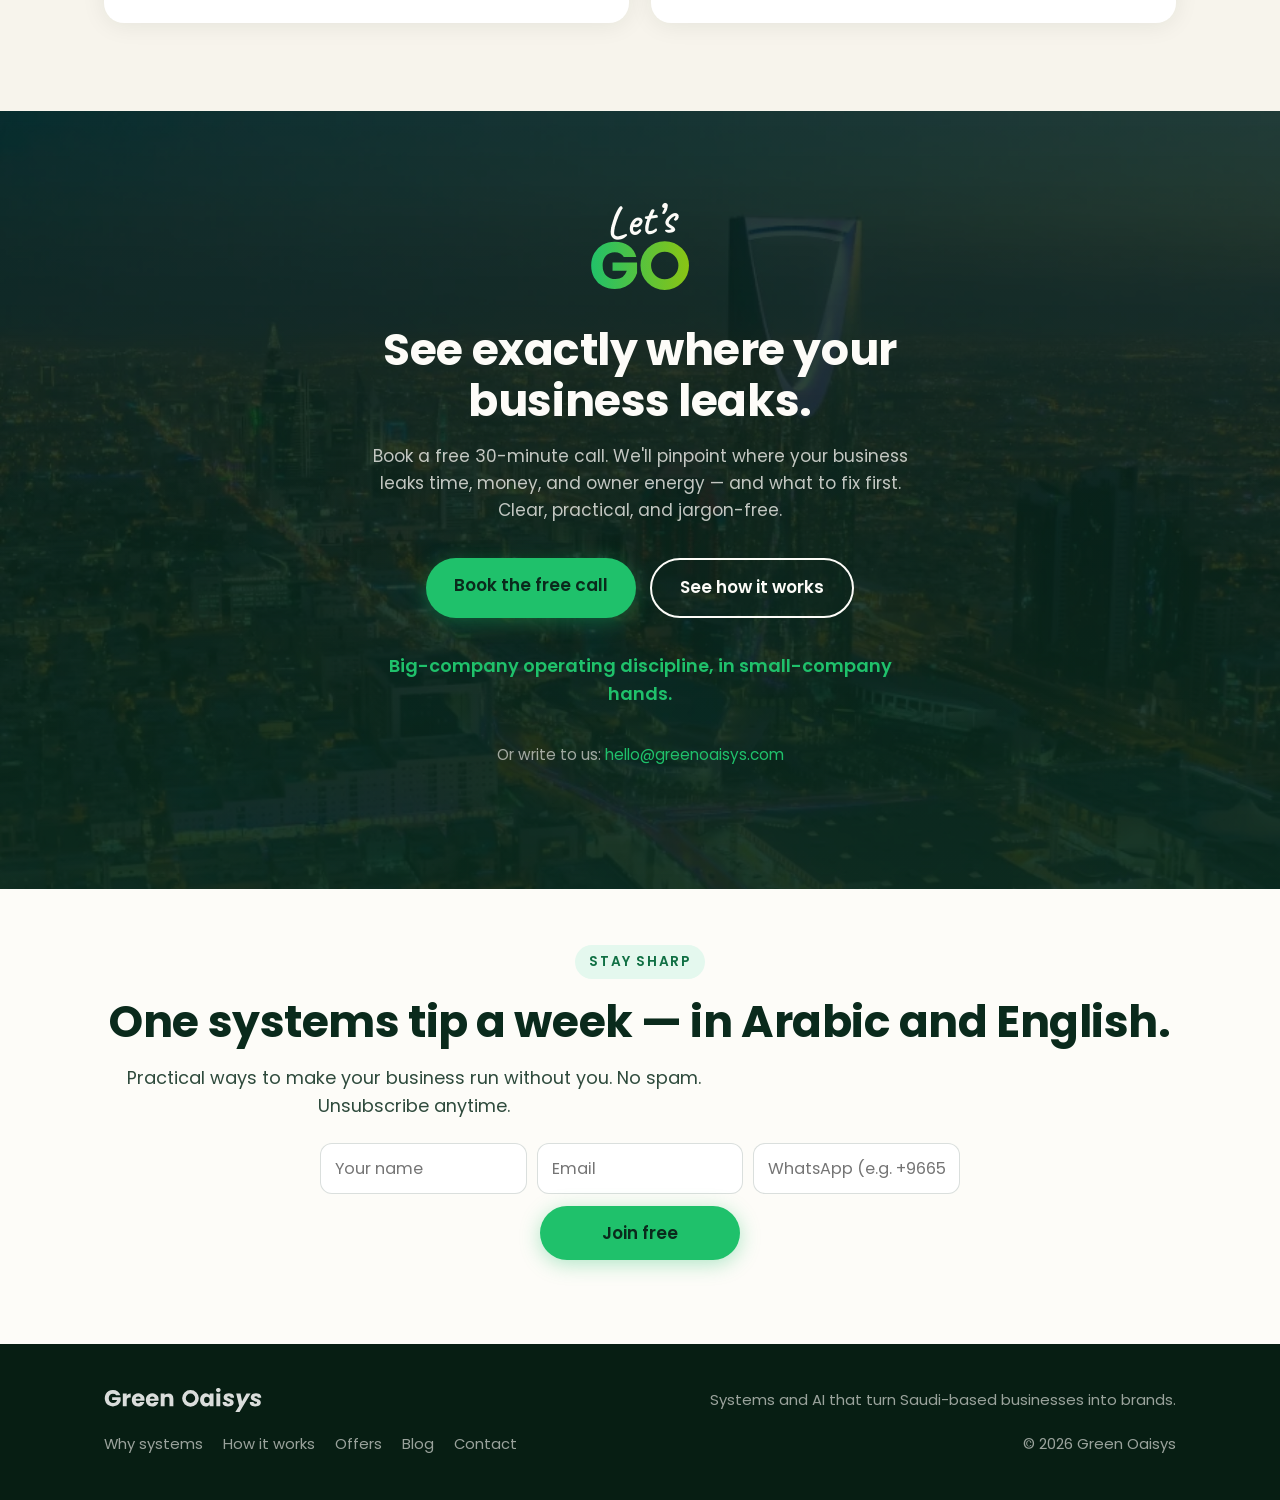
==== commit cf52a060: "Add files via upload" ====
--- a/index.html
+++ b/index.html
@@ -12,7 +12,7 @@
   <link rel="preconnect" href="https://fonts.googleapis.com">
   <link rel="preconnect" href="https://fonts.gstatic.com" crossorigin>
   <link href="https://fonts.googleapis.com/css2?family=Poppins:wght@400;500;600;700&family=IBM+Plex+Sans+Arabic:wght@400;500;700&family=Caveat:wght@600&display=swap" rel="stylesheet">
-  <link rel="stylesheet" href="css/style.css?v=21">
+  <link rel="stylesheet" href="css/style.css?v=22">
   <!-- Calendly popup widget -->
   <link href="https://assets.calendly.com/assets/external/widget.css" rel="stylesheet">
   <script src="https://assets.calendly.com/assets/external/widget.js" type="text/javascript" async></script>
@@ -468,6 +468,6 @@
     </svg>
   </a>
 
-  <script src="js/main.js?v=25"></script>
+  <script src="js/main.js?v=26"></script>
 </body>
 </html>
--- a/css/style.css
+++ b/css/style.css
@@ -1230,3 +1230,35 @@
 .ai-section .ai-intro { max-width: 660px; margin-inline: auto; }
 .foundation { background: var(--cream); }
 .foundation .section-sub { max-width: 700px; }
+
+/* ===== Fixes pass ===== */
+/* Hero (AR): keep copy above the mockup; let the AI-agents accent wrap instead of hiding behind the image */
+.hero-copy { position: relative; z-index: 2; }
+.hero h1 { overflow-wrap: break-word; }
+body[dir="rtl"] .hero h1 .accent { white-space: normal; }
+
+/* Stats: more air under the headline (sub removed), and tighten the gap to the AI section */
+.stats-band .stats-h2 { margin-bottom: 30px; }
+.stats-band { padding-bottom: 60px; }
+.ai-section { padding-top: 52px; }
+
+/* Text-heavy sections read better left-aligned (right in Arabic) */
+.ai-section .container, .foundation .container, .value .container, .whatwedo .container, .method .container { text-align: start; }
+.ai-section .section-sub, .foundation .section-sub, .value .section-sub, .whatwedo .section-sub, .method .section-sub { margin-inline-start: 0; margin-inline-end: 0; }
+.ai-section .ai-title, .ai-section .ai-intro { text-align: start; }
+.ai-section .ai-intro { margin-inline-start: 0; margin-inline-end: 0; }
+.pillars .pillar { text-align: start; }
+.brand-photo-wrap { text-align: center; }
+
+/* Newsletter: slimmer and neutral so it sits well above the footer */
+.newsletter { background: var(--cream); padding: 56px 0; }
+
+/* Case studies: 'see more' link */
+.proof-more { margin-top: 34px; text-align: center; }
+.proof-more a { color: var(--green-dark); font-weight: 700; text-decoration: none; }
+.proof-more a:hover { color: var(--green); }
+
+/* Case-studies page CTA band */
+.cs-cta { background: var(--ink); color: var(--cream); text-align: center; }
+.cs-cta h2 { color: var(--cream); }
+.cs-cta p { color: rgba(253,252,248,.8); max-width: 560px; margin: 0 auto 22px; }
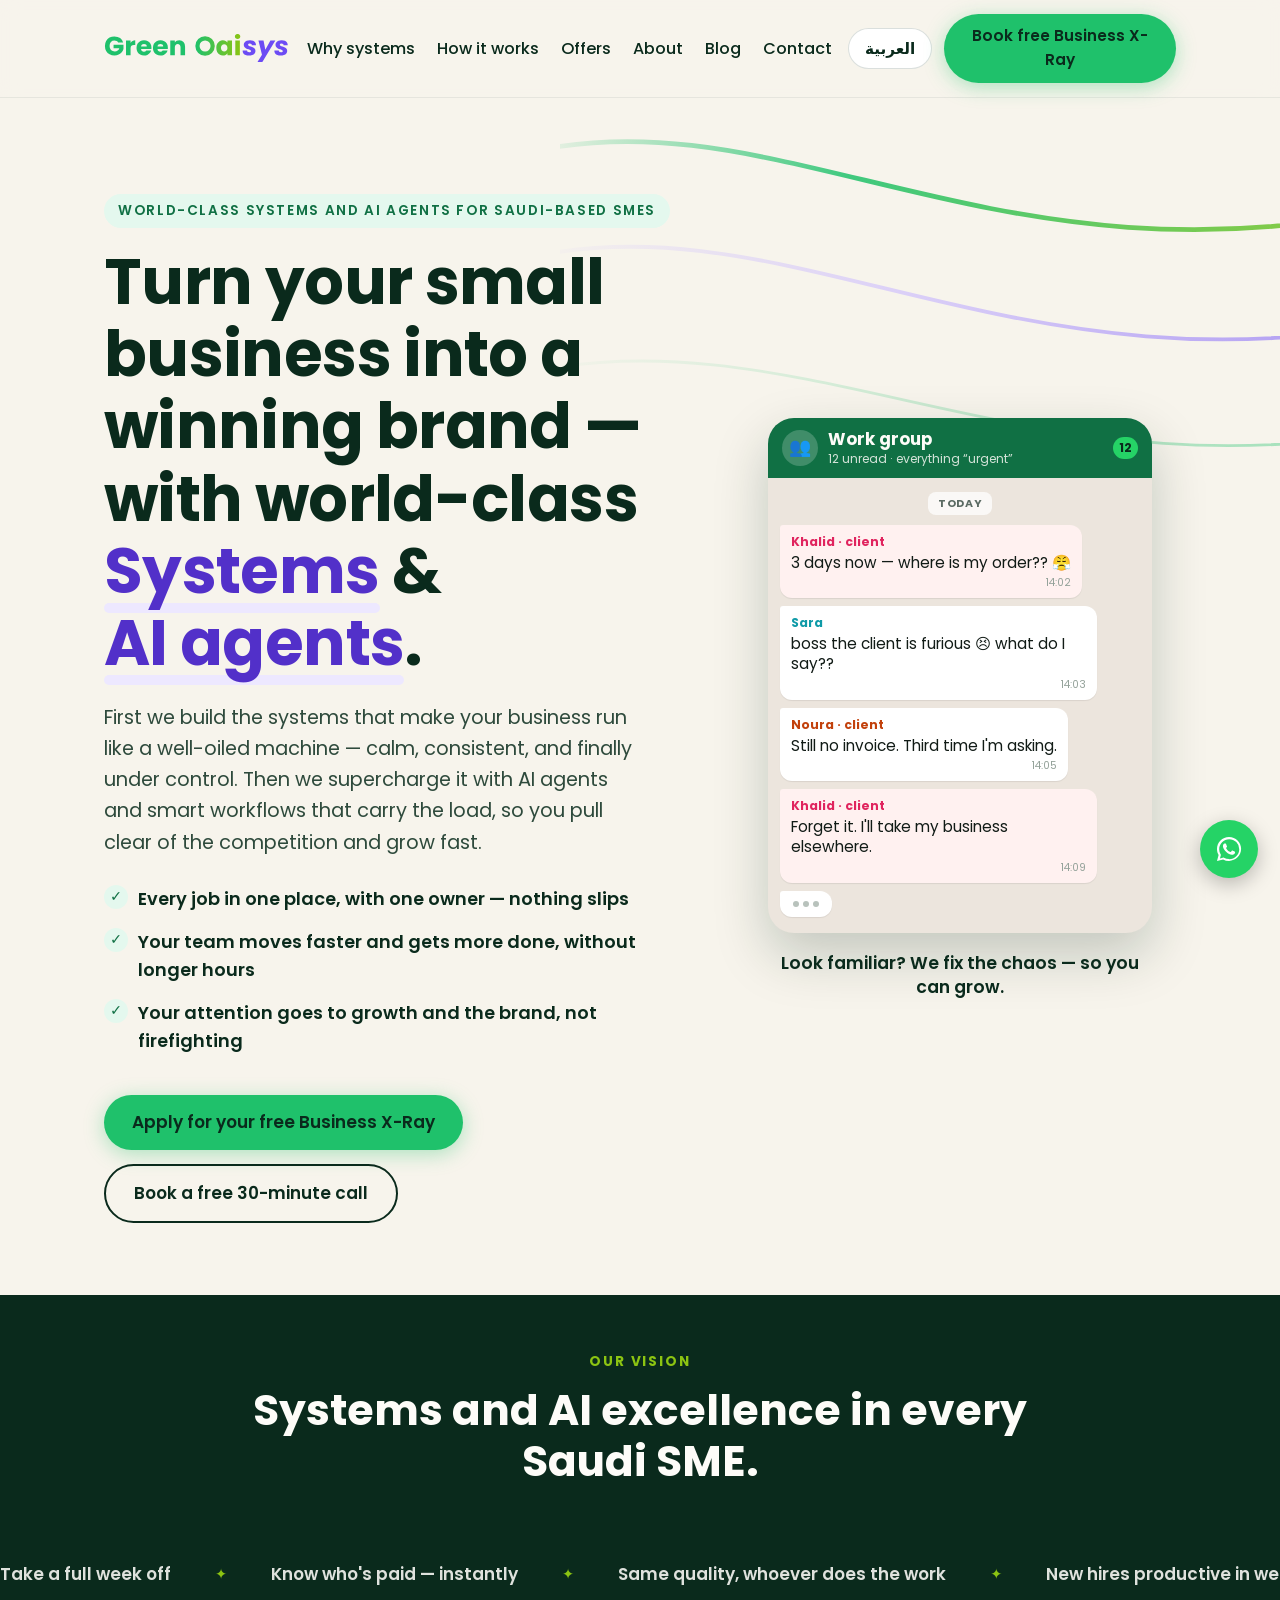
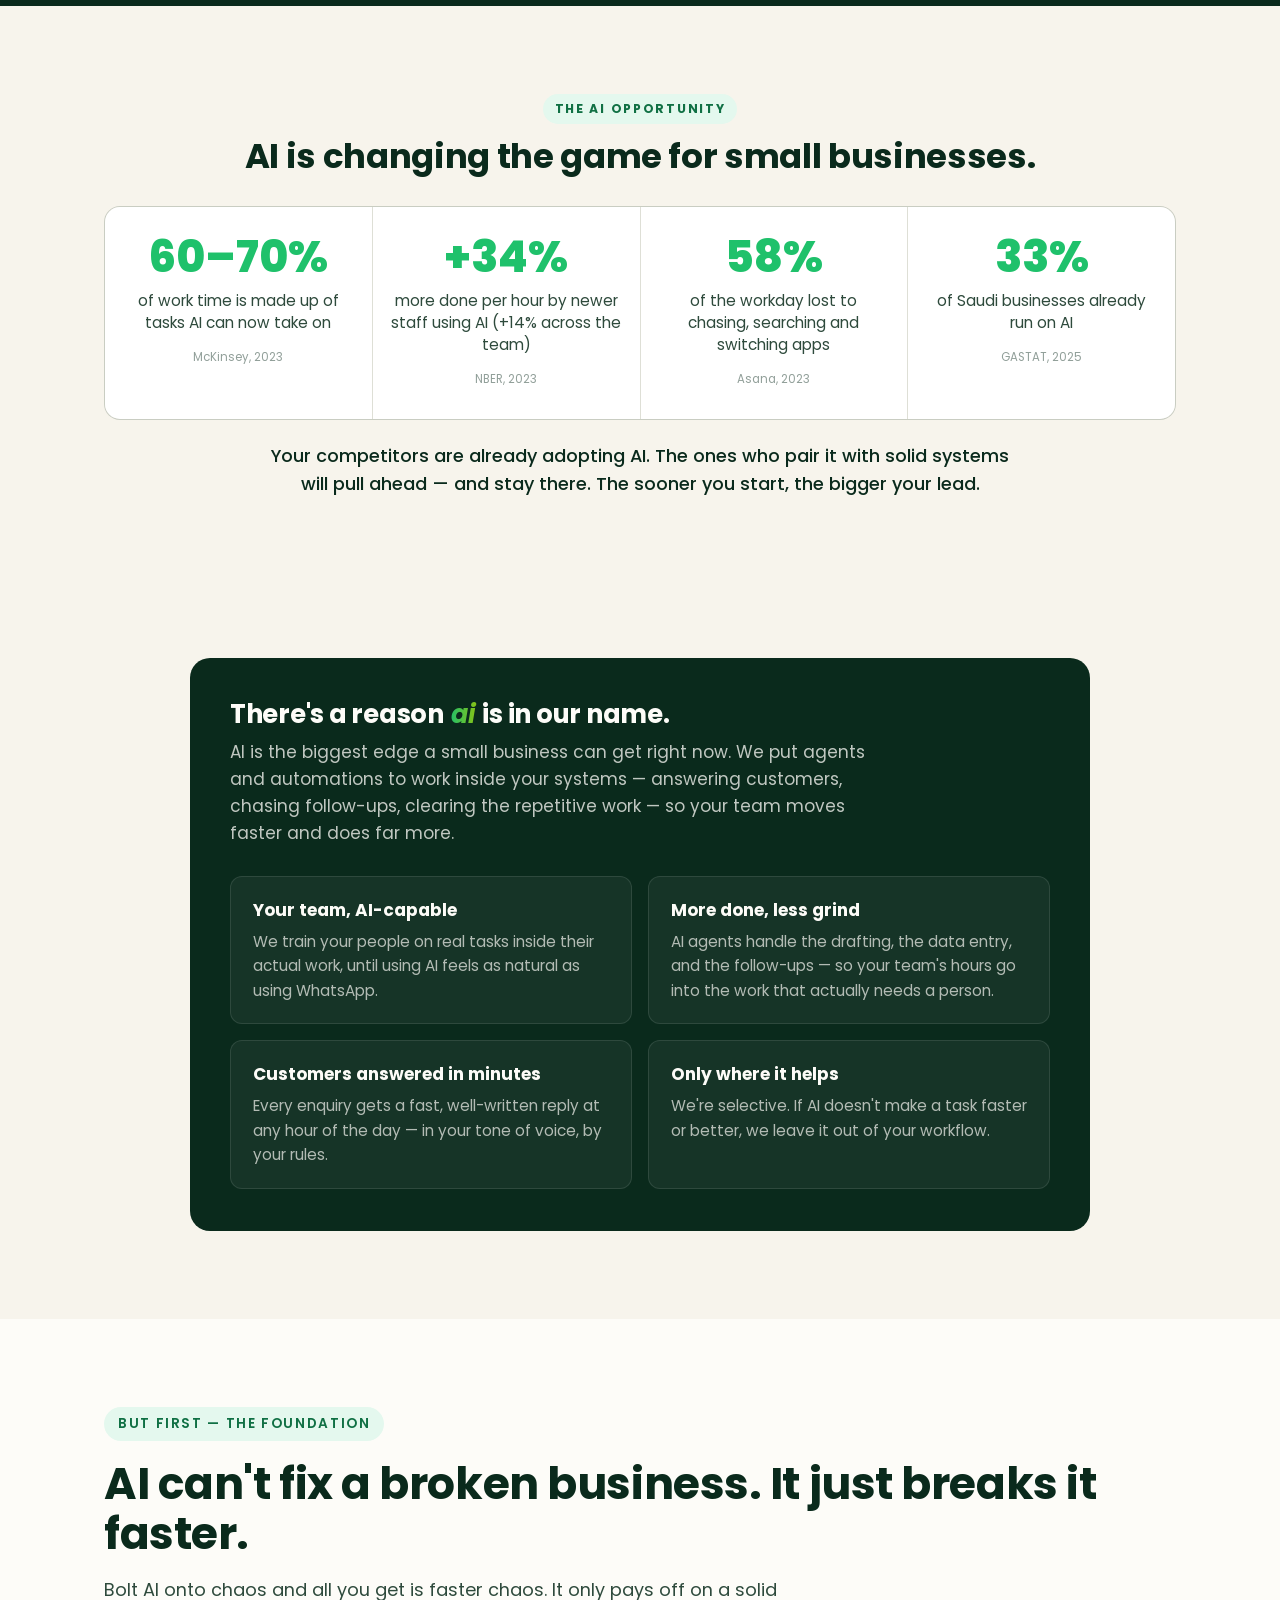
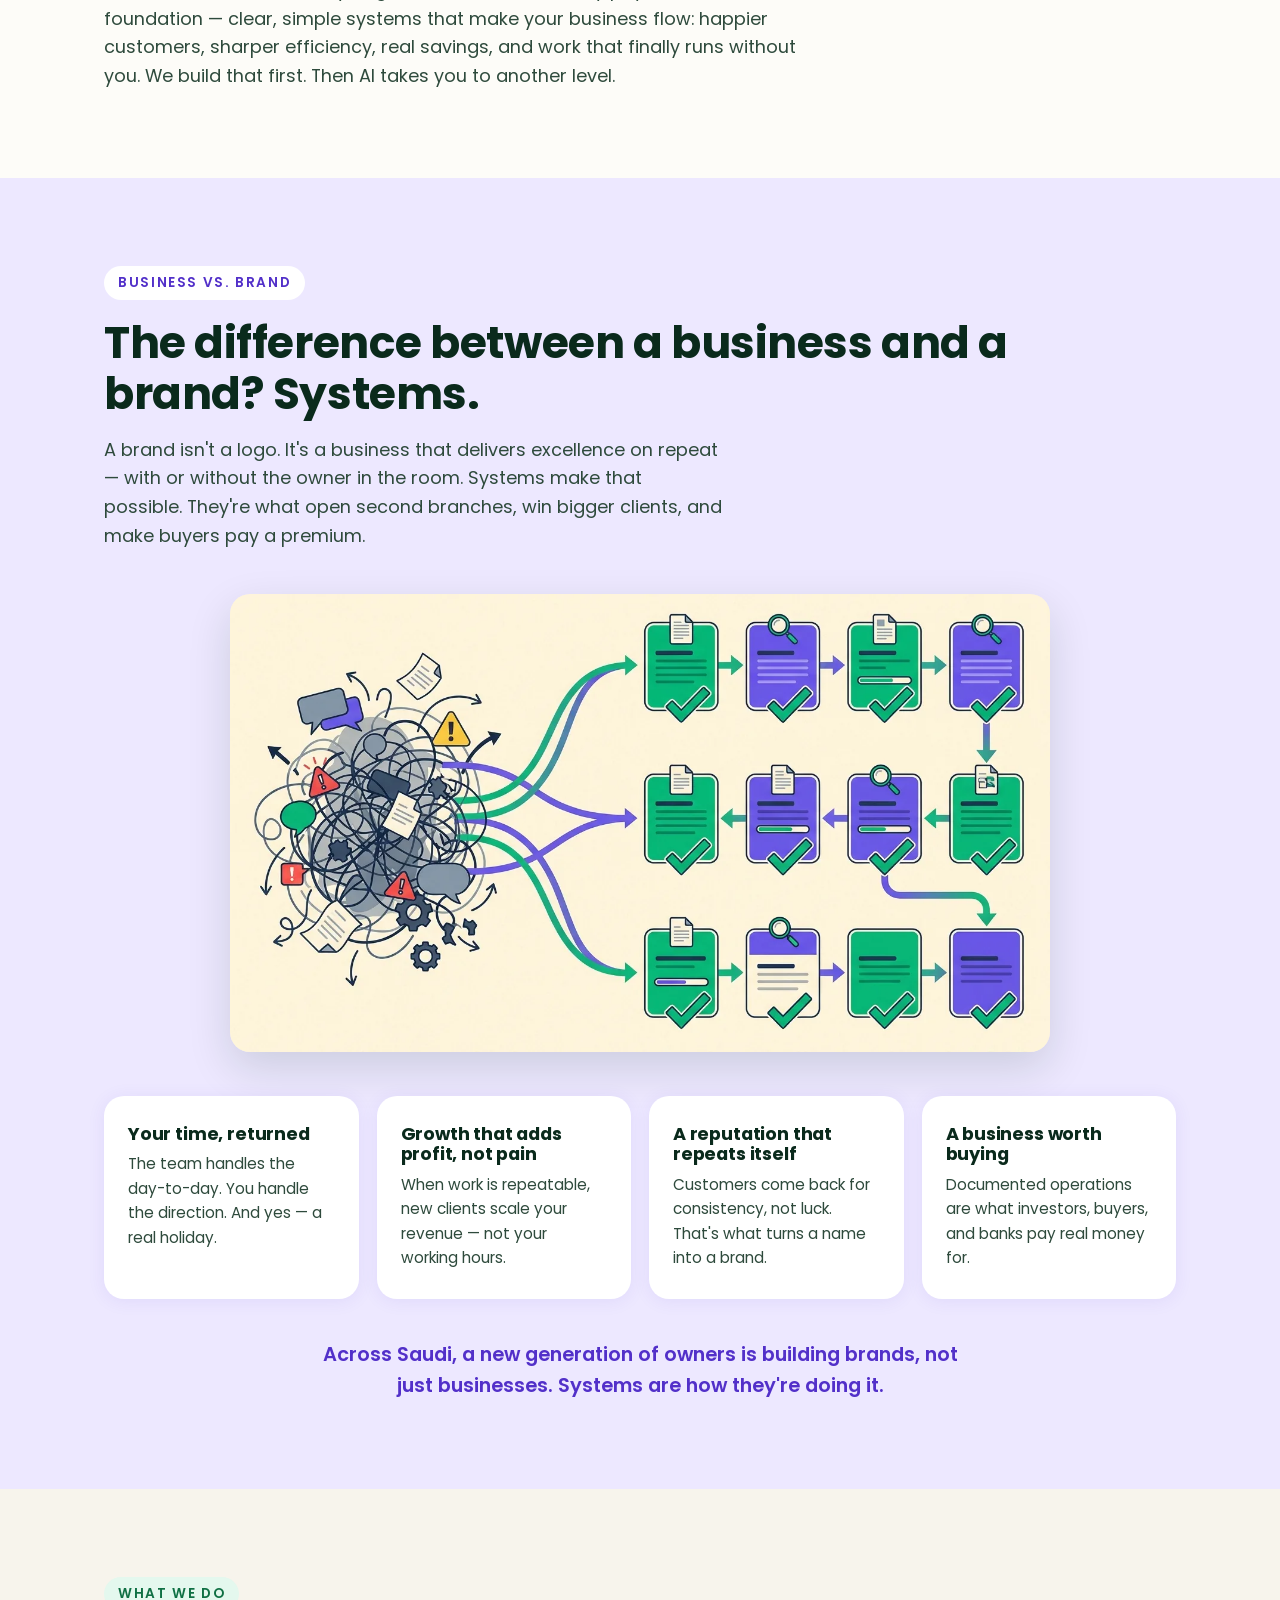
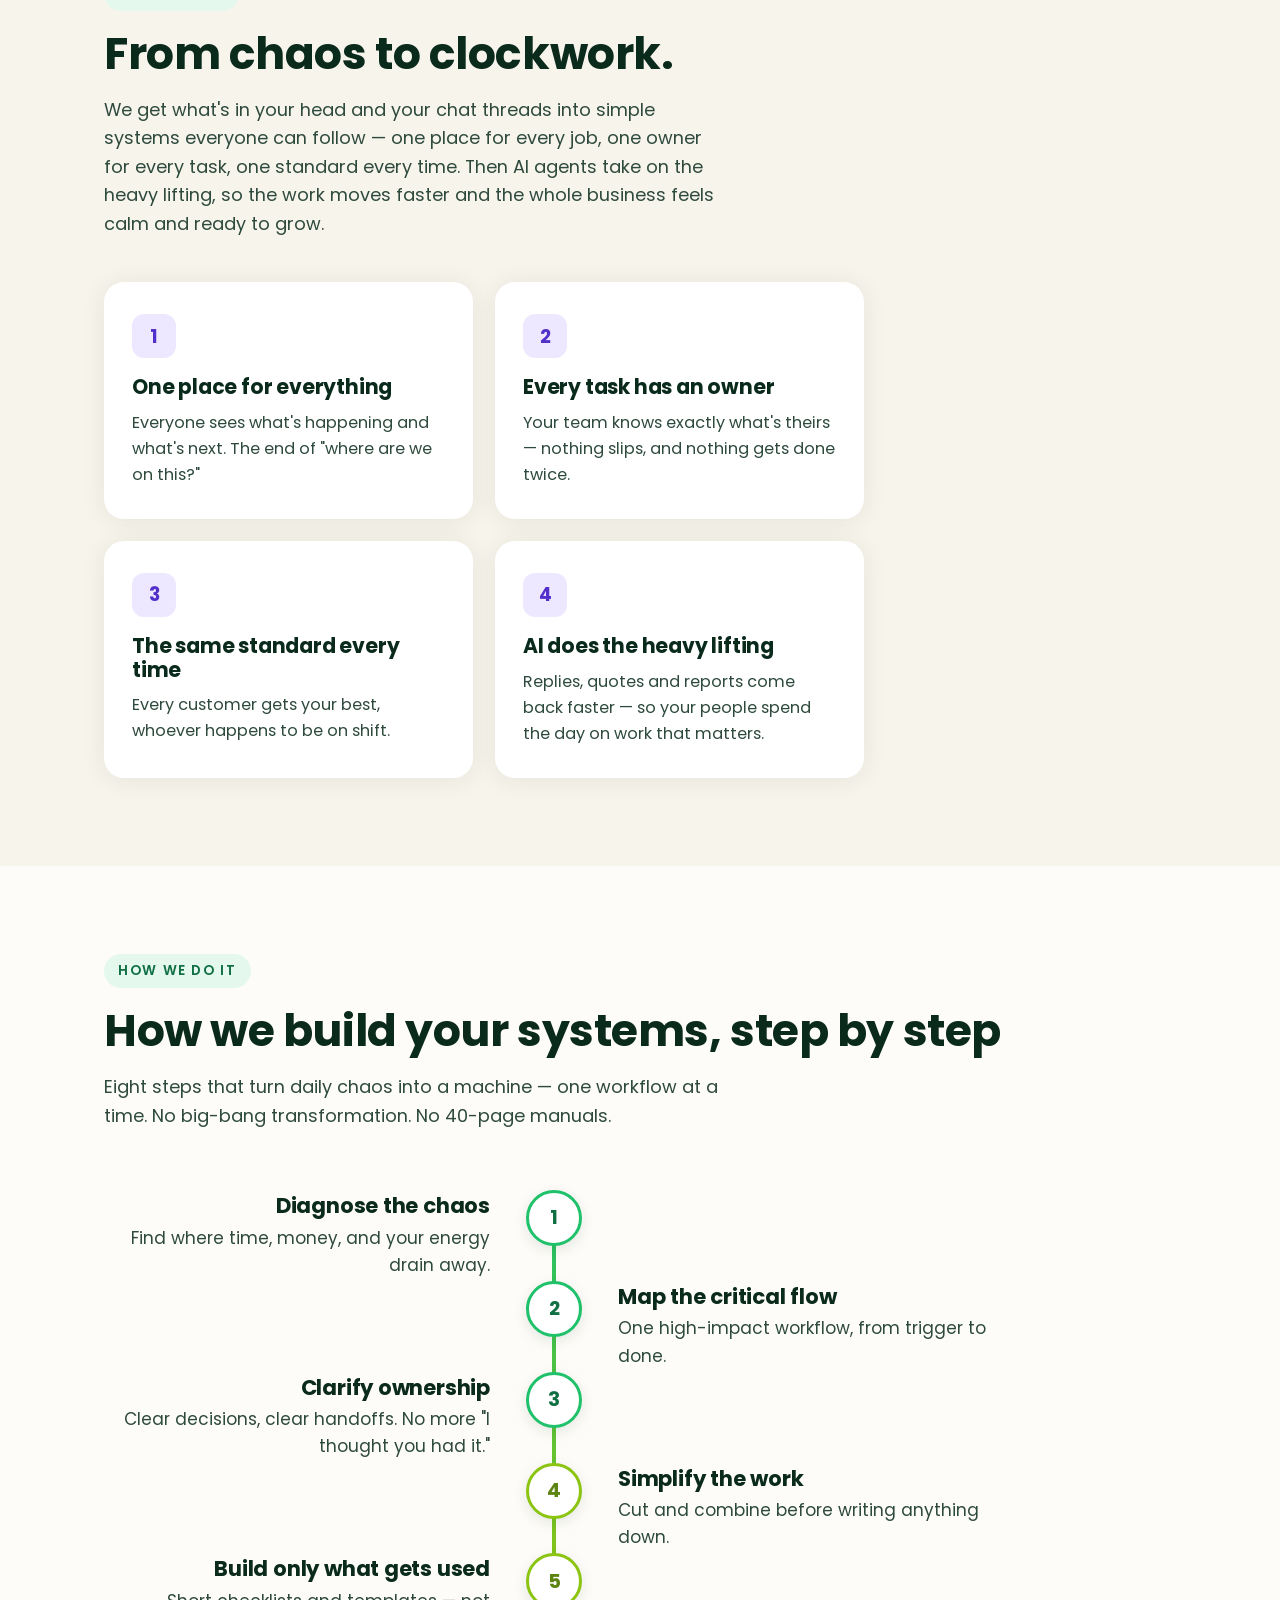
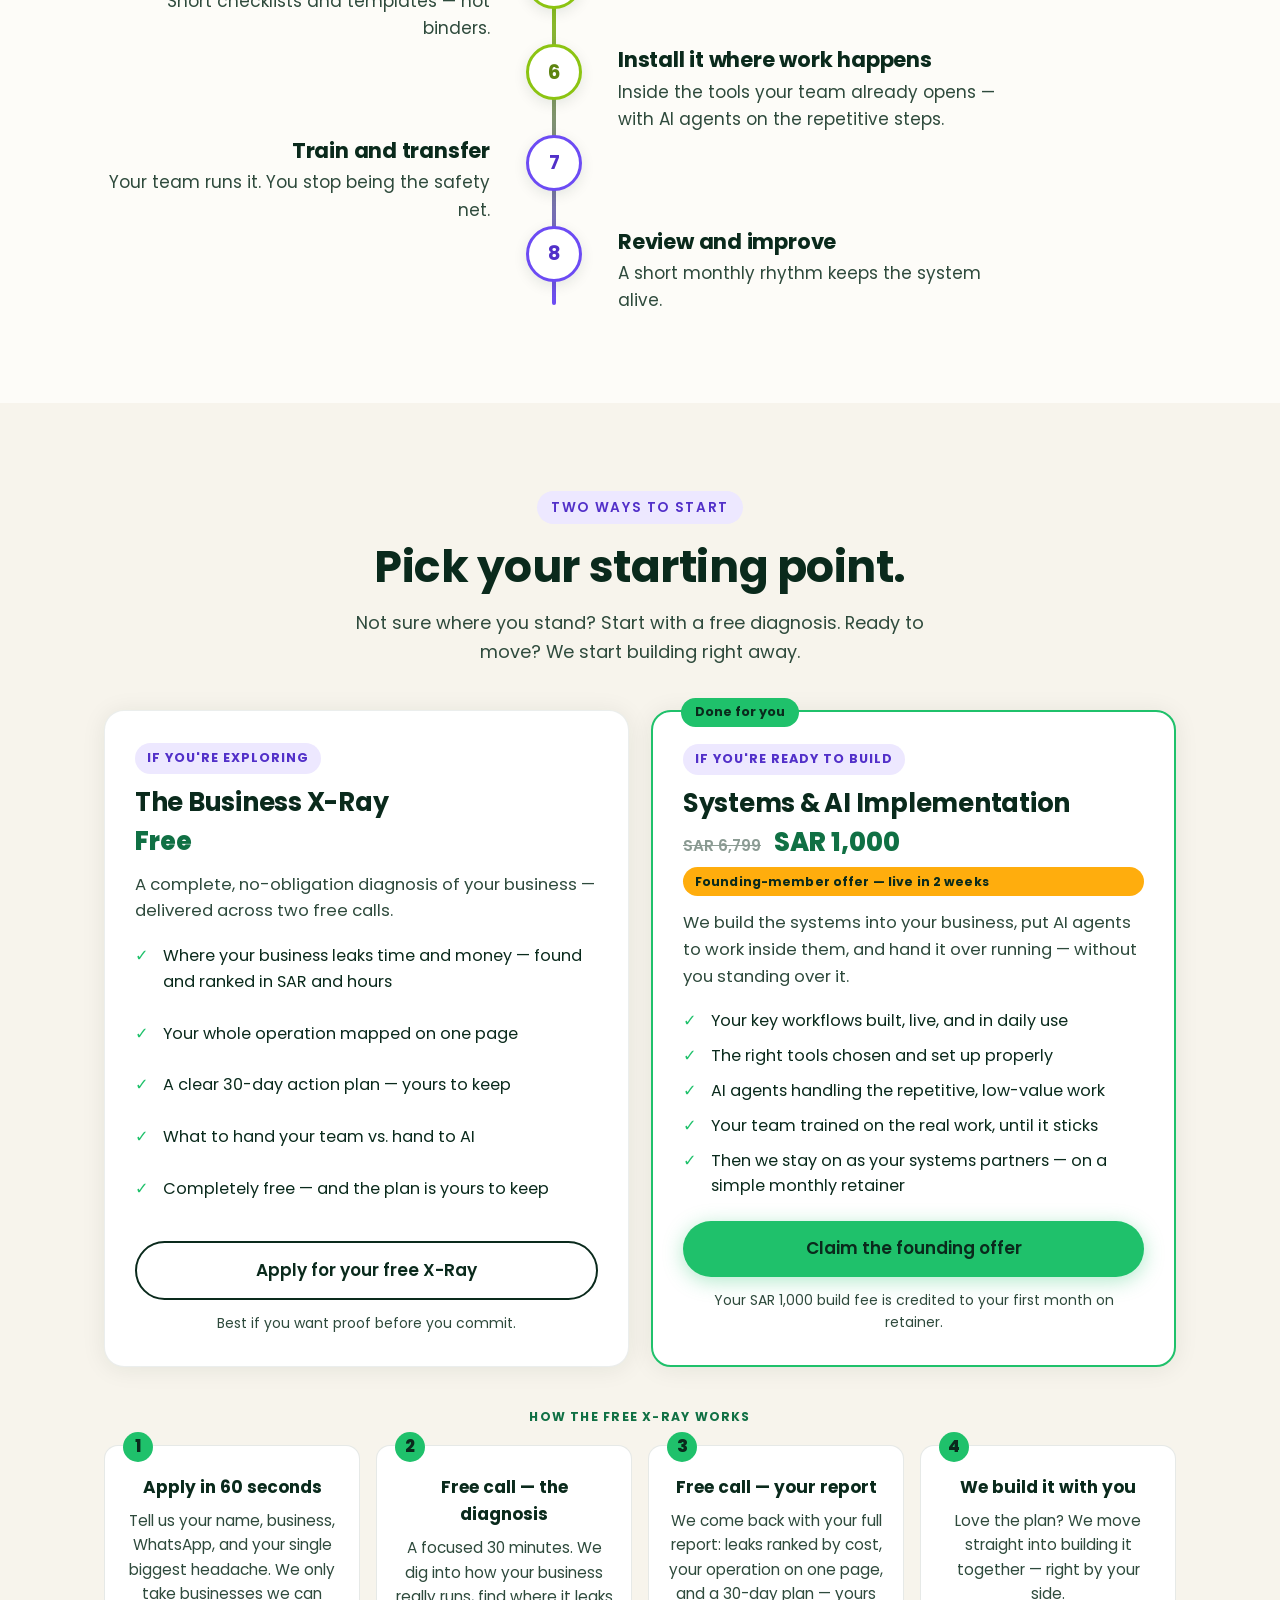
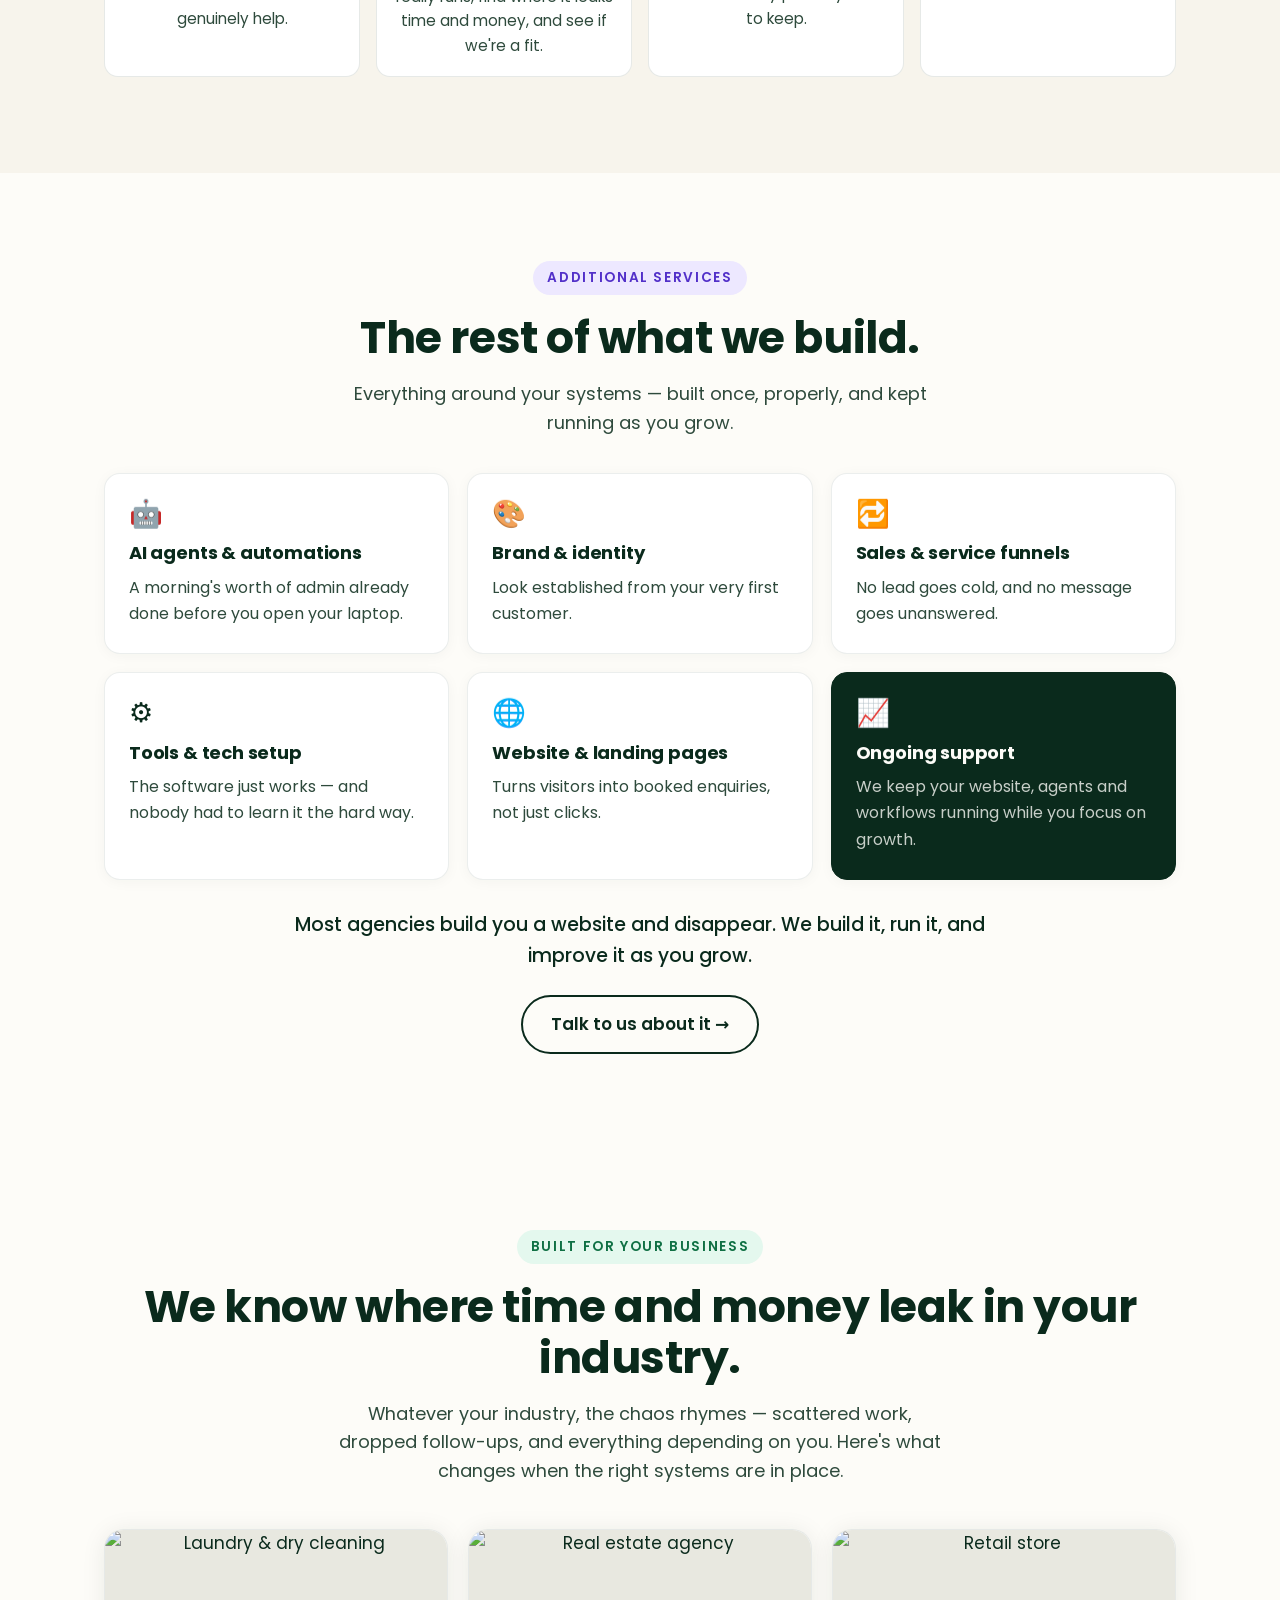
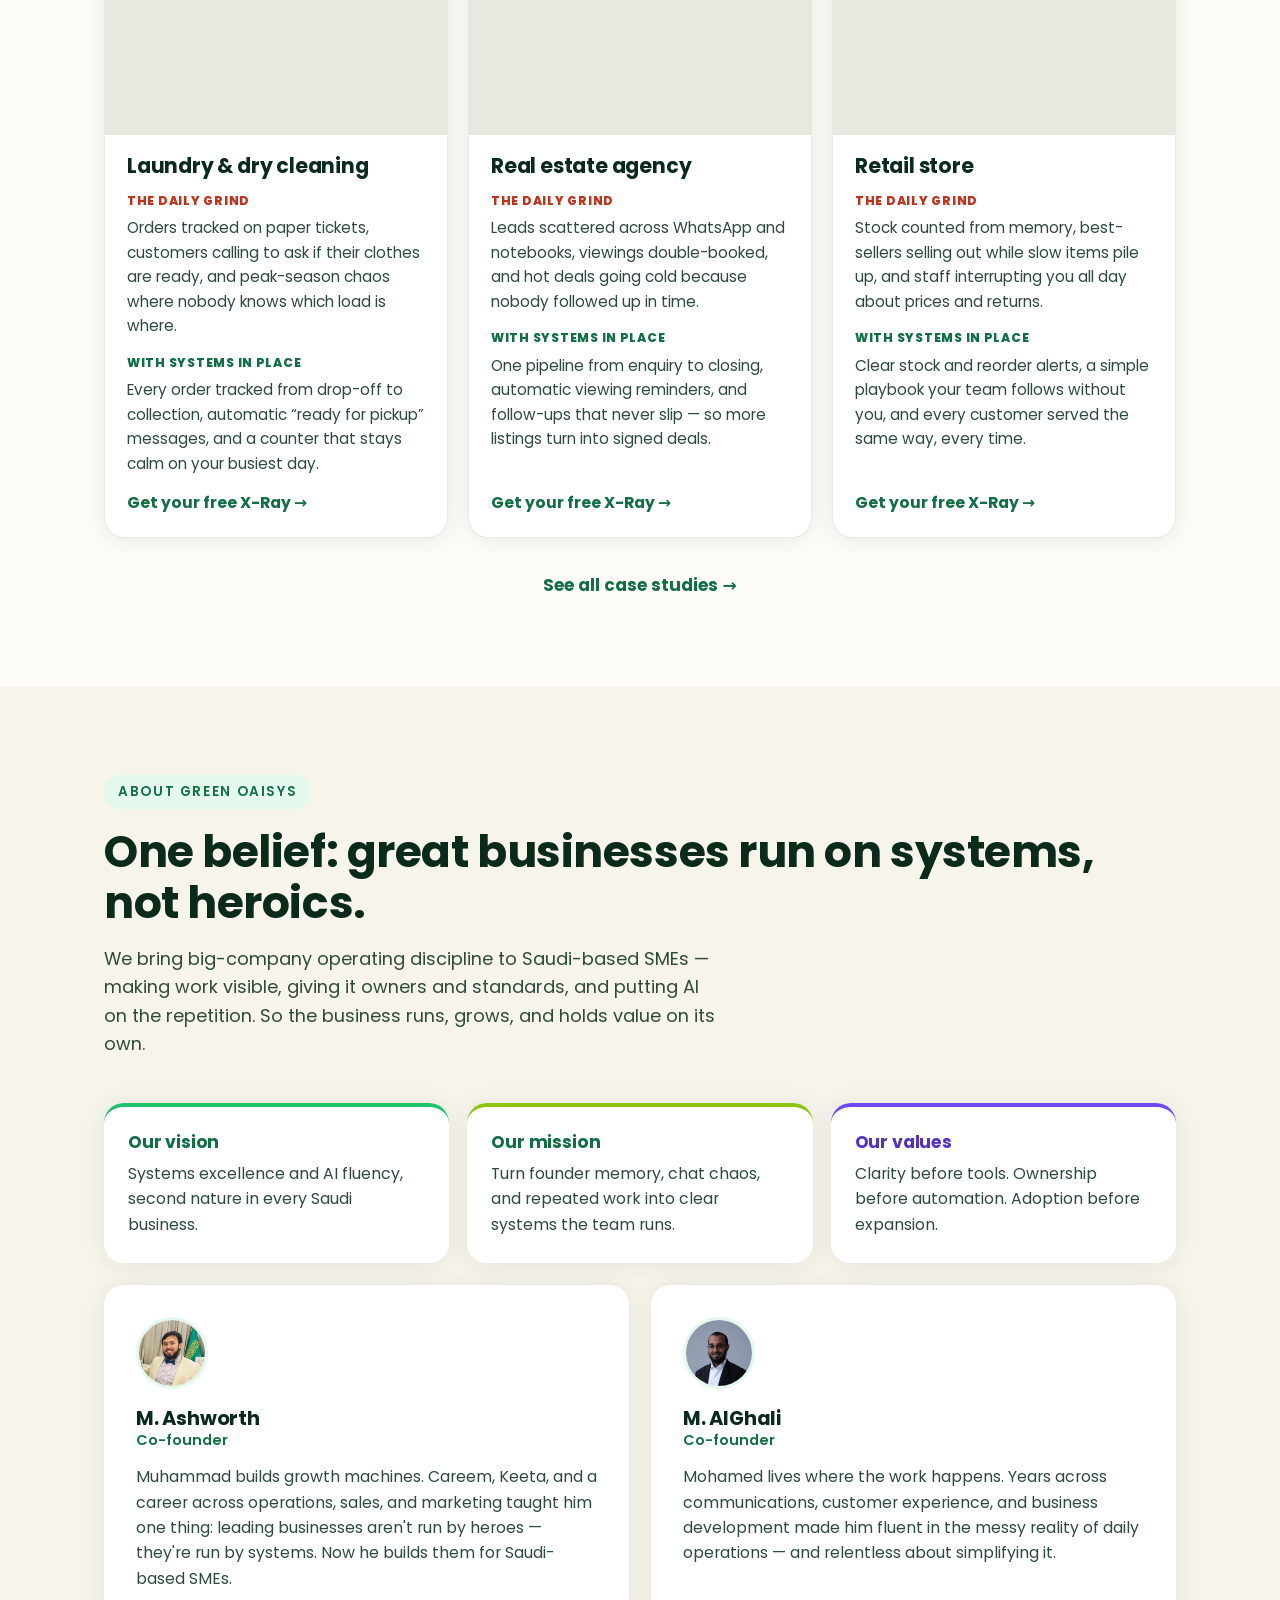
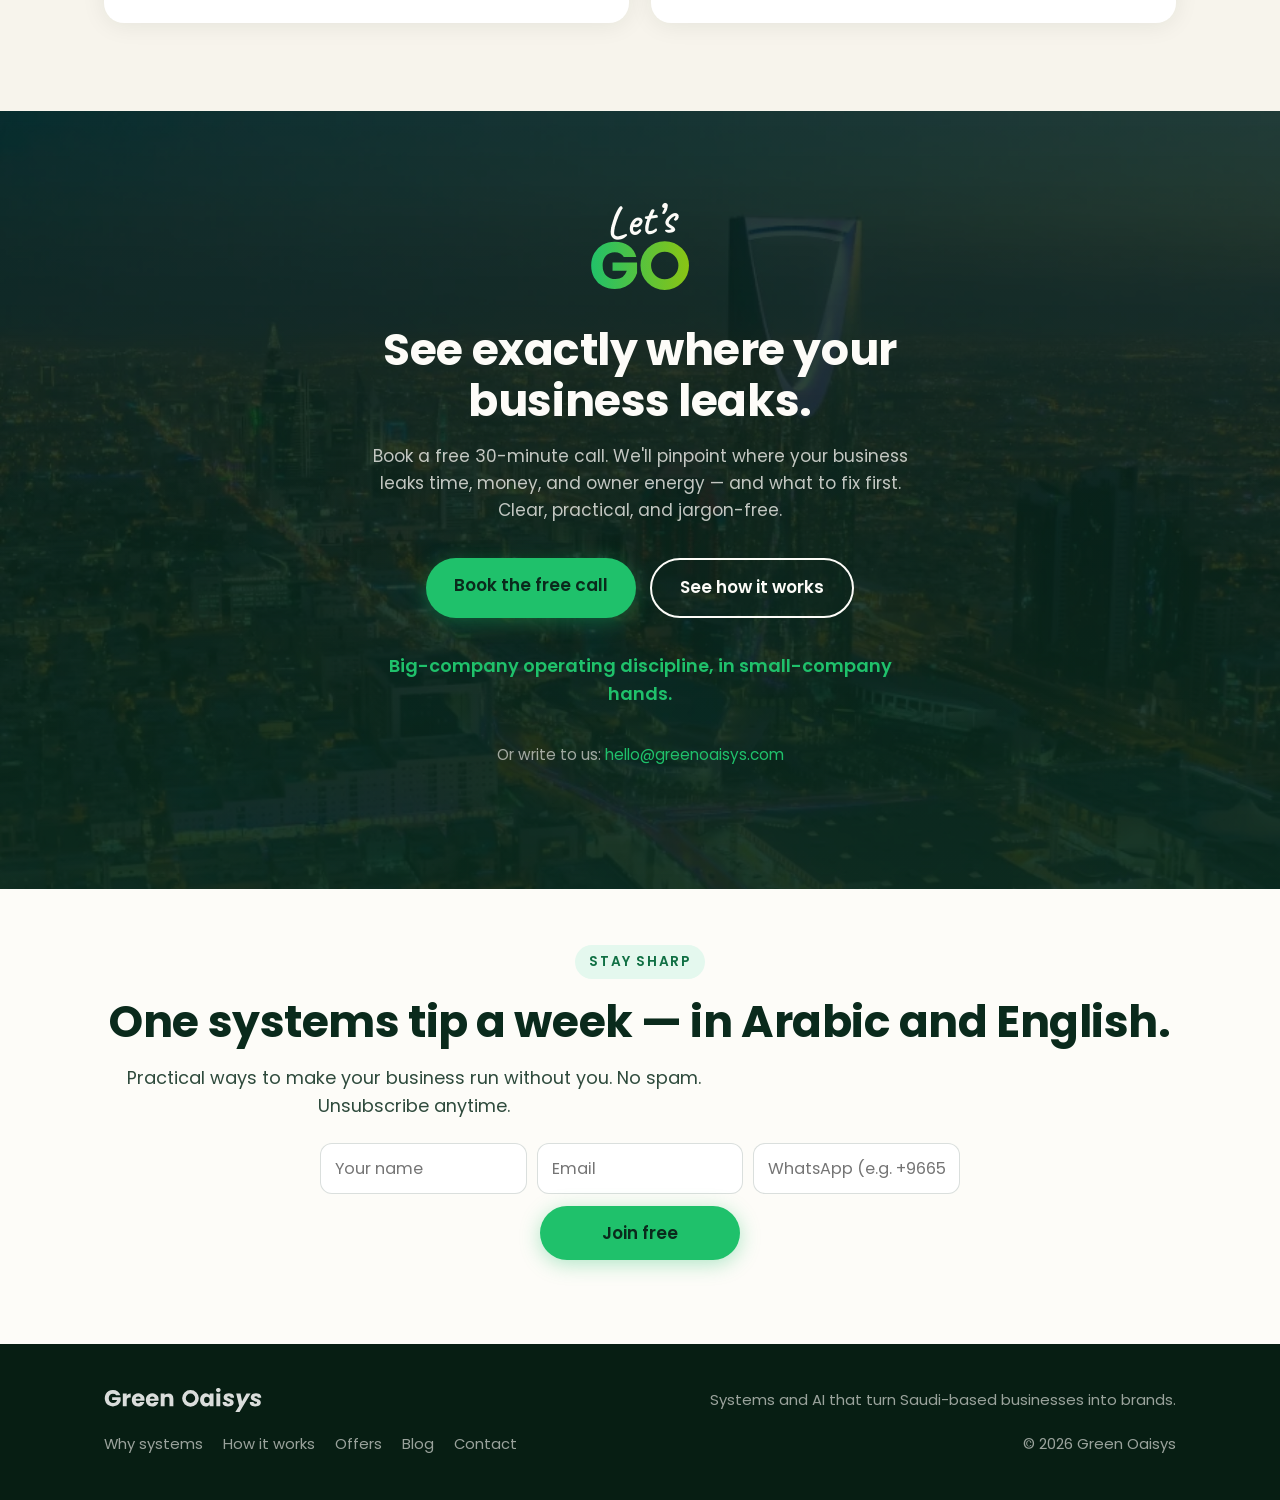
==== commit 5d4e18a5: "Add files via upload" ====
--- a/index.html
+++ b/index.html
@@ -12,7 +12,7 @@
   <link rel="preconnect" href="https://fonts.googleapis.com">
   <link rel="preconnect" href="https://fonts.gstatic.com" crossorigin>
   <link href="https://fonts.googleapis.com/css2?family=Poppins:wght@400;500;600;700&family=IBM+Plex+Sans+Arabic:wght@400;500;700&family=Caveat:wght@600&display=swap" rel="stylesheet">
-  <link rel="stylesheet" href="css/style.css?v=22">
+  <link rel="stylesheet" href="css/style.css?v=23">
   <!-- Calendly popup widget -->
   <link href="https://assets.calendly.com/assets/external/widget.css" rel="stylesheet">
   <script src="https://assets.calendly.com/assets/external/widget.js" type="text/javascript" async></script>
--- a/css/style.css
+++ b/css/style.css
@@ -1262,3 +1262,11 @@
 .cs-cta { background: var(--ink); color: var(--cream); text-align: center; }
 .cs-cta h2 { color: var(--cream); }
 .cs-cta p { color: rgba(253,252,248,.8); max-width: 560px; margin: 0 auto 22px; }
+
+/* AR hero: slightly smaller so the accented phrase fits without orphaning أنظمة */
+body[dir="rtl"] .hero h1 { font-size: clamp(1.85rem, 4.6vw, 2.95rem); }
+
+/* Align content blocks to the section's start edge (matches the left/right-aligned headers) */
+.pillars { max-width: 760px; margin-inline-start: 0; margin-inline-end: auto; }
+.brand-photo-wrap { text-align: start; }
+.value-grid, .flow, .ai-grid { margin-inline-start: 0; }
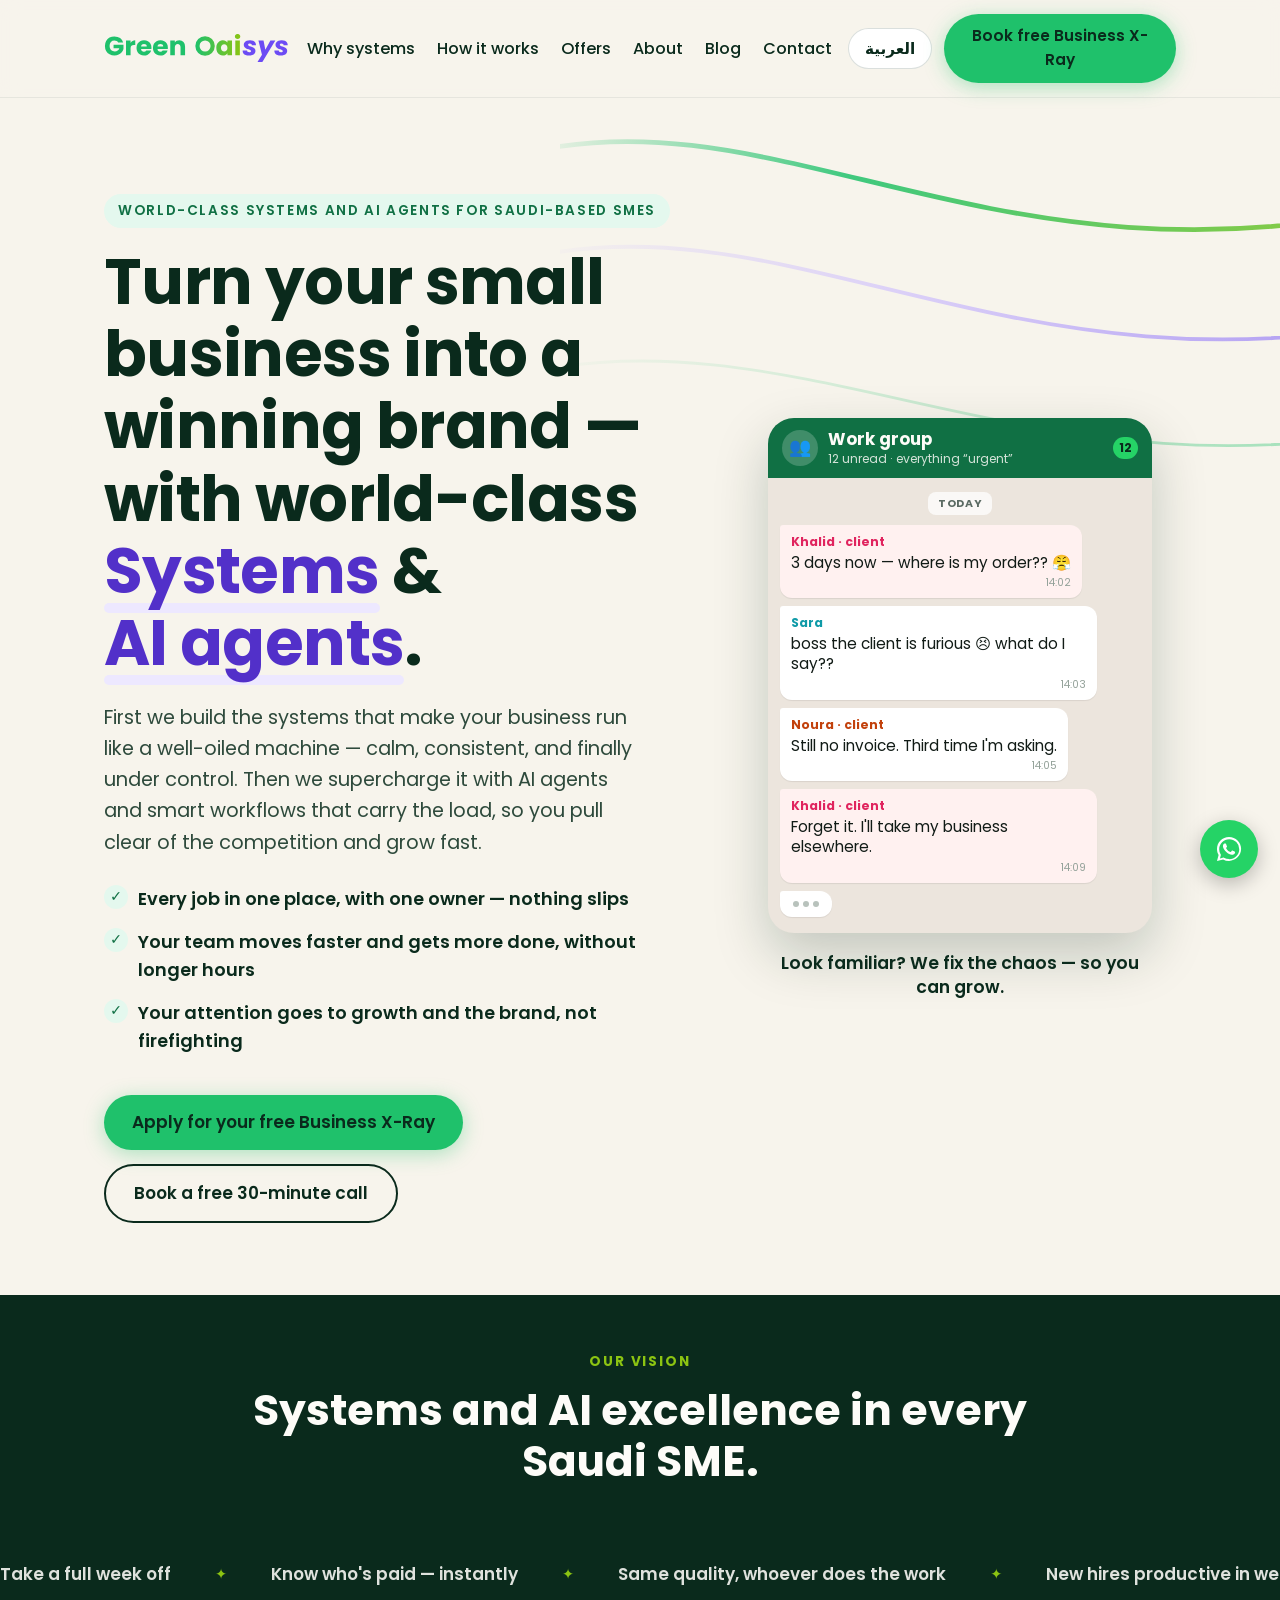
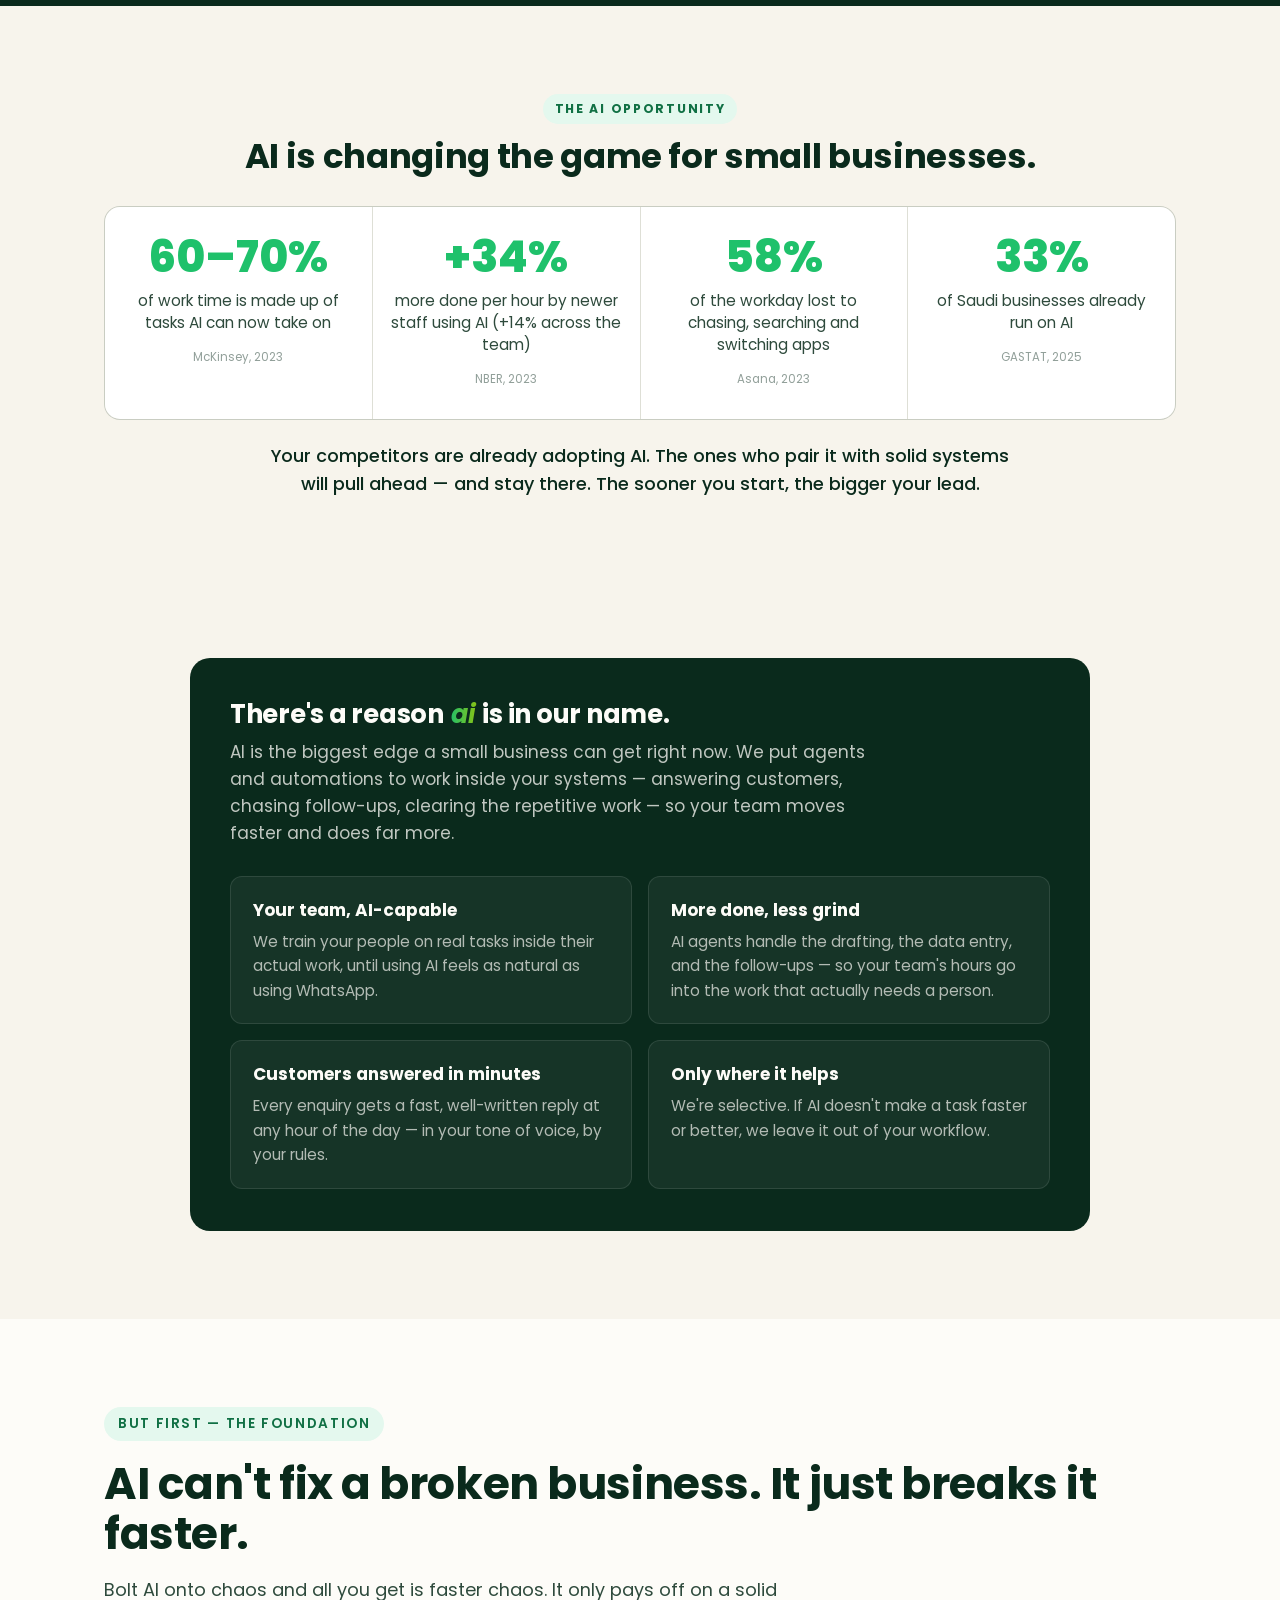
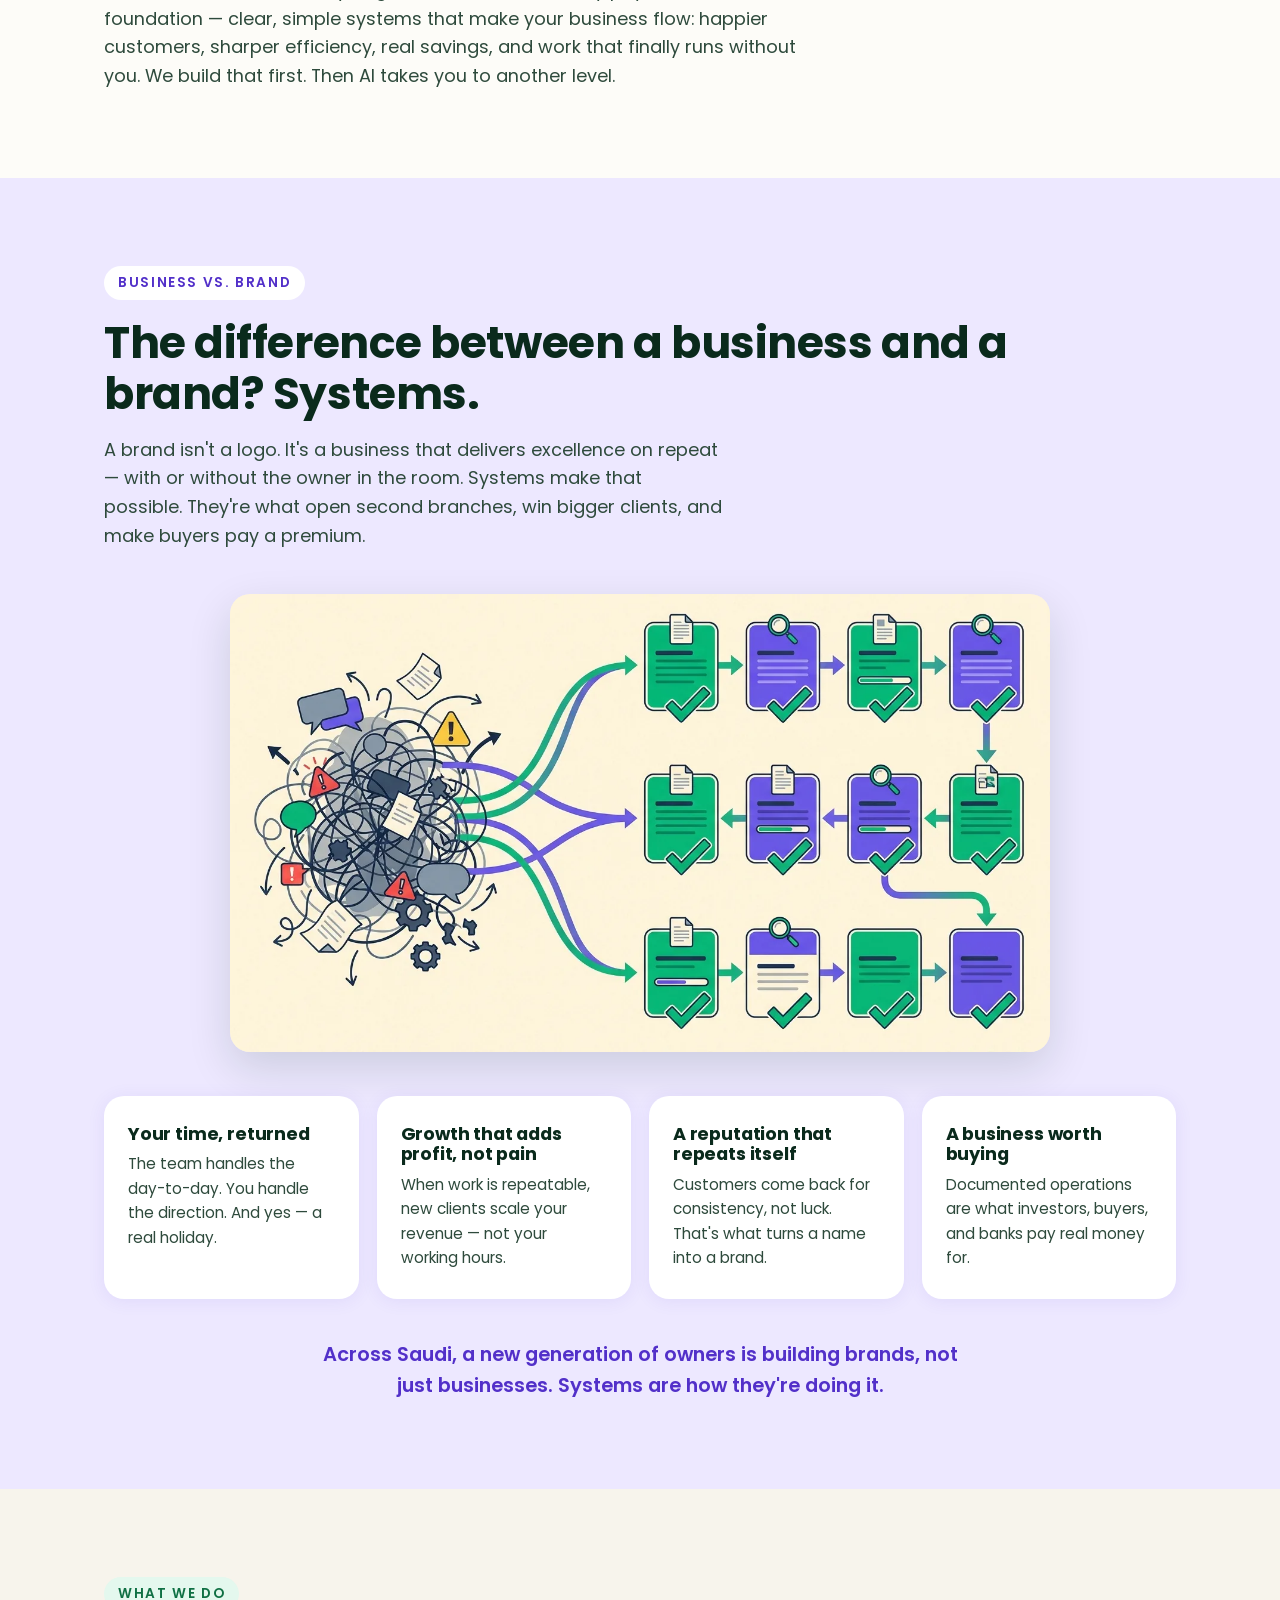
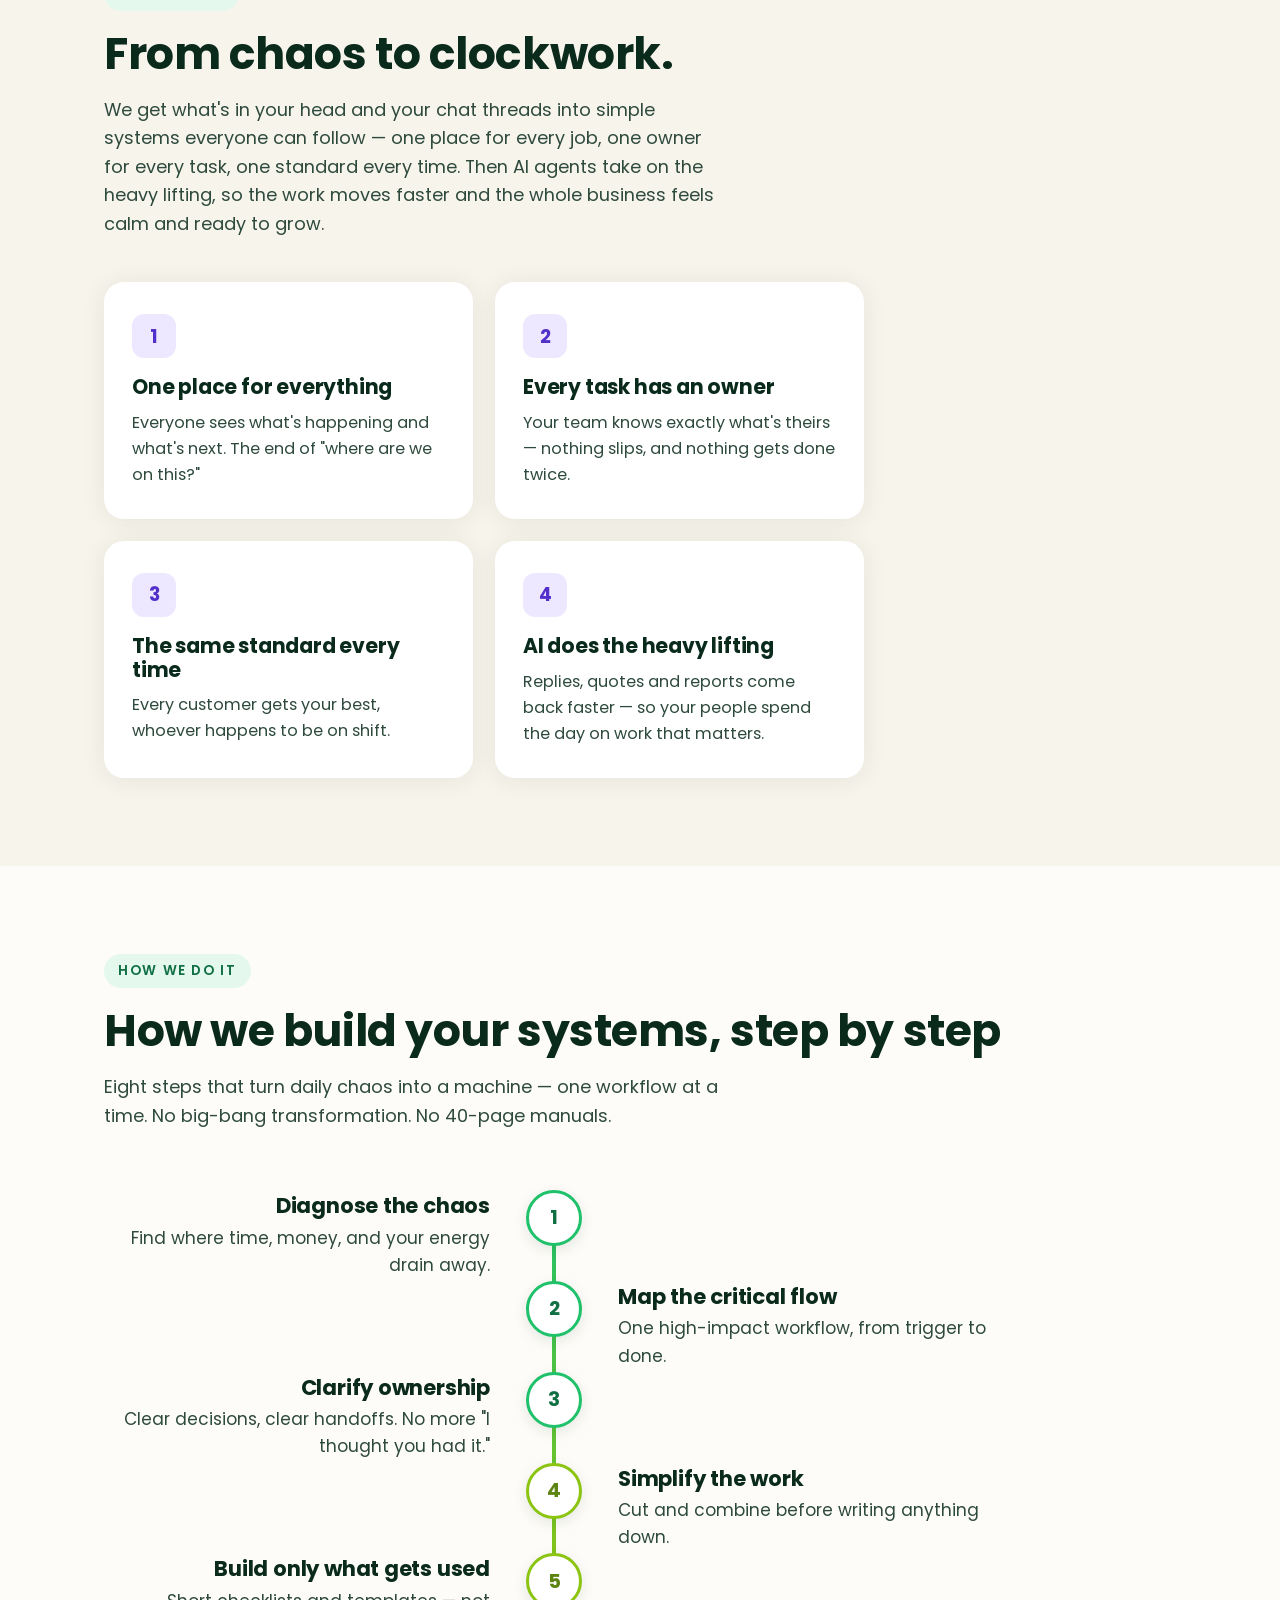
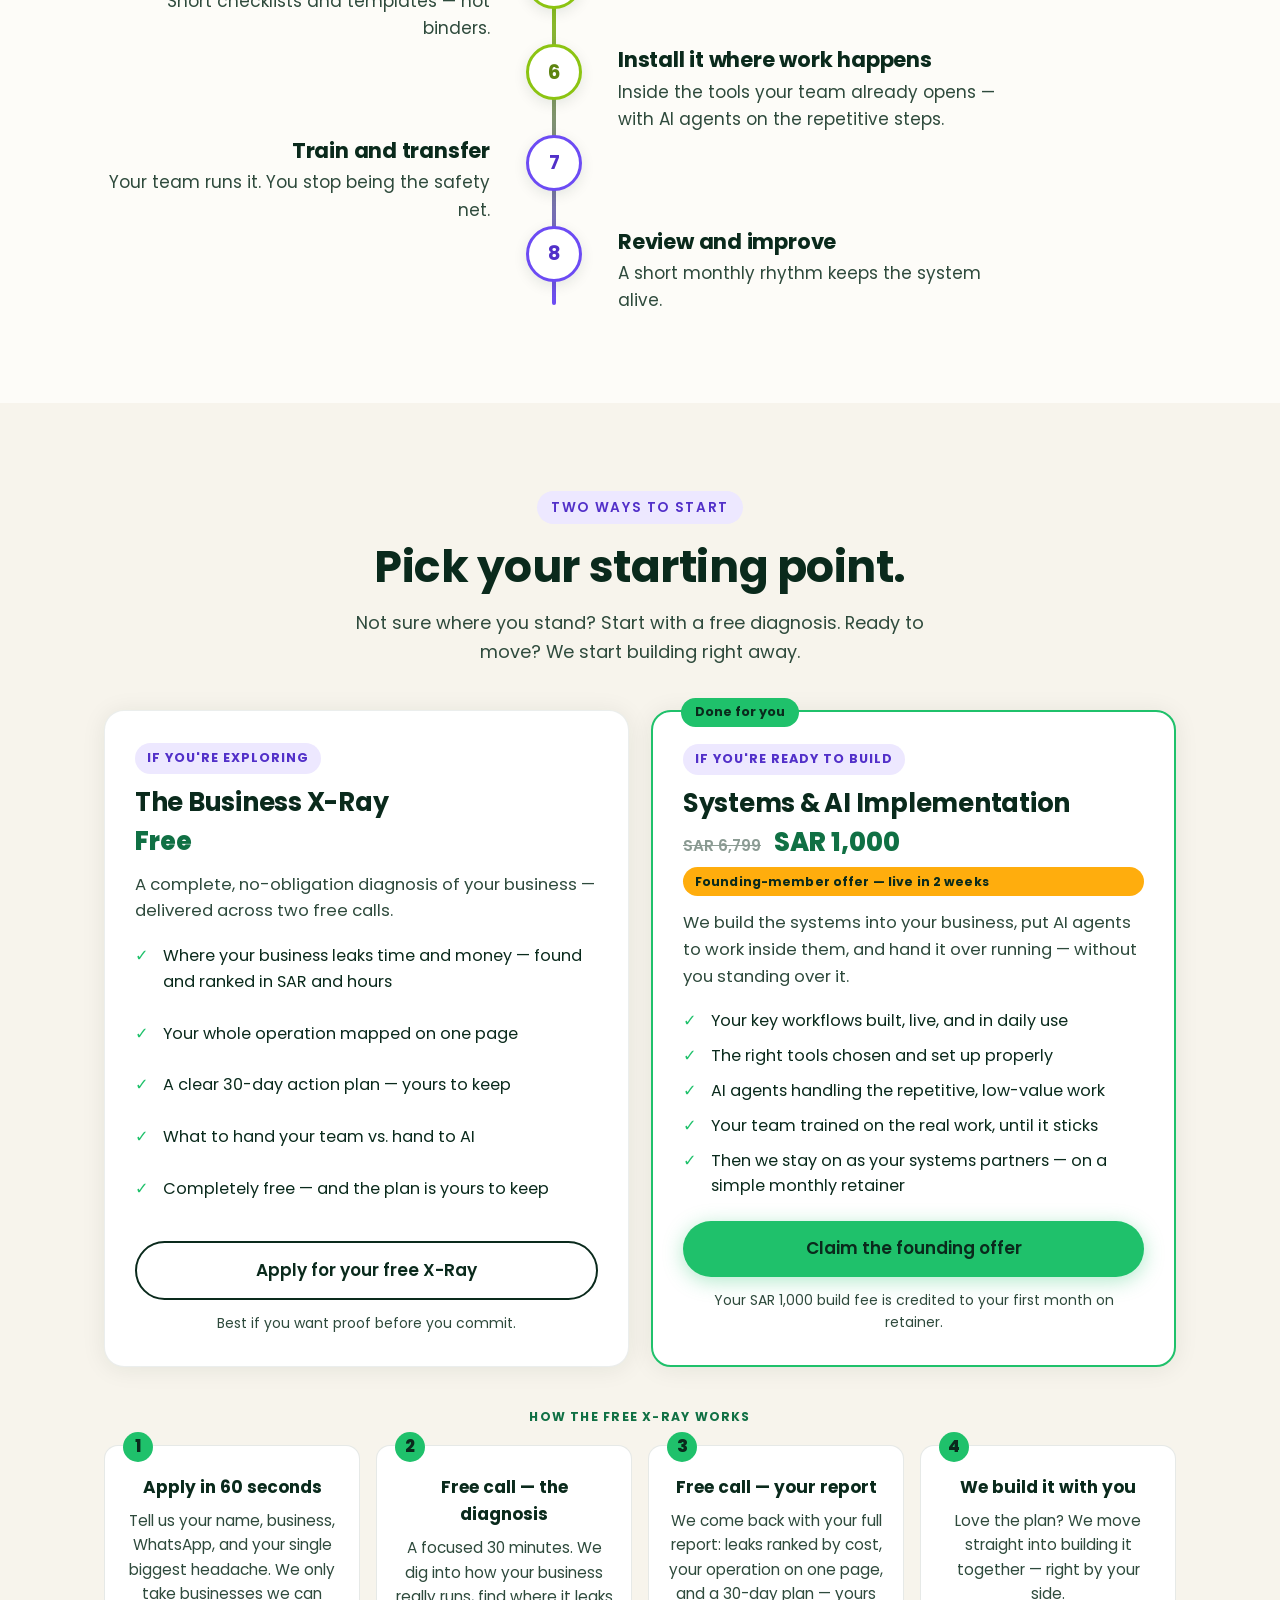
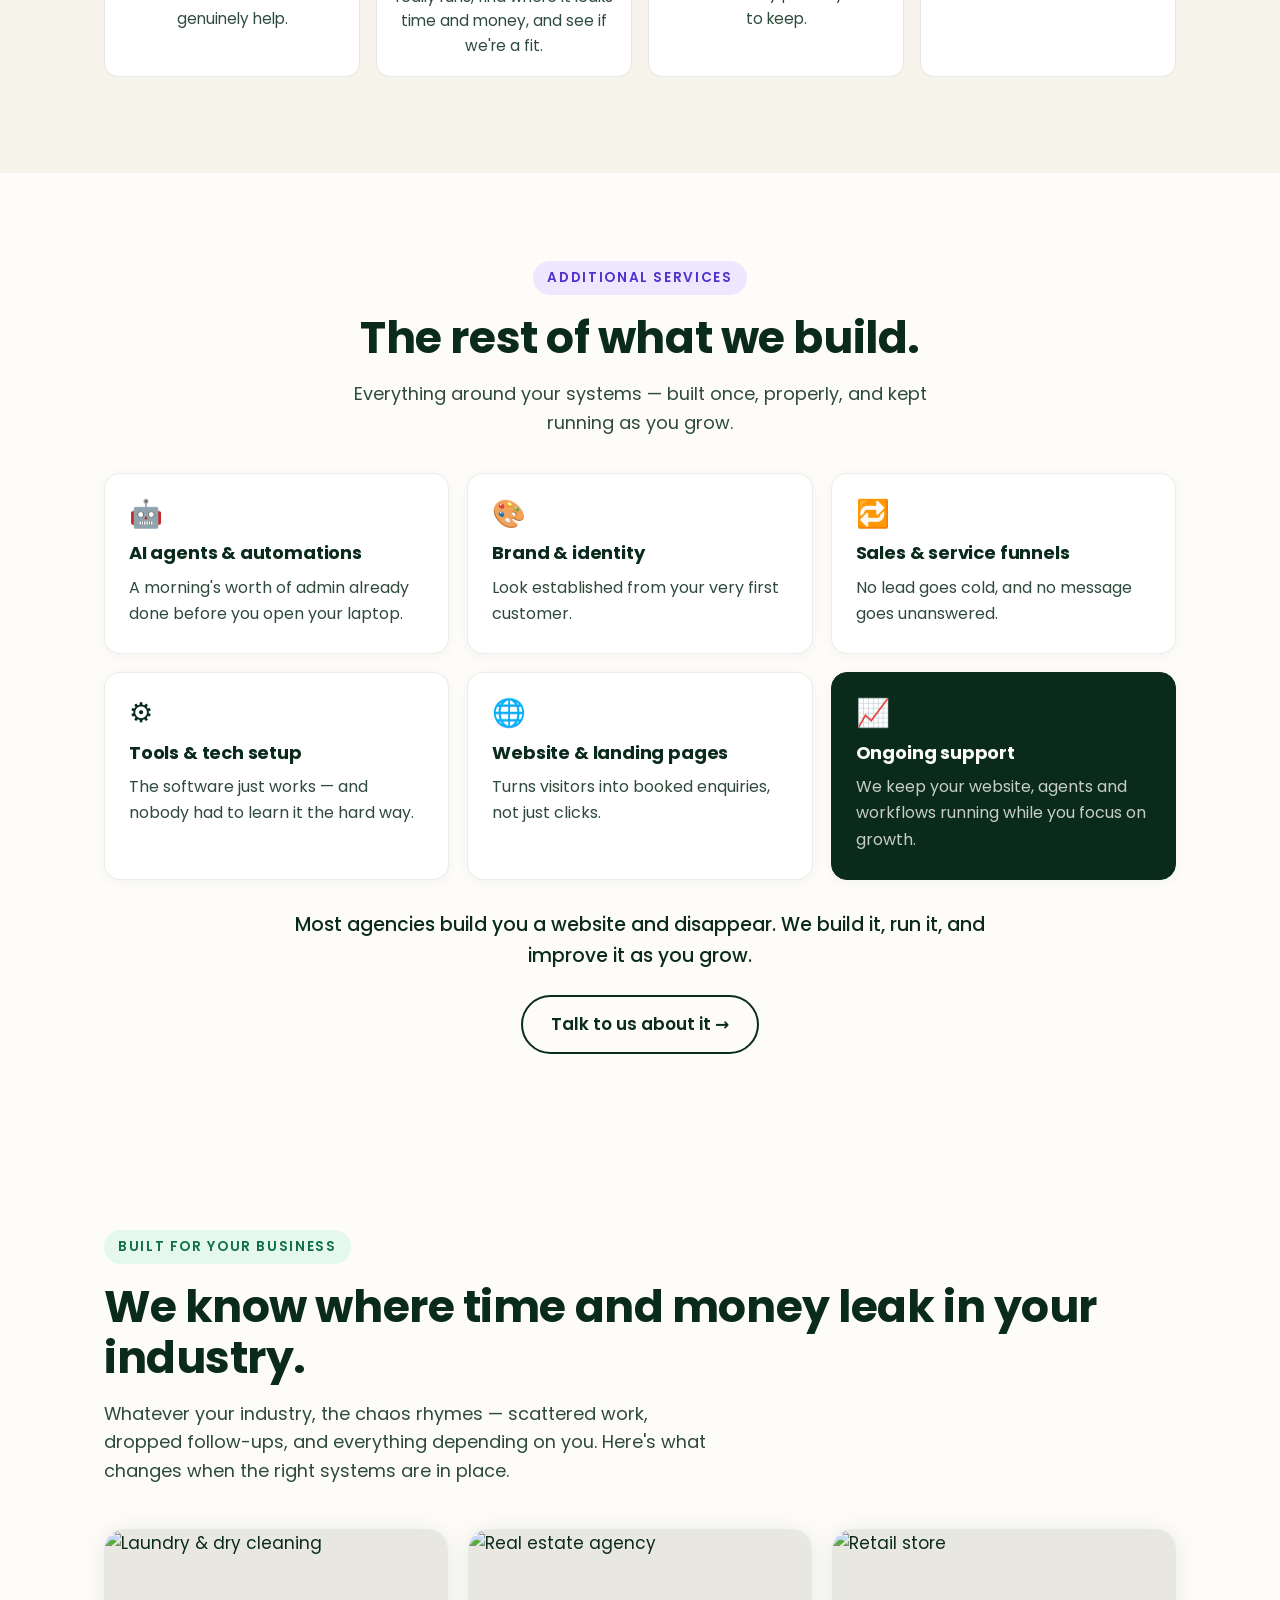
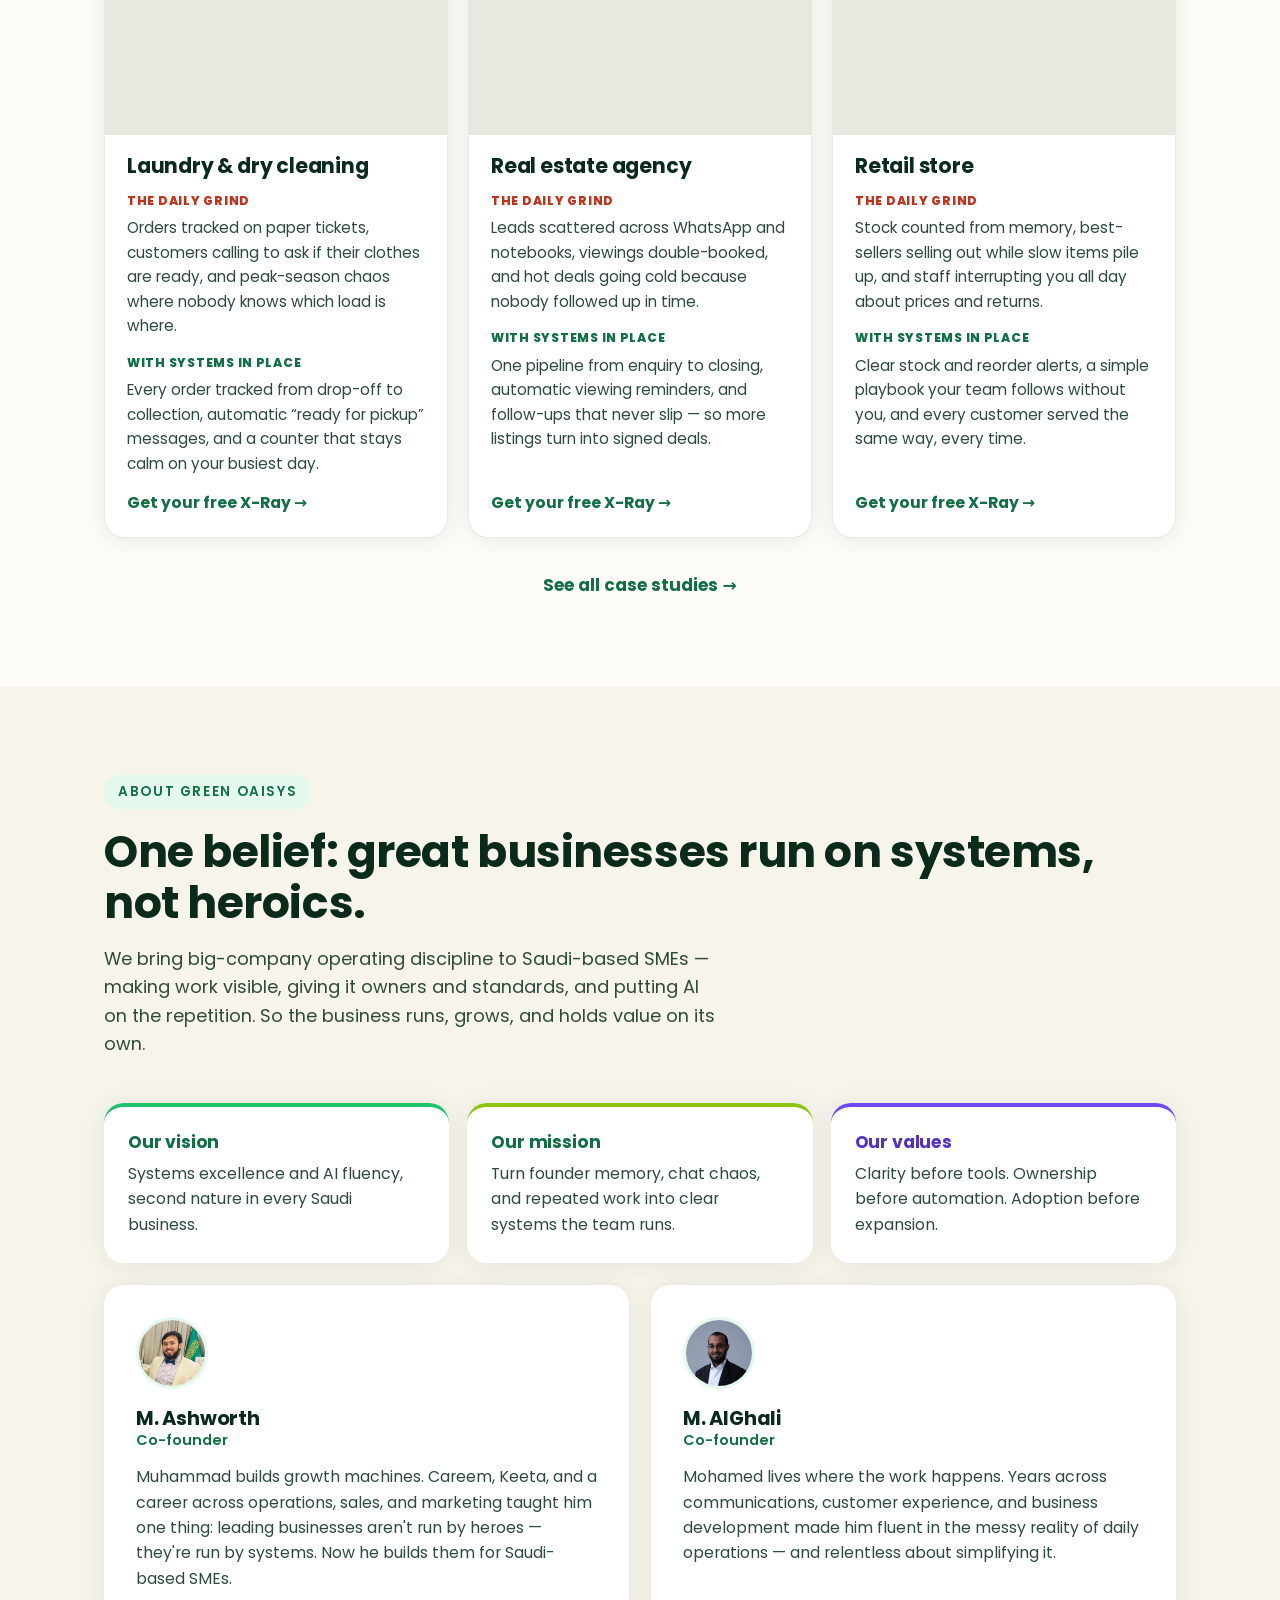
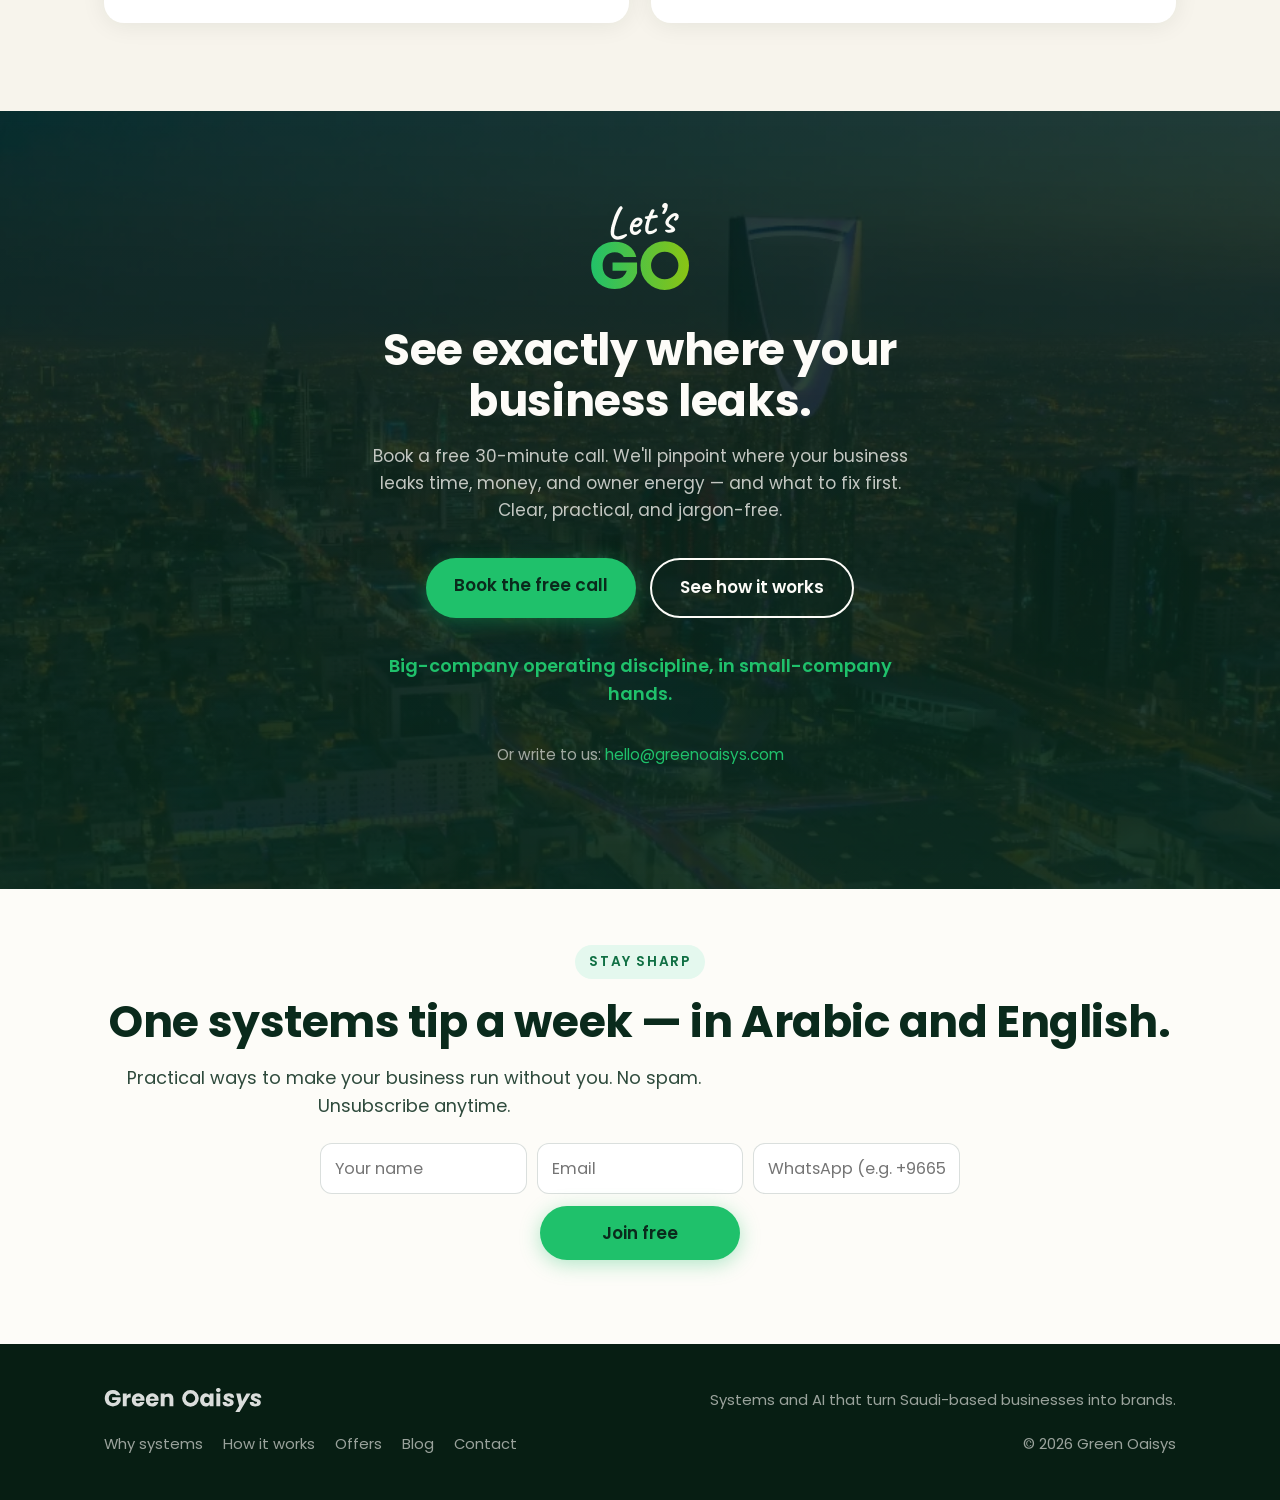
==== commit 2533089b: "Add files via upload" ====
--- a/index.html
+++ b/index.html
@@ -12,7 +12,7 @@
   <link rel="preconnect" href="https://fonts.googleapis.com">
   <link rel="preconnect" href="https://fonts.gstatic.com" crossorigin>
   <link href="https://fonts.googleapis.com/css2?family=Poppins:wght@400;500;600;700&family=IBM+Plex+Sans+Arabic:wght@400;500;700&family=Caveat:wght@600&display=swap" rel="stylesheet">
-  <link rel="stylesheet" href="css/style.css?v=23">
+  <link rel="stylesheet" href="css/style.css?v=24">
   <!-- Calendly popup widget -->
   <link href="https://assets.calendly.com/assets/external/widget.css" rel="stylesheet">
   <script src="https://assets.calendly.com/assets/external/widget.js" type="text/javascript" async></script>
@@ -468,6 +468,6 @@
     </svg>
   </a>
 
-  <script src="js/main.js?v=26"></script>
+  <script src="js/main.js?v=27"></script>
 </body>
 </html>
--- a/css/style.css
+++ b/css/style.css
@@ -1270,3 +1270,7 @@
 .pillars { max-width: 760px; margin-inline-start: 0; margin-inline-end: auto; }
 .brand-photo-wrap { text-align: start; }
 .value-grid, .flow, .ai-grid { margin-inline-start: 0; }
+
+/* Case studies header aligned to start, like the other content sections */
+.proof .container { text-align: start; }
+.proof .section-sub { margin-inline-start: 0; margin-inline-end: 0; }
